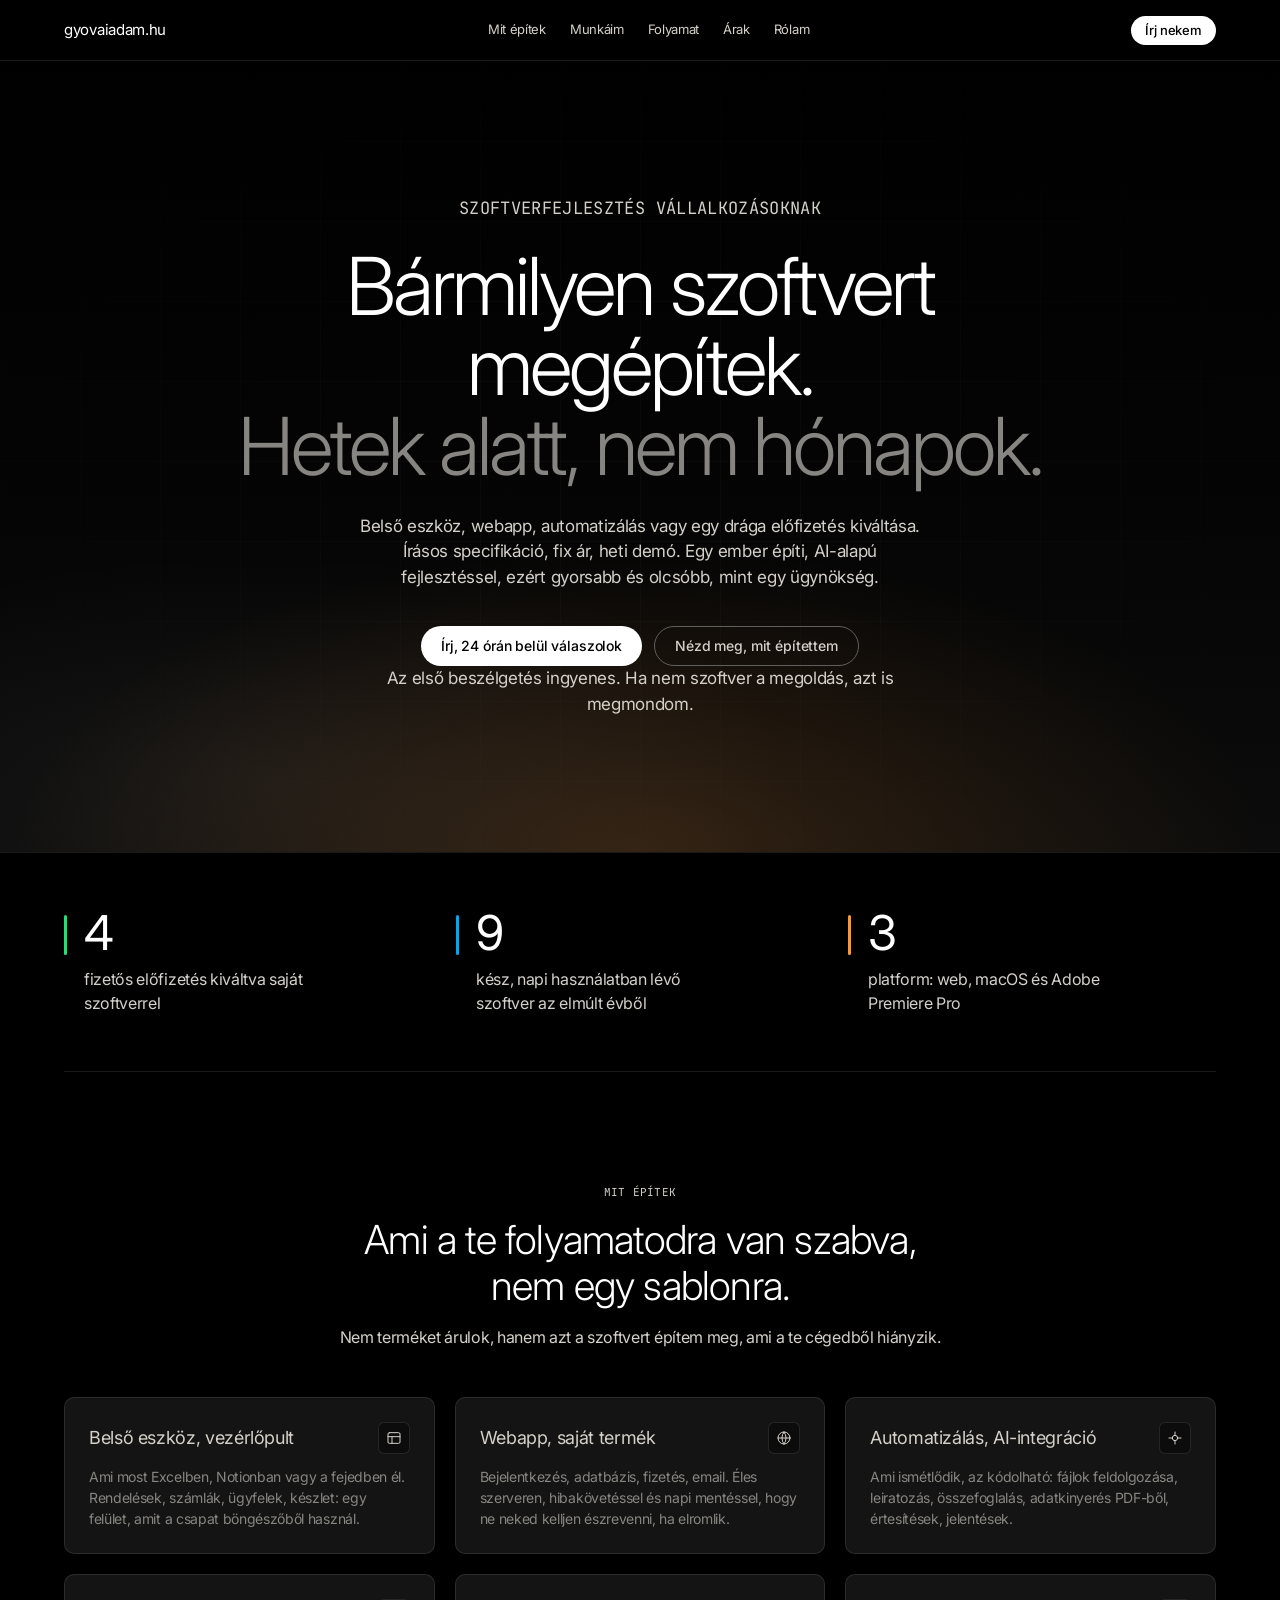
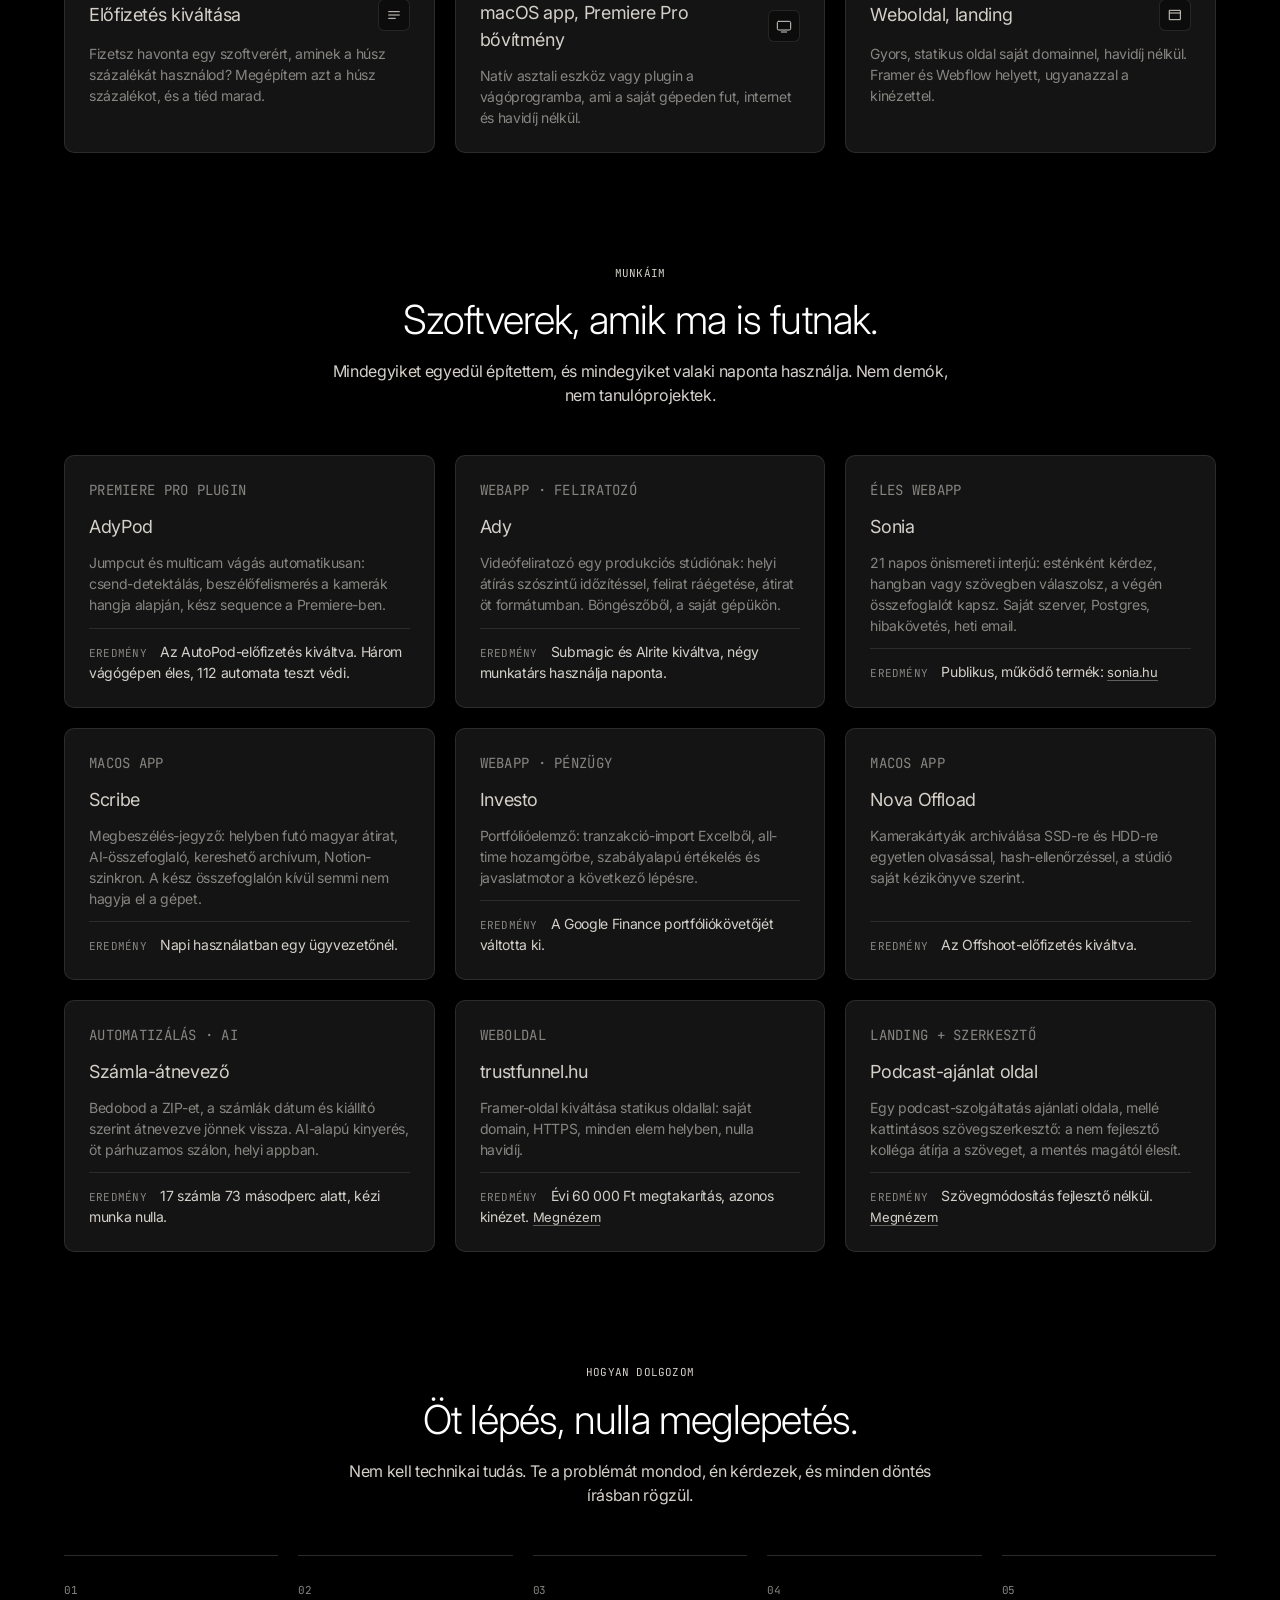
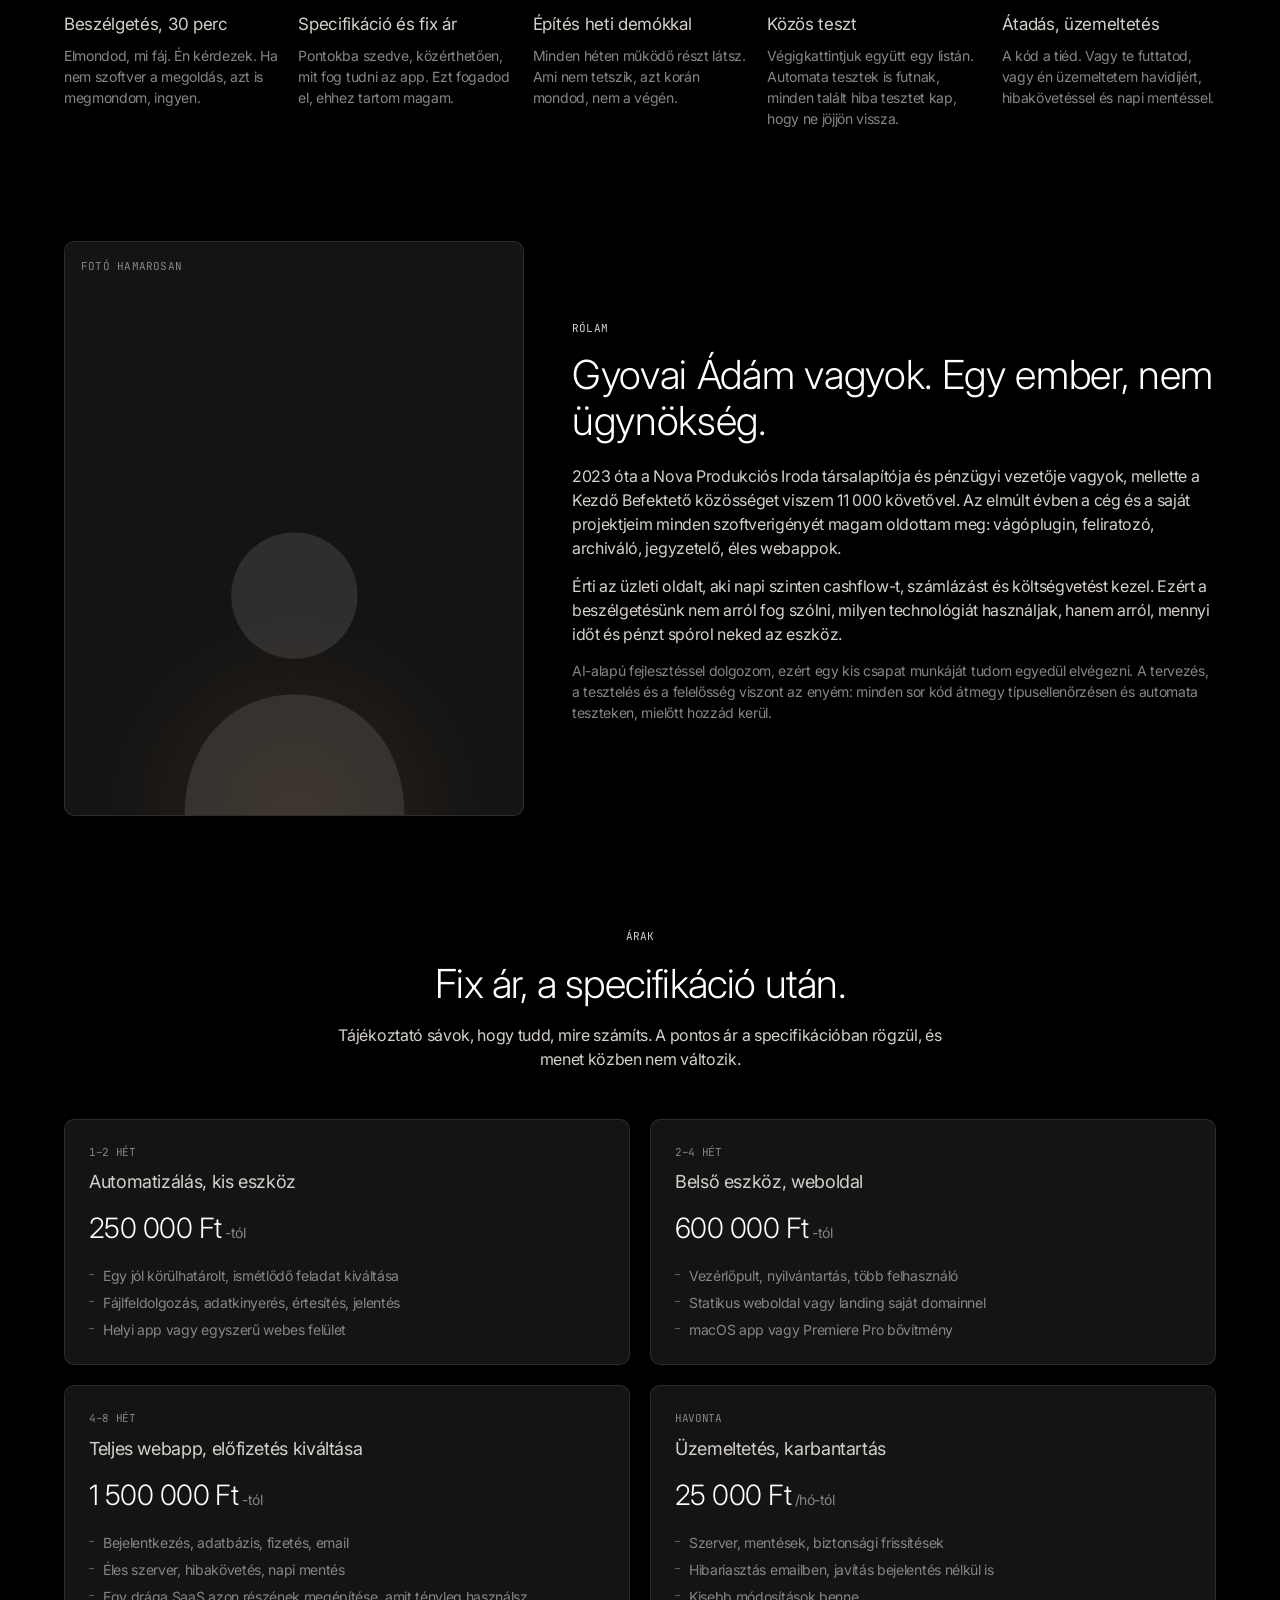
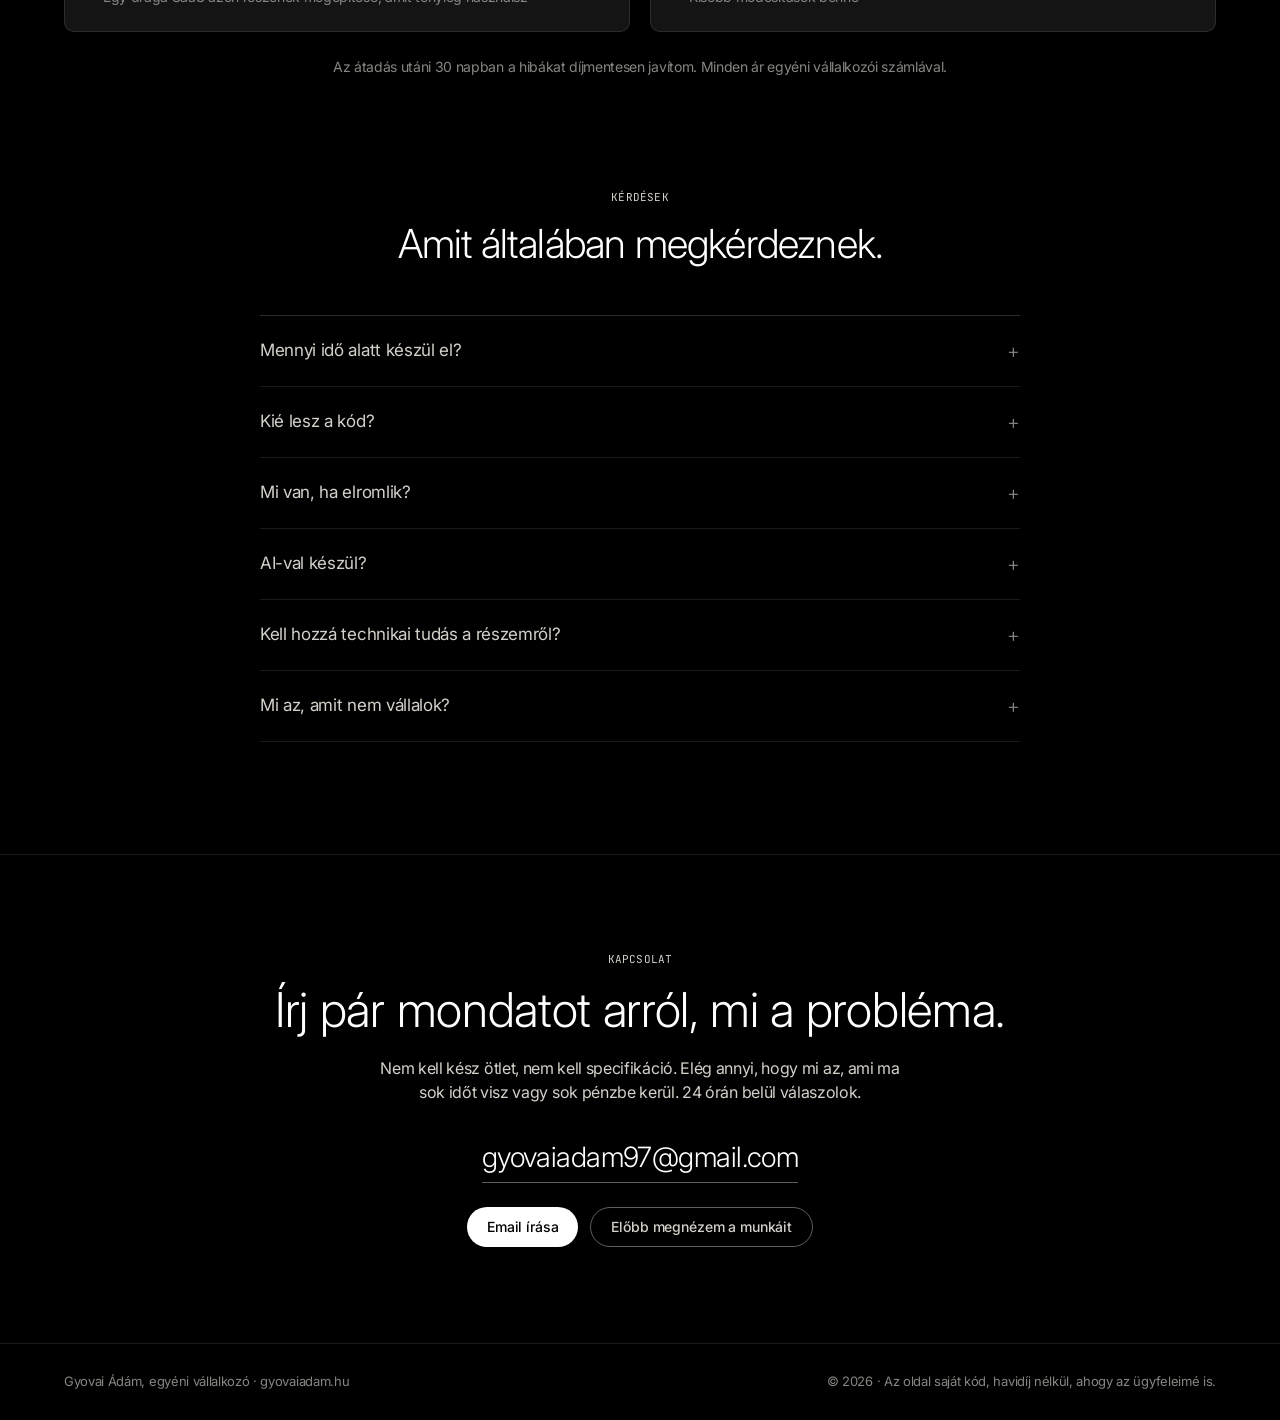
==== docs/index.html @ 5a747c62 "gyovaiadam.hu landing: első verzió (statikus oldal, Henry-design) Co-Authored-By: Claude Fable 5.1 <" ====
<!doctype html>
<html lang="hu">
<head>
  <meta charset="utf-8">
  <meta name="viewport" content="width=device-width, initial-scale=1">
  <title>Gyovai Ádám · Bármilyen szoftvert megépítek</title>
  <meta name="description" content="Belső eszköz, webapp, automatizálás vagy egy drága előfizetés kiváltása. Írásos specifikáció, fix ár, heti demó. Egy ember, aki érti az üzleti oldalt is.">
  <meta property="og:title" content="Gyovai Ádám · Bármilyen szoftvert megépítek">
  <meta property="og:description" content="Belső eszköz, webapp, automatizálás vagy egy drága előfizetés kiváltása. Írásos specifikáció, fix ár, heti demó.">
  <meta property="og:url" content="https://gyovaiadam.hu/">
  <meta property="og:type" content="website">
  <meta name="theme-color" content="#000000">
  <link rel="icon" href="data:image/svg+xml,%3Csvg xmlns='http://www.w3.org/2000/svg' viewBox='0 0 32 32'%3E%3Crect width='32' height='32' rx='6' fill='%23000'/%3E%3Ctext x='16' y='22' text-anchor='middle' font-family='Inter,system-ui,sans-serif' font-size='18' font-weight='300' fill='%23d4d0c9'%3Egá%3C/text%3E%3C/svg%3E">
  <link rel="preconnect" href="https://fonts.googleapis.com">
  <link rel="preconnect" href="https://fonts.gstatic.com" crossorigin>
  <link href="https://fonts.googleapis.com/css2?family=Inter:wght@300;400;500&family=JetBrains+Mono:wght@400&display=swap" rel="stylesheet">
  <link rel="stylesheet" href="style.css">
</head>
<body>

<header class="nav">
  <div class="wrap">
    <a class="logo" href="#">gyovaiadam.hu</a>
    <nav class="nav-links" aria-label="Fő navigáció">
      <a href="#mit-epitek">Mit építek</a>
      <a href="#munkaim">Munkáim</a>
      <a href="#folyamat">Folyamat</a>
      <a href="#arak">Árak</a>
      <a href="#rolam">Rólam</a>
    </nav>
    <div class="nav-right">
      <a class="btn btn-fill btn-sm" href="mailto:gyovaiadam97@gmail.com?subject=Szoftver%20%C3%B6tlet">Írj nekem</a>
    </div>
  </div>
</header>

<main>

<section class="hero">
  <div class="hero-media" aria-hidden="true"></div>
  <div class="hero-inner">
    <p class="tag">Szoftverfejlesztés vállalkozásoknak</p>
    <h1>Bármilyen szoftvert megépítek.<span>Hetek alatt, nem hónapok.</span></h1>
    <p>Belső eszköz, webapp, automatizálás vagy egy drága előfizetés kiváltása. Írásos specifikáció, fix ár, heti demó. Egy ember építi, AI-alapú fejlesztéssel, ezért gyorsabb és olcsóbb, mint egy ügynökség.</p>
    <div class="hero-cta">
      <a class="btn btn-fill" href="mailto:gyovaiadam97@gmail.com?subject=Szoftver%20%C3%B6tlet">Írj, 24 órán belül válaszolok</a>
      <a class="btn btn-ghost" href="#munkaim">Nézd meg, mit építettem</a>
    </div>
    <p class="hero-note">Az első beszélgetés ingyenes. Ha nem szoftver a megoldás, azt is megmondom.</p>
  </div>
</section>

<div class="wrap">
  <div class="stats" aria-label="Számokban">
    <div class="stat"><b>4</b><span>fizetős előfizetés kiváltva saját szoftverrel</span></div>
    <div class="stat"><b>9</b><span>kész, napi használatban lévő szoftver az elmúlt évből</span></div>
    <div class="stat"><b>3</b><span>platform: web, macOS és Adobe Premiere Pro</span></div>
  </div>
</div>

<section class="section" id="mit-epitek">
  <div class="wrap">
    <div class="section-head">
      <p class="tag">Mit építek</p>
      <h2>Ami a te folyamatodra van szabva, nem egy sablonra.</h2>
      <p>Nem terméket árulok, hanem azt a szoftvert építem meg, ami a te cégedből hiányzik.</p>
    </div>
    <div class="grid">
      <article class="card">
        <div class="card-head"><h3>Belső eszköz, vezérlőpult</h3><span class="icon"><svg viewBox="0 0 24 24"><rect x="3" y="4" width="18" height="16" rx="2"/><path d="M3 10h18M9 20v-10"/></svg></span></div>
        <p>Ami most Excelben, Notionban vagy a fejedben él. Rendelések, számlák, ügyfelek, készlet: egy felület, amit a csapat böngészőből használ.</p>
      </article>
      <article class="card">
        <div class="card-head"><h3>Webapp, saját termék</h3><span class="icon"><svg viewBox="0 0 24 24"><circle cx="12" cy="12" r="9"/><path d="M3 12h18M12 3a14 14 0 0 1 0 18M12 3a14 14 0 0 0 0 18"/></svg></span></div>
        <p>Bejelentkezés, adatbázis, fizetés, email. Éles szerveren, hibakövetéssel és napi mentéssel, hogy ne neked kelljen észrevenni, ha elromlik.</p>
      </article>
      <article class="card">
        <div class="card-head"><h3>Automatizálás, AI-integráció</h3><span class="icon"><svg viewBox="0 0 24 24"><path d="M12 3v4M12 17v4M3 12h4M17 12h4"/><circle cx="12" cy="12" r="4"/></svg></span></div>
        <p>Ami ismétlődik, az kódolható: fájlok feldolgozása, leiratozás, összefoglalás, adatkinyerés PDF-ből, értesítések, jelentések.</p>
      </article>
      <article class="card">
        <div class="card-head"><h3>Előfizetés kiváltása</h3><span class="icon"><svg viewBox="0 0 24 24"><path d="M4 7h16M4 12h16M4 17h10"/></svg></span></div>
        <p>Fizetsz havonta egy szoftverért, aminek a húsz százalékát használod? Megépítem azt a húsz százalékot, és a tiéd marad.</p>
      </article>
      <article class="card">
        <div class="card-head"><h3>macOS app, Premiere Pro bővítmény</h3><span class="icon"><svg viewBox="0 0 24 24"><rect x="2" y="5" width="20" height="13" rx="2"/><path d="M8 21h8"/></svg></span></div>
        <p>Natív asztali eszköz vagy plugin a vágóprogramba, ami a saját gépeden fut, internet és havidíj nélkül.</p>
      </article>
      <article class="card">
        <div class="card-head"><h3>Weboldal, landing</h3><span class="icon"><svg viewBox="0 0 24 24"><path d="M4 5h16v14H4zM4 9h16"/></svg></span></div>
        <p>Gyors, statikus oldal saját domainnel, havidíj nélkül. Framer és Webflow helyett, ugyanazzal a kinézettel.</p>
      </article>
    </div>
  </div>
</section>

<section class="section" id="munkaim">
  <div class="wrap">
    <div class="section-head">
      <p class="tag">Munkáim</p>
      <h2>Szoftverek, amik ma is futnak.</h2>
      <p>Mindegyiket egyedül építettem, és mindegyiket valaki naponta használja. Nem demók, nem tanulóprojektek.</p>
    </div>
    <div class="grid">
      <article class="card">
        <p class="tag">Premiere Pro plugin</p>
        <h3>AdyPod</h3>
        <p>Jumpcut és multicam vágás automatikusan: csend-detektálás, beszélőfelismerés a kamerák hangja alapján, kész sequence a Premiere-ben.</p>
        <p class="result">Az AutoPod-előfizetés kiváltva. Három vágógépen éles, 112 automata teszt védi.</p>
      </article>
      <article class="card">
        <p class="tag">Webapp · feliratozó</p>
        <h3>Ady</h3>
        <p>Videófeliratozó egy produkciós stúdiónak: helyi átírás szószintű időzítéssel, felirat ráégetése, átirat öt formátumban. Böngészőből, a saját gépükön.</p>
        <p class="result">Submagic és Alrite kiváltva, négy munkatárs használja naponta.</p>
      </article>
      <article class="card">
        <p class="tag">Éles webapp</p>
        <h3>Sonia</h3>
        <p>21 napos önismereti interjú: esténként kérdez, hangban vagy szövegben válaszolsz, a végén összefoglalót kapsz. Saját szerver, Postgres, hibakövetés, heti email.</p>
        <p class="result">Publikus, működő termék: <a class="link" href="https://sonia.hu" target="_blank" rel="noopener">sonia.hu</a></p>
      </article>
      <article class="card">
        <p class="tag">macOS app</p>
        <h3>Scribe</h3>
        <p>Megbeszélés-jegyző: helyben futó magyar átirat, AI-összefoglaló, kereshető archívum, Notion-szinkron. A kész összefoglalón kívül semmi nem hagyja el a gépet.</p>
        <p class="result">Napi használatban egy ügyvezetőnél.</p>
      </article>
      <article class="card">
        <p class="tag">Webapp · pénzügy</p>
        <h3>Investo</h3>
        <p>Portfólióelemző: tranzakció-import Excelből, all-time hozamgörbe, szabályalapú értékelés és javaslatmotor a következő lépésre.</p>
        <p class="result">A Google Finance portfóliókövetőjét váltotta ki.</p>
      </article>
      <article class="card">
        <p class="tag">macOS app</p>
        <h3>Nova Offload</h3>
        <p>Kamerakártyák archiválása SSD-re és HDD-re egyetlen olvasással, hash-ellenőrzéssel, a stúdió saját kézikönyve szerint.</p>
        <p class="result">Az Offshoot-előfizetés kiváltva.</p>
      </article>
      <article class="card">
        <p class="tag">Automatizálás · AI</p>
        <h3>Számla-átnevező</h3>
        <p>Bedobod a ZIP-et, a számlák dátum és kiállító szerint átnevezve jönnek vissza. AI-alapú kinyerés, öt párhuzamos szálon, helyi appban.</p>
        <p class="result">17 számla 73 másodperc alatt, kézi munka nulla.</p>
      </article>
      <article class="card">
        <p class="tag">Weboldal</p>
        <h3>trustfunnel.hu</h3>
        <p>Framer-oldal kiváltása statikus oldallal: saját domain, HTTPS, minden elem helyben, nulla havidíj.</p>
        <p class="result">Évi 60 000 Ft megtakarítás, azonos kinézet. <a class="link" href="https://www.trustfunnel.hu" target="_blank" rel="noopener">Megnézem</a></p>
      </article>
      <article class="card">
        <p class="tag">Landing + szerkesztő</p>
        <h3>Podcast-ajánlat oldal</h3>
        <p>Egy podcast-szolgáltatás ajánlati oldala, mellé kattintásos szövegszerkesztő: a nem fejlesztő kolléga átírja a szöveget, a mentés magától élesít.</p>
        <p class="result">Szövegmódosítás fejlesztő nélkül. <a class="link" href="https://podcast.novastudio.hu" target="_blank" rel="noopener">Megnézem</a></p>
      </article>
    </div>
  </div>
</section>

<section class="section" id="folyamat">
  <div class="wrap">
    <div class="section-head">
      <p class="tag">Hogyan dolgozom</p>
      <h2>Öt lépés, nulla meglepetés.</h2>
      <p>Nem kell technikai tudás. Te a problémát mondod, én kérdezek, és minden döntés írásban rögzül.</p>
    </div>
    <div class="steps">
      <div class="step"><span class="num">01</span><h3>Beszélgetés, 30 perc</h3><p>Elmondod, mi fáj. Én kérdezek. Ha nem szoftver a megoldás, azt is megmondom, ingyen.</p></div>
      <div class="step"><span class="num">02</span><h3>Specifikáció és fix ár</h3><p>Pontokba szedve, közérthetően, mit fog tudni az app. Ezt fogadod el, ehhez tartom magam.</p></div>
      <div class="step"><span class="num">03</span><h3>Építés heti demókkal</h3><p>Minden héten működő részt látsz. Ami nem tetszik, azt korán mondod, nem a végén.</p></div>
      <div class="step"><span class="num">04</span><h3>Közös teszt</h3><p>Végigkattintjuk együtt egy listán. Automata tesztek is futnak, minden talált hiba tesztet kap, hogy ne jöjjön vissza.</p></div>
      <div class="step"><span class="num">05</span><h3>Átadás, üzemeltetés</h3><p>A kód a tiéd. Vagy te futtatod, vagy én üzemeltetem havidíjért, hibakövetéssel és napi mentéssel.</p></div>
    </div>
  </div>
</section>

<section class="section" id="rolam">
  <div class="wrap">
    <div class="about">
      <div class="portrait" aria-label="Portré helye">
        <span class="tag">Fotó hamarosan</span>
        <svg viewBox="0 0 200 250" aria-hidden="true"><circle cx="100" cy="90" r="46" fill="currentColor" opacity=".35"/><path d="M20 250c0-55 36-88 80-88s80 33 80 88" fill="currentColor" opacity=".35"/></svg>
      </div>
      <div>
        <p class="tag">Rólam</p>
        <h2>Gyovai Ádám vagyok. Egy ember, nem ügynökség.</h2>
        <p>2023 óta a Nova Produkciós Iroda társalapítója és pénzügyi vezetője vagyok, mellette a Kezdő Befektető közösséget viszem 11 000 követővel. Az elmúlt évben a cég és a saját projektjeim minden szoftverigényét magam oldottam meg: vágóplugin, feliratozó, archiváló, jegyzetelő, éles webappok.</p>
        <p>Érti az üzleti oldalt, aki napi szinten cashflow-t, számlázást és költségvetést kezel. Ezért a beszélgetésünk nem arról fog szólni, milyen technológiát használjak, hanem arról, mennyi időt és pénzt spórol neked az eszköz.</p>
        <p class="muted">AI-alapú fejlesztéssel dolgozom, ezért egy kis csapat munkáját tudom egyedül elvégezni. A tervezés, a tesztelés és a felelősség viszont az enyém: minden sor kód átmegy típusellenőrzésen és automata teszteken, mielőtt hozzád kerül.</p>
      </div>
    </div>
  </div>
</section>

<section class="section" id="arak">
  <div class="wrap">
    <div class="section-head">
      <p class="tag">Árak</p>
      <h2>Fix ár, a specifikáció után.</h2>
      <p>Tájékoztató sávok, hogy tudd, mire számíts. A pontos ár a specifikációban rögzül, és menet közben nem változik.</p>
    </div>
    <div class="grid grid-2">
      <article class="card price">
        <p class="time">1–2 hét</p>
        <h3>Automatizálás, kis eszköz</h3>
        <p class="amount">250 000 Ft<small>-tól</small></p>
        <ul>
          <li>Egy jól körülhatárolt, ismétlődő feladat kiváltása</li>
          <li>Fájlfeldolgozás, adatkinyerés, értesítés, jelentés</li>
          <li>Helyi app vagy egyszerű webes felület</li>
        </ul>
      </article>
      <article class="card price">
        <p class="time">2–4 hét</p>
        <h3>Belső eszköz, weboldal</h3>
        <p class="amount">600 000 Ft<small>-tól</small></p>
        <ul>
          <li>Vezérlőpult, nyilvántartás, több felhasználó</li>
          <li>Statikus weboldal vagy landing saját domainnel</li>
          <li>macOS app vagy Premiere Pro bővítmény</li>
        </ul>
      </article>
      <article class="card price">
        <p class="time">4–8 hét</p>
        <h3>Teljes webapp, előfizetés kiváltása</h3>
        <p class="amount">1 500 000 Ft<small>-tól</small></p>
        <ul>
          <li>Bejelentkezés, adatbázis, fizetés, email</li>
          <li>Éles szerver, hibakövetés, napi mentés</li>
          <li>Egy drága SaaS azon részének megépítése, amit tényleg használsz</li>
        </ul>
      </article>
      <article class="card price">
        <p class="time">Havonta</p>
        <h3>Üzemeltetés, karbantartás</h3>
        <p class="amount">25 000 Ft<small>/hó-tól</small></p>
        <ul>
          <li>Szerver, mentések, biztonsági frissítések</li>
          <li>Hibariasztás emailben, javítás bejelentés nélkül is</li>
          <li>Kisebb módosítások benne</li>
        </ul>
      </article>
    </div>
    <p class="price-note">Az átadás utáni 30 napban a hibákat díjmentesen javítom. Minden ár egyéni vállalkozói számlával.</p>
  </div>
</section>

<section class="section" id="gyik">
  <div class="wrap">
    <div class="section-head">
      <p class="tag">Kérdések</p>
      <h2>Amit általában megkérdeznek.</h2>
    </div>
    <div class="faq">
      <details><summary>Mennyi idő alatt készül el?</summary><p>Kis eszköz 1–2 hét, belső rendszer 2–4 hét, teljes webapp 4–8 hét. A specifikációban pontos határidő van, és heti demón látod, hol tart.</p></details>
      <details><summary>Kié lesz a kód?</summary><p>A tiéd. Saját GitHub-repóban kapod, dokumentációval, úgy, hogy bárki más is tovább tudja vinni, ha egyszer úgy döntesz.</p></details>
      <details><summary>Mi van, ha elromlik?</summary><p>Minden éles appban hibakövetés fut, ami emailt küld, ha baj van, gyakran még azelőtt, hogy te észrevennéd. Az átadás utáni 30 napban díjmentesen javítok, utána üzemeltetési havidíjjal vagyok elérhető.</p></details>
      <details><summary>AI-val készül?</summary><p>Igen, AI-alapú fejlesztéssel, ettől gyors és megfizethető. A tervezés, a tesztelés és a döntések viszont az enyémek. Minden kód átmegy típusellenőrzésen és automata teszteken, és én vállalom érte a felelősséget, nem a gép.</p></details>
      <details><summary>Kell hozzá technikai tudás a részemről?</summary><p>Nem. Beszélgetünk, én kérdezek, te válaszolsz. A specifikációt közérthetően írom, és a heti demókon a kész működést látod, nem kódot.</p></details>
      <details><summary>Mi az, amit nem vállalok?</summary><p>Nagy csapatot igénylő, több hónapos rendszereket, natív mobilappot és olyan projektet, ahol nincs egy konkrét ember, aki döntést tud hozni. Ha ilyen a helyzet, megmondom az első beszélgetésen.</p></details>
    </div>
  </div>
</section>

<section class="contact" id="kapcsolat">
  <div class="wrap">
    <p class="tag">Kapcsolat</p>
    <h2>Írj pár mondatot arról, mi a probléma.</h2>
    <p>Nem kell kész ötlet, nem kell specifikáció. Elég annyi, hogy mi az, ami ma sok időt visz vagy sok pénzbe kerül. 24 órán belül válaszolok.</p>
    <a class="email" href="mailto:gyovaiadam97@gmail.com?subject=Szoftver%20%C3%B6tlet">gyovaiadam97@gmail.com</a>
    <div class="contact-cta">
      <a class="btn btn-fill" href="mailto:gyovaiadam97@gmail.com?subject=Szoftver%20%C3%B6tlet">Email írása</a>
      <a class="btn btn-ghost" href="#munkaim">Előbb megnézem a munkáit</a>
    </div>
  </div>
</section>

</main>

<footer>
  <div class="wrap">
    <span>Gyovai Ádám, egyéni vállalkozó · gyovaiadam.hu</span>
    <span>© 2026 · Az oldal saját kód, havidíj nélkül, ahogy az ügyfeleimé is.</span>
  </div>
</footer>

</body>
</html>
---- docs/style.css ----
/* gyovaiadam.hu — DESIGN.md („Henry") tokenek */
:root {
  --obsidian: #000000;
  --carbon: #141414;
  --tar: #0c0c0c;
  --bone: #d4d0c9;
  --ash: #878581;
  --smoke: #615f5c;
  --pearl: #d9d9d9;
  --graphite: #a1a1a1;
  --chalk: #ffffff;
  --hair: rgba(212, 208, 201, 0.12);
  --hair-strong: rgba(212, 208, 201, 0.2);

  --stat-green: #1fe274;
  --stat-blue: #00a8f0;
  --stat-orange: #ff9634;

  --font-sans: 'Inter', ui-sans-serif, system-ui, -apple-system, "Segoe UI", Roboto, sans-serif;
  --font-mono: 'JetBrains Mono', ui-monospace, SFMono-Regular, Menlo, monospace;

  --page: 1200px;
  --gap-section: 112px;
  --radius-card: 10px;
  --radius-icon: 6px;
  --radius-pill: 100px;
}

*, *::before, *::after { box-sizing: border-box; }
html { scroll-behavior: smooth; -webkit-text-size-adjust: 100%; }
body {
  margin: 0;
  background: var(--obsidian);
  color: var(--bone);
  font-family: var(--font-sans);
  font-size: 16px;
  line-height: 1.5;
  letter-spacing: -0.02em;
  font-weight: 400;
  -webkit-font-smoothing: antialiased;
}
a { color: inherit; text-decoration: none; }
p { margin: 0; }
h1, h2, h3 { margin: 0; font-weight: 300; color: var(--chalk); }
ul { margin: 0; padding: 0; list-style: none; }

.wrap { max-width: var(--page); margin: 0 auto; padding: 0 24px; }

/* Eyebrow / mono tag */
.tag {
  font-family: var(--font-mono);
  font-size: 11px;
  letter-spacing: 0.02em;
  text-transform: uppercase;
  color: var(--ash);
  font-weight: 400;
}

/* Pill buttons */
.btn {
  display: inline-flex;
  align-items: center;
  gap: 8px;
  border-radius: var(--radius-pill);
  padding: 12px 20px;
  font-size: 14px;
  font-weight: 500;
  letter-spacing: -0.01em;
  line-height: 1;
  white-space: nowrap;
  transition: background .15s ease, border-color .15s ease, color .15s ease;
}
.btn-fill { background: var(--chalk); color: var(--obsidian); }
.btn-fill:hover { background: var(--bone); }
.btn-ghost { background: transparent; border: 1px solid var(--smoke); color: var(--bone); }
.btn-ghost:hover { border-color: var(--graphite); color: var(--chalk); }
.btn-sm { padding: 8px 14px; font-size: 13px; }

/* Nav */
.nav {
  position: sticky; top: 0; z-index: 20;
  background: rgba(0,0,0,0.72);
  -webkit-backdrop-filter: blur(12px); backdrop-filter: blur(12px);
  border-bottom: 1px solid var(--hair);
}
.nav .wrap { display: flex; align-items: center; justify-content: space-between; height: 60px; }
.logo { font-size: 15px; color: var(--chalk); font-weight: 400; letter-spacing: -0.02em; }
.nav-links { display: flex; gap: 24px; font-size: 13px; color: var(--bone); }
.nav-links a:hover { color: var(--chalk); }
.nav-right { display: flex; align-items: center; gap: 20px; }

/* Hero */
.hero {
  position: relative;
  min-height: min(88vh, 860px);
  display: flex; align-items: center; justify-content: center;
  text-align: center;
  overflow: hidden;
  border-bottom: 1px solid var(--hair);
}
.hero-media {
  position: absolute; inset: 0; z-index: 0;
  /* PLACEHOLDER: ide jön később a fotó vagy videó Ádámról (full-bleed, meleg tónus, overlay nélkül). */
  background:
    radial-gradient(ellipse 70% 55% at 50% 100%, rgba(255, 150, 52, 0.16), transparent 70%),
    radial-gradient(ellipse 60% 40% at 20% 90%, rgba(212, 208, 201, 0.06), transparent 70%),
    linear-gradient(180deg, #000 0%, #050505 60%, #0c0c0c 100%);
}
.hero-media::after {
  content: "";
  position: absolute; inset: 0;
  background-image:
    linear-gradient(var(--hair) 1px, transparent 1px),
    linear-gradient(90deg, var(--hair) 1px, transparent 1px);
  background-size: 80px 80px;
  opacity: .25;
  -webkit-mask-image: radial-gradient(ellipse 60% 60% at 50% 50%, #000 20%, transparent 100%);
  mask-image: radial-gradient(ellipse 60% 60% at 50% 50%, #000 20%, transparent 100%);
}
.hero-inner { position: relative; z-index: 1; padding: 96px 24px; max-width: 900px; }
.hero h1 {
  font-size: 80px;
  line-height: 1;
  letter-spacing: -0.037em;
  font-weight: 300;
  margin: 24px 0 28px;
}
.hero h1 span { display: block; color: var(--ash); }
.hero p { max-width: 560px; margin: 0 auto; color: var(--bone); font-size: 17px; }
.hero-cta { display: flex; gap: 12px; justify-content: center; margin-top: 36px; flex-wrap: wrap; }
.hero-note { margin-top: 28px; font-size: 13px; color: var(--ash); }

/* Sections */
.section { padding: var(--gap-section) 0 0; }
.section:last-of-type { padding-bottom: var(--gap-section); }
.section-head { text-align: center; max-width: 620px; margin: 0 auto 48px; }
.section-head h2 { font-size: 40px; line-height: 1.15; letter-spacing: -0.02em; margin: 16px 0 16px; }
.section-head p { color: var(--bone); }

/* Stats */
.stats {
  display: grid; grid-template-columns: repeat(3, 1fr); gap: 24px;
  padding: 56px 0;
  border-bottom: 1px solid var(--hair);
}
.stat { position: relative; padding-left: 20px; }
.stat::before {
  content: ""; position: absolute; left: 0; top: 6px; width: 3px; height: 40px; border-radius: 2px;
  background: var(--stat-green);
}
.stat:nth-child(2)::before { background: var(--stat-blue); }
.stat:nth-child(3)::before { background: var(--stat-orange); }
.stat b { display: block; font-size: 48px; font-weight: 400; color: var(--chalk); line-height: 1; letter-spacing: -0.03em; }
.stat span { display: block; margin-top: 10px; color: var(--bone); max-width: 260px; }

/* Card grid */
.grid { display: grid; grid-template-columns: repeat(3, 1fr); gap: 20px; }
.grid-2 { grid-template-columns: repeat(2, 1fr); }
.card {
  background: var(--carbon);
  border: 1px solid var(--hair);
  border-radius: var(--radius-card);
  padding: 24px;
  display: flex; flex-direction: column; gap: 12px;
}
.card h3 { font-size: 18px; font-weight: 400; color: var(--bone); letter-spacing: -0.02em; }
.card p { color: var(--ash); font-size: 14px; }
.card .result { color: var(--bone); font-size: 14px; margin-top: auto; padding-top: 12px; border-top: 1px solid var(--hair); }
.card .result::before { content: "Eredmény "; color: var(--ash); font-family: var(--font-mono); font-size: 11px; text-transform: uppercase; letter-spacing: .02em; margin-right: 6px; }
.card-head { display: flex; align-items: center; justify-content: space-between; gap: 12px; }
.icon {
  width: 32px; height: 32px; border-radius: var(--radius-icon);
  background: var(--tar); border: 1px solid var(--hair);
  display: inline-flex; align-items: center; justify-content: center;
  color: var(--bone); flex: none;
}
.icon svg { width: 16px; height: 16px; stroke: currentColor; fill: none; stroke-width: 1.5; stroke-linecap: round; stroke-linejoin: round; }
.card a.link { color: var(--bone); font-size: 13px; border-bottom: 1px solid var(--smoke); }
.card a.link:hover { color: var(--chalk); border-color: var(--graphite); }

/* Process */
.steps { display: grid; grid-template-columns: repeat(5, 1fr); gap: 20px; }
.step { border-top: 1px solid var(--hair-strong); padding-top: 20px; }
.step .num { font-family: var(--font-mono); font-size: 11px; color: var(--ash); }
.step h3 { font-size: 17px; font-weight: 400; color: var(--bone); margin: 12px 0 8px; }
.step p { font-size: 14px; color: var(--ash); }

/* About */
.about { display: grid; grid-template-columns: 5fr 7fr; gap: 48px; align-items: center; }
.portrait {
  aspect-ratio: 4 / 5;
  border-radius: var(--radius-card);
  background: var(--carbon);
  border: 1px solid var(--hair);
  display: flex; align-items: flex-end; justify-content: center;
  position: relative; overflow: hidden;
}
.portrait::before {
  content: "";
  position: absolute; inset: 0;
  background: radial-gradient(ellipse 60% 50% at 50% 100%, rgba(255,150,52,0.10), transparent 70%);
}
.portrait svg { width: 60%; height: auto; color: var(--smoke); position: relative; }
.portrait .tag { position: absolute; top: 16px; left: 16px; }
.about h2 { font-size: 40px; line-height: 1.15; margin: 16px 0 20px; }
.about p { color: var(--bone); margin-bottom: 14px; }
.about p.muted { color: var(--ash); font-size: 14px; }

/* Pricing */
.price { gap: 8px; }
.price .amount { font-size: 28px; font-weight: 300; color: var(--chalk); letter-spacing: -0.02em; margin-top: 4px; }
.price .amount small { font-size: 14px; color: var(--ash); font-weight: 400; margin-left: 4px; }
.price .time { font-family: var(--font-mono); font-size: 11px; color: var(--ash); text-transform: uppercase; }
.price ul { display: flex; flex-direction: column; gap: 6px; margin-top: 8px; }
.price li { font-size: 14px; color: var(--ash); padding-left: 14px; position: relative; }
.price li::before { content: ""; position: absolute; left: 0; top: 9px; width: 5px; height: 1px; background: var(--smoke); }
.price-note { text-align: center; color: var(--ash); font-size: 14px; margin-top: 24px; }

/* FAQ */
.faq { max-width: 760px; margin: 0 auto; border-top: 1px solid var(--hair-strong); }
.faq details { border-bottom: 1px solid var(--hair); }
.faq summary {
  cursor: pointer; list-style: none; padding: 20px 0;
  display: flex; justify-content: space-between; align-items: center; gap: 16px;
  color: var(--bone); font-size: 17px; font-weight: 400;
}
.faq summary::-webkit-details-marker { display: none; }
.faq summary::after { content: "+"; color: var(--ash); font-weight: 300; font-size: 20px; flex: none; }
.faq details[open] summary::after { content: "–"; }
.faq details p { color: var(--ash); padding: 0 0 20px; font-size: 15px; max-width: 640px; }

/* Contact */
.contact { text-align: center; padding: 96px 0; border-top: 1px solid var(--hair); margin-top: var(--gap-section); }
.contact h2 { font-size: 48px; line-height: 1.1; margin: 16px 0 20px; }
.contact p { color: var(--bone); max-width: 520px; margin: 0 auto; }
.contact .email {
  display: inline-block; margin: 32px 0 24px;
  font-size: 28px; font-weight: 300; color: var(--chalk); letter-spacing: -0.02em;
  border-bottom: 1px solid var(--smoke); padding-bottom: 4px;
}
.contact .email:hover { border-color: var(--bone); }
.contact-cta { display: flex; justify-content: center; gap: 12px; flex-wrap: wrap; }

/* Footer */
footer { border-top: 1px solid var(--hair); padding: 28px 0; font-size: 13px; color: var(--ash); }
footer .wrap { display: flex; justify-content: space-between; gap: 16px; flex-wrap: wrap; }

/* Responsive */
@media (max-width: 1000px) {
  .grid { grid-template-columns: repeat(2, 1fr); }
  .steps { grid-template-columns: repeat(2, 1fr); }
  .hero h1 { font-size: 64px; }
}
@media (max-width: 700px) {
  :root { --gap-section: 80px; }
  .nav-links { display: none; }
  .hero { min-height: 0; }
  .hero-inner { padding: 72px 8px; }
  .hero h1 { font-size: 42px; letter-spacing: -0.03em; }
  .hero p { font-size: 16px; }
  .stats { grid-template-columns: 1fr; gap: 28px; }
  .grid, .grid-2, .steps { grid-template-columns: 1fr; }
  .about { grid-template-columns: 1fr; gap: 28px; }
  .section-head h2, .about h2 { font-size: 30px; }
  .contact h2 { font-size: 34px; }
  .contact .email { font-size: 20px; }
  footer .wrap { flex-direction: column; }
}
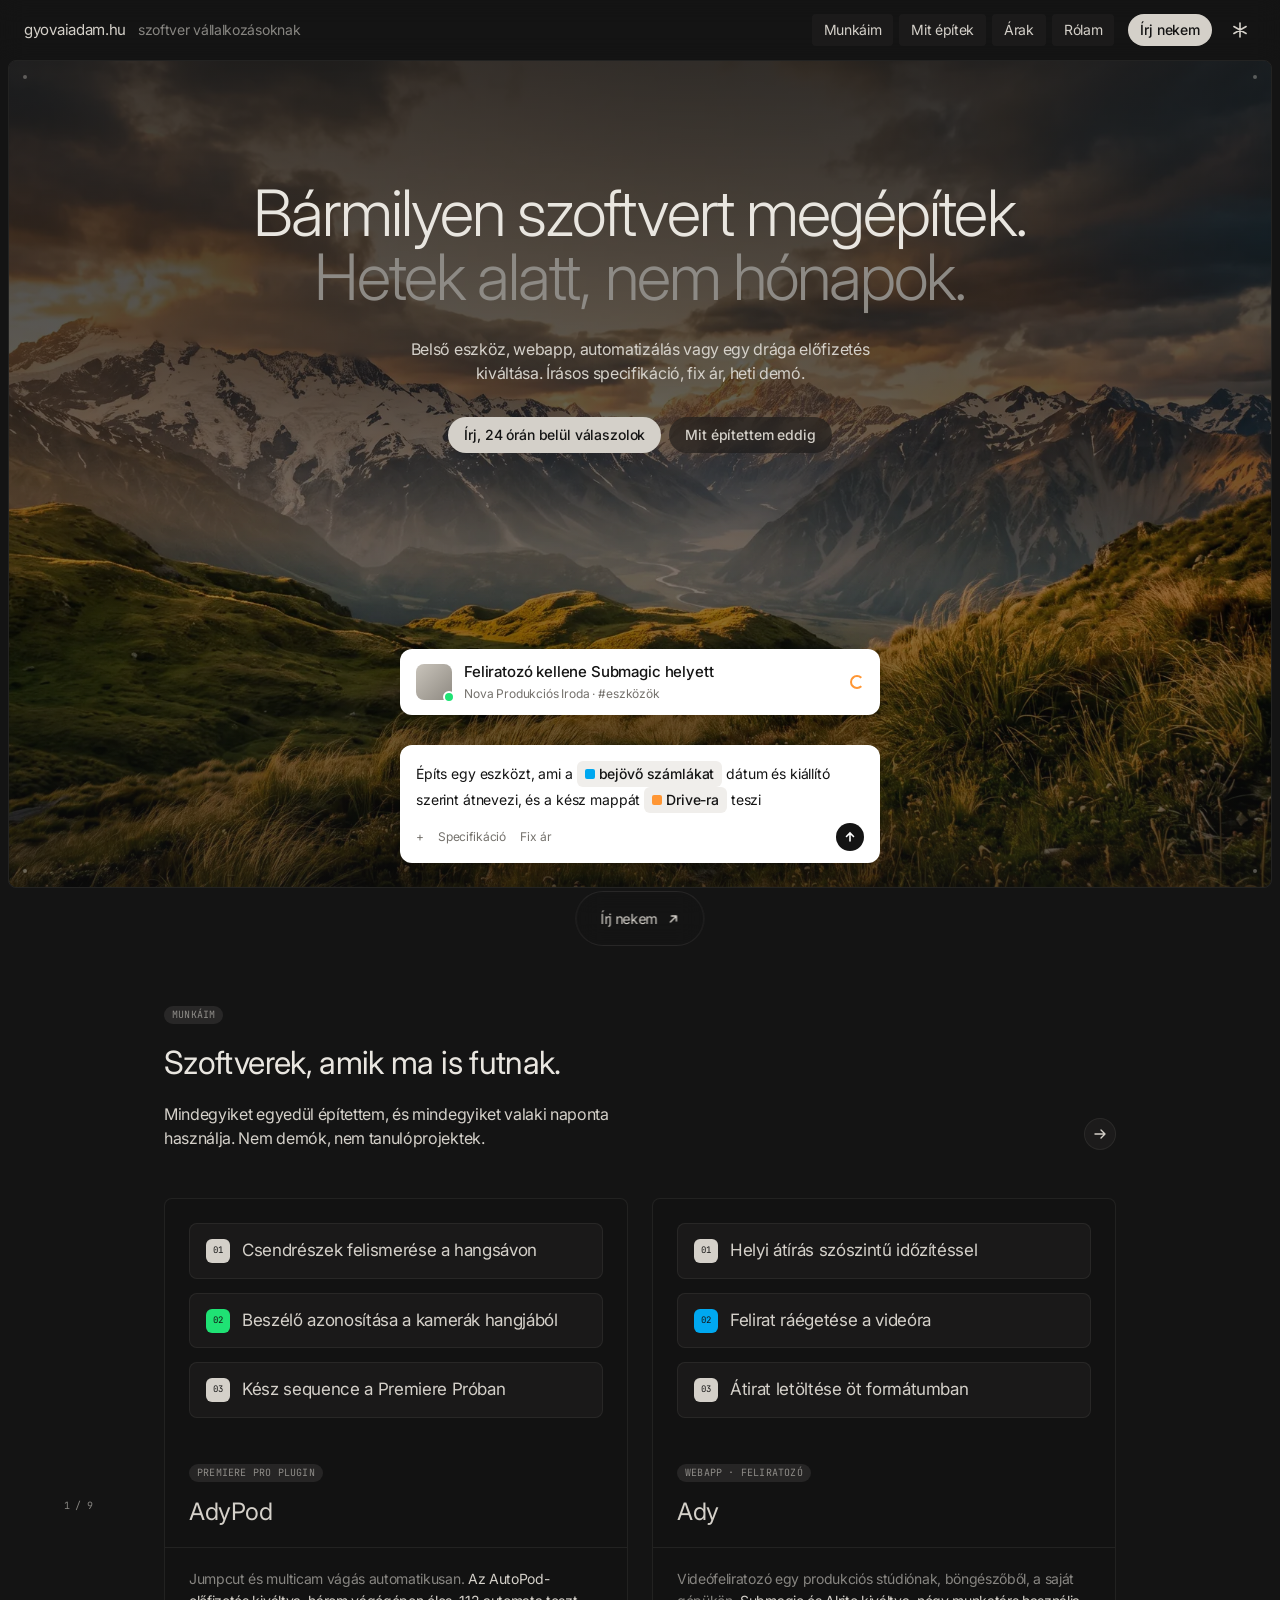
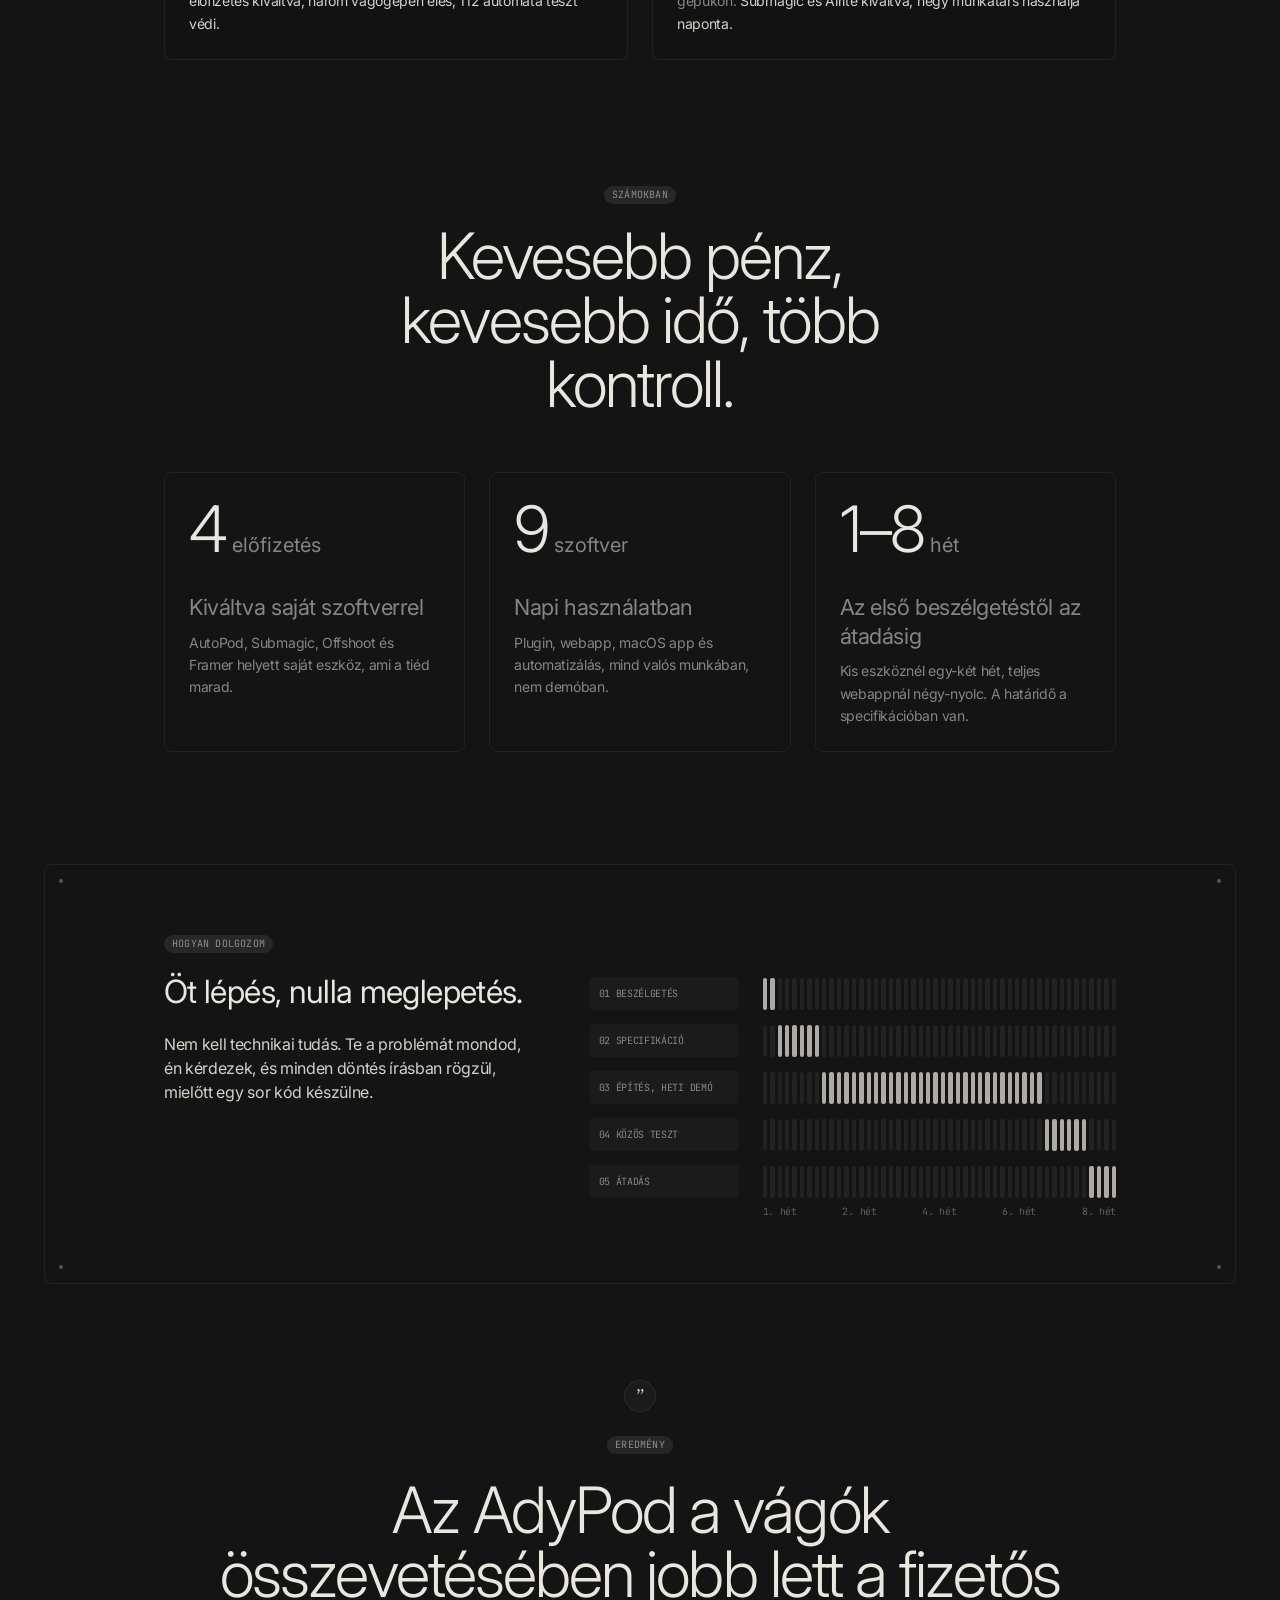
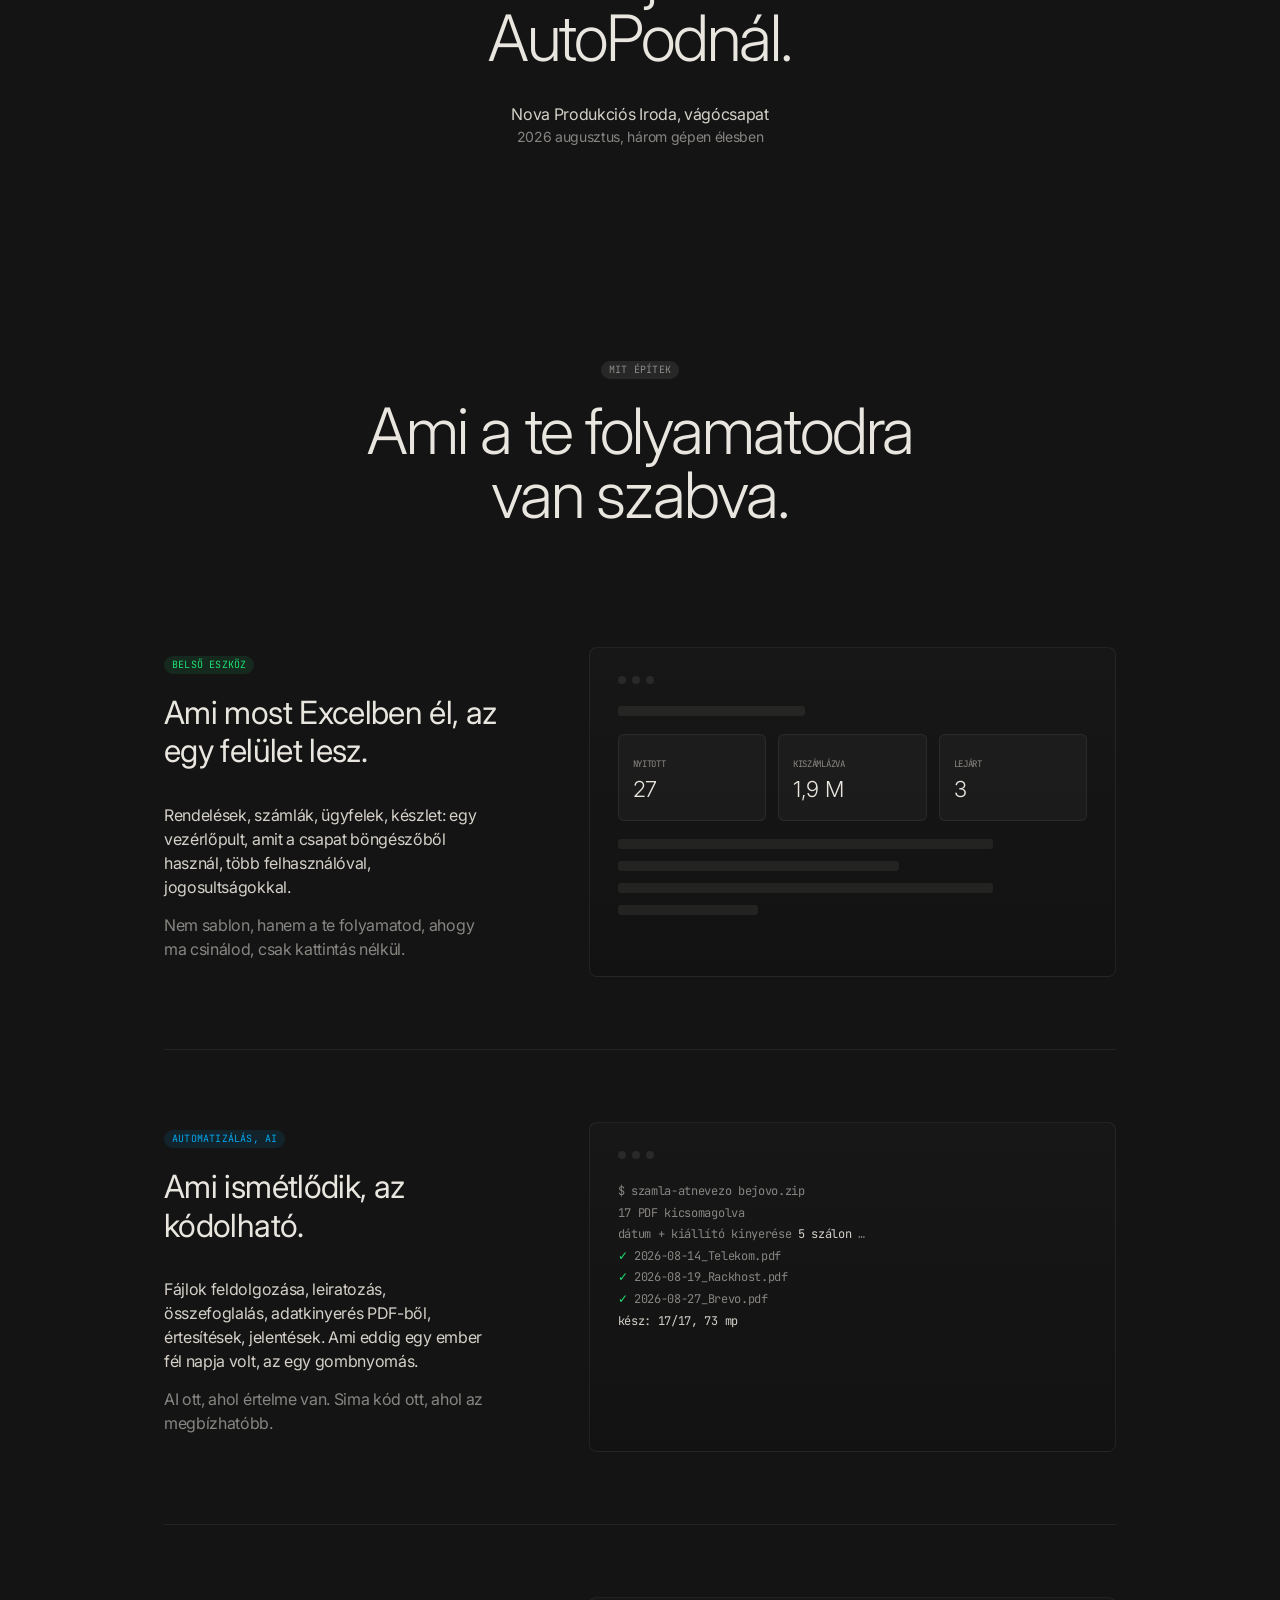
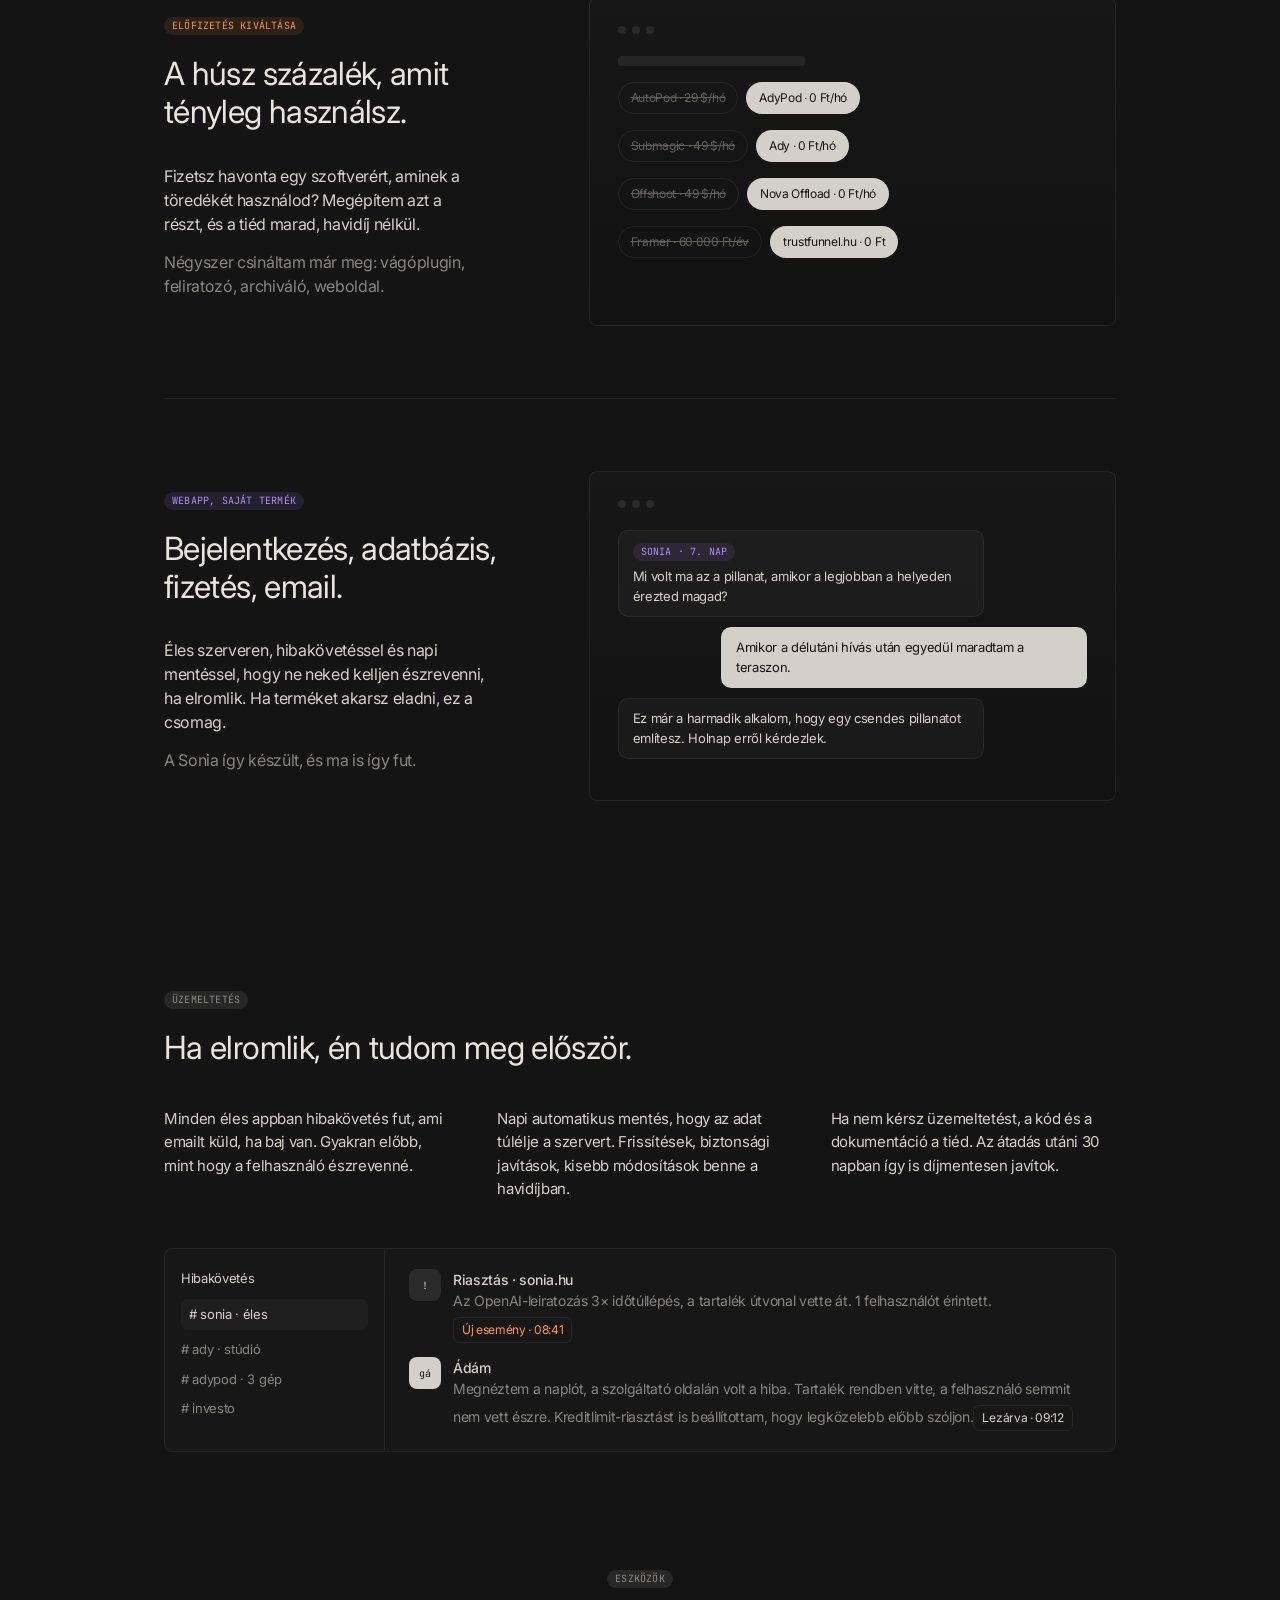
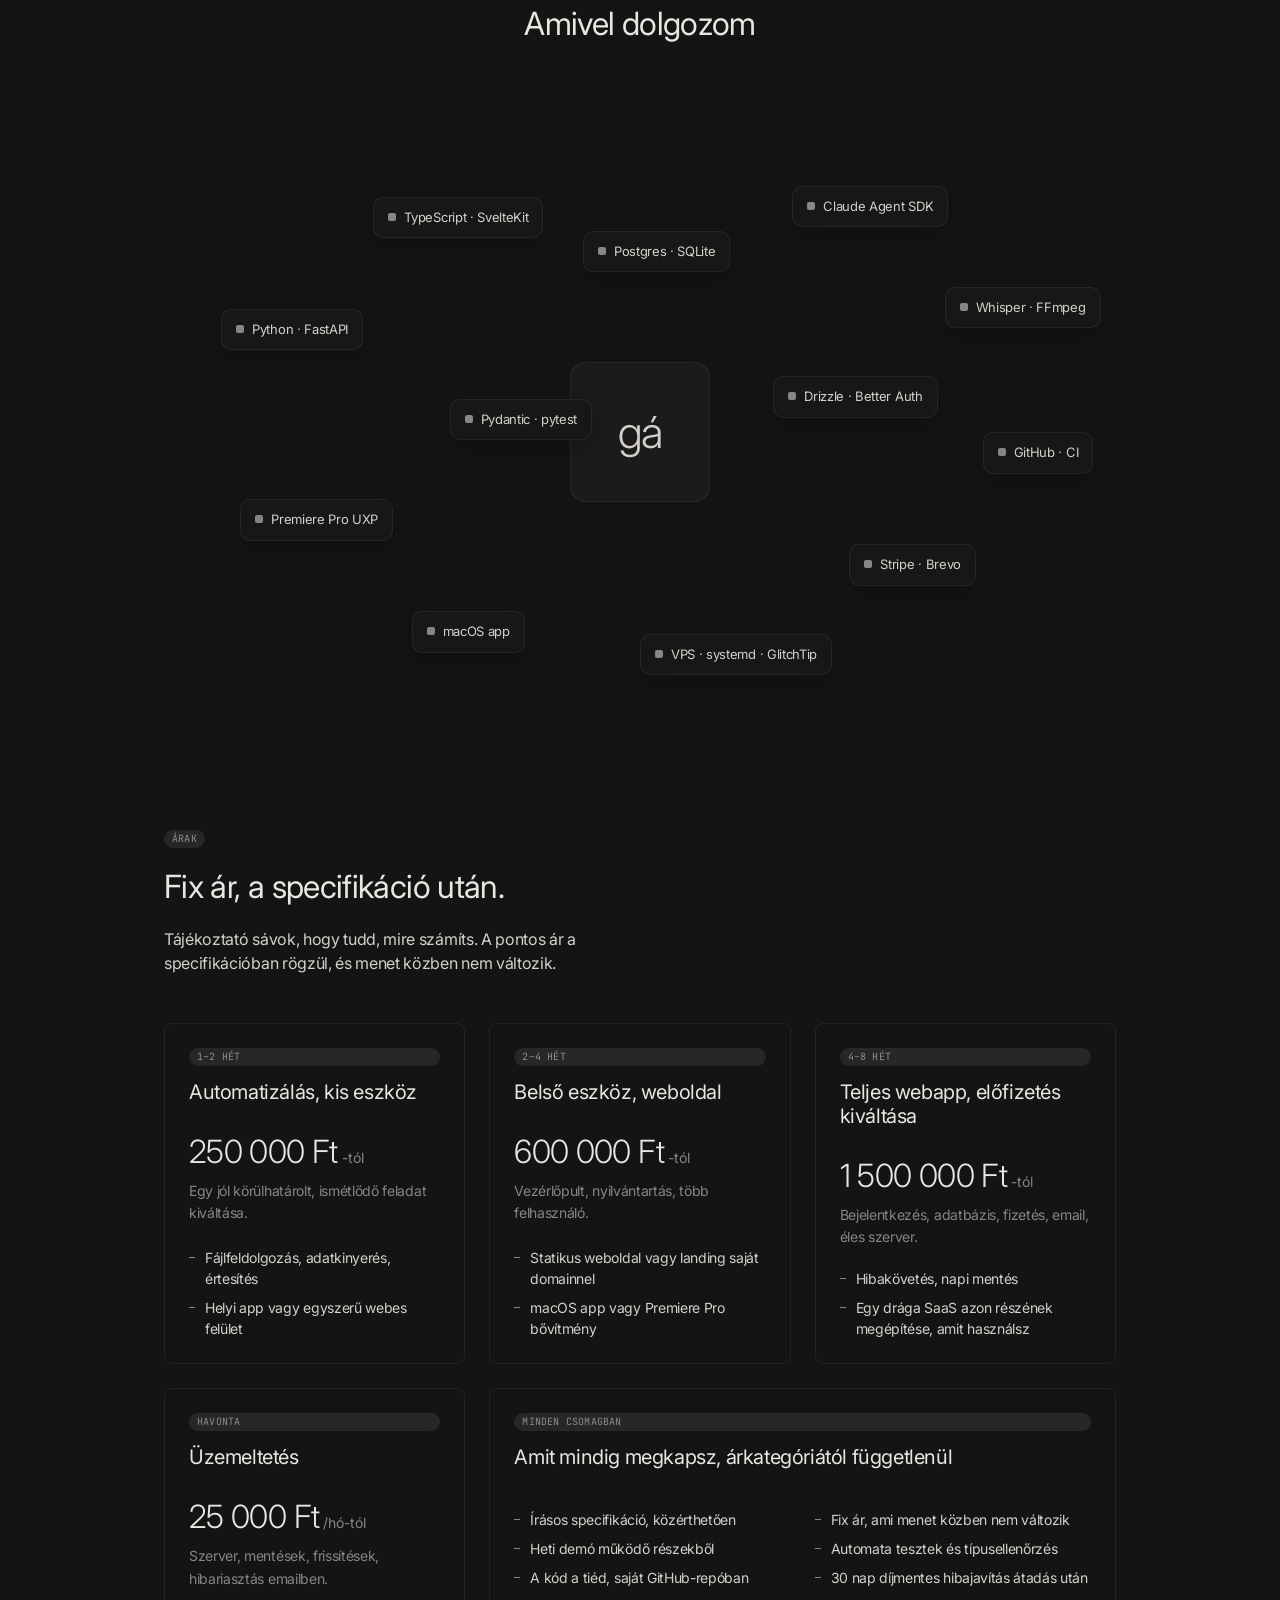
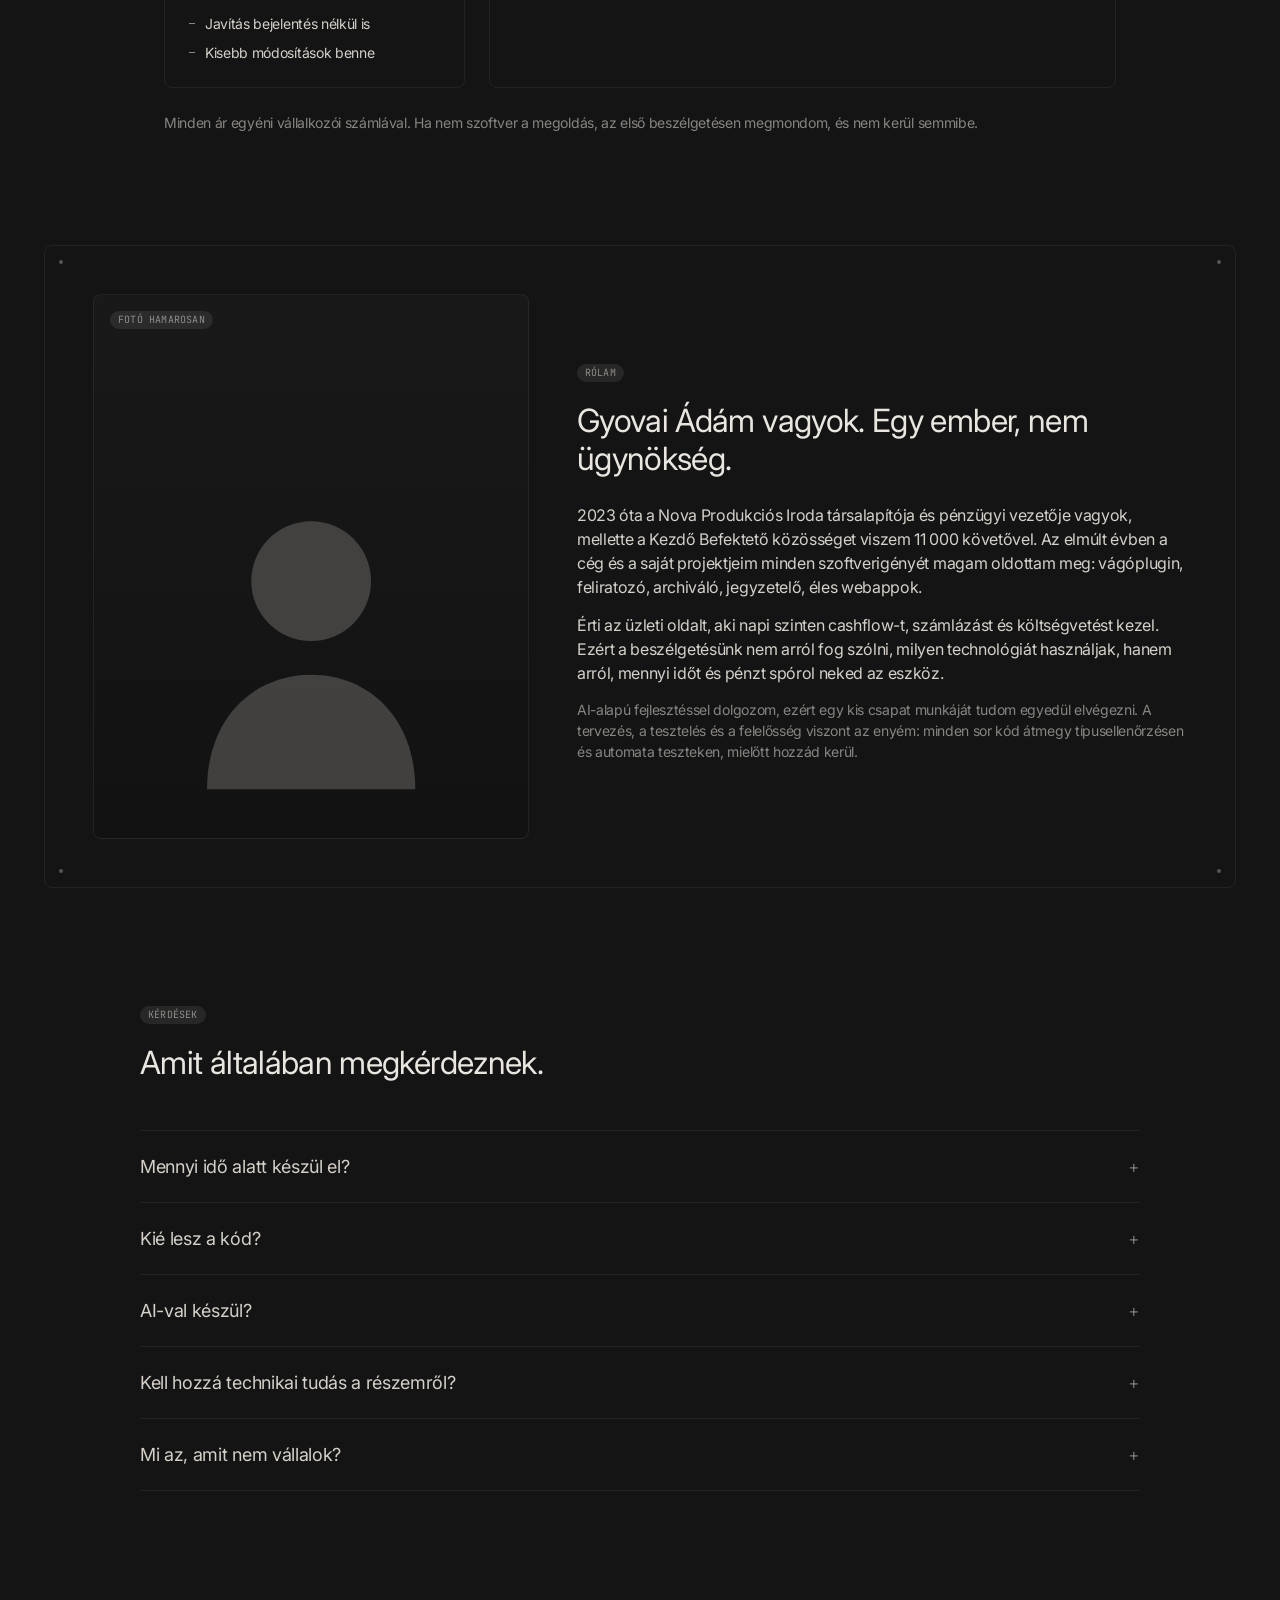
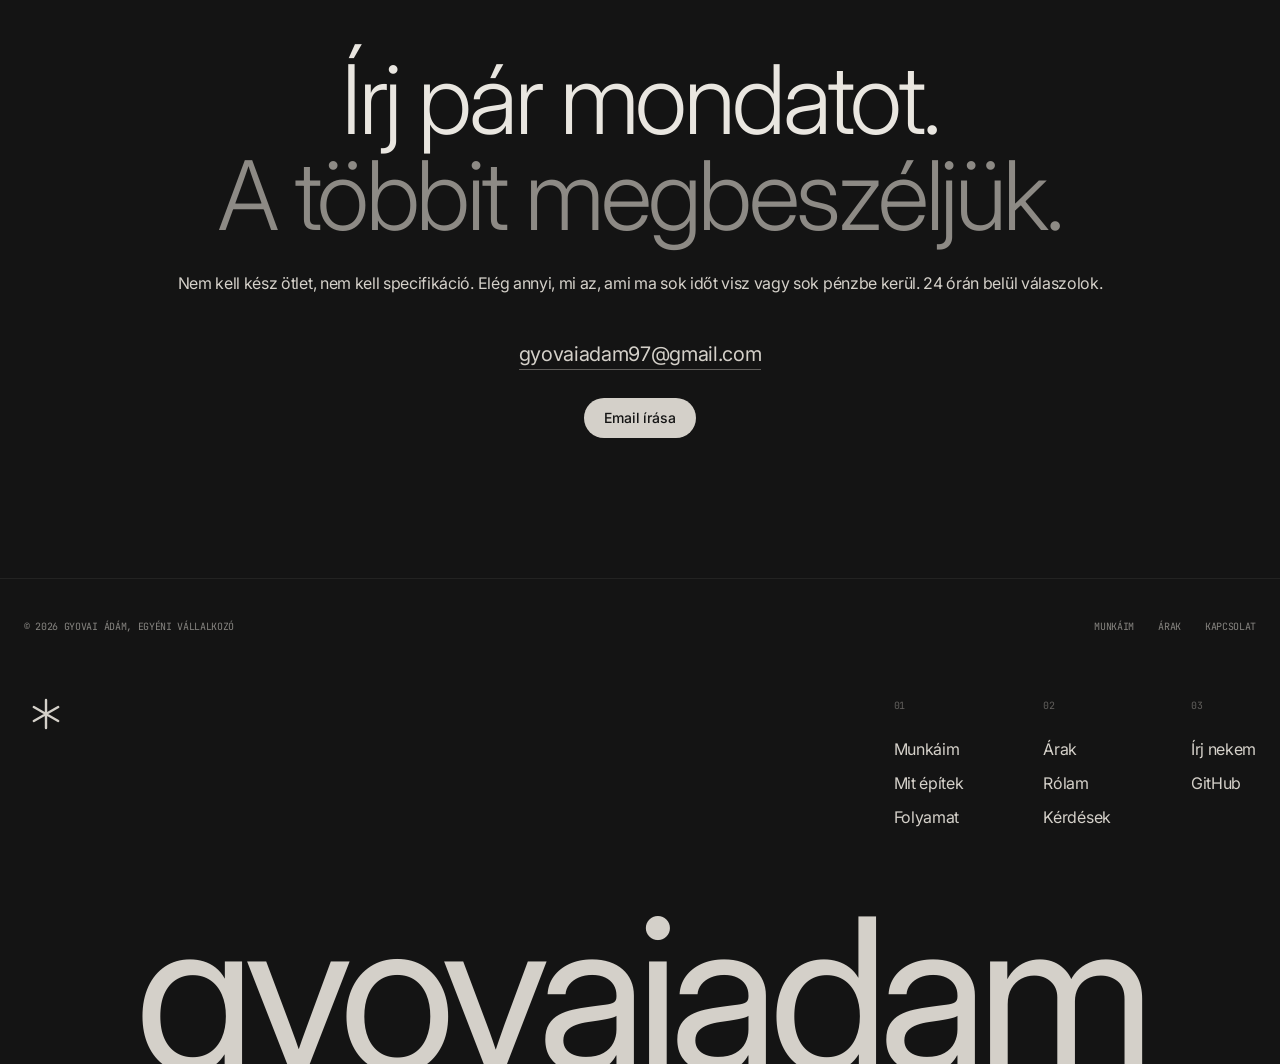
==== commit 8c4e8d31: "Újraépítve az ai.work (Henry) eredeti szerkezete szerint: keretezett hero fotóval, kártyasor, számok" ====
--- a/docs/index.html
+++ b/docs/index.html
@@ -7,10 +7,10 @@
   <meta name="description" content="Belső eszköz, webapp, automatizálás vagy egy drága előfizetés kiváltása. Írásos specifikáció, fix ár, heti demó. Egy ember, aki érti az üzleti oldalt is.">
   <meta property="og:title" content="Gyovai Ádám · Bármilyen szoftvert megépítek">
   <meta property="og:description" content="Belső eszköz, webapp, automatizálás vagy egy drága előfizetés kiváltása. Írásos specifikáció, fix ár, heti demó.">
-  <meta property="og:url" content="https://gyovaiadam.hu/">
+  <meta property="og:image" content="img/og.jpg">
   <meta property="og:type" content="website">
-  <meta name="theme-color" content="#000000">
-  <link rel="icon" href="data:image/svg+xml,%3Csvg xmlns='http://www.w3.org/2000/svg' viewBox='0 0 32 32'%3E%3Crect width='32' height='32' rx='6' fill='%23000'/%3E%3Ctext x='16' y='22' text-anchor='middle' font-family='Inter,system-ui,sans-serif' font-size='18' font-weight='300' fill='%23d4d0c9'%3Egá%3C/text%3E%3C/svg%3E">
+  <meta name="theme-color" content="#141414">
+  <link rel="icon" href="data:image/svg+xml,%3Csvg xmlns='http://www.w3.org/2000/svg' viewBox='0 0 32 32'%3E%3Crect width='32' height='32' rx='6' fill='%23141414'/%3E%3Cpath d='M16 6v20M7.3 11l17.4 10M7.3 21l17.4-10' stroke='%23d4d0c9' stroke-width='2.4' stroke-linecap='round'/%3E%3C/svg%3E">
   <link rel="preconnect" href="https://fonts.googleapis.com">
   <link rel="preconnect" href="https://fonts.gstatic.com" crossorigin>
   <link href="https://fonts.googleapis.com/css2?family=Inter:wght@300;400;500&family=JetBrains+Mono:wght@400&display=swap" rel="stylesheet">
@@ -19,273 +19,420 @@
 <body>
 
 <header class="nav">
-  <div class="wrap">
-    <a class="logo" href="#">gyovaiadam.hu</a>
-    <nav class="nav-links" aria-label="Fő navigáció">
-      <a href="#mit-epitek">Mit építek</a>
-      <a href="#munkaim">Munkáim</a>
-      <a href="#folyamat">Folyamat</a>
-      <a href="#arak">Árak</a>
-      <a href="#rolam">Rólam</a>
+  <div class="nav-in">
+    <a class="wordmark" href="#">gyovaiadam.hu <span>szoftver vállalkozásoknak</span></a>
+    <nav class="nav-r" aria-label="Fő navigáció">
+      <a class="chip" href="#munkaim">Munkáim</a>
+      <a class="chip" href="#mit-epitek">Mit építek</a>
+      <a class="chip" href="#arak">Árak</a>
+      <a class="chip" href="#rolam">Rólam</a>
+      <a class="btn btn-fill" href="mailto:gyovaiadam97@gmail.com?subject=Szoftver%20%C3%B6tlet">Írj nekem</a>
+      <span class="star" aria-hidden="true"><svg viewBox="0 0 16 16" fill="none" stroke="currentColor" stroke-width="1.6" stroke-linecap="round"><path d="M8 1v14M1.9 4.5l12.2 7M1.9 11.5l12.2-7"/></svg></span>
     </nav>
-    <div class="nav-right">
-      <a class="btn btn-fill btn-sm" href="mailto:gyovaiadam97@gmail.com?subject=Szoftver%20%C3%B6tlet">Írj nekem</a>
-    </div>
   </div>
 </header>
 
 <main>
 
-<section class="hero">
-  <div class="hero-media" aria-hidden="true"></div>
-  <div class="hero-inner">
-    <p class="tag">Szoftverfejlesztés vállalkozásoknak</p>
+<section class="hero frame">
+  <span class="dot"></span>
+  <div class="hero-img" aria-hidden="true">
+    <picture>
+      <source media="(max-width: 700px)" srcset="img/hero-m.webp">
+      <img src="img/hero.webp" alt="" fetchpriority="high">
+    </picture>
+  </div>
+  <div class="hero-in">
     <h1>Bármilyen szoftvert megépítek.<span>Hetek alatt, nem hónapok.</span></h1>
-    <p>Belső eszköz, webapp, automatizálás vagy egy drága előfizetés kiváltása. Írásos specifikáció, fix ár, heti demó. Egy ember építi, AI-alapú fejlesztéssel, ezért gyorsabb és olcsóbb, mint egy ügynökség.</p>
+    <p class="lead">Belső eszköz, webapp, automatizálás vagy egy drága előfizetés kiváltása. Írásos specifikáció, fix ár, heti demó.</p>
     <div class="hero-cta">
       <a class="btn btn-fill" href="mailto:gyovaiadam97@gmail.com?subject=Szoftver%20%C3%B6tlet">Írj, 24 órán belül válaszolok</a>
-      <a class="btn btn-ghost" href="#munkaim">Nézd meg, mit építettem</a>
-    </div>
-    <p class="hero-note">Az első beszélgetés ingyenes. Ha nem szoftver a megoldás, azt is megmondom.</p>
-  </div>
-</section>
-
-<div class="wrap">
-  <div class="stats" aria-label="Számokban">
-    <div class="stat"><b>4</b><span>fizetős előfizetés kiváltva saját szoftverrel</span></div>
-    <div class="stat"><b>9</b><span>kész, napi használatban lévő szoftver az elmúlt évből</span></div>
-    <div class="stat"><b>3</b><span>platform: web, macOS és Adobe Premiere Pro</span></div>
-  </div>
-</div>
-
-<section class="section" id="mit-epitek">
+      <a class="btn btn-ghost" href="#munkaim">Mit építettem eddig</a>
+    </div>
+    <div class="float float-1" aria-hidden="true">
+      <span class="av"></span>
+      <div><b>Feliratozó kellene Submagic helyett</b><small>Nova Produkciós Iroda · #eszközök</small></div>
+      <span class="st"></span>
+    </div>
+    <div class="float float-2" aria-hidden="true">
+      Építs egy eszközt, ami a <span class="k"><i></i>bejövő számlákat</span> dátum és kiállító szerint átnevezi, és a kész mappát <span class="k o"><i></i>Drive-ra</span> teszi
+      <div class="bar"><span>+</span><span>Specifikáció</span><span>Fix ár</span><span class="go"><svg viewBox="0 0 12 12" fill="none" stroke="currentColor" stroke-width="1.6" stroke-linecap="round"><path d="M6 10V2M2.5 5.5L6 2l3.5 3.5"/></svg></span></div>
+    </div>
+  </div>
+</section>
+
+<section class="sec" id="munkaim">
   <div class="wrap">
-    <div class="section-head">
-      <p class="tag">Mit építek</p>
-      <h2>Ami a te folyamatodra van szabva, nem egy sablonra.</h2>
-      <p>Nem terméket árulok, hanem azt a szoftvert építem meg, ami a te cégedből hiányzik.</p>
-    </div>
-    <div class="grid">
-      <article class="card">
-        <div class="card-head"><h3>Belső eszköz, vezérlőpult</h3><span class="icon"><svg viewBox="0 0 24 24"><rect x="3" y="4" width="18" height="16" rx="2"/><path d="M3 10h18M9 20v-10"/></svg></span></div>
-        <p>Ami most Excelben, Notionban vagy a fejedben él. Rendelések, számlák, ügyfelek, készlet: egy felület, amit a csapat böngészőből használ.</p>
-      </article>
-      <article class="card">
-        <div class="card-head"><h3>Webapp, saját termék</h3><span class="icon"><svg viewBox="0 0 24 24"><circle cx="12" cy="12" r="9"/><path d="M3 12h18M12 3a14 14 0 0 1 0 18M12 3a14 14 0 0 0 0 18"/></svg></span></div>
-        <p>Bejelentkezés, adatbázis, fizetés, email. Éles szerveren, hibakövetéssel és napi mentéssel, hogy ne neked kelljen észrevenni, ha elromlik.</p>
-      </article>
-      <article class="card">
-        <div class="card-head"><h3>Automatizálás, AI-integráció</h3><span class="icon"><svg viewBox="0 0 24 24"><path d="M12 3v4M12 17v4M3 12h4M17 12h4"/><circle cx="12" cy="12" r="4"/></svg></span></div>
-        <p>Ami ismétlődik, az kódolható: fájlok feldolgozása, leiratozás, összefoglalás, adatkinyerés PDF-ből, értesítések, jelentések.</p>
-      </article>
-      <article class="card">
-        <div class="card-head"><h3>Előfizetés kiváltása</h3><span class="icon"><svg viewBox="0 0 24 24"><path d="M4 7h16M4 12h16M4 17h10"/></svg></span></div>
-        <p>Fizetsz havonta egy szoftverért, aminek a húsz százalékát használod? Megépítem azt a húsz százalékot, és a tiéd marad.</p>
-      </article>
-      <article class="card">
-        <div class="card-head"><h3>macOS app, Premiere Pro bővítmény</h3><span class="icon"><svg viewBox="0 0 24 24"><rect x="2" y="5" width="20" height="13" rx="2"/><path d="M8 21h8"/></svg></span></div>
-        <p>Natív asztali eszköz vagy plugin a vágóprogramba, ami a saját gépeden fut, internet és havidíj nélkül.</p>
-      </article>
-      <article class="card">
-        <div class="card-head"><h3>Weboldal, landing</h3><span class="icon"><svg viewBox="0 0 24 24"><path d="M4 5h16v14H4zM4 9h16"/></svg></span></div>
-        <p>Gyors, statikus oldal saját domainnel, havidíj nélkül. Framer és Webflow helyett, ugyanazzal a kinézettel.</p>
-      </article>
-    </div>
-  </div>
-</section>
-
-<section class="section" id="munkaim">
+    <div class="head-row">
+      <div class="sec-head">
+        <span class="tag">Munkáim</span>
+        <h2>Szoftverek, amik ma is futnak.</h2>
+        <p>Mindegyiket egyedül építettem, és mindegyiket valaki naponta használja. Nem demók, nem tanulóprojektek.</p>
+      </div>
+      <button class="arrow" id="railNext" aria-label="Következő"><svg viewBox="0 0 14 14" fill="none" stroke="currentColor" stroke-width="1.4" stroke-linecap="round" stroke-linejoin="round"><path d="M2 7h10M8 3l4 4-4 4"/></svg></button>
+    </div>
+    <div class="rail-wrap">
+      <span class="rail-counter" id="railCounter">1 / 9</span>
+      <div class="rail" id="rail">
+
+        <article class="work">
+          <div class="rows">
+            <div class="row"><span class="ic">01</span>Csendrészek felismerése a hangsávon</div>
+            <div class="row"><span class="ic g">02</span>Beszélő azonosítása a kamerák hangjából</div>
+            <div class="row"><span class="ic">03</span>Kész sequence a Premiere Próban</div>
+          </div>
+          <div class="meta"><span class="tag">Premiere Pro plugin</span><h3>AdyPod</h3></div>
+          <p class="desc">Jumpcut és multicam vágás automatikusan. <b>Az AutoPod-előfizetés kiváltva, három vágógépen éles, 112 automata teszt védi.</b></p>
+        </article>
+
+        <article class="work">
+          <div class="rows">
+            <div class="row"><span class="ic">01</span>Helyi átírás szószintű időzítéssel</div>
+            <div class="row"><span class="ic b">02</span>Felirat ráégetése a videóra</div>
+            <div class="row"><span class="ic">03</span>Átirat letöltése öt formátumban</div>
+          </div>
+          <div class="meta"><span class="tag">Webapp · feliratozó</span><h3>Ady</h3></div>
+          <p class="desc">Videófeliratozó egy produkciós stúdiónak, böngészőből, a saját gépükön. <b>Submagic és Alrite kiváltva, négy munkatárs használja naponta.</b></p>
+        </article>
+
+        <article class="work">
+          <div class="rows">
+            <div class="row"><span class="ic">01</span>Esti kérdés, válasz hangban vagy szövegben</div>
+            <div class="row"><span class="ic v">02</span>Elemzés és összefoglaló a 21. napon</div>
+            <div class="row"><span class="ic">03</span>Saját szerver, Postgres, hibakövetés</div>
+          </div>
+          <div class="meta"><span class="tag">Éles webapp</span><h3>Sonia</h3></div>
+          <p class="desc">21 napos önismereti interjú, heti email-emlékeztetővel. <b>Publikus, működő termék: <a href="https://sonia.hu" target="_blank" rel="noopener">sonia.hu</a></b></p>
+        </article>
+
+        <article class="work">
+          <div class="rows">
+            <div class="row"><span class="ic">01</span>Helyben futó magyar átirat</div>
+            <div class="row"><span class="ic o">02</span>AI-összefoglaló a megbeszélésről</div>
+            <div class="row"><span class="ic">03</span>Archívum és Notion-szinkron</div>
+          </div>
+          <div class="meta"><span class="tag">macOS app</span><h3>Scribe</h3></div>
+          <p class="desc">Megbeszélés-jegyző. A kész összefoglalón kívül semmi nem hagyja el a gépet. <b>Napi használatban egy ügyvezetőnél.</b></p>
+        </article>
+
+        <article class="work">
+          <div class="rows">
+            <div class="row"><span class="ic">01</span>Tranzakció-import Excelből</div>
+            <div class="row"><span class="ic g">02</span>All-time hozamgörbe minden időtávon</div>
+            <div class="row"><span class="ic">03</span>Szabályalapú értékelés és javaslat</div>
+          </div>
+          <div class="meta"><span class="tag">Webapp · pénzügy</span><h3>Investo</h3></div>
+          <p class="desc">Portfólióelemző saját befektetési szabályokkal. <b>A Google Finance portfóliókövetőjét váltotta ki.</b></p>
+        </article>
+
+        <article class="work">
+          <div class="rows">
+            <div class="row"><span class="ic">01</span>Kamerakártya SSD-re és HDD-re egy olvasással</div>
+            <div class="row"><span class="ic b">02</span>Hash-ellenőrzés minden fájlon</div>
+            <div class="row"><span class="ic">03</span>A stúdió kézikönyve szerinti mappák</div>
+          </div>
+          <div class="meta"><span class="tag">macOS app</span><h3>Nova Offload</h3></div>
+          <p class="desc">Archiváló app produkciós stúdiónak, natív ablakos felülettel. <b>Az Offshoot-előfizetés kiváltva.</b></p>
+        </article>
+
+        <article class="work">
+          <div class="rows">
+            <div class="row"><span class="ic">01</span>ZIP bedobása, PDF-ek kicsomagolása</div>
+            <div class="row"><span class="ic o">02</span>Dátum és kiállító kinyerése AI-val</div>
+            <div class="row"><span class="ic">03</span>Átnevezett fájlok kész mappában</div>
+          </div>
+          <div class="meta"><span class="tag">Automatizálás · AI</span><h3>Számla-átnevező</h3></div>
+          <p class="desc">Öt párhuzamos szálon, helyi appban. <b>17 számla 73 másodperc alatt, kézi munka nulla.</b></p>
+        </article>
+
+        <article class="work">
+          <div class="rows">
+            <div class="row"><span class="ic">01</span>Framer-oldal letükrözése statikus HTML-be</div>
+            <div class="row"><span class="ic g">02</span>Saját domain, HTTPS, minden elem helyben</div>
+            <div class="row"><span class="ic">03</span>Havidíj: nulla</div>
+          </div>
+          <div class="meta"><span class="tag">Weboldal</span><h3>trustfunnel.hu</h3></div>
+          <p class="desc">Céges weboldal kiváltása azonos kinézettel. <b>Évi 60 000 Ft megtakarítás. <a href="https://www.trustfunnel.hu" target="_blank" rel="noopener">Megnézem</a></b></p>
+        </article>
+
+        <article class="work">
+          <div class="rows">
+            <div class="row"><span class="ic">01</span>Ajánlati landing saját domainen</div>
+            <div class="row"><span class="ic v">02</span>Kattintásos szövegszerkesztő kollégáknak</div>
+            <div class="row"><span class="ic">03</span>Mentés = azonnali élesítés</div>
+          </div>
+          <div class="meta"><span class="tag">Landing + szerkesztő</span><h3>Podcast-ajánlat oldal</h3></div>
+          <p class="desc">A nem fejlesztő kolléga is átírja a szöveget. <b>Szövegmódosítás fejlesztő nélkül. <a href="https://podcast.novastudio.hu" target="_blank" rel="noopener">Megnézem</a></b></p>
+        </article>
+
+      </div>
+    </div>
+  </div>
+</section>
+
+<section class="sec">
   <div class="wrap">
-    <div class="section-head">
-      <p class="tag">Munkáim</p>
-      <h2>Szoftverek, amik ma is futnak.</h2>
-      <p>Mindegyiket egyedül építettem, és mindegyiket valaki naponta használja. Nem demók, nem tanulóprojektek.</p>
-    </div>
-    <div class="grid">
-      <article class="card">
-        <p class="tag">Premiere Pro plugin</p>
-        <h3>AdyPod</h3>
-        <p>Jumpcut és multicam vágás automatikusan: csend-detektálás, beszélőfelismerés a kamerák hangja alapján, kész sequence a Premiere-ben.</p>
-        <p class="result">Az AutoPod-előfizetés kiváltva. Három vágógépen éles, 112 automata teszt védi.</p>
-      </article>
-      <article class="card">
-        <p class="tag">Webapp · feliratozó</p>
-        <h3>Ady</h3>
-        <p>Videófeliratozó egy produkciós stúdiónak: helyi átírás szószintű időzítéssel, felirat ráégetése, átirat öt formátumban. Böngészőből, a saját gépükön.</p>
-        <p class="result">Submagic és Alrite kiváltva, négy munkatárs használja naponta.</p>
-      </article>
-      <article class="card">
-        <p class="tag">Éles webapp</p>
-        <h3>Sonia</h3>
-        <p>21 napos önismereti interjú: esténként kérdez, hangban vagy szövegben válaszolsz, a végén összefoglalót kapsz. Saját szerver, Postgres, hibakövetés, heti email.</p>
-        <p class="result">Publikus, működő termék: <a class="link" href="https://sonia.hu" target="_blank" rel="noopener">sonia.hu</a></p>
-      </article>
-      <article class="card">
-        <p class="tag">macOS app</p>
-        <h3>Scribe</h3>
-        <p>Megbeszélés-jegyző: helyben futó magyar átirat, AI-összefoglaló, kereshető archívum, Notion-szinkron. A kész összefoglalón kívül semmi nem hagyja el a gépet.</p>
-        <p class="result">Napi használatban egy ügyvezetőnél.</p>
-      </article>
-      <article class="card">
-        <p class="tag">Webapp · pénzügy</p>
-        <h3>Investo</h3>
-        <p>Portfólióelemző: tranzakció-import Excelből, all-time hozamgörbe, szabályalapú értékelés és javaslatmotor a következő lépésre.</p>
-        <p class="result">A Google Finance portfóliókövetőjét váltotta ki.</p>
-      </article>
-      <article class="card">
-        <p class="tag">macOS app</p>
-        <h3>Nova Offload</h3>
-        <p>Kamerakártyák archiválása SSD-re és HDD-re egyetlen olvasással, hash-ellenőrzéssel, a stúdió saját kézikönyve szerint.</p>
-        <p class="result">Az Offshoot-előfizetés kiváltva.</p>
-      </article>
-      <article class="card">
-        <p class="tag">Automatizálás · AI</p>
-        <h3>Számla-átnevező</h3>
-        <p>Bedobod a ZIP-et, a számlák dátum és kiállító szerint átnevezve jönnek vissza. AI-alapú kinyerés, öt párhuzamos szálon, helyi appban.</p>
-        <p class="result">17 számla 73 másodperc alatt, kézi munka nulla.</p>
-      </article>
-      <article class="card">
-        <p class="tag">Weboldal</p>
-        <h3>trustfunnel.hu</h3>
-        <p>Framer-oldal kiváltása statikus oldallal: saját domain, HTTPS, minden elem helyben, nulla havidíj.</p>
-        <p class="result">Évi 60 000 Ft megtakarítás, azonos kinézet. <a class="link" href="https://www.trustfunnel.hu" target="_blank" rel="noopener">Megnézem</a></p>
-      </article>
-      <article class="card">
-        <p class="tag">Landing + szerkesztő</p>
-        <h3>Podcast-ajánlat oldal</h3>
-        <p>Egy podcast-szolgáltatás ajánlati oldala, mellé kattintásos szövegszerkesztő: a nem fejlesztő kolléga átírja a szöveget, a mentés magától élesít.</p>
-        <p class="result">Szövegmódosítás fejlesztő nélkül. <a class="link" href="https://podcast.novastudio.hu" target="_blank" rel="noopener">Megnézem</a></p>
-      </article>
-    </div>
-  </div>
-</section>
-
-<section class="section" id="folyamat">
+    <div class="sec-head center">
+      <span class="tag">Számokban</span>
+      <h2>Kevesebb pénz, kevesebb idő, több kontroll.</h2>
+    </div>
+    <div class="stats">
+      <div class="stat"><div class="num">4<small>előfizetés</small></div><h3>Kiváltva saját szoftverrel</h3><p>AutoPod, Submagic, Offshoot és Framer helyett saját eszköz, ami a tiéd marad.</p></div>
+      <div class="stat"><div class="num">9<small>szoftver</small></div><h3>Napi használatban</h3><p>Plugin, webapp, macOS app és automatizálás, mind valós munkában, nem demóban.</p></div>
+      <div class="stat"><div class="num">1–8<small>hét</small></div><h3>Az első beszélgetéstől az átadásig</h3><p>Kis eszköznél egy-két hét, teljes webappnál négy-nyolc. A határidő a specifikációban van.</p></div>
+    </div>
+  </div>
+</section>
+
+<section class="wrap-wide" id="folyamat">
+  <div class="big frame">
+    <span class="dot"></span>
+    <div class="wrap">
+      <div class="in">
+        <div class="sec-head">
+          <span class="tag">Hogyan dolgozom</span>
+          <h2>Öt lépés, nulla meglepetés.</h2>
+          <p>Nem kell technikai tudás. Te a problémát mondod, én kérdezek, és minden döntés írásban rögzül, mielőtt egy sor kód készülne.</p>
+        </div>
+        <div>
+          <div class="tl" id="tl">
+            <div class="tl-row"><span class="lab">01 Beszélgetés</span><div class="ticks" data-from="0" data-to="2"></div></div>
+            <div class="tl-row"><span class="lab">02 Specifikáció</span><div class="ticks" data-from="2" data-to="8"></div></div>
+            <div class="tl-row"><span class="lab">03 Építés, heti demó</span><div class="ticks" data-from="8" data-to="38"></div></div>
+            <div class="tl-row"><span class="lab">04 Közös teszt</span><div class="ticks" data-from="38" data-to="44"></div></div>
+            <div class="tl-row"><span class="lab">05 Átadás</span><div class="ticks" data-from="44" data-to="48"></div></div>
+          </div>
+          <div class="tl-axis"><span>1. hét</span><span>2. hét</span><span>4. hét</span><span>6. hét</span><span>8. hét</span></div>
+        </div>
+      </div>
+    </div>
+  </div>
+</section>
+
+<section class="quote wrap">
+  <span class="q">”</span>
+  <span class="tag">Eredmény</span>
+  <h2>Az AdyPod a vágók összevetésében jobb lett a fizetős AutoPodnál.</h2>
+  <div class="who">Nova Produkciós Iroda, vágócsapat<small>2026 augusztus, három gépen élesben</small></div>
+</section>
+
+<section class="sec" id="mit-epitek">
   <div class="wrap">
-    <div class="section-head">
-      <p class="tag">Hogyan dolgozom</p>
-      <h2>Öt lépés, nulla meglepetés.</h2>
-      <p>Nem kell technikai tudás. Te a problémát mondod, én kérdezek, és minden döntés írásban rögzül.</p>
-    </div>
-    <div class="steps">
-      <div class="step"><span class="num">01</span><h3>Beszélgetés, 30 perc</h3><p>Elmondod, mi fáj. Én kérdezek. Ha nem szoftver a megoldás, azt is megmondom, ingyen.</p></div>
-      <div class="step"><span class="num">02</span><h3>Specifikáció és fix ár</h3><p>Pontokba szedve, közérthetően, mit fog tudni az app. Ezt fogadod el, ehhez tartom magam.</p></div>
-      <div class="step"><span class="num">03</span><h3>Építés heti demókkal</h3><p>Minden héten működő részt látsz. Ami nem tetszik, azt korán mondod, nem a végén.</p></div>
-      <div class="step"><span class="num">04</span><h3>Közös teszt</h3><p>Végigkattintjuk együtt egy listán. Automata tesztek is futnak, minden talált hiba tesztet kap, hogy ne jöjjön vissza.</p></div>
-      <div class="step"><span class="num">05</span><h3>Átadás, üzemeltetés</h3><p>A kód a tiéd. Vagy te futtatod, vagy én üzemeltetem havidíjért, hibakövetéssel és napi mentéssel.</p></div>
-    </div>
-  </div>
-</section>
-
-<section class="section" id="rolam">
+    <div class="sec-head center">
+      <span class="tag">Mit építek</span>
+      <h2>Ami a te folyamatodra van szabva.</h2>
+    </div>
+  </div>
+  <div class="wrap" style="margin-top:48px">
+
+    <div class="feature">
+      <div>
+        <span class="tag green">Belső eszköz</span>
+        <h3>Ami most Excelben él, az egy felület lesz.</h3>
+        <p>Rendelések, számlák, ügyfelek, készlet: egy vezérlőpult, amit a csapat böngészőből használ, több felhasználóval, jogosultságokkal.</p>
+        <p class="dim">Nem sablon, hanem a te folyamatod, ahogy ma csinálod, csak kattintás nélkül.</p>
+      </div>
+      <div class="mock" aria-hidden="true">
+        <div class="bar-top"><i></i><i></i><i></i></div>
+        <div class="ln w40"></div>
+        <div class="grid3"><div class="cell"><span>Nyitott</span><b>27</b></div><div class="cell"><span>Kiszámlázva</span><b>1,9 M</b></div><div class="cell"><span>Lejárt</span><b>3</b></div></div>
+        <div class="ln w80"></div><div class="ln w60"></div><div class="ln w80"></div><div class="ln w30"></div>
+      </div>
+    </div>
+
+    <div class="feature">
+      <div>
+        <span class="tag blue">Automatizálás, AI</span>
+        <h3>Ami ismétlődik, az kódolható.</h3>
+        <p>Fájlok feldolgozása, leiratozás, összefoglalás, adatkinyerés PDF-ből, értesítések, jelentések. Ami eddig egy ember fél napja volt, az egy gombnyomás.</p>
+        <p class="dim">AI ott, ahol értelme van. Sima kód ott, ahol az megbízhatóbb.</p>
+      </div>
+      <div class="mock" aria-hidden="true">
+        <div class="bar-top"><i></i><i></i><i></i></div>
+        <div class="term">
+          <div>$ szamla-atnevezo bejovo.zip</div>
+          <div>17 PDF kicsomagolva</div>
+          <div>dátum + kiállító kinyerése <b>5 szálon</b> …</div>
+          <div><span class="ok">✓</span> 2026-08-14_Telekom.pdf</div>
+          <div><span class="ok">✓</span> 2026-08-19_Rackhost.pdf</div>
+          <div><span class="ok">✓</span> 2026-08-27_Brevo.pdf</div>
+          <div><b>kész: 17/17, 73 mp</b></div>
+        </div>
+      </div>
+    </div>
+
+    <div class="feature">
+      <div>
+        <span class="tag orange">Előfizetés kiváltása</span>
+        <h3>A húsz százalék, amit tényleg használsz.</h3>
+        <p>Fizetsz havonta egy szoftverért, aminek a töredékét használod? Megépítem azt a részt, és a tiéd marad, havidíj nélkül.</p>
+        <p class="dim">Négyszer csináltam már meg: vágóplugin, feliratozó, archiváló, weboldal.</p>
+      </div>
+      <div class="mock" aria-hidden="true">
+        <div class="bar-top"><i></i><i></i><i></i></div>
+        <div class="ln w40"></div>
+        <div class="pill-row"><span class="off">AutoPod · 29 $/hó</span><span class="on">AdyPod · 0 Ft/hó</span></div>
+        <div class="pill-row"><span class="off">Submagic · 49 $/hó</span><span class="on">Ady · 0 Ft/hó</span></div>
+        <div class="pill-row"><span class="off">Offshoot · 49 $/hó</span><span class="on">Nova Offload · 0 Ft/hó</span></div>
+        <div class="pill-row"><span class="off">Framer · 60 000 Ft/év</span><span class="on">trustfunnel.hu · 0 Ft</span></div>
+      </div>
+    </div>
+
+    <div class="feature">
+      <div>
+        <span class="tag violet">Webapp, saját termék</span>
+        <h3>Bejelentkezés, adatbázis, fizetés, email.</h3>
+        <p>Éles szerveren, hibakövetéssel és napi mentéssel, hogy ne neked kelljen észrevenni, ha elromlik. Ha terméket akarsz eladni, ez a csomag.</p>
+        <p class="dim">A Sonia így készült, és ma is így fut.</p>
+      </div>
+      <div class="mock" aria-hidden="true">
+        <div class="bar-top"><i></i><i></i><i></i></div>
+        <div class="chat">
+          <div class="msg"><span class="tag violet">Sonia · 7. nap</span><br>Mi volt ma az a pillanat, amikor a legjobban a helyeden érezted magad?</div>
+          <div class="msg me">Amikor a délutáni hívás után egyedül maradtam a teraszon.</div>
+          <div class="msg">Ez már a harmadik alkalom, hogy egy csendes pillanatot említesz. Holnap erről kérdezlek.</div>
+        </div>
+      </div>
+    </div>
+
+  </div>
+</section>
+
+<section class="ops">
   <div class="wrap">
-    <div class="about">
-      <div class="portrait" aria-label="Portré helye">
-        <span class="tag">Fotó hamarosan</span>
-        <svg viewBox="0 0 200 250" aria-hidden="true"><circle cx="100" cy="90" r="46" fill="currentColor" opacity=".35"/><path d="M20 250c0-55 36-88 80-88s80 33 80 88" fill="currentColor" opacity=".35"/></svg>
-      </div>
-      <div>
-        <p class="tag">Rólam</p>
-        <h2>Gyovai Ádám vagyok. Egy ember, nem ügynökség.</h2>
-        <p>2023 óta a Nova Produkciós Iroda társalapítója és pénzügyi vezetője vagyok, mellette a Kezdő Befektető közösséget viszem 11 000 követővel. Az elmúlt évben a cég és a saját projektjeim minden szoftverigényét magam oldottam meg: vágóplugin, feliratozó, archiváló, jegyzetelő, éles webappok.</p>
-        <p>Érti az üzleti oldalt, aki napi szinten cashflow-t, számlázást és költségvetést kezel. Ezért a beszélgetésünk nem arról fog szólni, milyen technológiát használjak, hanem arról, mennyi időt és pénzt spórol neked az eszköz.</p>
-        <p class="muted">AI-alapú fejlesztéssel dolgozom, ezért egy kis csapat munkáját tudom egyedül elvégezni. A tervezés, a tesztelés és a felelősség viszont az enyém: minden sor kód átmegy típusellenőrzésen és automata teszteken, mielőtt hozzád kerül.</p>
-      </div>
-    </div>
-  </div>
-</section>
-
-<section class="section" id="arak">
+    <div class="sec-head">
+      <span class="tag">Üzemeltetés</span>
+      <h2>Ha elromlik, én tudom meg először.</h2>
+    </div>
+    <div class="cols">
+      <p>Minden éles appban hibakövetés fut, ami emailt küld, ha baj van. Gyakran előbb, mint hogy a felhasználó észrevenné.</p>
+      <p>Napi automatikus mentés, hogy az adat túlélje a szervert. Frissítések, biztonsági javítások, kisebb módosítások benne a havidíjban.</p>
+      <p>Ha nem kérsz üzemeltetést, a kód és a dokumentáció a tiéd. Az átadás utáni 30 napban így is díjmentesen javítok.</p>
+    </div>
+    <div class="inbox" aria-hidden="true">
+      <div class="side"><b>Hibakövetés</b><span class="sel"># sonia · éles</span><span># ady · stúdió</span><span># adypod · 3 gép</span><span># investo</span></div>
+      <div class="main">
+        <div class="m"><span class="av">!</span><div><b>Riasztás · sonia.hu</b><span>Az OpenAI-leiratozás 3× időtúllépés, a tartalék útvonal vette át. 1 felhasználót érintett.</span><span class="badge red">Új esemény · 08:41</span></div></div>
+        <div class="m"><span class="av a">gá</span><div><b>Ádám</b><span>Megnéztem a naplót, a szolgáltató oldalán volt a hiba. Tartalék rendben vitte, a felhasználó semmit nem vett észre. Kreditlimit-riasztást is beállítottam, hogy legközelebb előbb szóljon.</span><span class="badge">Lezárva · 09:12</span></div></div>
+      </div>
+    </div>
+  </div>
+</section>
+
+<section class="wrap">
+  <div class="sec-head center" style="margin-top:112px">
+    <span class="tag">Eszközök</span>
+    <h2 style="font-size:32px;font-weight:400;letter-spacing:-0.02em">Amivel dolgozom</h2>
+  </div>
+  <div class="tools" aria-label="Technológiák">
+    <div class="core">gá</div>
+    <span class="t" style="left:6%;top:28%"><i></i>Python · FastAPI</span>
+    <span class="t" style="left:22%;top:8%"><i></i>TypeScript · SvelteKit</span>
+    <span class="t" style="left:44%;top:14%"><i></i>Postgres · SQLite</span>
+    <span class="t" style="left:66%;top:6%"><i></i>Claude Agent SDK</span>
+    <span class="t" style="left:82%;top:24%"><i></i>Whisper · FFmpeg</span>
+    <span class="t" style="left:8%;top:62%"><i></i>Premiere Pro UXP</span>
+    <span class="t" style="left:26%;top:82%"><i></i>macOS app</span>
+    <span class="t" style="left:50%;top:86%"><i></i>VPS · systemd · GlitchTip</span>
+    <span class="t" style="left:72%;top:70%"><i></i>Stripe · Brevo</span>
+    <span class="t" style="left:86%;top:50%"><i></i>GitHub · CI</span>
+    <span class="t" style="left:30%;top:44%"><i></i>Pydantic · pytest</span>
+    <span class="t" style="left:64%;top:40%"><i></i>Drizzle · Better Auth</span>
+  </div>
+</section>
+
+<section class="sec" id="arak">
   <div class="wrap">
-    <div class="section-head">
-      <p class="tag">Árak</p>
+    <div class="sec-head">
+      <span class="tag">Árak</span>
       <h2>Fix ár, a specifikáció után.</h2>
       <p>Tájékoztató sávok, hogy tudd, mire számíts. A pontos ár a specifikációban rögzül, és menet közben nem változik.</p>
     </div>
-    <div class="grid grid-2">
-      <article class="card price">
-        <p class="time">1–2 hét</p>
-        <h3>Automatizálás, kis eszköz</h3>
-        <p class="amount">250 000 Ft<small>-tól</small></p>
-        <ul>
-          <li>Egy jól körülhatárolt, ismétlődő feladat kiváltása</li>
-          <li>Fájlfeldolgozás, adatkinyerés, értesítés, jelentés</li>
-          <li>Helyi app vagy egyszerű webes felület</li>
-        </ul>
-      </article>
-      <article class="card price">
-        <p class="time">2–4 hét</p>
-        <h3>Belső eszköz, weboldal</h3>
-        <p class="amount">600 000 Ft<small>-tól</small></p>
-        <ul>
-          <li>Vezérlőpult, nyilvántartás, több felhasználó</li>
-          <li>Statikus weboldal vagy landing saját domainnel</li>
-          <li>macOS app vagy Premiere Pro bővítmény</li>
-        </ul>
-      </article>
-      <article class="card price">
-        <p class="time">4–8 hét</p>
-        <h3>Teljes webapp, előfizetés kiváltása</h3>
-        <p class="amount">1 500 000 Ft<small>-tól</small></p>
-        <ul>
-          <li>Bejelentkezés, adatbázis, fizetés, email</li>
-          <li>Éles szerver, hibakövetés, napi mentés</li>
-          <li>Egy drága SaaS azon részének megépítése, amit tényleg használsz</li>
-        </ul>
-      </article>
-      <article class="card price">
-        <p class="time">Havonta</p>
-        <h3>Üzemeltetés, karbantartás</h3>
-        <p class="amount">25 000 Ft<small>/hó-tól</small></p>
-        <ul>
-          <li>Szerver, mentések, biztonsági frissítések</li>
-          <li>Hibariasztás emailben, javítás bejelentés nélkül is</li>
-          <li>Kisebb módosítások benne</li>
-        </ul>
-      </article>
-    </div>
-    <p class="price-note">Az átadás utáni 30 napban a hibákat díjmentesen javítom. Minden ár egyéni vállalkozói számlával.</p>
-  </div>
-</section>
-
-<section class="section" id="gyik">
-  <div class="wrap">
-    <div class="section-head">
-      <p class="tag">Kérdések</p>
-      <h2>Amit általában megkérdeznek.</h2>
-    </div>
-    <div class="faq">
-      <details><summary>Mennyi idő alatt készül el?</summary><p>Kis eszköz 1–2 hét, belső rendszer 2–4 hét, teljes webapp 4–8 hét. A specifikációban pontos határidő van, és heti demón látod, hol tart.</p></details>
-      <details><summary>Kié lesz a kód?</summary><p>A tiéd. Saját GitHub-repóban kapod, dokumentációval, úgy, hogy bárki más is tovább tudja vinni, ha egyszer úgy döntesz.</p></details>
-      <details><summary>Mi van, ha elromlik?</summary><p>Minden éles appban hibakövetés fut, ami emailt küld, ha baj van, gyakran még azelőtt, hogy te észrevennéd. Az átadás utáni 30 napban díjmentesen javítok, utána üzemeltetési havidíjjal vagyok elérhető.</p></details>
-      <details><summary>AI-val készül?</summary><p>Igen, AI-alapú fejlesztéssel, ettől gyors és megfizethető. A tervezés, a tesztelés és a döntések viszont az enyémek. Minden kód átmegy típusellenőrzésen és automata teszteken, és én vállalom érte a felelősséget, nem a gép.</p></details>
-      <details><summary>Kell hozzá technikai tudás a részemről?</summary><p>Nem. Beszélgetünk, én kérdezek, te válaszolsz. A specifikációt közérthetően írom, és a heti demókon a kész működést látod, nem kódot.</p></details>
-      <details><summary>Mi az, amit nem vállalok?</summary><p>Nagy csapatot igénylő, több hónapos rendszereket, natív mobilappot és olyan projektet, ahol nincs egy konkrét ember, aki döntést tud hozni. Ha ilyen a helyzet, megmondom az első beszélgetésen.</p></details>
-    </div>
-  </div>
-</section>
-
-<section class="contact" id="kapcsolat">
-  <div class="wrap">
-    <p class="tag">Kapcsolat</p>
-    <h2>Írj pár mondatot arról, mi a probléma.</h2>
-    <p>Nem kell kész ötlet, nem kell specifikáció. Elég annyi, hogy mi az, ami ma sok időt visz vagy sok pénzbe kerül. 24 órán belül válaszolok.</p>
-    <a class="email" href="mailto:gyovaiadam97@gmail.com?subject=Szoftver%20%C3%B6tlet">gyovaiadam97@gmail.com</a>
-    <div class="contact-cta">
-      <a class="btn btn-fill" href="mailto:gyovaiadam97@gmail.com?subject=Szoftver%20%C3%B6tlet">Email írása</a>
-      <a class="btn btn-ghost" href="#munkaim">Előbb megnézem a munkáit</a>
-    </div>
-  </div>
+    <div class="bento">
+      <div class="card"><span class="tag time">1–2 hét</span><h3>Automatizálás, kis eszköz</h3><div class="amount">250 000 Ft<small>-tól</small></div><p>Egy jól körülhatárolt, ismétlődő feladat kiváltása.</p><ul><li>Fájlfeldolgozás, adatkinyerés, értesítés</li><li>Helyi app vagy egyszerű webes felület</li></ul></div>
+      <div class="card"><span class="tag time">2–4 hét</span><h3>Belső eszköz, weboldal</h3><div class="amount">600 000 Ft<small>-tól</small></div><p>Vezérlőpult, nyilvántartás, több felhasználó.</p><ul><li>Statikus weboldal vagy landing saját domainnel</li><li>macOS app vagy Premiere Pro bővítmény</li></ul></div>
+      <div class="card"><span class="tag time">4–8 hét</span><h3>Teljes webapp, előfizetés kiváltása</h3><div class="amount">1 500 000 Ft<small>-tól</small></div><p>Bejelentkezés, adatbázis, fizetés, email, éles szerver.</p><ul><li>Hibakövetés, napi mentés</li><li>Egy drága SaaS azon részének megépítése, amit használsz</li></ul></div>
+      <div class="card"><span class="tag time">Havonta</span><h3>Üzemeltetés</h3><div class="amount">25 000 Ft<small>/hó-tól</small></div><p>Szerver, mentések, frissítések, hibariasztás emailben.</p><ul><li>Javítás bejelentés nélkül is</li><li>Kisebb módosítások benne</li></ul></div>
+      <div class="card wide"><span class="tag time">Minden csomagban</span><h3>Amit mindig megkapsz, árkategóriától függetlenül</h3>
+        <ul class="grid2"><li>Írásos specifikáció, közérthetően</li><li>Fix ár, ami menet közben nem változik</li><li>Heti demó működő részekből</li><li>Automata tesztek és típusellenőrzés</li><li>A kód a tiéd, saját GitHub-repóban</li><li>30 nap díjmentes hibajavítás átadás után</li></ul>
+      </div>
+    </div>
+    <p class="price-note">Minden ár egyéni vállalkozói számlával. Ha nem szoftver a megoldás, az első beszélgetésen megmondom, és nem kerül semmibe.</p>
+  </div>
+</section>
+
+<section class="wrap-wide" id="rolam">
+  <div class="about frame">
+    <span class="dot"></span>
+    <div class="portrait" aria-label="Portré helye">
+      <span class="tag">Fotó hamarosan</span>
+      <svg viewBox="0 0 200 250" aria-hidden="true"><circle cx="100" cy="90" r="46" fill="currentColor"/><path d="M20 250c0-55 36-88 80-88s80 33 80 88" fill="currentColor"/></svg>
+    </div>
+    <div>
+      <span class="tag">Rólam</span>
+      <h2>Gyovai Ádám vagyok. Egy ember, nem ügynökség.</h2>
+      <p>2023 óta a Nova Produkciós Iroda társalapítója és pénzügyi vezetője vagyok, mellette a Kezdő Befektető közösséget viszem 11 000 követővel. Az elmúlt évben a cég és a saját projektjeim minden szoftverigényét magam oldottam meg: vágóplugin, feliratozó, archiváló, jegyzetelő, éles webappok.</p>
+      <p>Érti az üzleti oldalt, aki napi szinten cashflow-t, számlázást és költségvetést kezel. Ezért a beszélgetésünk nem arról fog szólni, milyen technológiát használjak, hanem arról, mennyi időt és pénzt spórol neked az eszköz.</p>
+      <p class="dim">AI-alapú fejlesztéssel dolgozom, ezért egy kis csapat munkáját tudom egyedül elvégezni. A tervezés, a tesztelés és a felelősség viszont az enyém: minden sor kód átmegy típusellenőrzésen és automata teszteken, mielőtt hozzád kerül.</p>
+    </div>
+  </div>
+</section>
+
+<section class="sec wrap" id="gyik">
+  <div class="sec-head"><span class="tag">Kérdések</span><h2>Amit általában megkérdeznek.</h2></div>
+  <div class="faq">
+    <details><summary>Mennyi idő alatt készül el?</summary><p>Kis eszköz 1–2 hét, belső rendszer 2–4 hét, teljes webapp 4–8 hét. A specifikációban pontos határidő van, és heti demón látod, hol tart.</p></details>
+    <details><summary>Kié lesz a kód?</summary><p>A tiéd. Saját GitHub-repóban kapod, dokumentációval, úgy, hogy bárki más is tovább tudja vinni, ha egyszer úgy döntesz.</p></details>
+    <details><summary>AI-val készül?</summary><p>Igen, AI-alapú fejlesztéssel, ettől gyors és megfizethető. A tervezés, a tesztelés és a döntések viszont az enyémek. Minden kód átmegy típusellenőrzésen és automata teszteken, és én vállalom érte a felelősséget, nem a gép.</p></details>
+    <details><summary>Kell hozzá technikai tudás a részemről?</summary><p>Nem. Beszélgetünk, én kérdezek, te válaszolsz. A specifikációt közérthetően írom, és a heti demókon a kész működést látod, nem kódot.</p></details>
+    <details><summary>Mi az, amit nem vállalok?</summary><p>Nagy csapatot igénylő, több hónapos rendszereket, natív mobilappot és olyan projektet, ahol nincs egy konkrét ember, aki döntést tud hozni. Ha ilyen a helyzet, megmondom az első beszélgetésen.</p></details>
+  </div>
+</section>
+
+<section class="cta" id="kapcsolat">
+  <h2>Írj pár mondatot.<span>A többit megbeszéljük.</span></h2>
+  <p>Nem kell kész ötlet, nem kell specifikáció. Elég annyi, mi az, ami ma sok időt visz vagy sok pénzbe kerül. 24 órán belül válaszolok.</p>
+  <br><a class="email" href="mailto:gyovaiadam97@gmail.com?subject=Szoftver%20%C3%B6tlet">gyovaiadam97@gmail.com</a>
+  <br><a class="btn btn-fill" href="mailto:gyovaiadam97@gmail.com?subject=Szoftver%20%C3%B6tlet">Email írása</a>
 </section>
 
 </main>
 
 <footer>
-  <div class="wrap">
-    <span>Gyovai Ádám, egyéni vállalkozó · gyovaiadam.hu</span>
-    <span>© 2026 · Az oldal saját kód, havidíj nélkül, ahogy az ügyfeleimé is.</span>
-  </div>
+  <div class="foot-top">
+    <span>© 2026 Gyovai Ádám, egyéni vállalkozó</span>
+    <div class="links"><a href="#munkaim">Munkáim</a><a href="#arak">Árak</a><a href="mailto:gyovaiadam97@gmail.com">Kapcsolat</a></div>
+  </div>
+  <div class="foot-mid">
+    <span class="star" aria-hidden="true"><svg viewBox="0 0 16 16" fill="none" stroke="currentColor" stroke-width="1.2" stroke-linecap="round"><path d="M8 1v14M1.9 4.5l12.2 7M1.9 11.5l12.2-7"/></svg></span>
+    <div class="foot-col"><div class="n">01</div><a href="#munkaim">Munkáim</a><a href="#mit-epitek">Mit építek</a><a href="#folyamat">Folyamat</a></div>
+    <div class="foot-col"><div class="n">02</div><a href="#arak">Árak</a><a href="#rolam">Rólam</a><a href="#gyik">Kérdések</a></div>
+    <div class="foot-col"><div class="n">03</div><a href="mailto:gyovaiadam97@gmail.com">Írj nekem</a><a href="https://github.com/gyovaiadam97" target="_blank" rel="noopener">GitHub</a></div>
+  </div>
+  <div class="giant" aria-hidden="true">gyovaiadam</div>
 </footer>
 
+<a class="fab" id="fab" href="mailto:gyovaiadam97@gmail.com?subject=Szoftver%20%C3%B6tlet">Írj nekem <svg viewBox="0 0 12 12" fill="none" stroke="currentColor" stroke-width="1.4" stroke-linecap="round" stroke-linejoin="round"><path d="M3 9l6-6M4 3h5v5"/></svg></a>
+
+<script>
+(function(){
+  // Idővonal-pöttyök
+  document.querySelectorAll('.ticks').forEach(function(t){
+    var from=+t.dataset.from, to=+t.dataset.to, h='';
+    for(var i=0;i<48;i++){ h+='<i'+(i>=from&&i<to?' class="on"':'')+'></i>'; }
+    t.innerHTML=h;
+  });
+  // Kártyasor: nyíl + számláló
+  var rail=document.getElementById('rail'), next=document.getElementById('railNext'), counter=document.getElementById('railCounter');
+  var cards=rail.querySelectorAll('.work');
+  function update(){ var w=cards[0].offsetWidth+24; var i=Math.round(rail.scrollLeft/w); counter.textContent=(Math.min(i,cards.length-1)+1)+' / '+cards.length; }
+  next.addEventListener('click',function(){ var w=cards[0].offsetWidth+24; var i=Math.round(rail.scrollLeft/w)+1; if(i>cards.length-1)i=0; rail.scrollTo({left:i*w,behavior:'smooth'}); });
+  rail.addEventListener('scroll',update,{passive:true}); update();
+  // Lebegő gomb a hero után
+  var fab=document.getElementById('fab'), hero=document.querySelector('.hero');
+  function onScroll(){ fab.classList.toggle('show', window.scrollY>hero.offsetHeight-80); }
+  window.addEventListener('scroll',onScroll,{passive:true}); onScroll();
+})();
+</script>
 </body>
 </html>
--- a/docs/style.css
+++ b/docs/style.css
@@ -1,268 +1,307 @@
-/* gyovaiadam.hu — DESIGN.md („Henry") tokenek */
+/* gyovaiadam.hu — az ai.work („Henry") oldal mért értékei alapján */
 :root {
-  --obsidian: #000000;
-  --carbon: #141414;
-  --tar: #0c0c0c;
+  --bg: #141414;            /* body (mért) */
+  --bg-2: #0f0f0f;
   --bone: #d4d0c9;
+  --bone-60: rgba(212, 208, 201, 0.6);
+  --bone-10: rgba(212, 208, 201, 0.10);
+  --bone-08: rgba(212, 208, 201, 0.08);
+  --bone-04: rgba(212, 208, 201, 0.04);
   --ash: #878581;
   --smoke: #615f5c;
-  --pearl: #d9d9d9;
-  --graphite: #a1a1a1;
+  --head: #e9e6e0;
+  --head-2: #8d8a85;
   --chalk: #ffffff;
-  --hair: rgba(212, 208, 201, 0.12);
-  --hair-strong: rgba(212, 208, 201, 0.2);
-
-  --stat-green: #1fe274;
-  --stat-blue: #00a8f0;
-  --stat-orange: #ff9634;
-
-  --font-sans: 'Inter', ui-sans-serif, system-ui, -apple-system, "Segoe UI", Roboto, sans-serif;
-  --font-mono: 'JetBrains Mono', ui-monospace, SFMono-Regular, Menlo, monospace;
-
-  --page: 1200px;
-  --gap-section: 112px;
-  --radius-card: 10px;
-  --radius-icon: 6px;
-  --radius-pill: 100px;
-}
-
+  --green: #1fe274; --blue: #00a8f0; --orange: #ff9634; --violet: #b18cff;
+
+  --sans: 'Inter', ui-sans-serif, system-ui, -apple-system, "Segoe UI", Roboto, sans-serif;
+  --mono: 'JetBrains Mono', ui-monospace, SFMono-Regular, Menlo, monospace;
+  --page: 1000px;      /* az eredeti tartalomkeret ~1000 px széles 1512-es ablakban */
+  --r: 8px;
+}
 *, *::before, *::after { box-sizing: border-box; }
 html { scroll-behavior: smooth; -webkit-text-size-adjust: 100%; }
 body {
-  margin: 0;
-  background: var(--obsidian);
-  color: var(--bone);
-  font-family: var(--font-sans);
-  font-size: 16px;
-  line-height: 1.5;
-  letter-spacing: -0.02em;
-  font-weight: 400;
-  -webkit-font-smoothing: antialiased;
+  margin: 0; background: var(--bg); color: var(--bone);
+  font-family: var(--sans); font-size: 16px; line-height: 1.5; letter-spacing: -0.02em; font-weight: 400;
+  -webkit-font-smoothing: antialiased; overflow-x: hidden;
 }
 a { color: inherit; text-decoration: none; }
-p { margin: 0; }
-h1, h2, h3 { margin: 0; font-weight: 300; color: var(--chalk); }
-ul { margin: 0; padding: 0; list-style: none; }
-
+p, h1, h2, h3, ul { margin: 0; }
+ul { padding: 0; list-style: none; }
+h1, h2, h3 { color: var(--head); font-weight: 400; letter-spacing: -0.02em; }
 .wrap { max-width: var(--page); margin: 0 auto; padding: 0 24px; }
-
-/* Eyebrow / mono tag */
+.wrap-wide { max-width: 1240px; margin: 0 auto; padding: 0 24px; }
+
+/* Mono címke-chip (mért: 10px mono, uppercase, bone 60%, pill, bone 10% háttér) */
 .tag {
-  font-family: var(--font-mono);
-  font-size: 11px;
-  letter-spacing: 0.02em;
-  text-transform: uppercase;
-  color: var(--ash);
-  font-weight: 400;
-}
-
-/* Pill buttons */
+  display: inline-block; font-family: var(--mono); font-size: 10px; line-height: 1; text-transform: uppercase;
+  letter-spacing: 0.02em; color: var(--bone-60); background: var(--bone-10); border-radius: 100px; padding: 4px 8px;
+}
+.tag.green { color: var(--green); background: rgba(31,226,116,.10); }
+.tag.blue { color: var(--blue); background: rgba(0,168,240,.10); }
+.tag.orange { color: var(--orange); background: rgba(255,150,52,.10); }
+.tag.violet { color: var(--violet); background: rgba(177,140,255,.10); }
+
+/* Gombok (mért: bone kitöltés, 100px, 8px 12px, 14px) */
 .btn {
-  display: inline-flex;
-  align-items: center;
-  gap: 8px;
-  border-radius: var(--radius-pill);
-  padding: 12px 20px;
-  font-size: 14px;
-  font-weight: 500;
-  letter-spacing: -0.01em;
-  line-height: 1;
-  white-space: nowrap;
-  transition: background .15s ease, border-color .15s ease, color .15s ease;
-}
-.btn-fill { background: var(--chalk); color: var(--obsidian); }
-.btn-fill:hover { background: var(--bone); }
-.btn-ghost { background: transparent; border: 1px solid var(--smoke); color: var(--bone); }
-.btn-ghost:hover { border-color: var(--graphite); color: var(--chalk); }
-.btn-sm { padding: 8px 14px; font-size: 13px; }
-
-/* Nav */
-.nav {
-  position: sticky; top: 0; z-index: 20;
-  background: rgba(0,0,0,0.72);
-  -webkit-backdrop-filter: blur(12px); backdrop-filter: blur(12px);
-  border-bottom: 1px solid var(--hair);
-}
-.nav .wrap { display: flex; align-items: center; justify-content: space-between; height: 60px; }
-.logo { font-size: 15px; color: var(--chalk); font-weight: 400; letter-spacing: -0.02em; }
-.nav-links { display: flex; gap: 24px; font-size: 13px; color: var(--bone); }
-.nav-links a:hover { color: var(--chalk); }
-.nav-right { display: flex; align-items: center; gap: 20px; }
-
-/* Hero */
-.hero {
-  position: relative;
-  min-height: min(88vh, 860px);
-  display: flex; align-items: center; justify-content: center;
-  text-align: center;
-  overflow: hidden;
-  border-bottom: 1px solid var(--hair);
-}
-.hero-media {
-  position: absolute; inset: 0; z-index: 0;
-  /* PLACEHOLDER: ide jön később a fotó vagy videó Ádámról (full-bleed, meleg tónus, overlay nélkül). */
-  background:
-    radial-gradient(ellipse 70% 55% at 50% 100%, rgba(255, 150, 52, 0.16), transparent 70%),
-    radial-gradient(ellipse 60% 40% at 20% 90%, rgba(212, 208, 201, 0.06), transparent 70%),
-    linear-gradient(180deg, #000 0%, #050505 60%, #0c0c0c 100%);
-}
-.hero-media::after {
-  content: "";
-  position: absolute; inset: 0;
-  background-image:
-    linear-gradient(var(--hair) 1px, transparent 1px),
-    linear-gradient(90deg, var(--hair) 1px, transparent 1px);
-  background-size: 80px 80px;
-  opacity: .25;
-  -webkit-mask-image: radial-gradient(ellipse 60% 60% at 50% 50%, #000 20%, transparent 100%);
-  mask-image: radial-gradient(ellipse 60% 60% at 50% 50%, #000 20%, transparent 100%);
-}
-.hero-inner { position: relative; z-index: 1; padding: 96px 24px; max-width: 900px; }
-.hero h1 {
-  font-size: 80px;
-  line-height: 1;
-  letter-spacing: -0.037em;
-  font-weight: 300;
-  margin: 24px 0 28px;
-}
-.hero h1 span { display: block; color: var(--ash); }
-.hero p { max-width: 560px; margin: 0 auto; color: var(--bone); font-size: 17px; }
-.hero-cta { display: flex; gap: 12px; justify-content: center; margin-top: 36px; flex-wrap: wrap; }
-.hero-note { margin-top: 28px; font-size: 13px; color: var(--ash); }
-
-/* Sections */
-.section { padding: var(--gap-section) 0 0; }
-.section:last-of-type { padding-bottom: var(--gap-section); }
-.section-head { text-align: center; max-width: 620px; margin: 0 auto 48px; }
-.section-head h2 { font-size: 40px; line-height: 1.15; letter-spacing: -0.02em; margin: 16px 0 16px; }
-.section-head p { color: var(--bone); }
-
-/* Stats */
-.stats {
-  display: grid; grid-template-columns: repeat(3, 1fr); gap: 24px;
-  padding: 56px 0;
-  border-bottom: 1px solid var(--hair);
-}
-.stat { position: relative; padding-left: 20px; }
-.stat::before {
-  content: ""; position: absolute; left: 0; top: 6px; width: 3px; height: 40px; border-radius: 2px;
-  background: var(--stat-green);
-}
-.stat:nth-child(2)::before { background: var(--stat-blue); }
-.stat:nth-child(3)::before { background: var(--stat-orange); }
-.stat b { display: block; font-size: 48px; font-weight: 400; color: var(--chalk); line-height: 1; letter-spacing: -0.03em; }
-.stat span { display: block; margin-top: 10px; color: var(--bone); max-width: 260px; }
-
-/* Card grid */
-.grid { display: grid; grid-template-columns: repeat(3, 1fr); gap: 20px; }
-.grid-2 { grid-template-columns: repeat(2, 1fr); }
-.card {
-  background: var(--carbon);
-  border: 1px solid var(--hair);
-  border-radius: var(--radius-card);
-  padding: 24px;
-  display: flex; flex-direction: column; gap: 12px;
-}
-.card h3 { font-size: 18px; font-weight: 400; color: var(--bone); letter-spacing: -0.02em; }
-.card p { color: var(--ash); font-size: 14px; }
-.card .result { color: var(--bone); font-size: 14px; margin-top: auto; padding-top: 12px; border-top: 1px solid var(--hair); }
-.card .result::before { content: "Eredmény "; color: var(--ash); font-family: var(--font-mono); font-size: 11px; text-transform: uppercase; letter-spacing: .02em; margin-right: 6px; }
-.card-head { display: flex; align-items: center; justify-content: space-between; gap: 12px; }
-.icon {
-  width: 32px; height: 32px; border-radius: var(--radius-icon);
-  background: var(--tar); border: 1px solid var(--hair);
-  display: inline-flex; align-items: center; justify-content: center;
-  color: var(--bone); flex: none;
-}
-.icon svg { width: 16px; height: 16px; stroke: currentColor; fill: none; stroke-width: 1.5; stroke-linecap: round; stroke-linejoin: round; }
-.card a.link { color: var(--bone); font-size: 13px; border-bottom: 1px solid var(--smoke); }
-.card a.link:hover { color: var(--chalk); border-color: var(--graphite); }
-
-/* Process */
-.steps { display: grid; grid-template-columns: repeat(5, 1fr); gap: 20px; }
-.step { border-top: 1px solid var(--hair-strong); padding-top: 20px; }
-.step .num { font-family: var(--font-mono); font-size: 11px; color: var(--ash); }
-.step h3 { font-size: 17px; font-weight: 400; color: var(--bone); margin: 12px 0 8px; }
-.step p { font-size: 14px; color: var(--ash); }
-
-/* About */
-.about { display: grid; grid-template-columns: 5fr 7fr; gap: 48px; align-items: center; }
-.portrait {
-  aspect-ratio: 4 / 5;
-  border-radius: var(--radius-card);
-  background: var(--carbon);
-  border: 1px solid var(--hair);
-  display: flex; align-items: flex-end; justify-content: center;
-  position: relative; overflow: hidden;
-}
-.portrait::before {
-  content: "";
-  position: absolute; inset: 0;
-  background: radial-gradient(ellipse 60% 50% at 50% 100%, rgba(255,150,52,0.10), transparent 70%);
-}
-.portrait svg { width: 60%; height: auto; color: var(--smoke); position: relative; }
+  display: inline-flex; align-items: center; gap: 8px; border-radius: 100px; padding: 10px 16px;
+  font-size: 14px; font-weight: 500; line-height: 16px; letter-spacing: -0.01em; white-space: nowrap;
+  transition: background .15s, color .15s, opacity .15s;
+}
+.btn-fill { background: var(--bone); color: #141414; }
+.btn-fill:hover { background: var(--chalk); }
+.btn-ghost { background: rgba(20,20,20,.55); color: var(--bone); -webkit-backdrop-filter: blur(8px); backdrop-filter: blur(8px); }
+.btn-ghost:hover { background: rgba(20,20,20,.8); color: var(--chalk); }
+.btn-line { background: transparent; border: 1px solid var(--bone-10); color: var(--bone); }
+.btn-line:hover { border-color: var(--bone-60); }
+.btn svg { width: 12px; height: 12px; }
+
+/* Nav (mért: chipek bone 4%, 4px radius, 8px 12px, 14px) */
+.nav { position: sticky; top: 0; z-index: 30; background: rgba(20,20,20,.85); -webkit-backdrop-filter: blur(12px); backdrop-filter: blur(12px); }
+.nav-in { display: flex; align-items: center; justify-content: space-between; height: 60px; padding: 0 24px; }
+.wordmark { font-size: 15px; color: var(--bone); letter-spacing: -0.02em; }
+.wordmark span { color: var(--ash); margin-left: 8px; font-size: 14px; }
+.nav-r { display: flex; align-items: center; gap: 6px; }
+.chip { display: inline-block; background: var(--bone-04); border-radius: 4px; padding: 8px 12px; font-size: 14px; line-height: 16px; color: var(--bone); }
+.chip:hover { background: var(--bone-10); }
+.nav-r .btn { margin-left: 8px; padding: 8px 12px; }
+.star { width: 32px; height: 32px; display: inline-flex; align-items: center; justify-content: center; color: var(--bone); margin-left: 6px; }
+.star svg { width: 16px; height: 16px; }
+
+/* Keretezett panel sarokpöttyökkel (az eredeti hero és „big card" is ilyen) */
+.frame { position: relative; border: 1px solid var(--bone-08); border-radius: var(--r); }
+.frame > .dot { position: absolute; inset: 0; pointer-events: none; }
+.frame::before, .frame::after, .frame > .dot::before, .frame > .dot::after {
+  content: ""; position: absolute; z-index: 3; width: 4px; height: 4px; border-radius: 50%; background: var(--bone); opacity: .35;
+}
+.frame::before { top: 14px; left: 14px; } .frame::after { top: 14px; right: 14px; }
+.frame > .dot::before { bottom: 14px; left: 14px; } .frame > .dot::after { bottom: 14px; right: 14px; }
+
+/* Hero (mért: 8px beljebb, 8px radius, kép cover) */
+.hero { margin: 0 8px; height: min(92vh, 912px); min-height: 640px; overflow: hidden; }
+.hero-img { position: absolute; inset: 0; border-radius: var(--r); overflow: hidden; }
+.hero-img img { width: 100%; height: 100%; object-fit: cover; object-position: center 40%; display: block; filter: brightness(.62) saturate(1.05); }
+.hero-img::after { content: ""; position: absolute; inset: 0; background: linear-gradient(180deg, rgba(20,20,20,.7) 0%, rgba(20,20,20,.45) 40%, rgba(20,20,20,.1) 65%, rgba(20,20,20,.5) 100%); }
+.hero-in { position: relative; z-index: 1; height: 100%; display: flex; flex-direction: column; align-items: center; text-align: center; padding: 120px 24px 40px; }
+.hero h1 { font-size: 64px; line-height: 1; letter-spacing: -0.03em; font-weight: 300; color: var(--head); max-width: 860px; }
+.hero h1 span { display: block; color: var(--head-2); }
+.hero p.lead { margin: 28px auto 0; max-width: 460px; font-size: 16px; line-height: 1.5; color: var(--bone); }
+.hero-cta { display: flex; gap: 8px; margin-top: 32px; flex-wrap: wrap; justify-content: center; }
+
+/* Lebegő fehér „termék-kártyák" a hero-n (az eredeti product UI cardjai) */
+.float { position: absolute; left: 50%; transform: translateX(-50%); background: var(--chalk); color: #141414; border-radius: 12px; box-shadow: 0 1px 2px rgba(20,21,26,.05), 0 12px 40px rgba(0,0,0,.25); width: min(480px, calc(100% - 48px)); letter-spacing: -0.01em; text-align: left; }
+.float-1 { bottom: 172px; display: flex; align-items: center; gap: 12px; padding: 12px 16px; }
+.float-1 .av { width: 36px; height: 36px; border-radius: 8px; background: linear-gradient(135deg,#c9c4bb,#8f8a82); flex: none; position: relative; }
+.float-1 .av::after { content: ""; position: absolute; right: -3px; bottom: -3px; width: 12px; height: 12px; border-radius: 50%; background: var(--green); border: 2px solid #fff; }
+.float-1 b { display: block; font-weight: 500; font-size: 15px; }
+.float-1 small { display: block; color: #75726d; font-size: 12px; margin-top: 2px; }
+.float-1 .st { margin-left: auto; width: 14px; height: 14px; border-radius: 50%; border: 2px solid var(--orange); border-right-color: transparent; }
+.float-2 { bottom: 24px; padding: 16px 16px 12px; font-size: 14px; line-height: 1.7; }
+.float-2 .k { display: inline-flex; align-items: center; gap: 4px; background: #f0eeeb; border-radius: 6px; padding: 1px 8px; font-weight: 500; }
+.float-2 .k i { width: 10px; height: 10px; border-radius: 2px; background: var(--blue); display: inline-block; }
+.float-2 .k.o i { background: var(--orange); }
+.float-2 .bar { display: flex; align-items: center; gap: 14px; margin-top: 10px; color: #75726d; font-size: 12px; }
+.float-2 .bar .go { margin-left: auto; width: 28px; height: 28px; border-radius: 50%; background: #141414; color: #fff; display: inline-flex; align-items: center; justify-content: center; }
+.float-2 .bar .go svg { width: 12px; height: 12px; }
+
+/* Szekció-fej (mért: 32px h2 / 64px h2 centered) */
+.sec { padding: 112px 0 0; }
+.sec-head { max-width: 480px; }
+.sec-head .tag { margin-bottom: 20px; }
+.sec-head h2 { font-size: 32px; line-height: 1.2; letter-spacing: -0.02em; }
+.sec-head p { margin-top: 20px; color: var(--bone); }
+.sec-head.center { max-width: 640px; margin: 0 auto; text-align: center; }
+.sec-head.center h2 { font-size: 64px; line-height: 1; letter-spacing: -0.03em; font-weight: 300; }
+.sec-head.center p { max-width: 460px; margin-left: auto; margin-right: auto; }
+.head-row { display: flex; align-items: flex-end; justify-content: space-between; gap: 24px; }
+
+/* Munkáim — vízszintes kártyasor (az eredeti Skill-carousel) */
+.rail-wrap { position: relative; margin-top: 48px; }
+.rail { display: flex; gap: 24px; overflow-x: auto; scroll-snap-type: x mandatory; scrollbar-width: none; padding-bottom: 8px; }
+.rail::-webkit-scrollbar { display: none; }
+.rail-counter { position: absolute; left: -100px; top: 300px; font-family: var(--mono); font-size: 10px; color: var(--bone-60); }
+.arrow { width: 32px; height: 32px; border-radius: 50%; background: var(--bone-04); border: 1px solid var(--bone-08); color: var(--bone); display: inline-flex; align-items: center; justify-content: center; cursor: pointer; flex: none; }
+.arrow:hover { background: var(--bone-10); }
+.arrow svg { width: 14px; height: 14px; }
+.work { flex: 0 0 calc((100% - 24px) / 2); scroll-snap-align: start; border: 1px solid var(--bone-08); border-radius: var(--r); background: rgba(0,0,0,.08); display: flex; flex-direction: column; }
+.work .rows { padding: 24px 24px 40px; display: flex; flex-direction: column; gap: 14px; }
+.row { display: flex; align-items: center; gap: 12px; background: var(--bone-04); border: 1px solid var(--bone-08); border-radius: 8px; padding: 14px 16px; font-size: 17px; color: var(--bone); letter-spacing: -0.02em; }
+.row .ic { width: 24px; height: 24px; border-radius: 6px; flex: none; display: inline-flex; align-items: center; justify-content: center; font-family: var(--mono); font-size: 9px; color: #141414; background: var(--bone); }
+.row .ic.g { background: var(--green); } .row .ic.b { background: var(--blue); } .row .ic.o { background: var(--orange); } .row .ic.v { background: var(--violet); }
+.work .meta { padding: 0 24px 16px; }
+.work .meta .tag { margin-bottom: 14px; }
+.work h3 { font-size: 24px; line-height: 1.33; letter-spacing: -0.02em; color: var(--bone); }
+.work .desc { border-top: 1px solid var(--bone-08); padding: 20px 24px 24px; color: var(--ash); font-size: 14px; line-height: 1.6; margin-top: auto; }
+.work .desc b { color: var(--bone); font-weight: 400; }
+.work .desc a { color: var(--bone); border-bottom: 1px solid var(--smoke); }
+
+/* Számok (ROI) */
+.stats { display: grid; grid-template-columns: repeat(3, 1fr); gap: 24px; margin-top: 56px; }
+.stat { border: 1px solid var(--bone-08); border-radius: var(--r); padding: 24px; min-height: 250px; display: flex; flex-direction: column; }
+.stat .num { font-size: 64px; line-height: 1; letter-spacing: -0.03em; color: var(--head); font-weight: 300; }
+.stat .num small { font-size: 20px; color: var(--bone-60); letter-spacing: 0; margin-left: 6px; font-weight: 400; }
+.stat h3 { margin-top: 32px; font-size: 22px; line-height: 1.3; color: var(--bone-60); }
+.stat p { margin-top: 10px; color: var(--ash); font-size: 14px; line-height: 1.6; }
+
+/* Nagy keretezett kártya: folyamat-idővonal (az eredeti „Outcome" big card) */
+.big { margin-top: 112px; padding: 64px 0; }
+.big .in { display: grid; grid-template-columns: 5fr 7fr; gap: 48px; align-items: start; }
+.tl { display: flex; flex-direction: column; gap: 14px; margin-top: 48px; }
+.tl-row { display: grid; grid-template-columns: 150px 1fr; gap: 24px; align-items: center; }
+.tl-row .lab { font-family: var(--mono); font-size: 10px; text-transform: uppercase; color: var(--bone-60); background: var(--bone-04); border-radius: 4px; padding: 9px 10px; white-space: nowrap; }
+.ticks { display: grid; grid-template-columns: repeat(48, 1fr); gap: 3px; height: 32px; }
+.ticks i { display: block; background: var(--bone-08); border-radius: 2px; }
+.ticks i.on { background: var(--bone); opacity: .8; }
+.tl-axis { display: flex; justify-content: space-between; font-family: var(--mono); font-size: 10px; color: var(--smoke); margin-top: 6px; padding-left: 174px; }
+
+/* Eredmény (az eredeti testimonial-szekció) */
+.quote { text-align: center; padding: 96px 0; }
+.quote .q { width: 32px; height: 32px; border-radius: 50%; background: var(--bone-04); border: 1px solid var(--bone-08); display: inline-flex; align-items: center; justify-content: center; color: var(--bone); font-size: 18px; font-family: Georgia, serif; }
+.quote .tag { display: block; width: max-content; margin: 24px auto 24px; }
+.quote h2 { font-size: 64px; line-height: 1; letter-spacing: -0.03em; font-weight: 300; max-width: 900px; margin: 0 auto; }
+.quote .who { margin-top: 32px; font-size: 16px; }
+.quote .who small { display: block; color: var(--ash); font-size: 14px; }
+
+/* Mit építek: váltakozó sorok (az eredeti „How it works") */
+.feature { display: grid; grid-template-columns: 5fr 7fr; gap: 48px; align-items: center; padding: 72px 0; border-top: 1px solid var(--bone-08); }
+.feature:first-of-type { border-top: 0; }
+.feature h3 { font-size: 32px; line-height: 1.2; margin: 20px 0 32px; }
+.feature p { color: var(--bone); margin-bottom: 14px; max-width: 320px; }
+.feature p.dim { color: var(--ash); }
+.mock { border: 1px solid var(--bone-08); border-radius: var(--r); background: linear-gradient(180deg, #171717, #121212); aspect-ratio: 16 / 10; padding: 28px; position: relative; overflow: hidden; }
+.mock .bar-top { display: flex; gap: 6px; margin-bottom: 22px; }
+.mock .bar-top i { width: 8px; height: 8px; border-radius: 50%; background: var(--bone-10); }
+.mock .ln { height: 10px; border-radius: 3px; background: var(--bone-08); margin-bottom: 12px; }
+.mock .ln.w60 { width: 60%; } .mock .ln.w40 { width: 40%; } .mock .ln.w80 { width: 80%; } .mock .ln.w30 { width: 30%; }
+.mock .grid3 { display: grid; grid-template-columns: repeat(3,1fr); gap: 12px; margin: 18px 0; }
+.mock .cell { border: 1px solid var(--bone-08); border-radius: 6px; padding: 14px; background: var(--bone-04); }
+.mock .cell b { display: block; font-size: 22px; font-weight: 300; color: var(--head); }
+.mock .cell span { font-family: var(--mono); font-size: 9px; text-transform: uppercase; color: var(--bone-60); }
+.mock .chat { display: flex; flex-direction: column; gap: 10px; }
+.mock .msg { max-width: 78%; padding: 10px 14px; border-radius: 10px; font-size: 13px; line-height: 1.5; background: var(--bone-04); border: 1px solid var(--bone-08); }
+.mock .msg.me { align-self: flex-end; background: var(--bone); color: #141414; border-color: transparent; }
+.mock .msg .tag { margin-bottom: 6px; }
+.mock .term { font-family: var(--mono); font-size: 12px; line-height: 1.8; color: var(--bone-60); }
+.mock .term b { color: var(--bone); font-weight: 400; }
+.mock .term .ok { color: var(--green); }
+.mock .pill-row { display: flex; gap: 8px; flex-wrap: wrap; margin-top: 16px; }
+.mock .pill-row span { border: 1px solid var(--bone-08); border-radius: 100px; padding: 6px 12px; font-size: 12px; color: var(--bone); }
+.mock .pill-row span.off { color: var(--smoke); text-decoration: line-through; }
+.mock .pill-row span.on { background: var(--bone); color: #141414; }
+
+/* Üzemeltetés (az eredeti Helpdesk-szekció) */
+.ops { padding: 112px 0 0; }
+.ops .cols { display: grid; grid-template-columns: repeat(3,1fr); gap: 48px; margin-top: 40px; color: var(--bone); }
+.ops .cols p { font-size: 15px; line-height: 1.55; }
+.inbox { margin-top: 48px; border: 1px solid var(--bone-08); border-radius: var(--r); background: #171717; display: grid; grid-template-columns: 220px 1fr; overflow: hidden; }
+.inbox .side { border-right: 1px solid var(--bone-08); padding: 20px 16px; font-size: 13px; color: var(--ash); display: flex; flex-direction: column; gap: 10px; }
+.inbox .side b { color: var(--bone); font-weight: 400; }
+.inbox .side .sel { background: var(--bone-04); border-radius: 6px; padding: 6px 8px; color: var(--bone); }
+.inbox .main { padding: 20px 24px; display: flex; flex-direction: column; gap: 14px; }
+.inbox .m { display: flex; gap: 12px; font-size: 14px; line-height: 1.5; }
+.inbox .m .av { width: 32px; height: 32px; border-radius: 8px; background: var(--bone-10); flex: none; display: inline-flex; align-items: center; justify-content: center; font-family: var(--mono); font-size: 10px; color: var(--bone); }
+.inbox .m .av.a { background: var(--bone); color: #141414; }
+.inbox .m b { display: block; font-weight: 500; color: var(--bone); }
+.inbox .m span { color: var(--ash); }
+.inbox .m .badge { display: inline-block; margin-top: 6px; border: 1px solid var(--bone-08); border-radius: 6px; padding: 3px 8px; font-size: 12px; color: var(--bone); }
+.inbox .m .badge.red { color: var(--orange); }
+
+/* Eszközök: lebegő chipek középső logóval (az eredeti integrációs mező) */
+.tools { position: relative; height: 560px; margin-top: 112px; }
+.tools .core { position: absolute; left: 50%; top: 50%; transform: translate(-50%,-50%); width: 140px; height: 140px; border-radius: 16px; background: var(--bone-04); border: 1px solid var(--bone-08); display: flex; align-items: center; justify-content: center; font-size: 44px; font-weight: 300; color: var(--bone); letter-spacing: -0.04em; }
+.tools .t { position: absolute; border: 1px solid var(--bone-08); background: #171717; border-radius: 10px; padding: 10px 14px; font-size: 13px; color: var(--bone); white-space: nowrap; box-shadow: 0 8px 24px rgba(0,0,0,.25); }
+.tools .t i { display: inline-block; width: 8px; height: 8px; border-radius: 2px; margin-right: 8px; background: var(--bone-60); vertical-align: 1px; }
+
+/* Árak — bento (az eredeti Features bento) */
+.bento { display: grid; grid-template-columns: repeat(3,1fr); gap: 24px; margin-top: 48px; }
+.bento .card { border: 1px solid var(--bone-08); border-radius: var(--r); padding: 24px; min-height: 300px; display: flex; flex-direction: column; }
+.bento .card.wide { grid-column: span 2; }
+.bento h3 { font-size: 20px; line-height: 1.2; }
+.bento .time { margin-bottom: 14px; }
+.bento .amount { font-size: 32px; font-weight: 300; color: var(--head); letter-spacing: -0.02em; margin: 24px 0 4px; }
+.bento .amount small { font-size: 14px; color: var(--ash); font-weight: 400; letter-spacing: 0; margin-left: 4px; }
+.bento p { color: var(--ash); font-size: 14px; line-height: 1.6; }
+.bento ul { margin-top: auto; padding-top: 20px; display: flex; flex-direction: column; gap: 8px; }
+.bento li { font-size: 14px; color: var(--bone); padding-left: 16px; position: relative; }
+.bento li::before { content: ""; position: absolute; left: 0; top: 10px; width: 6px; height: 1px; background: var(--bone-60); }
+.bento .grid2 { display: grid; grid-template-columns: 1fr 1fr; gap: 8px 24px; margin-top: 20px; }
+.bento .grid2 li { padding-left: 16px; }
+.price-note { margin-top: 24px; color: var(--ash); font-size: 14px; }
+
+/* Rólam */
+.about { display: grid; grid-template-columns: 5fr 7fr; gap: 48px; align-items: center; margin-top: 112px; padding: 48px; }
+.portrait { aspect-ratio: 4/5; max-height: 560px; margin: 0 auto; width: 100%; border-radius: var(--r); border: 1px solid var(--bone-08); background: linear-gradient(180deg,#191919,#121212); position: relative; display: flex; align-items: flex-end; justify-content: center; overflow: hidden; }
 .portrait .tag { position: absolute; top: 16px; left: 16px; }
-.about h2 { font-size: 40px; line-height: 1.15; margin: 16px 0 20px; }
-.about p { color: var(--bone); margin-bottom: 14px; }
-.about p.muted { color: var(--ash); font-size: 14px; }
-
-/* Pricing */
-.price { gap: 8px; }
-.price .amount { font-size: 28px; font-weight: 300; color: var(--chalk); letter-spacing: -0.02em; margin-top: 4px; }
-.price .amount small { font-size: 14px; color: var(--ash); font-weight: 400; margin-left: 4px; }
-.price .time { font-family: var(--font-mono); font-size: 11px; color: var(--ash); text-transform: uppercase; }
-.price ul { display: flex; flex-direction: column; gap: 6px; margin-top: 8px; }
-.price li { font-size: 14px; color: var(--ash); padding-left: 14px; position: relative; }
-.price li::before { content: ""; position: absolute; left: 0; top: 9px; width: 5px; height: 1px; background: var(--smoke); }
-.price-note { text-align: center; color: var(--ash); font-size: 14px; margin-top: 24px; }
-
-/* FAQ */
-.faq { max-width: 760px; margin: 0 auto; border-top: 1px solid var(--hair-strong); }
-.faq details { border-bottom: 1px solid var(--hair); }
-.faq summary {
-  cursor: pointer; list-style: none; padding: 20px 0;
-  display: flex; justify-content: space-between; align-items: center; gap: 16px;
-  color: var(--bone); font-size: 17px; font-weight: 400;
-}
+.portrait svg { width: 60%; height: 78%; color: var(--smoke); opacity: .6; }
+.about h2 { font-size: 32px; line-height: 1.2; margin: 20px 0 24px; }
+.about p { margin-bottom: 14px; }
+.about p.dim { color: var(--ash); font-size: 14px; }
+
+/* GYIK */
+.faq { margin-top: 48px; border-top: 1px solid var(--bone-08); }
+.faq details { border-bottom: 1px solid var(--bone-08); }
+.faq summary { cursor: pointer; list-style: none; padding: 22px 0; display: flex; justify-content: space-between; gap: 16px; font-size: 18px; color: var(--bone); }
 .faq summary::-webkit-details-marker { display: none; }
-.faq summary::after { content: "+"; color: var(--ash); font-weight: 300; font-size: 20px; flex: none; }
+.faq summary::after { content: "+"; color: var(--ash); font-weight: 300; }
 .faq details[open] summary::after { content: "–"; }
-.faq details p { color: var(--ash); padding: 0 0 20px; font-size: 15px; max-width: 640px; }
-
-/* Contact */
-.contact { text-align: center; padding: 96px 0; border-top: 1px solid var(--hair); margin-top: var(--gap-section); }
-.contact h2 { font-size: 48px; line-height: 1.1; margin: 16px 0 20px; }
-.contact p { color: var(--bone); max-width: 520px; margin: 0 auto; }
-.contact .email {
-  display: inline-block; margin: 32px 0 24px;
-  font-size: 28px; font-weight: 300; color: var(--chalk); letter-spacing: -0.02em;
-  border-bottom: 1px solid var(--smoke); padding-bottom: 4px;
-}
-.contact .email:hover { border-color: var(--bone); }
-.contact-cta { display: flex; justify-content: center; gap: 12px; flex-wrap: wrap; }
-
-/* Footer */
-footer { border-top: 1px solid var(--hair); padding: 28px 0; font-size: 13px; color: var(--ash); }
-footer .wrap { display: flex; justify-content: space-between; gap: 16px; flex-wrap: wrap; }
-
-/* Responsive */
-@media (max-width: 1000px) {
-  .grid { grid-template-columns: repeat(2, 1fr); }
-  .steps { grid-template-columns: repeat(2, 1fr); }
-  .hero h1 { font-size: 64px; }
-}
-@media (max-width: 700px) {
-  :root { --gap-section: 80px; }
-  .nav-links { display: none; }
-  .hero { min-height: 0; }
-  .hero-inner { padding: 72px 8px; }
-  .hero h1 { font-size: 42px; letter-spacing: -0.03em; }
-  .hero p { font-size: 16px; }
-  .stats { grid-template-columns: 1fr; gap: 28px; }
-  .grid, .grid-2, .steps { grid-template-columns: 1fr; }
-  .about { grid-template-columns: 1fr; gap: 28px; }
-  .section-head h2, .about h2 { font-size: 30px; }
-  .contact h2 { font-size: 34px; }
-  .contact .email { font-size: 20px; }
-  footer .wrap { flex-direction: column; }
-}
+.faq details p { color: var(--ash); padding-bottom: 22px; font-size: 15px; max-width: 640px; }
+
+/* Záró CTA (mért: 96px h1, fehér+szürke sor) */
+.cta { text-align: center; padding: 160px 24px 140px; }
+.cta h2 { font-size: 96px; line-height: 1; letter-spacing: -0.037em; font-weight: 300; }
+.cta h2 span { display: block; color: var(--head-2); }
+.cta p { margin-top: 28px; color: var(--bone); }
+.cta .email { display: inline-block; margin-top: 20px; font-size: 20px; color: var(--bone); border-bottom: 1px solid var(--smoke); }
+.cta .btn { margin-top: 28px; padding: 12px 20px; }
+
+/* Lábléc (az eredeti: copyright-sor, csillag + 3 oszlop, óriás wordmark) */
+footer { border-top: 1px solid var(--bone-08); padding: 40px 24px 0; overflow: hidden; }
+.foot-top { display: flex; justify-content: space-between; gap: 16px; font-family: var(--mono); font-size: 10px; text-transform: uppercase; color: var(--bone-60); flex-wrap: wrap; }
+.foot-top .links { display: flex; gap: 24px; }
+.foot-mid { display: grid; grid-template-columns: 1fr auto auto auto; gap: 48px 80px; margin-top: 64px; align-items: start; }
+.foot-mid .star svg { width: 44px; height: 44px; }
+.foot-col .n { font-family: var(--mono); font-size: 10px; color: var(--smoke); margin-bottom: 24px; }
+.foot-col a { display: block; font-size: 16px; color: var(--bone); margin-bottom: 10px; }
+.foot-col a:hover { color: var(--chalk); }
+.giant { font-size: clamp(64px, 16.6vw, 260px); line-height: .78; letter-spacing: -0.05em; color: var(--bone); margin: 72px -24px -0.06em; text-align: center; white-space: nowrap; font-weight: 400; }
+
+/* Lebegő gomb alul (az eredeti fix „Request a Demo ↗") */
+.fab { position: fixed; left: 50%; bottom: 20px; transform: translateX(-50%) translateY(120%); z-index: 40; background: rgba(20,20,20,.7); border: 1px solid var(--bone-10); color: var(--bone); border-radius: 100px; padding: 16px 24px; font-size: 14px; display: inline-flex; gap: 10px; align-items: center; -webkit-backdrop-filter: blur(12px); backdrop-filter: blur(12px); transition: transform .3s ease; }
+.fab.show { transform: translateX(-50%) translateY(0); }
+.fab svg { width: 12px; height: 12px; }
+
+/* Reszponzív */
+@media (max-width: 1100px) { .rail-counter { display: none; } }
+@media (max-width: 900px) {
+  .hero h1 { font-size: 48px; }
+  .work { flex-basis: 85%; }
+  .stats, .bento, .ops .cols { grid-template-columns: 1fr; }
+  .bento .card.wide { grid-column: auto; }
+  .big .in, .feature, .about { grid-template-columns: 1fr; gap: 32px; }
+  .sec-head.center h2, .quote h2 { font-size: 44px; }
+  .cta h2 { font-size: 56px; }
+  .tools { height: 480px; }
+  .foot-mid { grid-template-columns: 1fr 1fr; gap: 32px; }
+}
+@media (max-width: 640px) {
+  .nav-r .chip { display: none; }
+  .hero { height: auto; min-height: 0; }
+  .hero-in { padding: 88px 20px 40px; }
+  .hero h1 { font-size: 38px; }
+  .float { position: relative; left: auto; transform: none; bottom: auto; margin: 16px auto 0; width: 100%; }
+  .float-1 { margin-top: 48px; }
+  .sec { padding-top: 80px; }
+  .sec-head h2 { font-size: 28px; }
+  .sec-head.center h2, .quote h2 { font-size: 34px; }
+  .work { flex-basis: 92%; }
+  .row { font-size: 15px; }
+  .tl-row { grid-template-columns: 1fr; gap: 8px; }
+  .tl-axis { padding-left: 0; }
+  .inbox { grid-template-columns: 1fr; } .inbox .side { display: none; }
+  .tools { height: 420px; } .tools .t { font-size: 11px; padding: 8px 10px; }
+  .big, .about { padding: 24px; }
+  .cta { padding: 96px 16px; } .cta h2 { font-size: 40px; }
+  .foot-mid { grid-template-columns: 1fr; }
+  .fab { display: none; }
+}
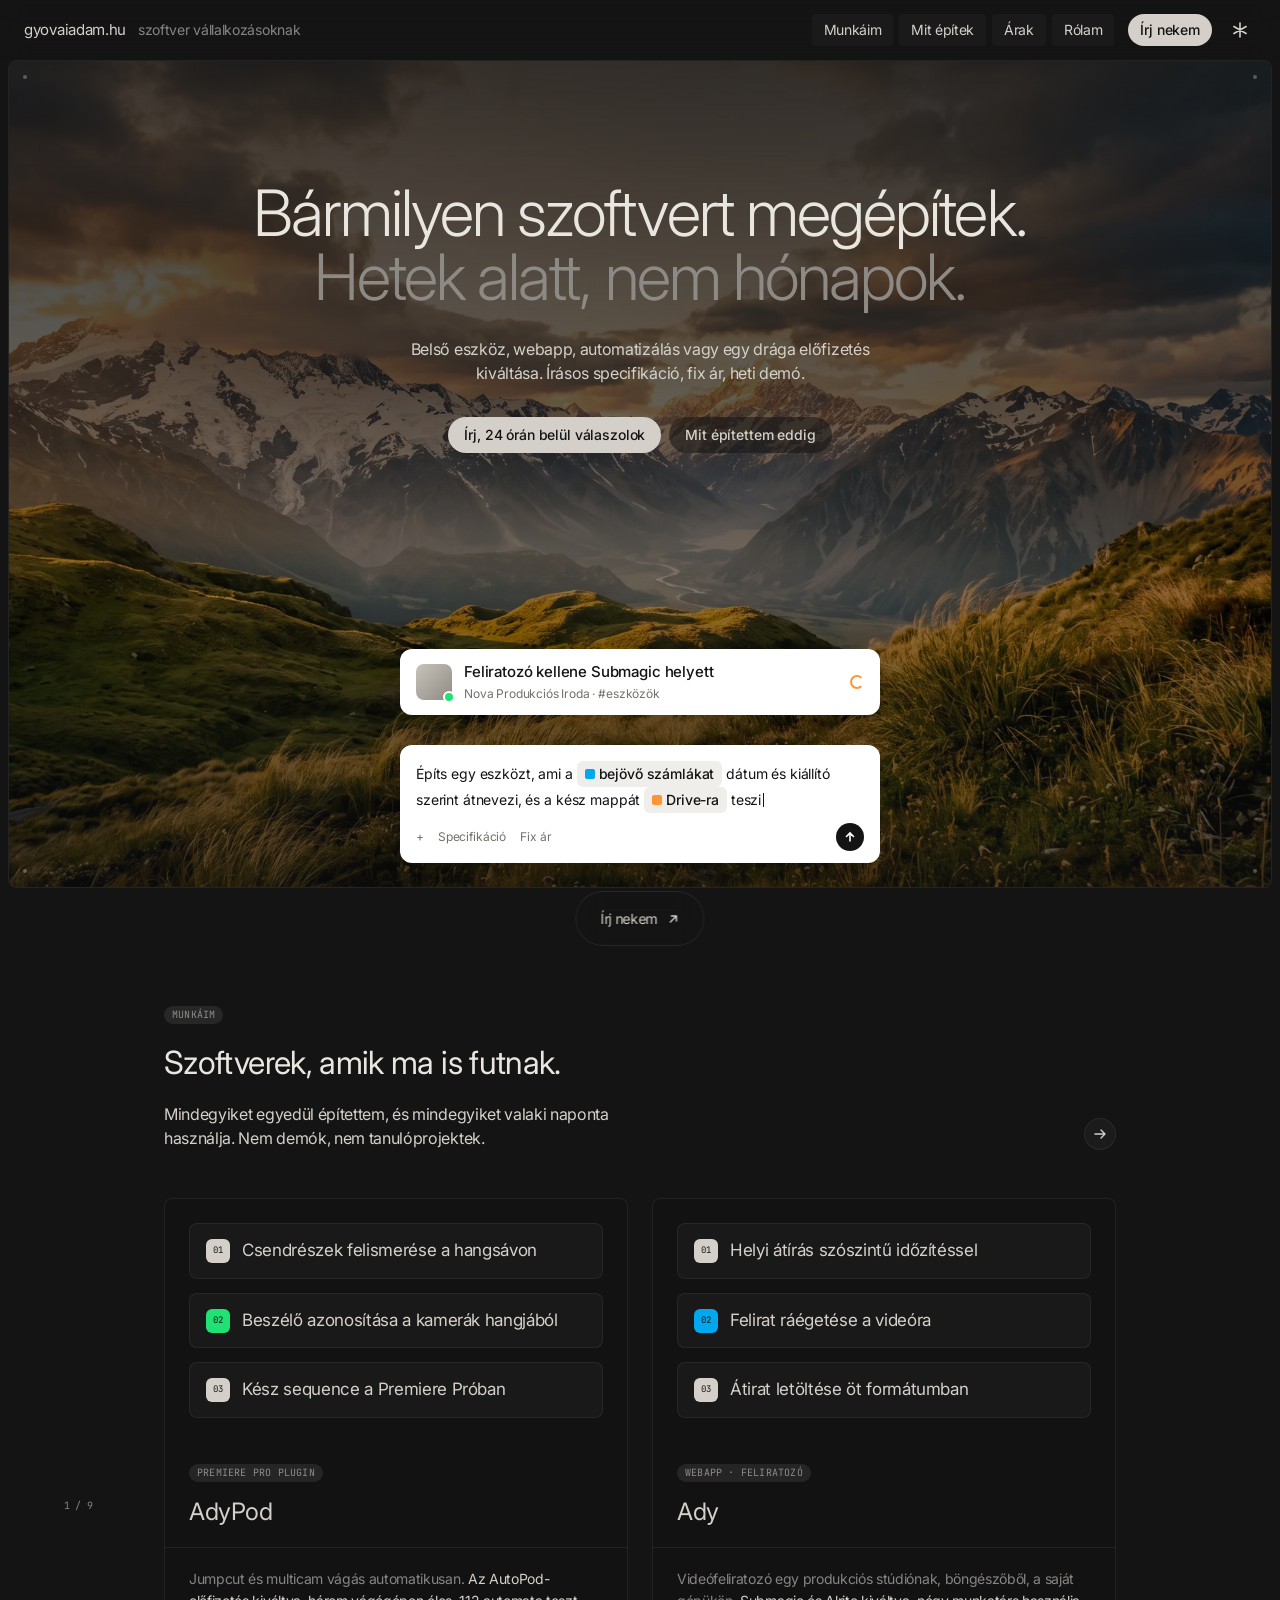
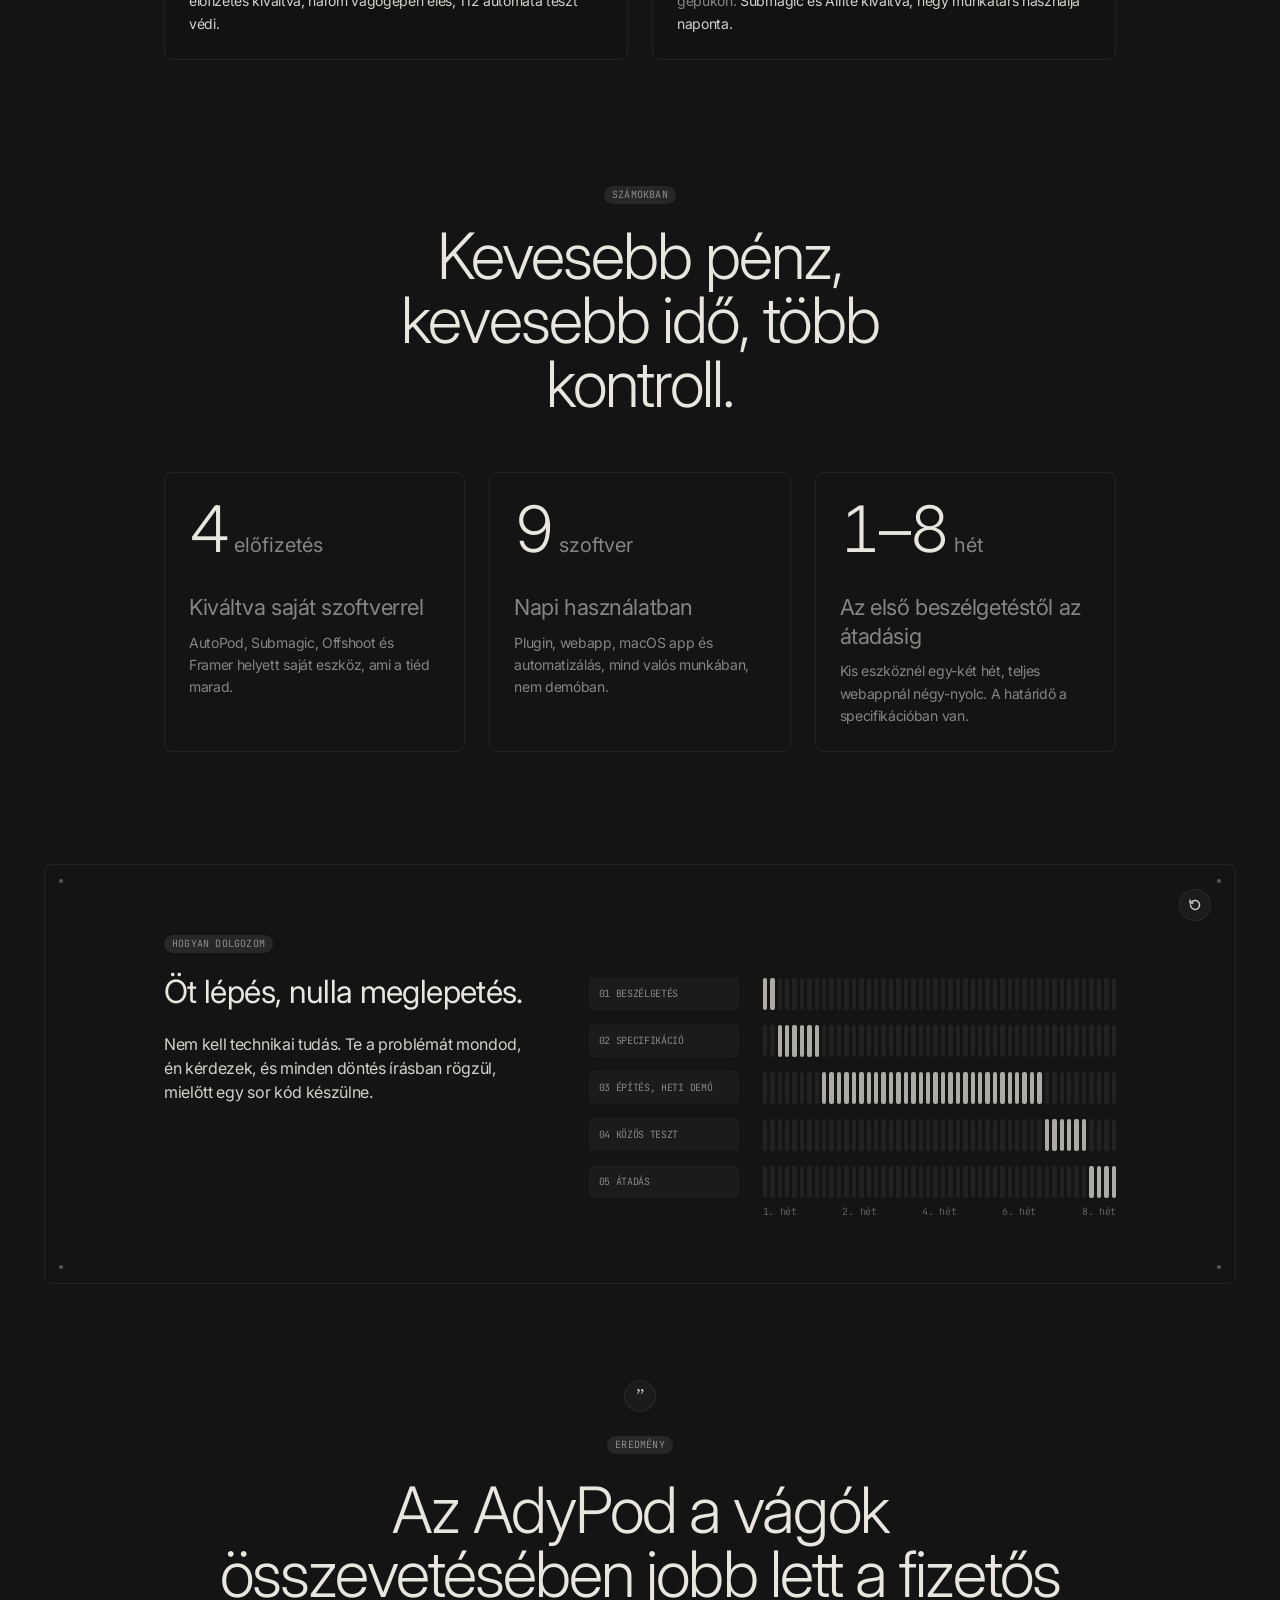
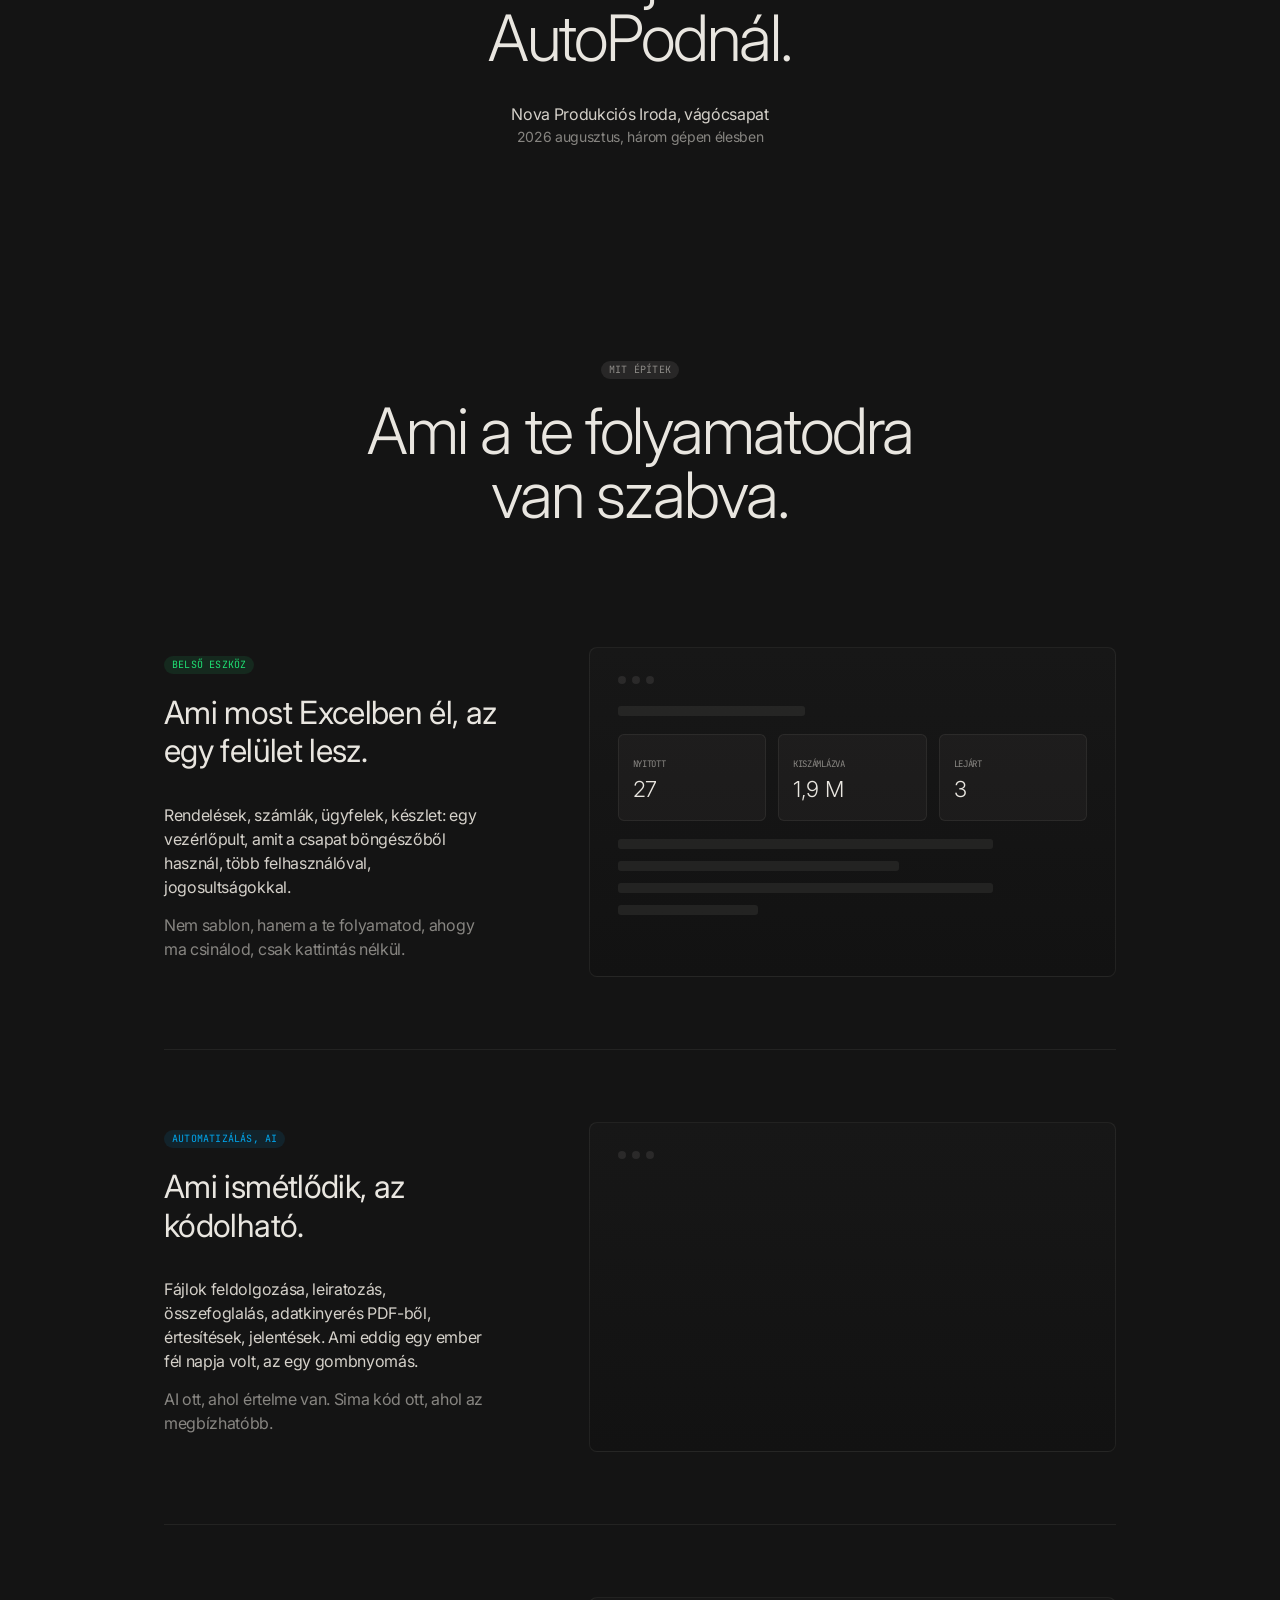
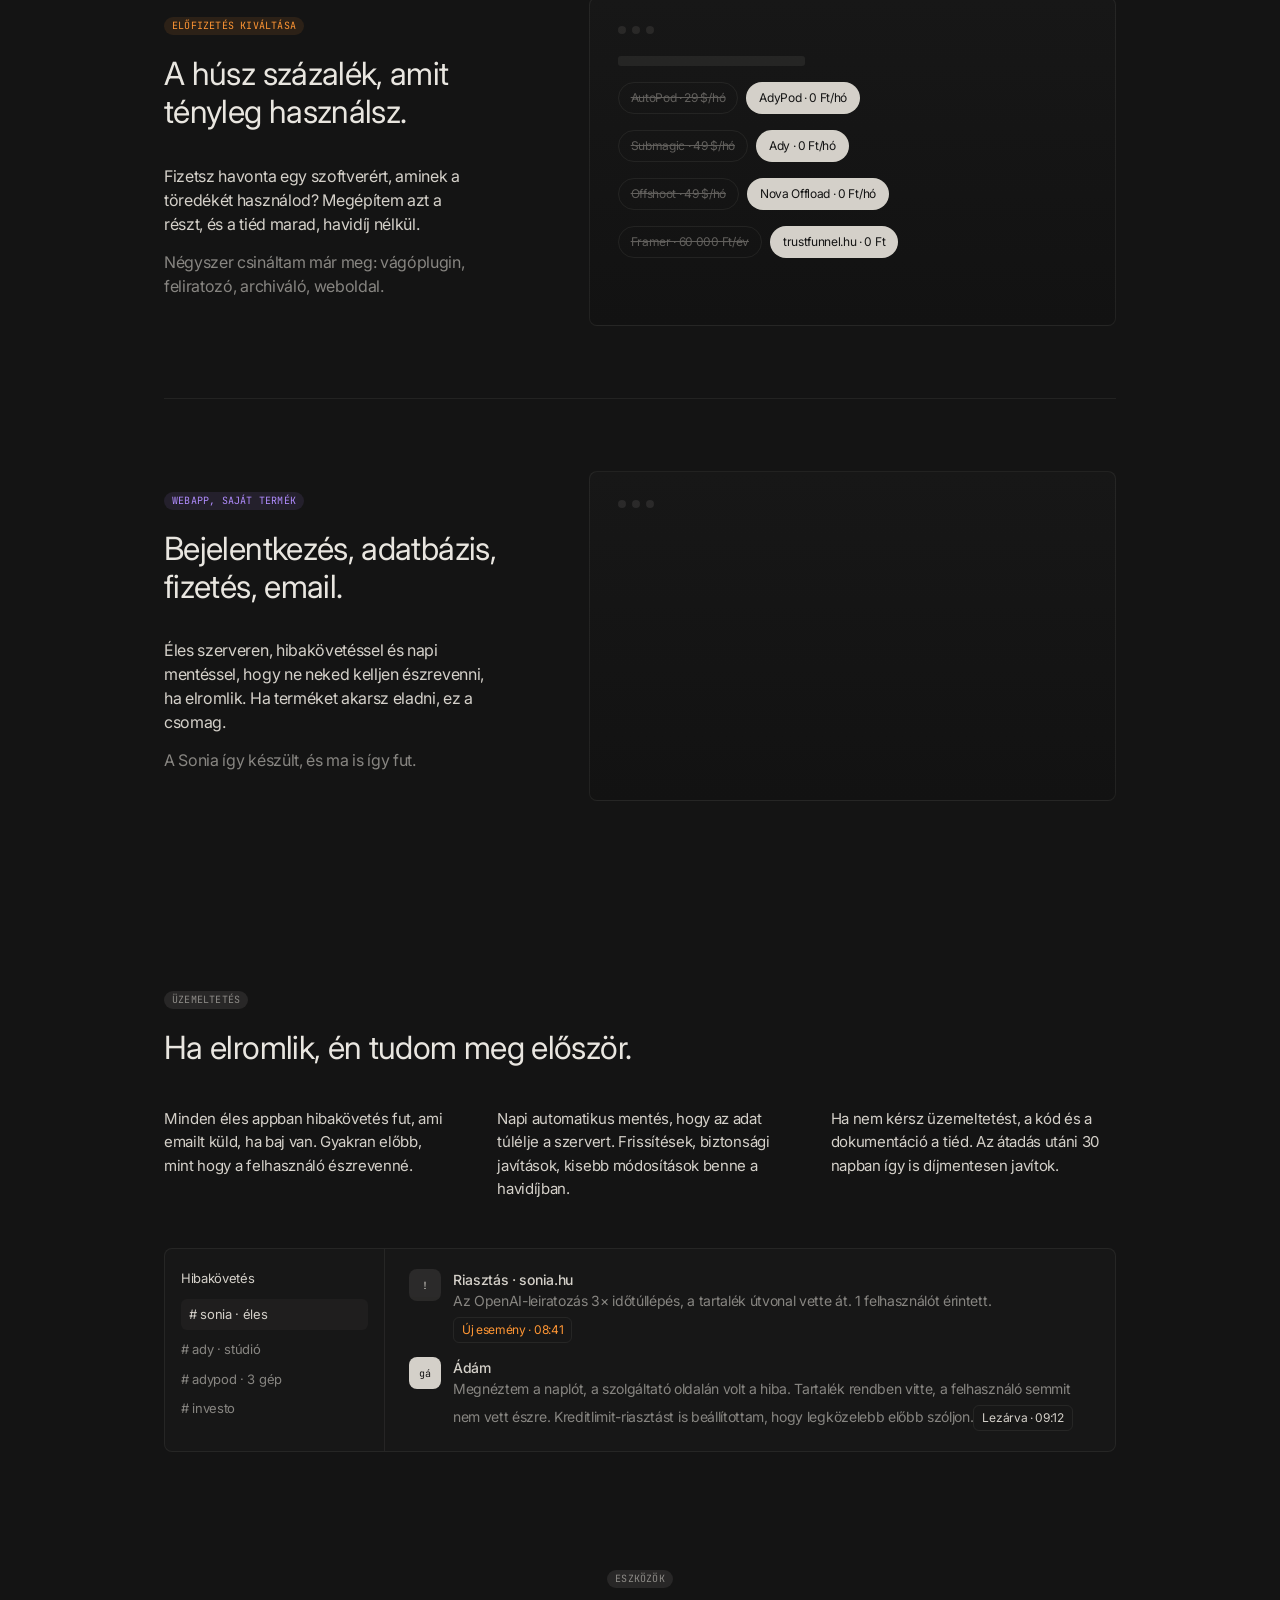
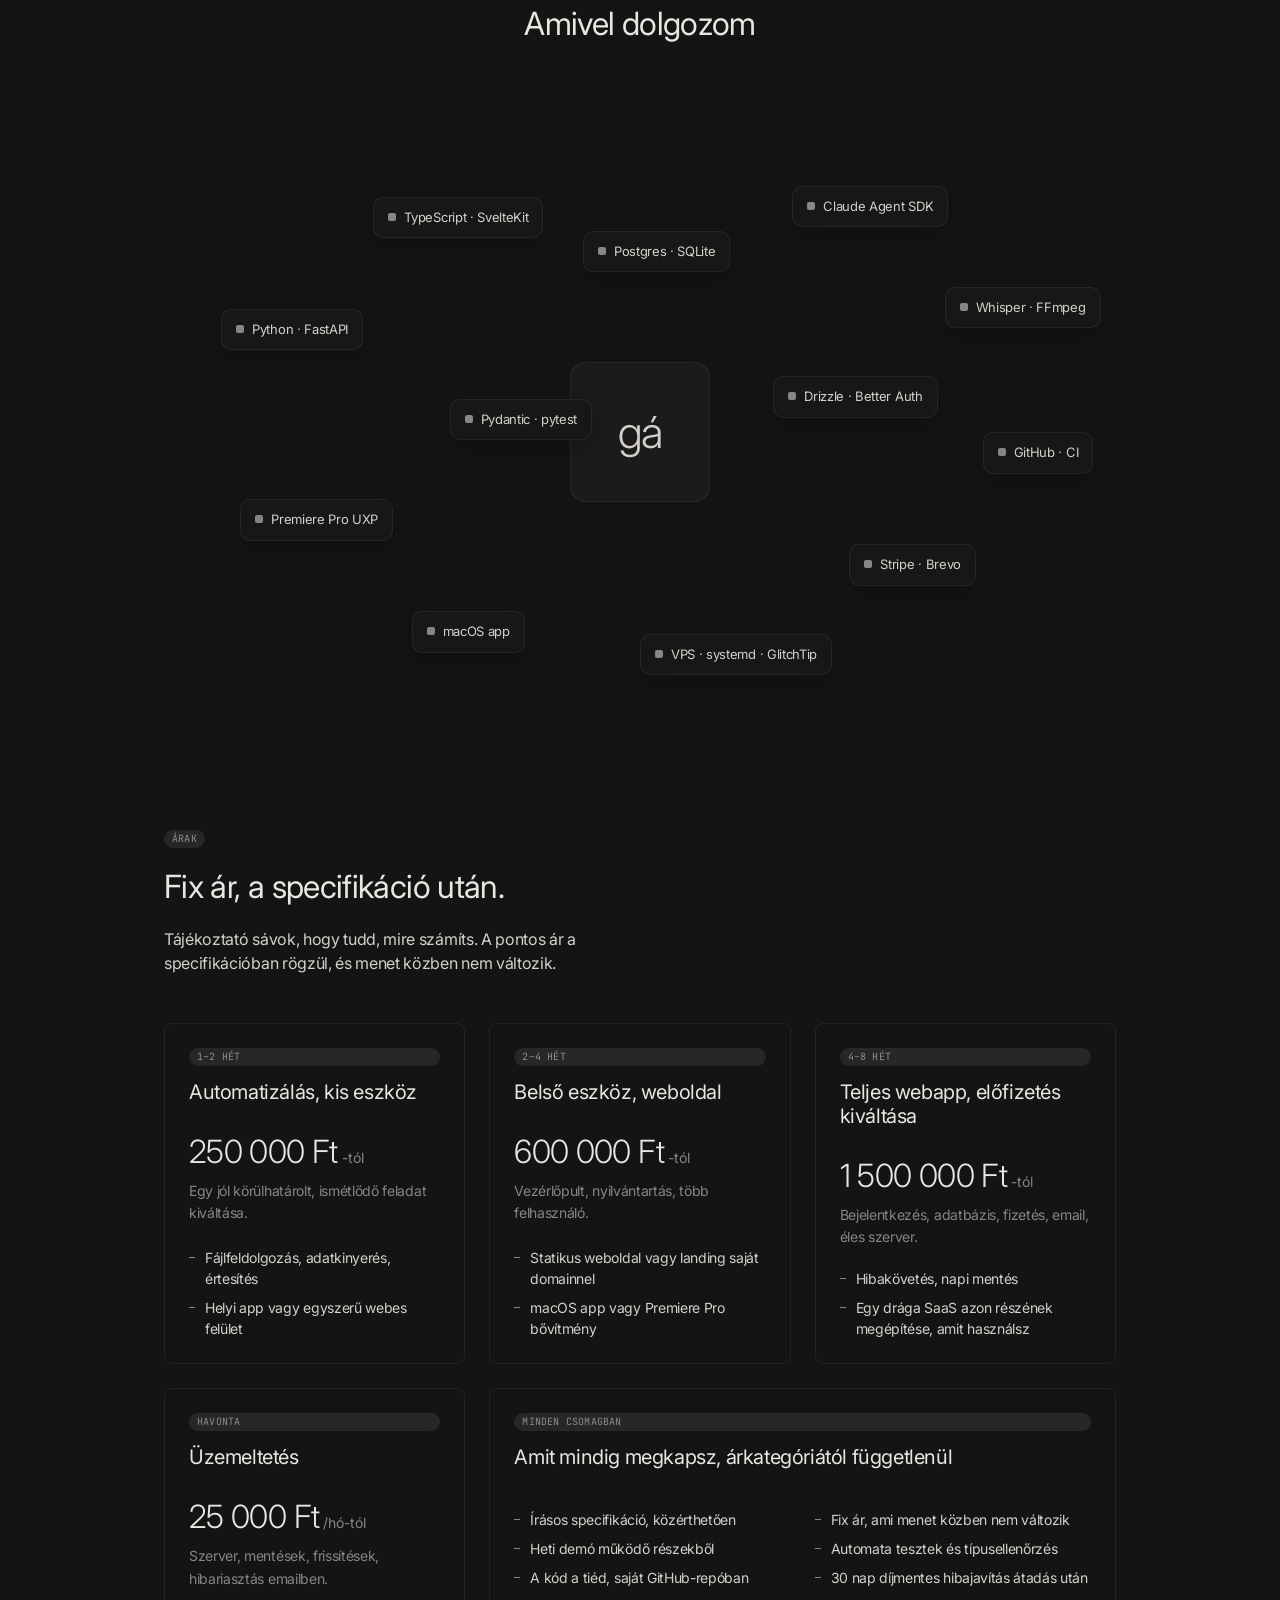
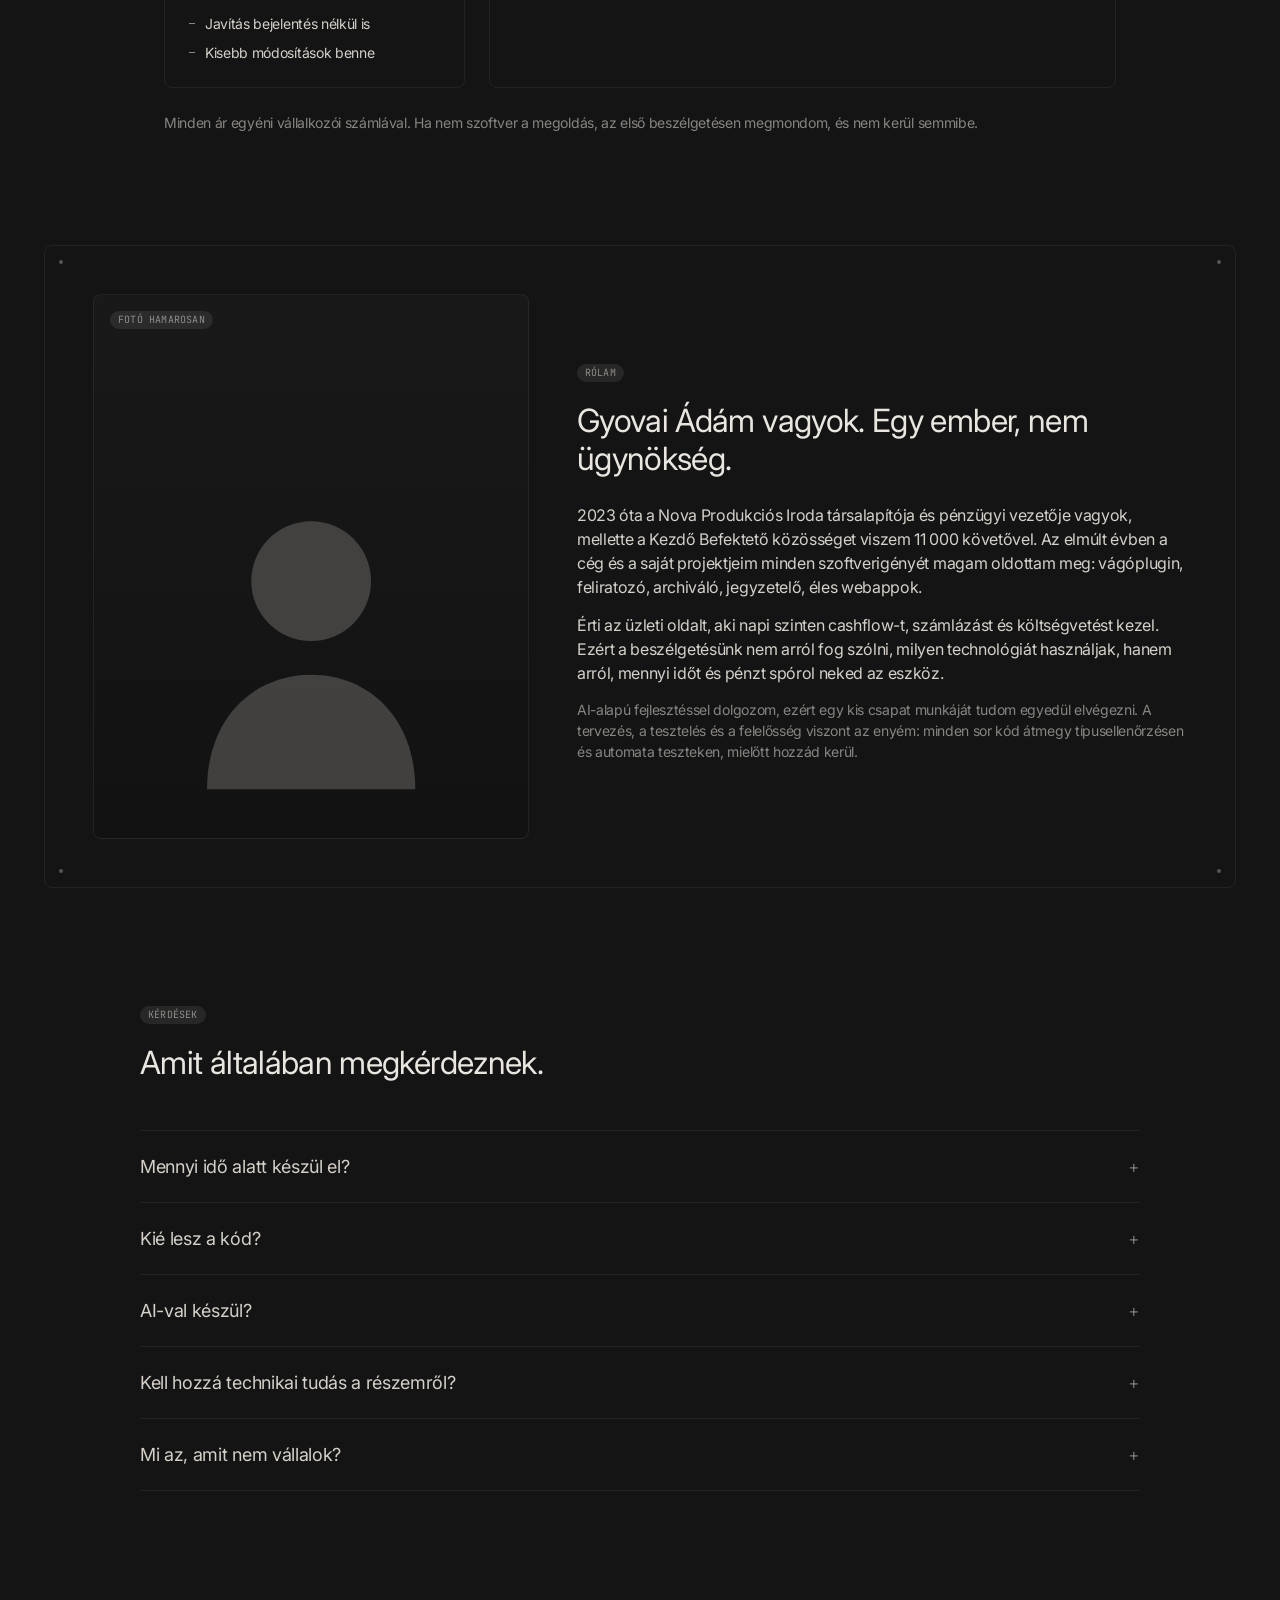
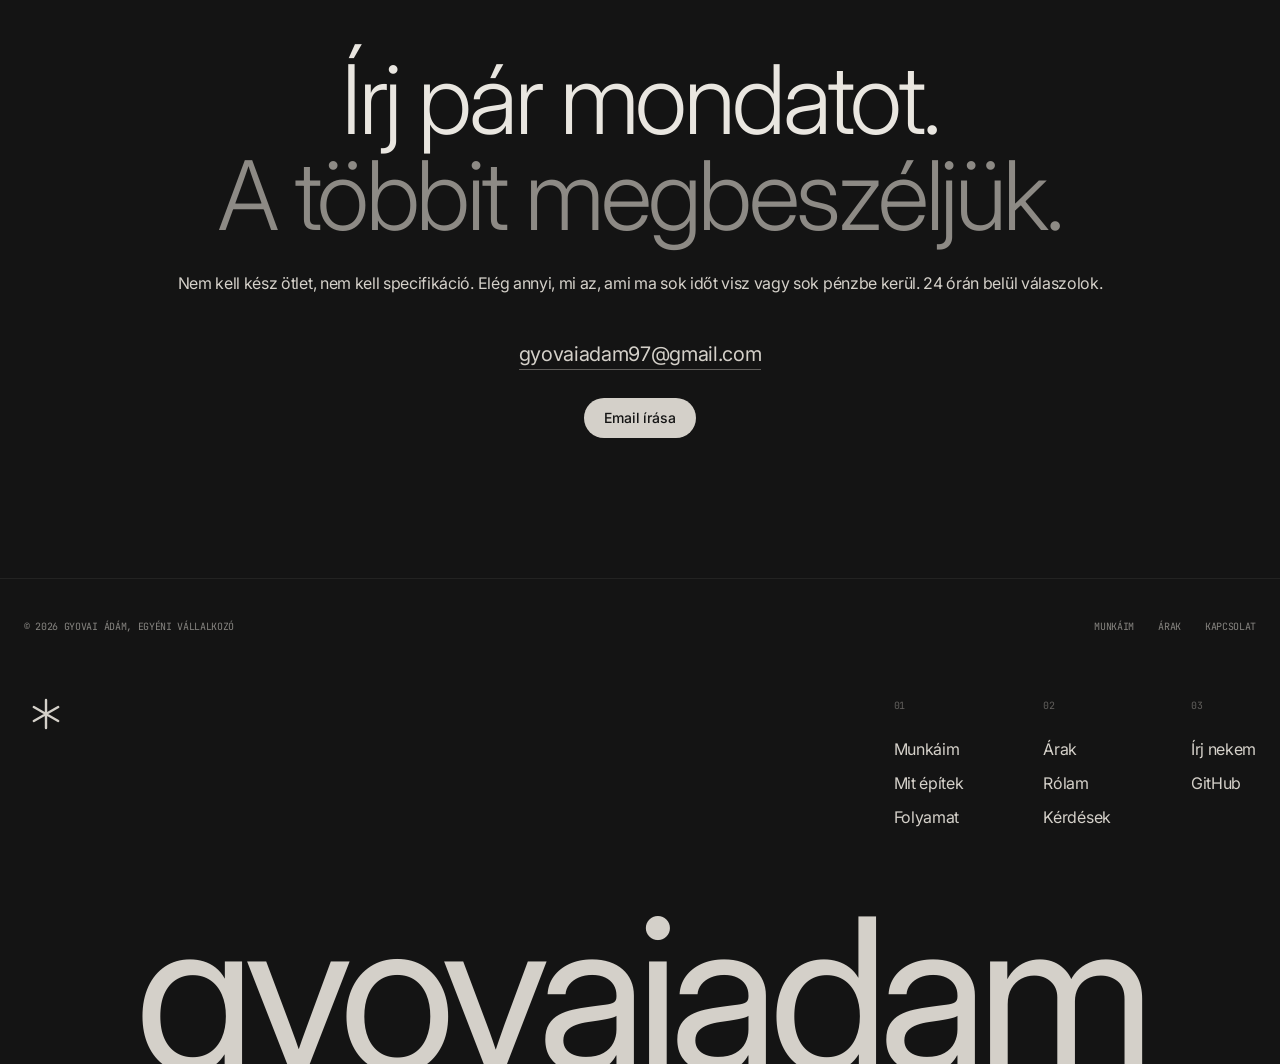
==== commit 1d70f44a: "Animációk az eredeti mintájára: hero belépő, lebegő kártyák, görgetésre megjelenés, felpörgő számok," ====
--- a/docs/index.html
+++ b/docs/index.html
@@ -55,7 +55,7 @@
       <span class="st"></span>
     </div>
     <div class="float float-2" aria-hidden="true">
-      Építs egy eszközt, ami a <span class="k"><i></i>bejövő számlákat</span> dátum és kiállító szerint átnevezi, és a kész mappát <span class="k o"><i></i>Drive-ra</span> teszi
+      Építs egy eszközt, ami a <span class="k"><i></i>bejövő számlákat</span> dátum és kiállító szerint átnevezi, és a kész mappát <span class="k o"><i></i>Drive-ra</span> teszi<span class="cur"></span>
       <div class="bar"><span>+</span><span>Specifikáció</span><span>Fix ár</span><span class="go"><svg viewBox="0 0 12 12" fill="none" stroke="currentColor" stroke-width="1.6" stroke-linecap="round"><path d="M6 10V2M2.5 5.5L6 2l3.5 3.5"/></svg></span></div>
     </div>
   </div>
@@ -64,7 +64,7 @@
 <section class="sec" id="munkaim">
   <div class="wrap">
     <div class="head-row">
-      <div class="sec-head">
+      <div class="sec-head" data-reveal>
         <span class="tag">Munkáim</span>
         <h2>Szoftverek, amik ma is futnak.</h2>
         <p>Mindegyiket egyedül építettem, és mindegyiket valaki naponta használja. Nem demók, nem tanulóprojektek.</p>
@@ -75,7 +75,7 @@
       <span class="rail-counter" id="railCounter">1 / 9</span>
       <div class="rail" id="rail">
 
-        <article class="work">
+        <article class="work" data-reveal>
           <div class="rows">
             <div class="row"><span class="ic">01</span>Csendrészek felismerése a hangsávon</div>
             <div class="row"><span class="ic g">02</span>Beszélő azonosítása a kamerák hangjából</div>
@@ -85,7 +85,7 @@
           <p class="desc">Jumpcut és multicam vágás automatikusan. <b>Az AutoPod-előfizetés kiváltva, három vágógépen éles, 112 automata teszt védi.</b></p>
         </article>
 
-        <article class="work">
+        <article class="work" data-reveal>
           <div class="rows">
             <div class="row"><span class="ic">01</span>Helyi átírás szószintű időzítéssel</div>
             <div class="row"><span class="ic b">02</span>Felirat ráégetése a videóra</div>
@@ -95,7 +95,7 @@
           <p class="desc">Videófeliratozó egy produkciós stúdiónak, böngészőből, a saját gépükön. <b>Submagic és Alrite kiváltva, négy munkatárs használja naponta.</b></p>
         </article>
 
-        <article class="work">
+        <article class="work" data-reveal>
           <div class="rows">
             <div class="row"><span class="ic">01</span>Esti kérdés, válasz hangban vagy szövegben</div>
             <div class="row"><span class="ic v">02</span>Elemzés és összefoglaló a 21. napon</div>
@@ -105,7 +105,7 @@
           <p class="desc">21 napos önismereti interjú, heti email-emlékeztetővel. <b>Publikus, működő termék: <a href="https://sonia.hu" target="_blank" rel="noopener">sonia.hu</a></b></p>
         </article>
 
-        <article class="work">
+        <article class="work" data-reveal>
           <div class="rows">
             <div class="row"><span class="ic">01</span>Helyben futó magyar átirat</div>
             <div class="row"><span class="ic o">02</span>AI-összefoglaló a megbeszélésről</div>
@@ -115,7 +115,7 @@
           <p class="desc">Megbeszélés-jegyző. A kész összefoglalón kívül semmi nem hagyja el a gépet. <b>Napi használatban egy ügyvezetőnél.</b></p>
         </article>
 
-        <article class="work">
+        <article class="work" data-reveal>
           <div class="rows">
             <div class="row"><span class="ic">01</span>Tranzakció-import Excelből</div>
             <div class="row"><span class="ic g">02</span>All-time hozamgörbe minden időtávon</div>
@@ -125,7 +125,7 @@
           <p class="desc">Portfólióelemző saját befektetési szabályokkal. <b>A Google Finance portfóliókövetőjét váltotta ki.</b></p>
         </article>
 
-        <article class="work">
+        <article class="work" data-reveal>
           <div class="rows">
             <div class="row"><span class="ic">01</span>Kamerakártya SSD-re és HDD-re egy olvasással</div>
             <div class="row"><span class="ic b">02</span>Hash-ellenőrzés minden fájlon</div>
@@ -135,7 +135,7 @@
           <p class="desc">Archiváló app produkciós stúdiónak, natív ablakos felülettel. <b>Az Offshoot-előfizetés kiváltva.</b></p>
         </article>
 
-        <article class="work">
+        <article class="work" data-reveal>
           <div class="rows">
             <div class="row"><span class="ic">01</span>ZIP bedobása, PDF-ek kicsomagolása</div>
             <div class="row"><span class="ic o">02</span>Dátum és kiállító kinyerése AI-val</div>
@@ -145,7 +145,7 @@
           <p class="desc">Öt párhuzamos szálon, helyi appban. <b>17 számla 73 másodperc alatt, kézi munka nulla.</b></p>
         </article>
 
-        <article class="work">
+        <article class="work" data-reveal>
           <div class="rows">
             <div class="row"><span class="ic">01</span>Framer-oldal letükrözése statikus HTML-be</div>
             <div class="row"><span class="ic g">02</span>Saját domain, HTTPS, minden elem helyben</div>
@@ -155,7 +155,7 @@
           <p class="desc">Céges weboldal kiváltása azonos kinézettel. <b>Évi 60 000 Ft megtakarítás. <a href="https://www.trustfunnel.hu" target="_blank" rel="noopener">Megnézem</a></b></p>
         </article>
 
-        <article class="work">
+        <article class="work" data-reveal>
           <div class="rows">
             <div class="row"><span class="ic">01</span>Ajánlati landing saját domainen</div>
             <div class="row"><span class="ic v">02</span>Kattintásos szövegszerkesztő kollégáknak</div>
@@ -172,24 +172,25 @@
 
 <section class="sec">
   <div class="wrap">
-    <div class="sec-head center">
+    <div class="sec-head center" data-reveal>
       <span class="tag">Számokban</span>
       <h2>Kevesebb pénz, kevesebb idő, több kontroll.</h2>
     </div>
     <div class="stats">
-      <div class="stat"><div class="num">4<small>előfizetés</small></div><h3>Kiváltva saját szoftverrel</h3><p>AutoPod, Submagic, Offshoot és Framer helyett saját eszköz, ami a tiéd marad.</p></div>
-      <div class="stat"><div class="num">9<small>szoftver</small></div><h3>Napi használatban</h3><p>Plugin, webapp, macOS app és automatizálás, mind valós munkában, nem demóban.</p></div>
-      <div class="stat"><div class="num">1–8<small>hét</small></div><h3>Az első beszélgetéstől az átadásig</h3><p>Kis eszköznél egy-két hét, teljes webappnál négy-nyolc. A határidő a specifikációban van.</p></div>
+      <div class="stat" data-reveal style="--d:0.0s"><div class="num"><span data-count="4">0</span><small>előfizetés</small></div><h3>Kiváltva saját szoftverrel</h3><p>AutoPod, Submagic, Offshoot és Framer helyett saját eszköz, ami a tiéd marad.</p></div>
+      <div class="stat" data-reveal style="--d:0.12s"><div class="num"><span data-count="9">0</span><small>szoftver</small></div><h3>Napi használatban</h3><p>Plugin, webapp, macOS app és automatizálás, mind valós munkában, nem demóban.</p></div>
+      <div class="stat" data-reveal style="--d:0.24s"><div class="num">1–<span data-count="8">0</span><small>hét</small></div><h3>Az első beszélgetéstől az átadásig</h3><p>Kis eszköznél egy-két hét, teljes webappnál négy-nyolc. A határidő a specifikációban van.</p></div>
     </div>
   </div>
 </section>
 
 <section class="wrap-wide" id="folyamat">
-  <div class="big frame">
+  <div class="big frame" data-reveal>
     <span class="dot"></span>
+    <button class="arrow replay" id="tlReplay" aria-label="Újra"><svg viewBox="0 0 14 14" fill="none" stroke="currentColor" stroke-width="1.4" stroke-linecap="round" stroke-linejoin="round"><path d="M2.5 7a4.5 4.5 0 1 0 1.3-3.2"/><path d="M2 2v3h3"/></svg></button>
     <div class="wrap">
-      <div class="in">
-        <div class="sec-head">
+      <div class="big-in">
+        <div class="sec-head" data-reveal>
           <span class="tag">Hogyan dolgozom</span>
           <h2>Öt lépés, nulla meglepetés.</h2>
           <p>Nem kell technikai tudás. Te a problémát mondod, én kérdezek, és minden döntés írásban rögzül, mielőtt egy sor kód készülne.</p>
@@ -209,7 +210,7 @@
   </div>
 </section>
 
-<section class="quote wrap">
+<section class="quote wrap" data-reveal>
   <span class="q">”</span>
   <span class="tag">Eredmény</span>
   <h2>Az AdyPod a vágók összevetésében jobb lett a fizetős AutoPodnál.</h2>
@@ -218,21 +219,21 @@
 
 <section class="sec" id="mit-epitek">
   <div class="wrap">
-    <div class="sec-head center">
+    <div class="sec-head center" data-reveal>
       <span class="tag">Mit építek</span>
       <h2>Ami a te folyamatodra van szabva.</h2>
     </div>
   </div>
   <div class="wrap" style="margin-top:48px">
 
-    <div class="feature">
+    <div class="feature" data-reveal>
       <div>
         <span class="tag green">Belső eszköz</span>
         <h3>Ami most Excelben él, az egy felület lesz.</h3>
         <p>Rendelések, számlák, ügyfelek, készlet: egy vezérlőpult, amit a csapat böngészőből használ, több felhasználóval, jogosultságokkal.</p>
         <p class="dim">Nem sablon, hanem a te folyamatod, ahogy ma csinálod, csak kattintás nélkül.</p>
       </div>
-      <div class="mock" aria-hidden="true">
+      <div class="mock" aria-hidden="true" data-reveal style="--d:.15s">
         <div class="bar-top"><i></i><i></i><i></i></div>
         <div class="ln w40"></div>
         <div class="grid3"><div class="cell"><span>Nyitott</span><b>27</b></div><div class="cell"><span>Kiszámlázva</span><b>1,9 M</b></div><div class="cell"><span>Lejárt</span><b>3</b></div></div>
@@ -240,14 +241,14 @@
       </div>
     </div>
 
-    <div class="feature">
+    <div class="feature" data-reveal>
       <div>
         <span class="tag blue">Automatizálás, AI</span>
         <h3>Ami ismétlődik, az kódolható.</h3>
         <p>Fájlok feldolgozása, leiratozás, összefoglalás, adatkinyerés PDF-ből, értesítések, jelentések. Ami eddig egy ember fél napja volt, az egy gombnyomás.</p>
         <p class="dim">AI ott, ahol értelme van. Sima kód ott, ahol az megbízhatóbb.</p>
       </div>
-      <div class="mock" aria-hidden="true">
+      <div class="mock" aria-hidden="true" data-reveal style="--d:.15s">
         <div class="bar-top"><i></i><i></i><i></i></div>
         <div class="term">
           <div>$ szamla-atnevezo bejovo.zip</div>
@@ -261,14 +262,14 @@
       </div>
     </div>
 
-    <div class="feature">
+    <div class="feature" data-reveal>
       <div>
         <span class="tag orange">Előfizetés kiváltása</span>
         <h3>A húsz százalék, amit tényleg használsz.</h3>
         <p>Fizetsz havonta egy szoftverért, aminek a töredékét használod? Megépítem azt a részt, és a tiéd marad, havidíj nélkül.</p>
         <p class="dim">Négyszer csináltam már meg: vágóplugin, feliratozó, archiváló, weboldal.</p>
       </div>
-      <div class="mock" aria-hidden="true">
+      <div class="mock" aria-hidden="true" data-reveal style="--d:.15s">
         <div class="bar-top"><i></i><i></i><i></i></div>
         <div class="ln w40"></div>
         <div class="pill-row"><span class="off">AutoPod · 29 $/hó</span><span class="on">AdyPod · 0 Ft/hó</span></div>
@@ -278,14 +279,14 @@
       </div>
     </div>
 
-    <div class="feature">
+    <div class="feature" data-reveal>
       <div>
         <span class="tag violet">Webapp, saját termék</span>
         <h3>Bejelentkezés, adatbázis, fizetés, email.</h3>
         <p>Éles szerveren, hibakövetéssel és napi mentéssel, hogy ne neked kelljen észrevenni, ha elromlik. Ha terméket akarsz eladni, ez a csomag.</p>
         <p class="dim">A Sonia így készült, és ma is így fut.</p>
       </div>
-      <div class="mock" aria-hidden="true">
+      <div class="mock" aria-hidden="true" data-reveal style="--d:.15s">
         <div class="bar-top"><i></i><i></i><i></i></div>
         <div class="chat">
           <div class="msg"><span class="tag violet">Sonia · 7. nap</span><br>Mi volt ma az a pillanat, amikor a legjobban a helyeden érezted magad?</div>
@@ -300,16 +301,16 @@
 
 <section class="ops">
   <div class="wrap">
-    <div class="sec-head">
+    <div class="sec-head" data-reveal>
       <span class="tag">Üzemeltetés</span>
       <h2>Ha elromlik, én tudom meg először.</h2>
     </div>
-    <div class="cols">
+    <div class="cols" data-reveal style="--d:.1s">
       <p>Minden éles appban hibakövetés fut, ami emailt küld, ha baj van. Gyakran előbb, mint hogy a felhasználó észrevenné.</p>
       <p>Napi automatikus mentés, hogy az adat túlélje a szervert. Frissítések, biztonsági javítások, kisebb módosítások benne a havidíjban.</p>
       <p>Ha nem kérsz üzemeltetést, a kód és a dokumentáció a tiéd. Az átadás utáni 30 napban így is díjmentesen javítok.</p>
     </div>
-    <div class="inbox" aria-hidden="true">
+    <div class="inbox" aria-hidden="true" data-reveal style="--d:.2s">
       <div class="side"><b>Hibakövetés</b><span class="sel"># sonia · éles</span><span># ady · stúdió</span><span># adypod · 3 gép</span><span># investo</span></div>
       <div class="main">
         <div class="m"><span class="av">!</span><div><b>Riasztás · sonia.hu</b><span>Az OpenAI-leiratozás 3× időtúllépés, a tartalék útvonal vette át. 1 felhasználót érintett.</span><span class="badge red">Új esemény · 08:41</span></div></div>
@@ -320,40 +321,40 @@
 </section>
 
 <section class="wrap">
-  <div class="sec-head center" style="margin-top:112px">
+  <div class="sec-head center" style="margin-top:112px" data-reveal>
     <span class="tag">Eszközök</span>
     <h2 style="font-size:32px;font-weight:400;letter-spacing:-0.02em">Amivel dolgozom</h2>
   </div>
-  <div class="tools" aria-label="Technológiák">
+  <div class="tools" aria-label="Technológiák" data-reveal>
     <div class="core">gá</div>
-    <span class="t" style="left:6%;top:28%"><i></i>Python · FastAPI</span>
-    <span class="t" style="left:22%;top:8%"><i></i>TypeScript · SvelteKit</span>
-    <span class="t" style="left:44%;top:14%"><i></i>Postgres · SQLite</span>
-    <span class="t" style="left:66%;top:6%"><i></i>Claude Agent SDK</span>
-    <span class="t" style="left:82%;top:24%"><i></i>Whisper · FFmpeg</span>
-    <span class="t" style="left:8%;top:62%"><i></i>Premiere Pro UXP</span>
-    <span class="t" style="left:26%;top:82%"><i></i>macOS app</span>
-    <span class="t" style="left:50%;top:86%"><i></i>VPS · systemd · GlitchTip</span>
-    <span class="t" style="left:72%;top:70%"><i></i>Stripe · Brevo</span>
-    <span class="t" style="left:86%;top:50%"><i></i>GitHub · CI</span>
-    <span class="t" style="left:30%;top:44%"><i></i>Pydantic · pytest</span>
-    <span class="t" style="left:64%;top:40%"><i></i>Drizzle · Better Auth</span>
+    <span class="t" style="--dur:6.3s;--dl:-5.1s;--dx:-8px;--dy:-12px;left:6%;top:28%"><i></i>Python · FastAPI</span>
+    <span class="t" style="--dur:8.3s;--dl:-5.4s;--dx:-8px;--dy:-8px;left:22%;top:8%"><i></i>TypeScript · SvelteKit</span>
+    <span class="t" style="--dur:5.1s;--dl:-3.4s;--dx:-8px;--dy:-8px;left:44%;top:14%"><i></i>Postgres · SQLite</span>
+    <span class="t" style="--dur:5.4s;--dl:-3.5s;--dx:-8px;--dy:-8px;left:66%;top:6%"><i></i>Claude Agent SDK</span>
+    <span class="t" style="--dur:7.5s;--dl:-2.5s;--dx:-8px;--dy:12px;left:82%;top:24%"><i></i>Whisper · FFmpeg</span>
+    <span class="t" style="--dur:5.2s;--dl:-4.7s;--dx:-5px;--dy:8px;left:8%;top:62%"><i></i>Premiere Pro UXP</span>
+    <span class="t" style="--dur:6.7s;--dl:-2.8s;--dx:5px;--dy:-8px;left:26%;top:82%"><i></i>macOS app</span>
+    <span class="t" style="--dur:5.4s;--dl:-2.6s;--dx:-5px;--dy:8px;left:50%;top:86%"><i></i>VPS · systemd · GlitchTip</span>
+    <span class="t" style="--dur:5.4s;--dl:-1.7s;--dx:-8px;--dy:-8px;left:72%;top:70%"><i></i>Stripe · Brevo</span>
+    <span class="t" style="--dur:7.0s;--dl:-2.8s;--dx:5px;--dy:12px;left:86%;top:50%"><i></i>GitHub · CI</span>
+    <span class="t" style="--dur:7.3s;--dl:-3.3s;--dx:5px;--dy:-8px;left:30%;top:44%"><i></i>Pydantic · pytest</span>
+    <span class="t" style="--dur:8.2s;--dl:-1.8s;--dx:-5px;--dy:-12px;left:64%;top:40%"><i></i>Drizzle · Better Auth</span>
   </div>
 </section>
 
 <section class="sec" id="arak">
   <div class="wrap">
-    <div class="sec-head">
+    <div class="sec-head" data-reveal>
       <span class="tag">Árak</span>
       <h2>Fix ár, a specifikáció után.</h2>
       <p>Tájékoztató sávok, hogy tudd, mire számíts. A pontos ár a specifikációban rögzül, és menet közben nem változik.</p>
     </div>
     <div class="bento">
-      <div class="card"><span class="tag time">1–2 hét</span><h3>Automatizálás, kis eszköz</h3><div class="amount">250 000 Ft<small>-tól</small></div><p>Egy jól körülhatárolt, ismétlődő feladat kiváltása.</p><ul><li>Fájlfeldolgozás, adatkinyerés, értesítés</li><li>Helyi app vagy egyszerű webes felület</li></ul></div>
-      <div class="card"><span class="tag time">2–4 hét</span><h3>Belső eszköz, weboldal</h3><div class="amount">600 000 Ft<small>-tól</small></div><p>Vezérlőpult, nyilvántartás, több felhasználó.</p><ul><li>Statikus weboldal vagy landing saját domainnel</li><li>macOS app vagy Premiere Pro bővítmény</li></ul></div>
-      <div class="card"><span class="tag time">4–8 hét</span><h3>Teljes webapp, előfizetés kiváltása</h3><div class="amount">1 500 000 Ft<small>-tól</small></div><p>Bejelentkezés, adatbázis, fizetés, email, éles szerver.</p><ul><li>Hibakövetés, napi mentés</li><li>Egy drága SaaS azon részének megépítése, amit használsz</li></ul></div>
-      <div class="card"><span class="tag time">Havonta</span><h3>Üzemeltetés</h3><div class="amount">25 000 Ft<small>/hó-tól</small></div><p>Szerver, mentések, frissítések, hibariasztás emailben.</p><ul><li>Javítás bejelentés nélkül is</li><li>Kisebb módosítások benne</li></ul></div>
-      <div class="card wide"><span class="tag time">Minden csomagban</span><h3>Amit mindig megkapsz, árkategóriától függetlenül</h3>
+      <div class="card" data-reveal style="--d:0.0s"><span class="tag time">1–2 hét</span><h3>Automatizálás, kis eszköz</h3><div class="amount">250 000 Ft<small>-tól</small></div><p>Egy jól körülhatárolt, ismétlődő feladat kiváltása.</p><ul><li>Fájlfeldolgozás, adatkinyerés, értesítés</li><li>Helyi app vagy egyszerű webes felület</li></ul></div>
+      <div class="card" data-reveal style="--d:0.1s"><span class="tag time">2–4 hét</span><h3>Belső eszköz, weboldal</h3><div class="amount">600 000 Ft<small>-tól</small></div><p>Vezérlőpult, nyilvántartás, több felhasználó.</p><ul><li>Statikus weboldal vagy landing saját domainnel</li><li>macOS app vagy Premiere Pro bővítmény</li></ul></div>
+      <div class="card" data-reveal style="--d:0.2s"><span class="tag time">4–8 hét</span><h3>Teljes webapp, előfizetés kiváltása</h3><div class="amount">1 500 000 Ft<small>-tól</small></div><p>Bejelentkezés, adatbázis, fizetés, email, éles szerver.</p><ul><li>Hibakövetés, napi mentés</li><li>Egy drága SaaS azon részének megépítése, amit használsz</li></ul></div>
+      <div class="card" data-reveal style="--d:0.3s"><span class="tag time">Havonta</span><h3>Üzemeltetés</h3><div class="amount">25 000 Ft<small>/hó-tól</small></div><p>Szerver, mentések, frissítések, hibariasztás emailben.</p><ul><li>Javítás bejelentés nélkül is</li><li>Kisebb módosítások benne</li></ul></div>
+      <div class="card wide" data-reveal style="--d:.4s"><span class="tag time">Minden csomagban</span><h3>Amit mindig megkapsz, árkategóriától függetlenül</h3>
         <ul class="grid2"><li>Írásos specifikáció, közérthetően</li><li>Fix ár, ami menet közben nem változik</li><li>Heti demó működő részekből</li><li>Automata tesztek és típusellenőrzés</li><li>A kód a tiéd, saját GitHub-repóban</li><li>30 nap díjmentes hibajavítás átadás után</li></ul>
       </div>
     </div>
@@ -362,7 +363,7 @@
 </section>
 
 <section class="wrap-wide" id="rolam">
-  <div class="about frame">
+  <div class="about frame" data-reveal>
     <span class="dot"></span>
     <div class="portrait" aria-label="Portré helye">
       <span class="tag">Fotó hamarosan</span>
@@ -379,8 +380,8 @@
 </section>
 
 <section class="sec wrap" id="gyik">
-  <div class="sec-head"><span class="tag">Kérdések</span><h2>Amit általában megkérdeznek.</h2></div>
-  <div class="faq">
+  <div class="sec-head" data-reveal><span class="tag">Kérdések</span><h2>Amit általában megkérdeznek.</h2></div>
+  <div class="faq" data-reveal>
     <details><summary>Mennyi idő alatt készül el?</summary><p>Kis eszköz 1–2 hét, belső rendszer 2–4 hét, teljes webapp 4–8 hét. A specifikációban pontos határidő van, és heti demón látod, hol tart.</p></details>
     <details><summary>Kié lesz a kód?</summary><p>A tiéd. Saját GitHub-repóban kapod, dokumentációval, úgy, hogy bárki más is tovább tudja vinni, ha egyszer úgy döntesz.</p></details>
     <details><summary>AI-val készül?</summary><p>Igen, AI-alapú fejlesztéssel, ettől gyors és megfizethető. A tervezés, a tesztelés és a döntések viszont az enyémek. Minden kód átmegy típusellenőrzésen és automata teszteken, és én vállalom érte a felelősséget, nem a gép.</p></details>
@@ -389,7 +390,7 @@
   </div>
 </section>
 
-<section class="cta" id="kapcsolat">
+<section class="cta" id="kapcsolat" data-reveal>
   <h2>Írj pár mondatot.<span>A többit megbeszéljük.</span></h2>
   <p>Nem kell kész ötlet, nem kell specifikáció. Elég annyi, mi az, ami ma sok időt visz vagy sok pénzbe kerül. 24 órán belül válaszolok.</p>
   <br><a class="email" href="mailto:gyovaiadam97@gmail.com?subject=Szoftver%20%C3%B6tlet">gyovaiadam97@gmail.com</a>
@@ -403,7 +404,7 @@
     <span>© 2026 Gyovai Ádám, egyéni vállalkozó</span>
     <div class="links"><a href="#munkaim">Munkáim</a><a href="#arak">Árak</a><a href="mailto:gyovaiadam97@gmail.com">Kapcsolat</a></div>
   </div>
-  <div class="foot-mid">
+  <div class="foot-mid" data-reveal>
     <span class="star" aria-hidden="true"><svg viewBox="0 0 16 16" fill="none" stroke="currentColor" stroke-width="1.2" stroke-linecap="round"><path d="M8 1v14M1.9 4.5l12.2 7M1.9 11.5l12.2-7"/></svg></span>
     <div class="foot-col"><div class="n">01</div><a href="#munkaim">Munkáim</a><a href="#mit-epitek">Mit építek</a><a href="#folyamat">Folyamat</a></div>
     <div class="foot-col"><div class="n">02</div><a href="#arak">Árak</a><a href="#rolam">Rólam</a><a href="#gyik">Kérdések</a></div>
@@ -428,6 +429,17 @@
   function update(){ var w=cards[0].offsetWidth+24; var i=Math.round(rail.scrollLeft/w); counter.textContent=(Math.min(i,cards.length-1)+1)+' / '+cards.length; }
   next.addEventListener('click',function(){ var w=cards[0].offsetWidth+24; var i=Math.round(rail.scrollLeft/w)+1; if(i>cards.length-1)i=0; rail.scrollTo({left:i*w,behavior:'smooth'}); });
   rail.addEventListener('scroll',update,{passive:true}); update();
+  // Görgetésre megjelenés + számlálók + idővonal + inbox
+  var tl=document.getElementById('tl');
+  document.querySelectorAll('.ticks i').forEach(function(t,i){ t.style.setProperty('--t',((i%48)*0.022)+'s'); });
+  function playTl(){ tl.classList.remove('play'); void tl.offsetWidth; tl.classList.add('play'); }
+  document.getElementById('tlReplay').addEventListener('click',playTl);
+  function countUp(el){ var to=+el.dataset.count, t0=Date.now(); (function step(){ var p=Math.min((Date.now()-t0)/1200,1); p=1-Math.pow(1-p,3); el.textContent=Math.round(to*p); if(p<1)setTimeout(step,16); })(); }
+  var pending=[].slice.call(document.querySelectorAll('[data-reveal], .giant'));
+  function reveal(el){ el.classList.add('in'); if(el.classList.contains('big'))playTl(); el.querySelectorAll('[data-count]').forEach(countUp); }
+  function check(){ var lim=window.innerHeight*0.92; pending=pending.filter(function(el){ if(el.getBoundingClientRect().top<lim){ reveal(el); return false; } return true; }); }
+  window.addEventListener('scroll',check,{passive:true}); window.addEventListener('resize',check); window.addEventListener('load',check); check();
+  var poll=setInterval(function(){ check(); if(!pending.length)clearInterval(poll); },250); // tartalék, ha a scroll-esemény késik
   // Lebegő gomb a hero után
   var fab=document.getElementById('fab'), hero=document.querySelector('.hero');
   function onScroll(){ fab.classList.toggle('show', window.scrollY>hero.offsetHeight-80); }
--- a/docs/style.css
+++ b/docs/style.css
@@ -146,7 +146,7 @@
 
 /* Nagy keretezett kártya: folyamat-idővonal (az eredeti „Outcome" big card) */
 .big { margin-top: 112px; padding: 64px 0; }
-.big .in { display: grid; grid-template-columns: 5fr 7fr; gap: 48px; align-items: start; }
+.big .big-in { display: grid; grid-template-columns: 5fr 7fr; gap: 48px; align-items: start; }
 .tl { display: flex; flex-direction: column; gap: 14px; margin-top: 48px; }
 .tl-row { display: grid; grid-template-columns: 150px 1fr; gap: 24px; align-items: center; }
 .tl-row .lab { font-family: var(--mono); font-size: 10px; text-transform: uppercase; color: var(--bone-60); background: var(--bone-04); border-radius: 4px; padding: 9px 10px; white-space: nowrap; }
@@ -289,7 +289,7 @@
   .hero { height: auto; min-height: 0; }
   .hero-in { padding: 88px 20px 40px; }
   .hero h1 { font-size: 38px; }
-  .float { position: relative; left: auto; transform: none; bottom: auto; margin: 16px auto 0; width: 100%; }
+  .float { position: relative; left: auto; transform: none; bottom: auto; margin: 16px auto 0; width: 100%; animation-name: rise; }
   .float-1 { margin-top: 48px; }
   .sec { padding-top: 80px; }
   .sec-head h2 { font-size: 28px; }
@@ -305,3 +305,88 @@
   .foot-mid { grid-template-columns: 1fr; }
   .fab { display: none; }
 }
+
+/* ============ ANIMÁCIÓK (az eredeti ai.work mozgásai) ============ */
+/* Görgetésre megjelenés */
+[data-reveal] { opacity: 0; transform: translateY(18px); transition: opacity .8s cubic-bezier(.2,.7,.2,1), transform .8s cubic-bezier(.2,.7,.2,1); transition-delay: var(--d, 0s); }
+[data-reveal].in { opacity: 1; transform: none; }
+
+
+/* Hero belépő */
+.hero-img img { transform: scale(1.08); animation: heroZoom 2.4s cubic-bezier(.2,.7,.2,1) forwards; }
+.hero-img { opacity: 0; animation: fadeIn 1.2s ease forwards; }
+@keyframes heroZoom { to { transform: scale(1); } }
+@keyframes fadeIn { to { opacity: 1; } }
+.hero h1, .hero .lead, .hero-cta { opacity: 0; transform: translateY(20px); animation: rise .9s cubic-bezier(.2,.7,.2,1) forwards; }
+.hero h1 { animation-delay: .5s; }
+.hero h1 span { display: block; opacity: 0; animation: rise .9s cubic-bezier(.2,.7,.2,1) .75s forwards; }
+.hero .lead { animation-delay: 1s; }
+.hero-cta { animation-delay: 1.2s; }
+.float { opacity: 0; transform: translate(-50%, 40px); animation: floatIn 1s cubic-bezier(.2,.7,.2,1) forwards; }
+.float-1 { animation-delay: 1.5s; }
+.float-2 { animation-delay: 1.8s; }
+@keyframes rise { to { opacity: 1; transform: none; } }
+@keyframes floatIn { to { opacity: 1; transform: translate(-50%, 0); } }
+.float-1 .st { animation: spin 1.1s linear infinite; }
+@keyframes spin { to { transform: rotate(360deg); } }
+.float-2 .cur { display: inline-block; width: 1px; height: 14px; background: #141414; vertical-align: -2px; margin-left: 2px; animation: blink 1s steps(2) infinite; }
+@keyframes blink { 50% { opacity: 0; } }
+
+/* Számok felpörgése: JS írja, itt csak a „kész" állapot */
+.stat .num { font-variant-numeric: tabular-nums; }
+
+/* Idővonal: pöttyök sorban gyulladnak */
+.ticks i { transition: background .25s ease, opacity .25s ease; }
+.ticks i.on { background: var(--bone-08); opacity: 1; }
+.tl.play .ticks i.on { background: var(--bone); opacity: .8; transition-delay: var(--t); }
+.replay { position: absolute; right: 24px; top: 24px; }
+
+/* Mockok */
+.mock .term div { opacity: 0; animation: termLine 7s linear infinite; }
+.mock .term div:nth-child(1) { animation-delay: 0s; } .mock .term div:nth-child(2) { animation-delay: .6s; } .mock .term div:nth-child(3) { animation-delay: 1.2s; }
+.mock .term div:nth-child(4) { animation-delay: 2.2s; } .mock .term div:nth-child(5) { animation-delay: 2.8s; } .mock .term div:nth-child(6) { animation-delay: 3.4s; } .mock .term div:nth-child(7) { animation-delay: 4.2s; }
+@keyframes termLine { 0% { opacity: 0; transform: translateY(4px); } 4% { opacity: 1; transform: none; } 88% { opacity: 1; } 96% { opacity: 0; } 100% { opacity: 0; } }
+.mock .pill-row span.on { animation: pillOn 8s ease-in-out infinite; }
+.mock .pill-row span.off { animation: pillOff 8s ease-in-out infinite; }
+.mock .pill-row:nth-child(2) span { animation-delay: 0s; } .mock .pill-row:nth-child(3) span { animation-delay: .5s; } .mock .pill-row:nth-child(4) span { animation-delay: 1s; } .mock .pill-row:nth-child(5) span { animation-delay: 1.5s; }
+@keyframes pillOn { 0%, 20% { background: transparent; color: var(--bone); } 35%, 90% { background: var(--bone); color: #141414; } 100% { background: transparent; color: var(--bone); } }
+@keyframes pillOff { 0%, 20% { color: var(--bone); text-decoration-color: transparent; } 35%, 90% { color: var(--smoke); text-decoration-color: var(--smoke); } 100% { color: var(--bone); text-decoration-color: transparent; } }
+.mock .chat .msg { opacity: 0; animation: msgIn 9s ease-in-out infinite; }
+.mock .chat .msg:nth-child(1) { animation-delay: 0s; } .mock .chat .msg:nth-child(2) { animation-delay: 1.4s; } .mock .chat .msg:nth-child(3) { animation-delay: 2.8s; }
+@keyframes msgIn { 0% { opacity: 0; transform: translateY(8px); } 6% { opacity: 1; transform: none; } 85% { opacity: 1; } 95% { opacity: 0; } 100% { opacity: 0; } }
+.mock .ln { position: relative; overflow: hidden; }
+.mock .ln::after { content: ""; position: absolute; inset: 0; background: linear-gradient(90deg, transparent, var(--bone-10), transparent); transform: translateX(-100%); animation: shimmer 2.6s ease-in-out infinite; }
+@keyframes shimmer { to { transform: translateX(100%); } }
+
+/* Inbox */
+.inbox .m { opacity: 0; transform: translateY(8px); transition: opacity .7s ease, transform .7s ease; }
+.inbox.in .m:nth-child(1) { opacity: 1; transform: none; transition-delay: .3s; }
+.inbox.in .m:nth-child(2) { opacity: 1; transform: none; transition-delay: 1.4s; }
+.inbox .badge.red { animation: pulse 1.6s ease-in-out infinite; }
+@keyframes pulse { 50% { box-shadow: 0 0 0 4px rgba(255,150,52,.12); } }
+
+/* Eszköz-chipek lebegése, mag lüktetése */
+.tools .t { animation: drift var(--dur, 7s) ease-in-out infinite alternate; animation-delay: var(--dl, 0s); }
+@keyframes drift { from { transform: translate(0, 0); } to { transform: translate(var(--dx, 6px), var(--dy, -10px)); } }
+.tools .core { animation: corePulse 4s ease-in-out infinite; }
+@keyframes corePulse { 50% { box-shadow: 0 0 0 18px rgba(212,208,201,.03), 0 0 0 36px rgba(212,208,201,.015); } }
+
+/* Munkakártya-sor: kártyák beúszása, a „01/02/03" sorok egymás után */
+.work .row { opacity: 0; transform: translateY(8px); transition: opacity .6s ease, transform .6s ease; }
+.work.in .row:nth-child(1) { opacity: 1; transform: none; transition-delay: .1s; }
+.work.in .row:nth-child(2) { opacity: 1; transform: none; transition-delay: .25s; }
+.work.in .row:nth-child(3) { opacity: 1; transform: none; transition-delay: .4s; }
+
+/* Óriás wordmark felúszása */
+.giant { transform: translateY(30%); opacity: 0; transition: transform 1.2s cubic-bezier(.2,.7,.2,1), opacity 1.2s ease; }
+.giant.in { transform: none; opacity: 1; }
+
+/* Sima gomb-interakciók */
+.btn, .chip, .arrow, .fab { transition: background .2s, color .2s, border-color .2s, transform .2s; }
+.btn:active, .arrow:active { transform: scale(.97); }
+
+/* Csökkentett mozgás */
+@media (prefers-reduced-motion: reduce) {
+  *, *::before, *::after { animation-duration: .001s !important; animation-iteration-count: 1 !important; transition-duration: .001s !important; transition-delay: 0s !important; }
+  [data-reveal], .giant, .inbox .m, .work .row, .hero h1, .hero .lead, .hero-cta, .float, .hero-img, .mock .term div, .mock .chat .msg { opacity: 1 !important; transform: none !important; }
+}
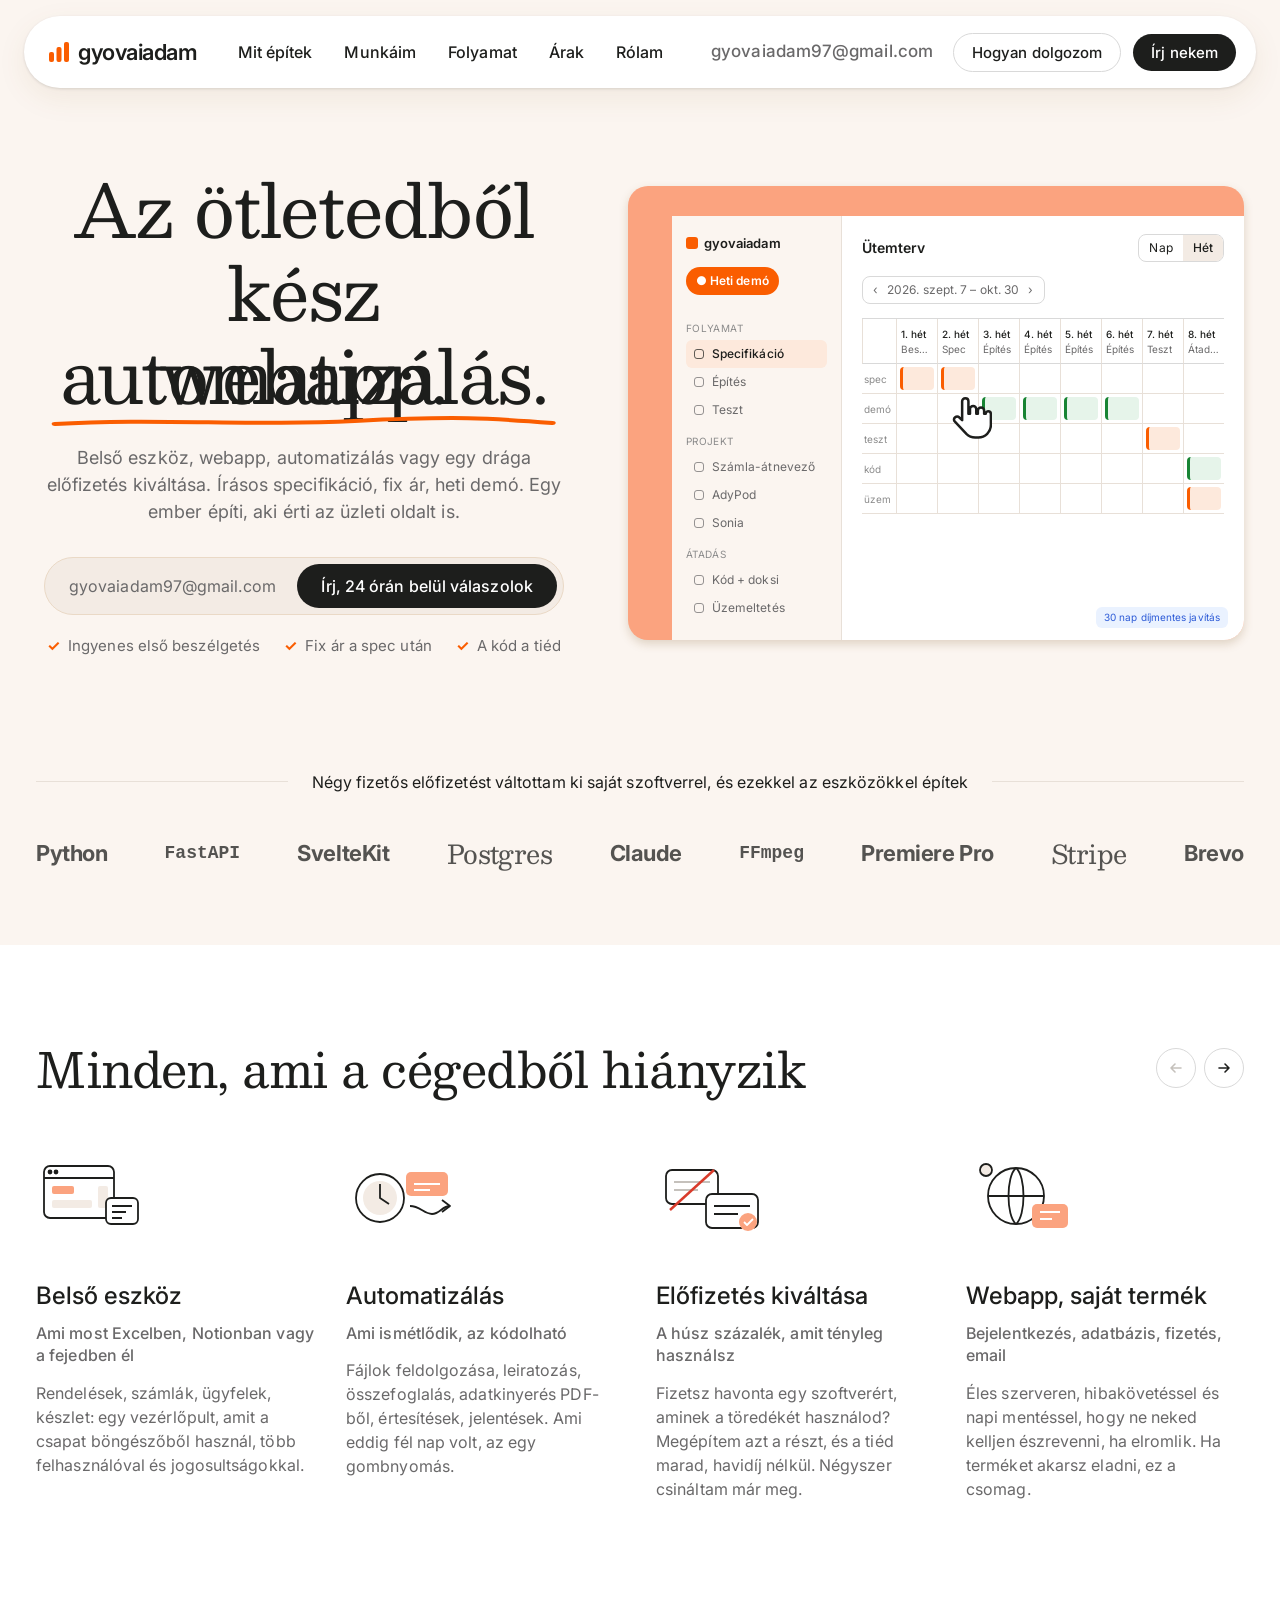
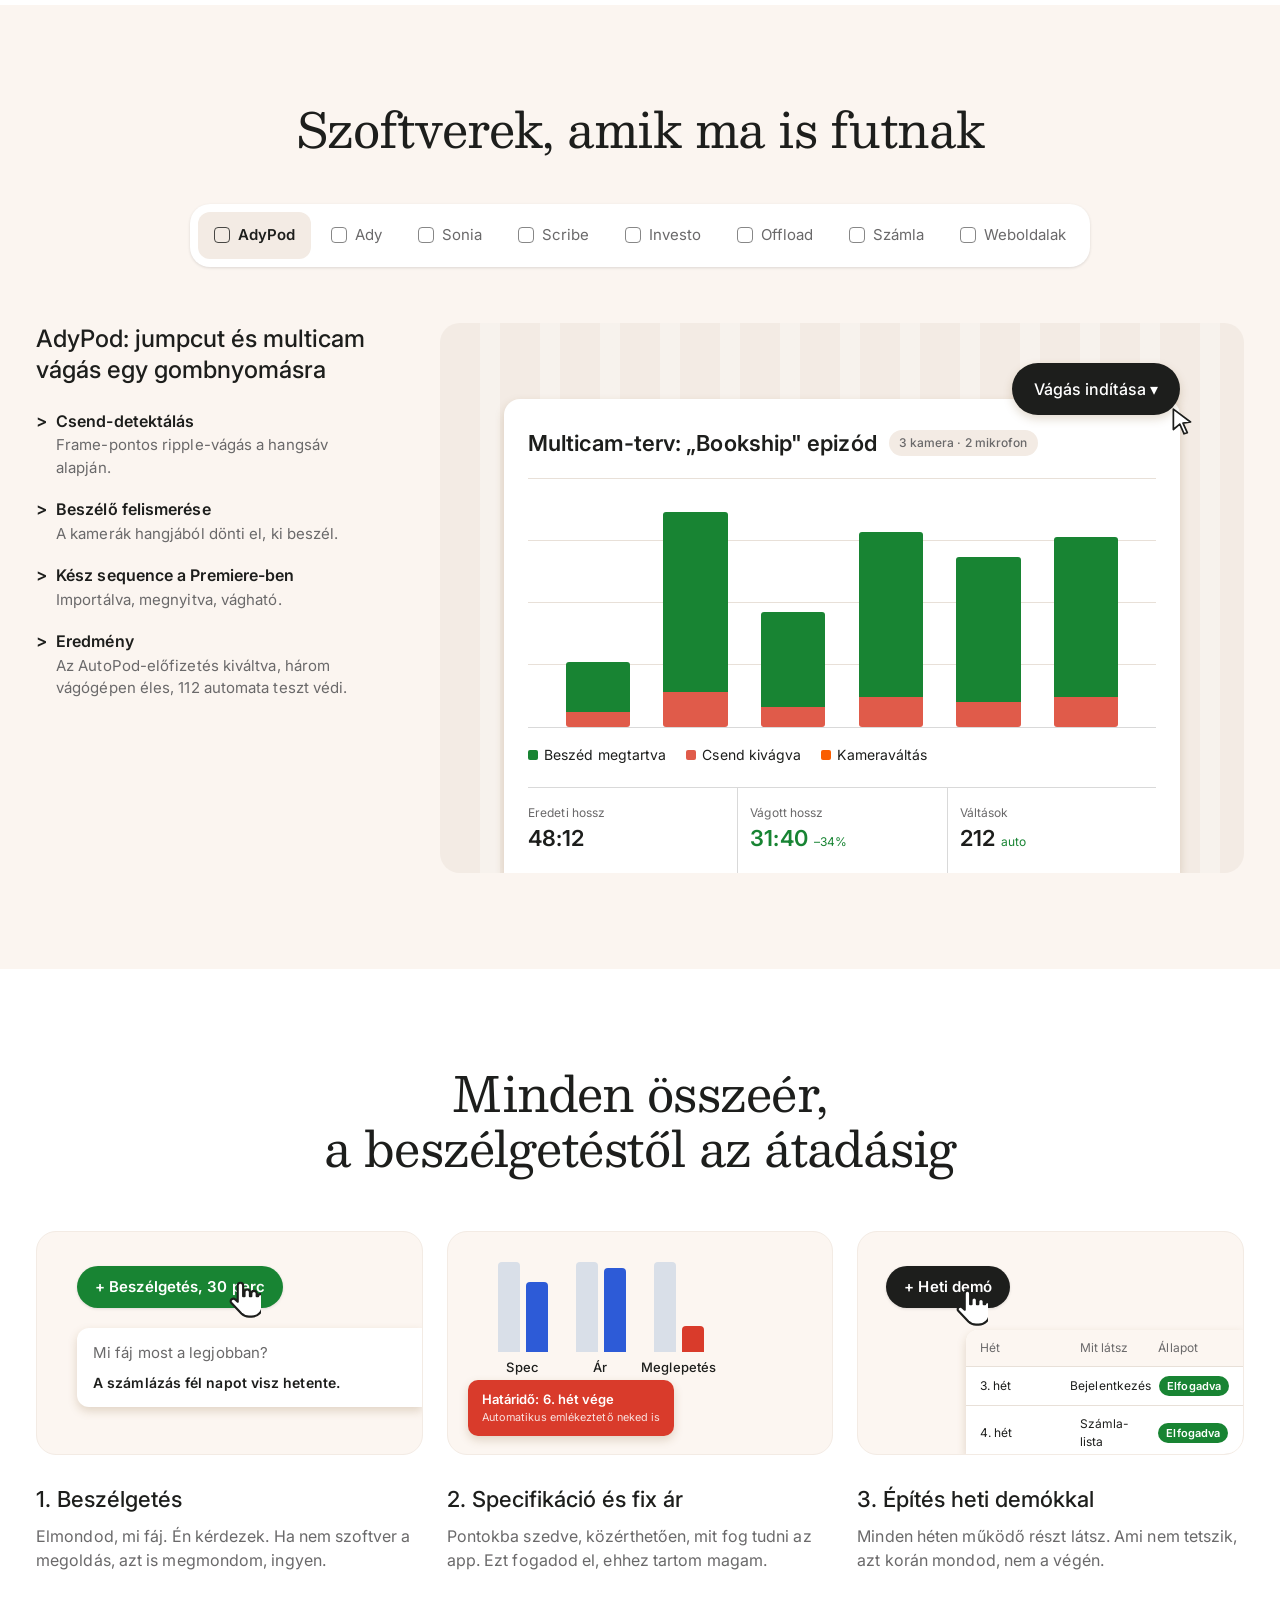
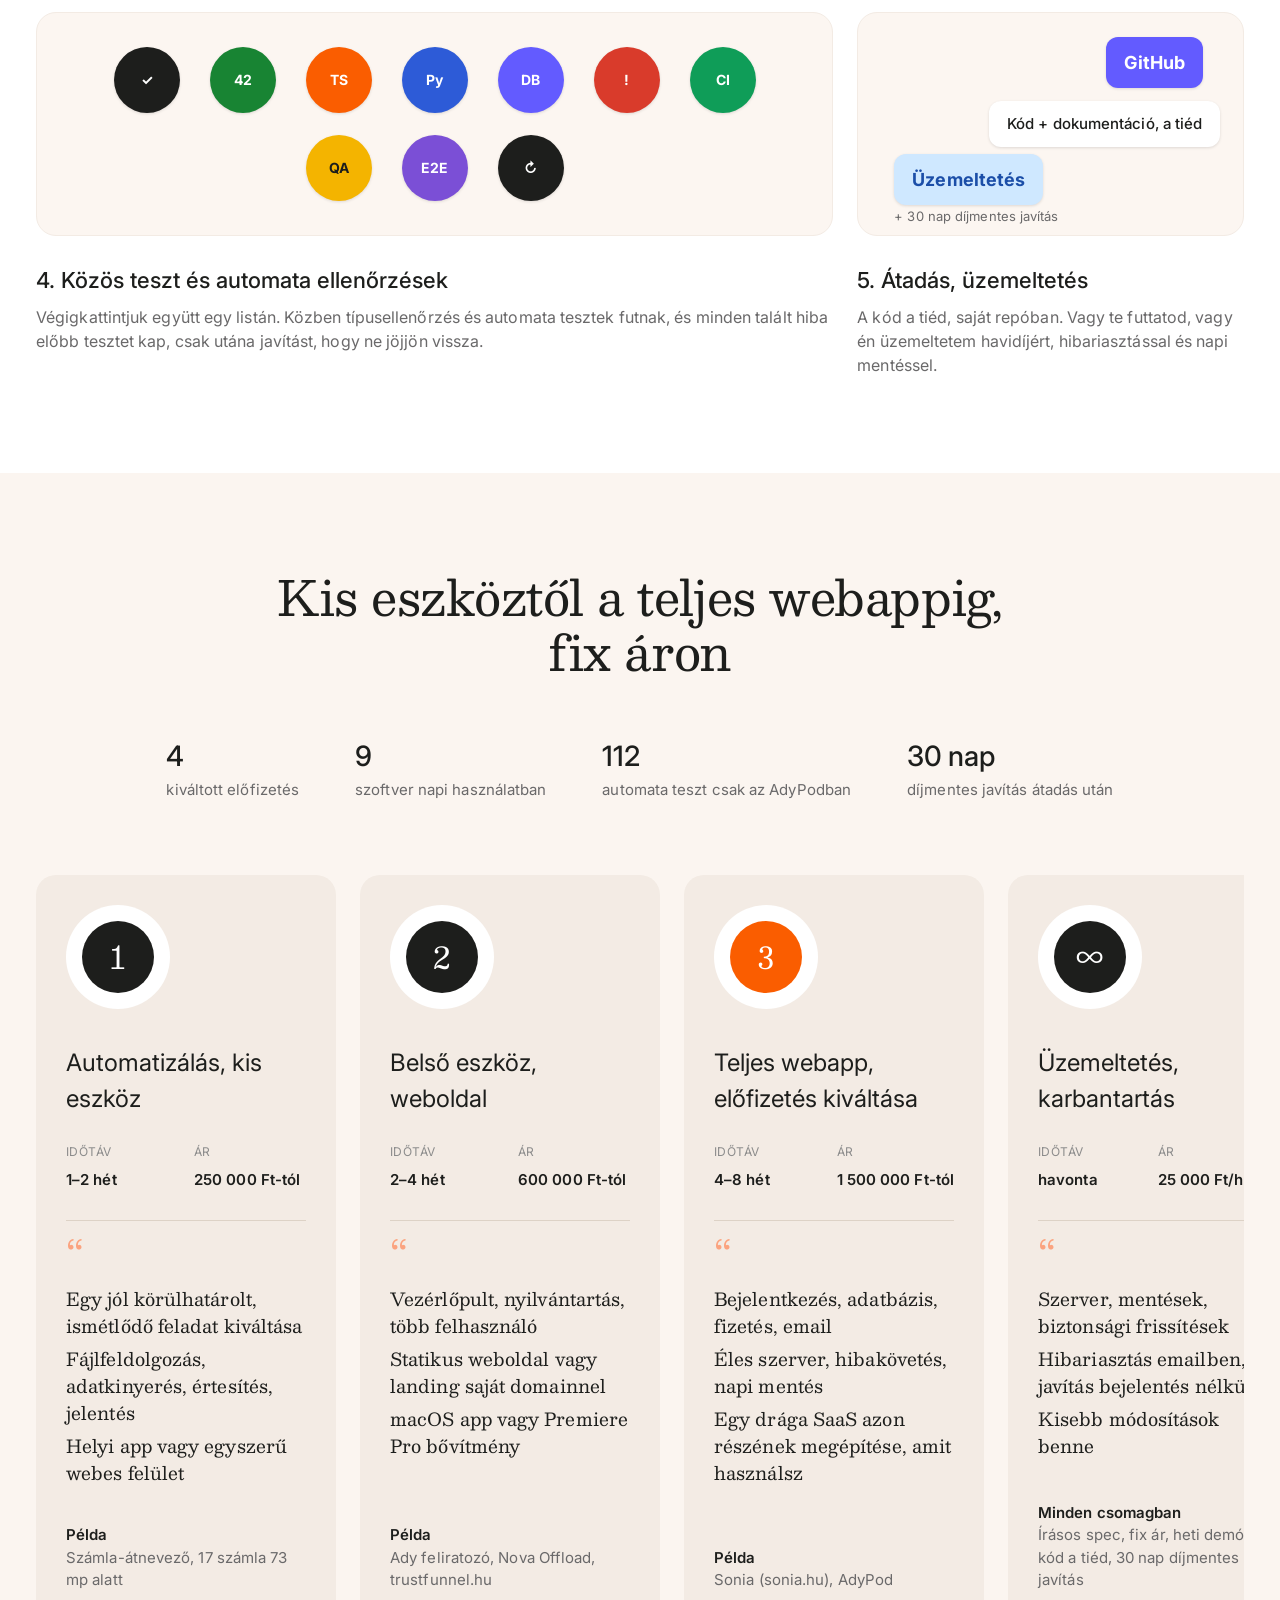
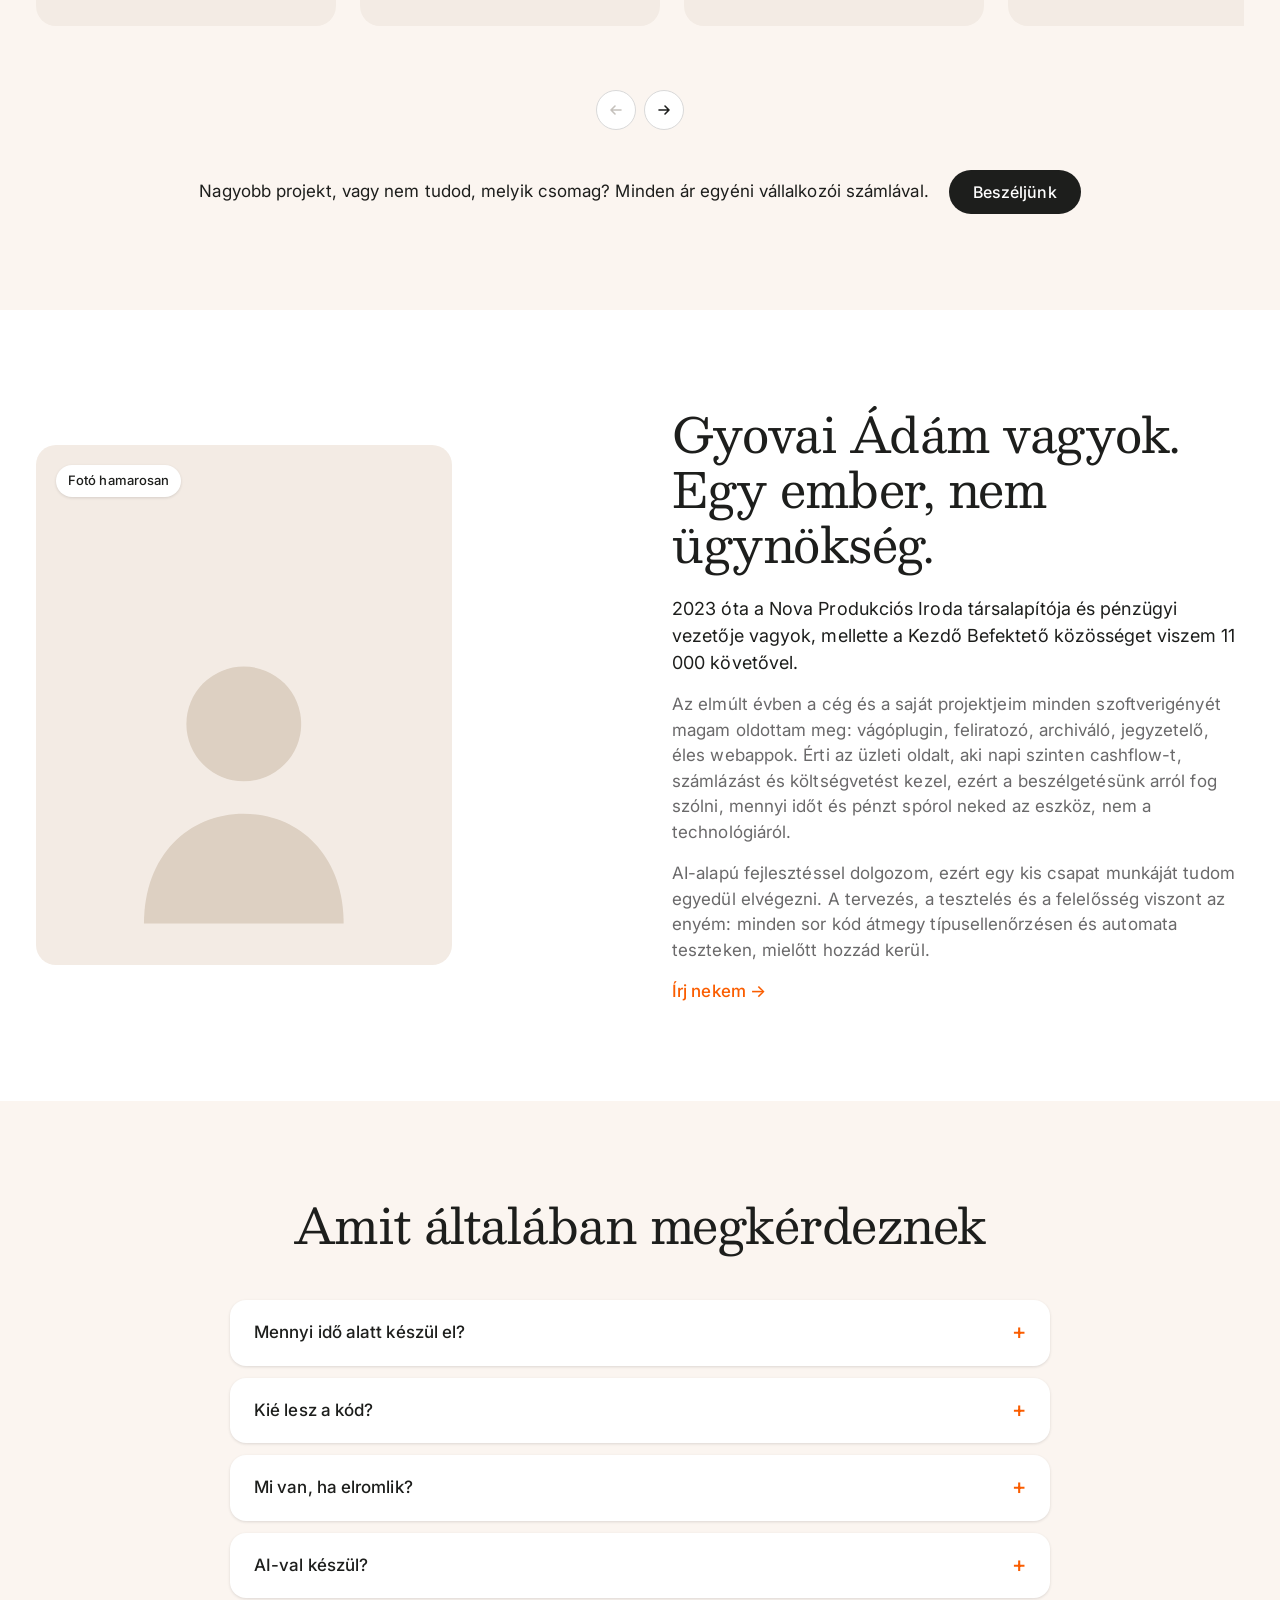
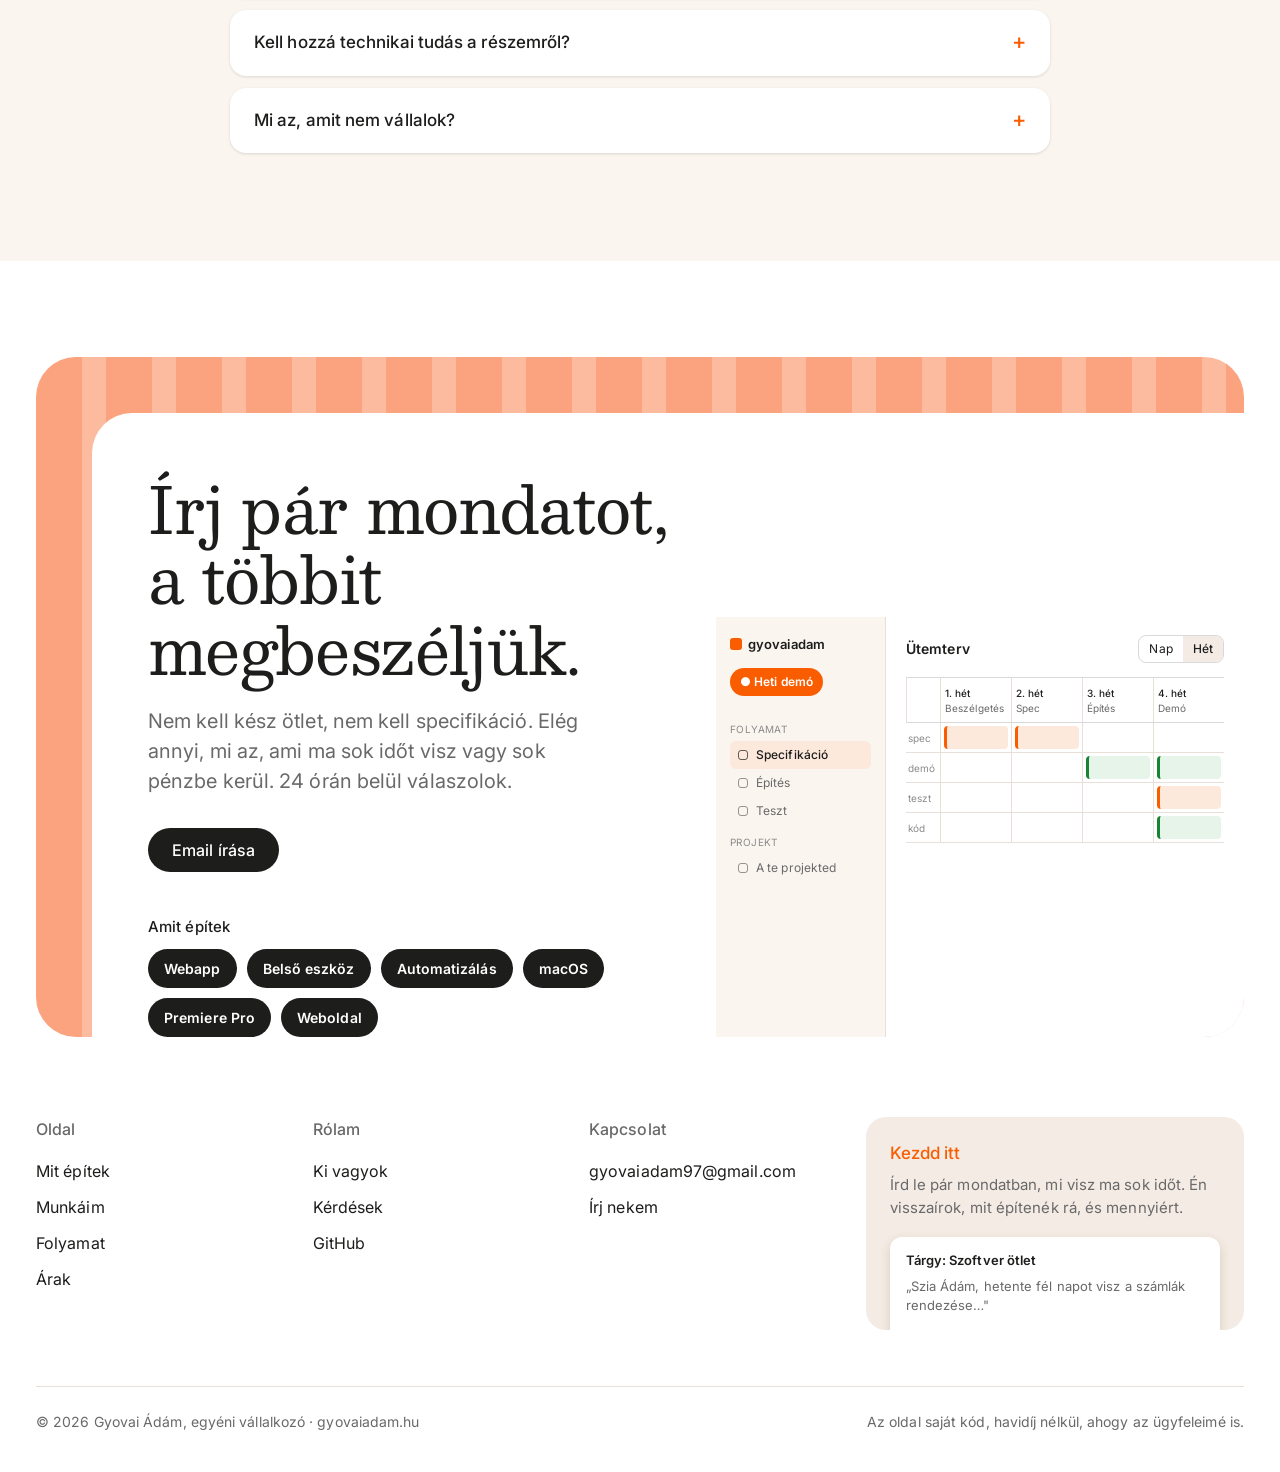
==== commit 4b016a90: "Újraépítve a getharvest.com (Harvest) stílusára: krém alap, Besley serif, narancs akcentus, lebegő n" ====
--- a/docs/index.html
+++ b/docs/index.html
@@ -3,447 +3,505 @@
 <head>
   <meta charset="utf-8">
   <meta name="viewport" content="width=device-width, initial-scale=1">
-  <title>Gyovai Ádám · Bármilyen szoftvert megépítek</title>
+  <title>Gyovai Ádám · Az ötletedből kész szoftver</title>
   <meta name="description" content="Belső eszköz, webapp, automatizálás vagy egy drága előfizetés kiváltása. Írásos specifikáció, fix ár, heti demó. Egy ember, aki érti az üzleti oldalt is.">
-  <meta property="og:title" content="Gyovai Ádám · Bármilyen szoftvert megépítek">
+  <meta property="og:title" content="Gyovai Ádám · Az ötletedből kész szoftver">
   <meta property="og:description" content="Belső eszköz, webapp, automatizálás vagy egy drága előfizetés kiváltása. Írásos specifikáció, fix ár, heti demó.">
-  <meta property="og:image" content="img/og.jpg">
   <meta property="og:type" content="website">
-  <meta name="theme-color" content="#141414">
-  <link rel="icon" href="data:image/svg+xml,%3Csvg xmlns='http://www.w3.org/2000/svg' viewBox='0 0 32 32'%3E%3Crect width='32' height='32' rx='6' fill='%23141414'/%3E%3Cpath d='M16 6v20M7.3 11l17.4 10M7.3 21l17.4-10' stroke='%23d4d0c9' stroke-width='2.4' stroke-linecap='round'/%3E%3C/svg%3E">
+  <meta name="theme-color" content="#fbf5f0">
+  <link rel="icon" href="data:image/svg+xml,%3Csvg xmlns='http://www.w3.org/2000/svg' viewBox='0 0 32 32'%3E%3Crect width='32' height='32' rx='8' fill='%23fbf5f0'/%3E%3Crect x='7' y='16' width='5' height='9' rx='2' fill='%23fa5d00'/%3E%3Crect x='13.5' y='10' width='5' height='15' rx='2' fill='%23fa5d00'/%3E%3Crect x='20' y='6' width='5' height='19' rx='2' fill='%23fa5d00'/%3E%3C/svg%3E">
   <link rel="preconnect" href="https://fonts.googleapis.com">
   <link rel="preconnect" href="https://fonts.gstatic.com" crossorigin>
-  <link href="https://fonts.googleapis.com/css2?family=Inter:wght@300;400;500&family=JetBrains+Mono:wght@400&display=swap" rel="stylesheet">
+  <link href="https://fonts.googleapis.com/css2?family=Besley:wght@400;500&family=Inter:wght@400;500;600;700&display=swap" rel="stylesheet">
   <link rel="stylesheet" href="style.css">
 </head>
 <body>
 
 <header class="nav">
   <div class="nav-in">
-    <a class="wordmark" href="#">gyovaiadam.hu <span>szoftver vállalkozásoknak</span></a>
-    <nav class="nav-r" aria-label="Fő navigáció">
-      <a class="chip" href="#munkaim">Munkáim</a>
-      <a class="chip" href="#mit-epitek">Mit építek</a>
-      <a class="chip" href="#arak">Árak</a>
-      <a class="chip" href="#rolam">Rólam</a>
-      <a class="btn btn-fill" href="mailto:gyovaiadam97@gmail.com?subject=Szoftver%20%C3%B6tlet">Írj nekem</a>
-      <span class="star" aria-hidden="true"><svg viewBox="0 0 16 16" fill="none" stroke="currentColor" stroke-width="1.6" stroke-linecap="round"><path d="M8 1v14M1.9 4.5l12.2 7M1.9 11.5l12.2-7"/></svg></span>
-    </nav>
+    <div style="display:flex;align-items:center">
+      <a class="logo" href="#"><svg viewBox="0 0 22 22" aria-hidden="true"><rect x="1" y="11" width="5" height="10" rx="2" fill="#fa5d00"/><rect x="8.5" y="6" width="5" height="15" rx="2" fill="#fa5d00"/><rect x="16" y="1" width="5" height="20" rx="2" fill="#fa5d00"/></svg>gyovaiadam</a>
+      <nav class="nav-links" aria-label="Fő navigáció">
+        <a href="#mit-epitek">Mit építek</a><a href="#munkaim">Munkáim</a><a href="#folyamat">Folyamat</a><a href="#arak">Árak</a><a href="#rolam">Rólam</a>
+      </nav>
+    </div>
+    <div class="nav-r">
+      <a class="login" href="mailto:gyovaiadam97@gmail.com">gyovaiadam97@gmail.com</a>
+      <a class="btn btn-line btn-sm" href="#folyamat">Hogyan dolgozom</a>
+      <a class="btn btn-dark btn-sm" href="mailto:gyovaiadam97@gmail.com?subject=Szoftver%20%C3%B6tlet">Írj nekem</a>
+    </div>
   </div>
 </header>
 
 <main>
 
-<section class="hero frame">
-  <span class="dot"></span>
-  <div class="hero-img" aria-hidden="true">
-    <picture>
-      <source media="(max-width: 700px)" srcset="img/hero-m.webp">
-      <img src="img/hero.webp" alt="" fetchpriority="high">
-    </picture>
-  </div>
-  <div class="hero-in">
-    <h1>Bármilyen szoftvert megépítek.<span>Hetek alatt, nem hónapok.</span></h1>
-    <p class="lead">Belső eszköz, webapp, automatizálás vagy egy drága előfizetés kiváltása. Írásos specifikáció, fix ár, heti demó.</p>
-    <div class="hero-cta">
-      <a class="btn btn-fill" href="mailto:gyovaiadam97@gmail.com?subject=Szoftver%20%C3%B6tlet">Írj, 24 órán belül válaszolok</a>
-      <a class="btn btn-ghost" href="#munkaim">Mit építettem eddig</a>
-    </div>
-    <div class="float float-1" aria-hidden="true">
-      <span class="av"></span>
-      <div><b>Feliratozó kellene Submagic helyett</b><small>Nova Produkciós Iroda · #eszközök</small></div>
-      <span class="st"></span>
-    </div>
-    <div class="float float-2" aria-hidden="true">
-      Építs egy eszközt, ami a <span class="k"><i></i>bejövő számlákat</span> dátum és kiállító szerint átnevezi, és a kész mappát <span class="k o"><i></i>Drive-ra</span> teszi<span class="cur"></span>
-      <div class="bar"><span>+</span><span>Specifikáció</span><span>Fix ár</span><span class="go"><svg viewBox="0 0 12 12" fill="none" stroke="currentColor" stroke-width="1.6" stroke-linecap="round"><path d="M6 10V2M2.5 5.5L6 2l3.5 3.5"/></svg></span></div>
+<section class="hero">
+  <div class="wrap cols">
+    <div class="hero-txt">
+      <h1>Az ötletedből<br>kész<br><span class="rot" id="rot"><span class="w on">webapp.</span><span class="w">automatizálás.</span><span class="w">vágóplugin.</span><span class="w">belső eszköz.</span><span class="w">weboldal.</span><svg viewBox="0 0 300 16" preserveAspectRatio="none" aria-hidden="true"><path d="M3 10 C 60 4, 120 12, 180 7 S 260 4, 297 9" fill="none" stroke="#fa5d00" stroke-width="4" stroke-linecap="round"/></svg></span></h1>
+      <p class="lead">Belső eszköz, webapp, automatizálás vagy egy drága előfizetés kiváltása. Írásos specifikáció, fix ár, heti demó. Egy ember építi, aki érti az üzleti oldalt is.</p>
+      <div class="mailbox">
+        <span class="addr">gyovaiadam97@gmail.com</span>
+        <a class="btn btn-dark" href="mailto:gyovaiadam97@gmail.com?subject=Szoftver%20%C3%B6tlet">Írj, 24 órán belül válaszolok</a>
+      </div>
+      <div class="checks"><span>Ingyenes első beszélgetés</span><span>Fix ár a spec után</span><span>A kód a tiéd</span></div>
+    </div>
+    <div class="shot" aria-hidden="true">
+      <div class="app">
+        <div class="side">
+          <div class="brand"><i></i>gyovaiadam</div>
+          <span class="timer">● Heti demó</span>
+          <div class="grp">Folyamat</div>
+          <div class="it on">Specifikáció</div><div class="it">Építés</div><div class="it">Teszt</div>
+          <div class="grp">Projekt</div>
+          <div class="it">Számla-átnevező</div><div class="it">AdyPod</div><div class="it">Sonia</div>
+          <div class="grp">Átadás</div>
+          <div class="it">Kód + doksi</div><div class="it">Üzemeltetés</div>
+        </div>
+        <div class="main">
+          <div class="hd"><b>Ütemterv</b><span class="seg"><span>Nap</span><span class="on">Hét</span></span></div>
+          <span class="range">‹ &nbsp; 2026. szept. 7 – okt. 30 &nbsp; ›</span>
+          <div class="grid">
+            <div class="h"></div>
+            <div class="h"><b>1. hét</b>Beszélgetés</div><div class="h"><b>2. hét</b>Spec</div><div class="h"><b>3. hét</b>Építés</div><div class="h"><b>4. hét</b>Építés</div><div class="h"><b>5. hét</b>Építés</div><div class="h"><b>6. hét</b>Építés</div><div class="h"><b>7. hét</b>Teszt</div><div class="h"><b>8. hét</b>Átadás</div>
+            <div class="r">spec</div><div class="c"><i></i></div><div class="c"><i></i></div><div class="c"></div><div class="c"></div><div class="c"></div><div class="c"></div><div class="c"></div><div class="c"></div>
+            <div class="r">demó</div><div class="c"></div><div class="c"></div><div class="c"><i class="g"></i></div><div class="c"><i class="g"></i></div><div class="c"><i class="g"></i></div><div class="c"><i class="g"></i></div><div class="c"></div><div class="c"></div>
+            <div class="r">teszt</div><div class="c"></div><div class="c"></div><div class="c"></div><div class="c"></div><div class="c"></div><div class="c"></div><div class="c"><i></i></div><div class="c"></div>
+            <div class="r">kód</div><div class="c"></div><div class="c"></div><div class="c"></div><div class="c"></div><div class="c"></div><div class="c"></div><div class="c"></div><div class="c"><i class="g"></i></div>
+            <div class="r">üzem</div><div class="c"></div><div class="c"></div><div class="c"></div><div class="c"></div><div class="c"></div><div class="c"></div><div class="c"></div><div class="c"><i></i></div>
+          </div>
+          <span class="lock">30 nap díjmentes javítás</span>
+        </div>
+      </div>
+      <svg class="cursor" viewBox="0 0 24 28" aria-hidden="true"><path d="M9 2c1.2 0 2 .9 2 2v8h1V9c0-1.1.9-2 2-2s2 .9 2 2v3h1v-2c0-1.1.9-2 2-2s2 .9 2 2v2h1c0-1 .9-1.6 1.7-1.6.9 0 1.6.8 1.6 1.8V19c0 4.5-3.6 8-8 8h-2c-2.2 0-4.2-.9-5.6-2.3L2.4 17c-.8-.8-.8-2 0-2.7s2-.8 2.8 0L7 16V4c0-1.1.9-2 2-2z" fill="#fff" stroke="#1d1e1c" stroke-width="1.6" stroke-linejoin="round"/></svg>
+    </div>
+  </div>
+</section>
+
+<section class="trust">
+  <div class="wrap">
+    <div class="lbl">Négy fizetős előfizetést váltottam ki saját szoftverrel, és ezekkel az eszközökkel építek</div>
+    <div class="logos" aria-label="Technológiák">
+      <span>Python</span><span class="mono">FastAPI</span><span>SvelteKit</span><span class="serif">Postgres</span><span>Claude</span><span class="mono">FFmpeg</span><span>Premiere Pro</span><span class="serif">Stripe</span><span>Brevo</span>
+    </div>
+  </div>
+</section>
+
+<section class="sec white" id="mit-epitek">
+  <div class="wrap">
+    <div class="head-row" data-reveal>
+      <h2>Minden, ami a cégedből hiányzik</h2>
+      <div class="arrows"><button class="arrow" id="wfPrev" aria-label="Előző" disabled><svg viewBox="0 0 16 16" fill="none" stroke="currentColor" stroke-width="1.6" stroke-linecap="round" stroke-linejoin="round"><path d="M13 8H3M7 4L3 8l4 4"/></svg></button><button class="arrow" id="wfNext" aria-label="Következő"><svg viewBox="0 0 16 16" fill="none" stroke="currentColor" stroke-width="1.6" stroke-linecap="round" stroke-linejoin="round"><path d="M3 8h10M9 4l4 4-4 4"/></svg></button></div>
+    </div>
+    <div class="rail" id="wfRail">
+      <article class="wf" data-reveal>
+        <svg viewBox="0 0 110 90" fill="none" stroke="#1d1e1c" stroke-width="1.8" stroke-linejoin="round"><rect x="8" y="14" width="70" height="52" rx="6" fill="#fff"/><path d="M8 26h70"/><rect x="16" y="34" width="22" height="8" rx="2" fill="#fba37f" stroke="none"/><rect x="16" y="48" width="40" height="8" rx="2" fill="#f3ebe4" stroke="none"/><rect x="62" y="34" width="10" height="22" rx="2" fill="#f3ebe4" stroke="none"/><rect x="70" y="46" width="32" height="26" rx="5" fill="#fff"/><path d="M76 54h20M76 60h14M76 66h10"/><circle cx="14" cy="20" r="1.5" fill="#1d1e1c"/><circle cx="20" cy="20" r="1.5" fill="#1d1e1c"/></svg>
+        <h3>Belső eszköz</h3>
+        <p class="sub">Ami most Excelben, Notionban vagy a fejedben él</p>
+        <p>Rendelések, számlák, ügyfelek, készlet: egy vezérlőpult, amit a csapat böngészőből használ, több felhasználóval és jogosultságokkal.</p>
+      </article>
+      <article class="wf" data-reveal style="--d:.1s">
+        <svg viewBox="0 0 110 90" fill="none" stroke="#1d1e1c" stroke-width="1.8" stroke-linejoin="round"><circle cx="34" cy="46" r="24" fill="#fff"/><circle cx="34" cy="46" r="17" fill="#f3ebe4" stroke="none"/><path d="M34 32v14l9 6"/><rect x="60" y="20" width="42" height="24" rx="5" fill="#fba37f" stroke="none"/><path d="M68 32h26M68 38h16" stroke="#fff"/><path d="M64 54c10 0 14 8 22 8s10-8 18-8" /><path d="M96 48l8 6-8 6"/></svg>
+        <h3>Automatizálás</h3>
+        <p class="sub">Ami ismétlődik, az kódolható</p>
+        <p>Fájlok feldolgozása, leiratozás, összefoglalás, adatkinyerés PDF-ből, értesítések, jelentések. Ami eddig fél nap volt, az egy gombnyomás.</p>
+      </article>
+      <article class="wf" data-reveal style="--d:.2s">
+        <svg viewBox="0 0 110 90" fill="none" stroke="#1d1e1c" stroke-width="1.8" stroke-linejoin="round"><rect x="10" y="18" width="52" height="34" rx="6" fill="#fff"/><path d="M18 30h36M18 38h24" stroke="#c5c1bc"/><path d="M14 58l44-40" stroke="#d93b2b" stroke-width="2.5"/><rect x="50" y="42" width="52" height="34" rx="6" fill="#fff"/><path d="M58 54h36M58 62h24"/><circle cx="92" cy="70" r="9" fill="#fba37f" stroke="none"/><path d="M88 70l3 3 6-6" stroke="#fff"/></svg>
+        <h3>Előfizetés kiváltása</h3>
+        <p class="sub">A húsz százalék, amit tényleg használsz</p>
+        <p>Fizetsz havonta egy szoftverért, aminek a töredékét használod? Megépítem azt a részt, és a tiéd marad, havidíj nélkül. Négyszer csináltam már meg.</p>
+      </article>
+      <article class="wf" data-reveal style="--d:.3s">
+        <svg viewBox="0 0 110 90" fill="none" stroke="#1d1e1c" stroke-width="1.8" stroke-linejoin="round"><circle cx="50" cy="44" r="28" fill="#fff"/><path d="M22 44h56M50 16c-10 8-10 48 0 56M50 16c10 8 10 48 0 56"/><rect x="66" y="52" width="36" height="24" rx="5" fill="#fba37f" stroke="none"/><path d="M74 60h20M74 67h12" stroke="#fff"/><circle cx="20" cy="18" r="6" fill="#f3ebe4"/></svg>
+        <h3>Webapp, saját termék</h3>
+        <p class="sub">Bejelentkezés, adatbázis, fizetés, email</p>
+        <p>Éles szerveren, hibakövetéssel és napi mentéssel, hogy ne neked kelljen észrevenni, ha elromlik. Ha terméket akarsz eladni, ez a csomag.</p>
+      </article>
+      <article class="wf" data-reveal style="--d:.4s">
+        <svg viewBox="0 0 110 90" fill="none" stroke="#1d1e1c" stroke-width="1.8" stroke-linejoin="round"><rect x="12" y="14" width="86" height="54" rx="8" fill="#fff"/><path d="M40 78h30M55 68v10"/><rect x="20" y="22" width="30" height="38" rx="4" fill="#f3ebe4" stroke="none"/><rect x="56" y="22" width="34" height="14" rx="3" fill="#fba37f" stroke="none"/><path d="M56 44h34M56 52h22"/></svg>
+        <h3>macOS app, Premiere plugin</h3>
+        <p class="sub">A saját gépeden fut, internet nélkül</p>
+        <p>Natív asztali eszköz vagy bővítmény a vágóprogramba. A vágócsapatnak így készült az AdyPod és a Nova Offload.</p>
+      </article>
+      <article class="wf" data-reveal style="--d:.5s">
+        <svg viewBox="0 0 110 90" fill="none" stroke="#1d1e1c" stroke-width="1.8" stroke-linejoin="round"><rect x="14" y="12" width="82" height="62" rx="8" fill="#fff"/><path d="M14 26h82"/><rect x="24" y="36" width="36" height="8" rx="2" fill="#1d1e1c" stroke="none"/><rect x="24" y="50" width="52" height="5" rx="2" fill="#c5c1bc" stroke="none"/><rect x="24" y="59" width="40" height="5" rx="2" fill="#c5c1bc" stroke="none"/><rect x="68" y="34" width="20" height="12" rx="6" fill="#fba37f" stroke="none"/></svg>
+        <h3>Weboldal, landing</h3>
+        <p class="sub">Saját domain, havidíj nélkül</p>
+        <p>Gyors, statikus oldal Framer és Webflow helyett, ugyanazzal a kinézettel. A trustfunnel.hu így spórol évi 60 000 forintot.</p>
+      </article>
     </div>
   </div>
 </section>
 
 <section class="sec" id="munkaim">
   <div class="wrap">
-    <div class="head-row">
-      <div class="sec-head" data-reveal>
-        <span class="tag">Munkáim</span>
-        <h2>Szoftverek, amik ma is futnak.</h2>
-        <p>Mindegyiket egyedül építettem, és mindegyiket valaki naponta használja. Nem demók, nem tanulóprojektek.</p>
-      </div>
-      <button class="arrow" id="railNext" aria-label="Következő"><svg viewBox="0 0 14 14" fill="none" stroke="currentColor" stroke-width="1.4" stroke-linecap="round" stroke-linejoin="round"><path d="M2 7h10M8 3l4 4-4 4"/></svg></button>
-    </div>
-    <div class="rail-wrap">
-      <span class="rail-counter" id="railCounter">1 / 9</span>
-      <div class="rail" id="rail">
-
-        <article class="work" data-reveal>
-          <div class="rows">
-            <div class="row"><span class="ic">01</span>Csendrészek felismerése a hangsávon</div>
-            <div class="row"><span class="ic g">02</span>Beszélő azonosítása a kamerák hangjából</div>
-            <div class="row"><span class="ic">03</span>Kész sequence a Premiere Próban</div>
-          </div>
-          <div class="meta"><span class="tag">Premiere Pro plugin</span><h3>AdyPod</h3></div>
-          <p class="desc">Jumpcut és multicam vágás automatikusan. <b>Az AutoPod-előfizetés kiváltva, három vágógépen éles, 112 automata teszt védi.</b></p>
-        </article>
-
-        <article class="work" data-reveal>
-          <div class="rows">
-            <div class="row"><span class="ic">01</span>Helyi átírás szószintű időzítéssel</div>
-            <div class="row"><span class="ic b">02</span>Felirat ráégetése a videóra</div>
-            <div class="row"><span class="ic">03</span>Átirat letöltése öt formátumban</div>
-          </div>
-          <div class="meta"><span class="tag">Webapp · feliratozó</span><h3>Ady</h3></div>
-          <p class="desc">Videófeliratozó egy produkciós stúdiónak, böngészőből, a saját gépükön. <b>Submagic és Alrite kiváltva, négy munkatárs használja naponta.</b></p>
-        </article>
-
-        <article class="work" data-reveal>
-          <div class="rows">
-            <div class="row"><span class="ic">01</span>Esti kérdés, válasz hangban vagy szövegben</div>
-            <div class="row"><span class="ic v">02</span>Elemzés és összefoglaló a 21. napon</div>
-            <div class="row"><span class="ic">03</span>Saját szerver, Postgres, hibakövetés</div>
-          </div>
-          <div class="meta"><span class="tag">Éles webapp</span><h3>Sonia</h3></div>
-          <p class="desc">21 napos önismereti interjú, heti email-emlékeztetővel. <b>Publikus, működő termék: <a href="https://sonia.hu" target="_blank" rel="noopener">sonia.hu</a></b></p>
-        </article>
-
-        <article class="work" data-reveal>
-          <div class="rows">
-            <div class="row"><span class="ic">01</span>Helyben futó magyar átirat</div>
-            <div class="row"><span class="ic o">02</span>AI-összefoglaló a megbeszélésről</div>
-            <div class="row"><span class="ic">03</span>Archívum és Notion-szinkron</div>
-          </div>
-          <div class="meta"><span class="tag">macOS app</span><h3>Scribe</h3></div>
-          <p class="desc">Megbeszélés-jegyző. A kész összefoglalón kívül semmi nem hagyja el a gépet. <b>Napi használatban egy ügyvezetőnél.</b></p>
-        </article>
-
-        <article class="work" data-reveal>
-          <div class="rows">
-            <div class="row"><span class="ic">01</span>Tranzakció-import Excelből</div>
-            <div class="row"><span class="ic g">02</span>All-time hozamgörbe minden időtávon</div>
-            <div class="row"><span class="ic">03</span>Szabályalapú értékelés és javaslat</div>
-          </div>
-          <div class="meta"><span class="tag">Webapp · pénzügy</span><h3>Investo</h3></div>
-          <p class="desc">Portfólióelemző saját befektetési szabályokkal. <b>A Google Finance portfóliókövetőjét váltotta ki.</b></p>
-        </article>
-
-        <article class="work" data-reveal>
-          <div class="rows">
-            <div class="row"><span class="ic">01</span>Kamerakártya SSD-re és HDD-re egy olvasással</div>
-            <div class="row"><span class="ic b">02</span>Hash-ellenőrzés minden fájlon</div>
-            <div class="row"><span class="ic">03</span>A stúdió kézikönyve szerinti mappák</div>
-          </div>
-          <div class="meta"><span class="tag">macOS app</span><h3>Nova Offload</h3></div>
-          <p class="desc">Archiváló app produkciós stúdiónak, natív ablakos felülettel. <b>Az Offshoot-előfizetés kiváltva.</b></p>
-        </article>
-
-        <article class="work" data-reveal>
-          <div class="rows">
-            <div class="row"><span class="ic">01</span>ZIP bedobása, PDF-ek kicsomagolása</div>
-            <div class="row"><span class="ic o">02</span>Dátum és kiállító kinyerése AI-val</div>
-            <div class="row"><span class="ic">03</span>Átnevezett fájlok kész mappában</div>
-          </div>
-          <div class="meta"><span class="tag">Automatizálás · AI</span><h3>Számla-átnevező</h3></div>
-          <p class="desc">Öt párhuzamos szálon, helyi appban. <b>17 számla 73 másodperc alatt, kézi munka nulla.</b></p>
-        </article>
-
-        <article class="work" data-reveal>
-          <div class="rows">
-            <div class="row"><span class="ic">01</span>Framer-oldal letükrözése statikus HTML-be</div>
-            <div class="row"><span class="ic g">02</span>Saját domain, HTTPS, minden elem helyben</div>
-            <div class="row"><span class="ic">03</span>Havidíj: nulla</div>
-          </div>
-          <div class="meta"><span class="tag">Weboldal</span><h3>trustfunnel.hu</h3></div>
-          <p class="desc">Céges weboldal kiváltása azonos kinézettel. <b>Évi 60 000 Ft megtakarítás. <a href="https://www.trustfunnel.hu" target="_blank" rel="noopener">Megnézem</a></b></p>
-        </article>
-
-        <article class="work" data-reveal>
-          <div class="rows">
-            <div class="row"><span class="ic">01</span>Ajánlati landing saját domainen</div>
-            <div class="row"><span class="ic v">02</span>Kattintásos szövegszerkesztő kollégáknak</div>
-            <div class="row"><span class="ic">03</span>Mentés = azonnali élesítés</div>
-          </div>
-          <div class="meta"><span class="tag">Landing + szerkesztő</span><h3>Podcast-ajánlat oldal</h3></div>
-          <p class="desc">A nem fejlesztő kolléga is átírja a szöveget. <b>Szövegmódosítás fejlesztő nélkül. <a href="https://podcast.novastudio.hu" target="_blank" rel="noopener">Megnézem</a></b></p>
-        </article>
-
-      </div>
-    </div>
-  </div>
-</section>
-
-<section class="sec">
-  <div class="wrap">
-    <div class="sec-head center" data-reveal>
-      <span class="tag">Számokban</span>
-      <h2>Kevesebb pénz, kevesebb idő, több kontroll.</h2>
-    </div>
-    <div class="stats">
-      <div class="stat" data-reveal style="--d:0.0s"><div class="num"><span data-count="4">0</span><small>előfizetés</small></div><h3>Kiváltva saját szoftverrel</h3><p>AutoPod, Submagic, Offshoot és Framer helyett saját eszköz, ami a tiéd marad.</p></div>
-      <div class="stat" data-reveal style="--d:0.12s"><div class="num"><span data-count="9">0</span><small>szoftver</small></div><h3>Napi használatban</h3><p>Plugin, webapp, macOS app és automatizálás, mind valós munkában, nem demóban.</p></div>
-      <div class="stat" data-reveal style="--d:0.24s"><div class="num">1–<span data-count="8">0</span><small>hét</small></div><h3>Az első beszélgetéstől az átadásig</h3><p>Kis eszköznél egy-két hét, teljes webappnál négy-nyolc. A határidő a specifikációban van.</p></div>
-    </div>
-  </div>
-</section>
-
-<section class="wrap-wide" id="folyamat">
-  <div class="big frame" data-reveal>
-    <span class="dot"></span>
-    <button class="arrow replay" id="tlReplay" aria-label="Újra"><svg viewBox="0 0 14 14" fill="none" stroke="currentColor" stroke-width="1.4" stroke-linecap="round" stroke-linejoin="round"><path d="M2.5 7a4.5 4.5 0 1 0 1.3-3.2"/><path d="M2 2v3h3"/></svg></button>
-    <div class="wrap">
-      <div class="big-in">
-        <div class="sec-head" data-reveal>
-          <span class="tag">Hogyan dolgozom</span>
-          <h2>Öt lépés, nulla meglepetés.</h2>
-          <p>Nem kell technikai tudás. Te a problémát mondod, én kérdezek, és minden döntés írásban rögzül, mielőtt egy sor kód készülne.</p>
-        </div>
+    <h2 class="center" data-reveal>Szoftverek, amik ma is futnak</h2>
+    <div class="tabs" id="tabs" data-reveal>
+      <button class="tab on" data-p="adypod"><i></i>AdyPod</button>
+      <button class="tab" data-p="ady"><i></i>Ady</button>
+      <button class="tab" data-p="sonia"><i></i>Sonia</button>
+      <button class="tab" data-p="scribe"><i></i>Scribe</button>
+      <button class="tab" data-p="investo"><i></i>Investo</button>
+      <button class="tab" data-p="offload"><i></i>Offload</button>
+      <button class="tab" data-p="szamla"><i></i>Számla</button>
+      <button class="tab" data-p="web"><i></i>Weboldalak</button>
+    </div>
+
+    <div class="panel on" data-panel="adypod">
+      <div>
+        <h3>AdyPod: jumpcut és multicam vágás egy gombnyomásra</h3>
+        <div class="li"><b>Csend-detektálás</b><span>Frame-pontos ripple-vágás a hangsáv alapján.</span></div>
+        <div class="li"><b>Beszélő felismerése</b><span>A kamerák hangjából dönti el, ki beszél.</span></div>
+        <div class="li"><b>Kész sequence a Premiere-ben</b><span>Importálva, megnyitva, vágható.</span></div>
+        <div class="li"><b>Eredmény</b><span>Az AutoPod-előfizetés kiváltva, három vágógépen éles, 112 automata teszt védi.</span></div>
+      </div>
+      <div class="frame"><span class="fab">Vágás indítása ▾</span>
+        <div class="card">
+          <div class="ttl">Multicam-terv: „Bookship" epizód <span class="pill">3 kamera · 2 mikrofon</span></div>
+          <div class="chart">
+            <div class="bar"><i style="height:20%"></i><i class="neg" style="height:6%"></i></div>
+            <div class="bar"><i style="height:72%"></i><i class="neg" style="height:14%"></i></div>
+            <div class="bar"><i style="height:38%"></i><i class="neg" style="height:8%"></i></div>
+            <div class="bar hl"><i style="height:66%"></i><i class="neg" style="height:12%"></i></div>
+            <div class="bar"><i style="height:58%"></i><i class="neg" style="height:10%"></i></div>
+            <div class="bar"><i style="height:64%"></i><i class="neg" style="height:12%"></i></div>
+          </div>
+          <div class="legend"><span>Beszéd megtartva</span><span class="c">Csend kivágva</span><span class="o">Kameraváltás</span></div>
+          <div class="kpis"><div class="kpi"><small>Eredeti hossz</small><b>48:12</b></div><div class="kpi"><small>Vágott hossz</small><b class="g">31:40</b><em>–34%</em></div><div class="kpi"><small>Váltások</small><b>212</b><em>auto</em></div></div>
+        </div>
+      </div>
+    </div>
+
+    <div class="panel" data-panel="ady">
+      <div>
+        <h3>Ady: feliratozó webapp a stúdiónak</h3>
+        <div class="li"><b>Helyi átírás</b><span>Whisper és WhisperX, szószintű időzítéssel, a saját gépükön.</span></div>
+        <div class="li"><b>Felirat ráégetése</b><span>FFmpeg-gel, a Nova arculatával.</span></div>
+        <div class="li"><b>Átirat öt formátumban</b><span>SRT, VTT, TXT, DOCX, JSON.</span></div>
+        <div class="li"><b>Eredmény</b><span>Submagic és Alrite kiváltva, négy munkatárs használja naponta.</span></div>
+      </div>
+      <div class="frame"><span class="fab">Letöltés ▾</span>
+        <div class="card">
+          <div class="ttl">Feliratozási sor <span class="pill">ma · 4 fájl</span></div>
+          <div class="list">
+            <div class="row"><span>Podcast_E42_final.mp4</span><span class="muted small">42:10</span><span class="st">Kész</span></div>
+            <div class="row"><span>Reels_kávé_v2.mov</span><span class="muted small">0:58</span><span class="st">Kész</span></div>
+            <div class="row"><span>Interjú_Kristóf.mp4</span><span class="muted small">18:33</span><span class="st o">Átírás 64%</span></div>
+            <div class="row"><span>Bro'dcast_S03E01.mp4</span><span class="muted small">55:02</span><span class="st g2">Sorban</span></div>
+          </div>
+          <div class="kpis" style="margin-top:22px"><div class="kpi"><small>Átírt perc ebben a hónapban</small><b>1 240</b></div><div class="kpi"><small>Kiváltott előfizetés</small><b class="g">2</b><em>Submagic, Alrite</em></div><div class="kpi"><small>Havidíj</small><b>0 Ft</b></div></div>
+        </div>
+      </div>
+    </div>
+
+    <div class="panel" data-panel="sonia">
+      <div>
+        <h3>Sonia: 21 napos önismereti interjú, élesben</h3>
+        <div class="li"><b>Esti kérdés</b><span>Válasz hangban vagy szövegben, heti email-emlékeztetővel.</span></div>
+        <div class="li"><b>Elemzés a 21. napon</b><span>Összefoglaló a mintákról, amiket a válaszaidban lát.</span></div>
+        <div class="li"><b>Saját szerver</b><span>Postgres, napi mentés, hibakövetés emailes riasztással.</span></div>
+        <div class="li"><b>Eredmény</b><span>Publikus, működő termék: <a href="https://sonia.hu" target="_blank" rel="noopener">sonia.hu</a></span></div>
+      </div>
+      <div class="frame"><span class="fab">Ma esti kérdés ▾</span>
+        <div class="card">
+          <div class="ttl">7. nap <span class="pill">21-ből</span></div>
+          <div class="term" style="font-family:inherit;font-size:16px;line-height:1.6;color:#1d1e1c;background:#fbf5f0">Mi volt ma az a pillanat, amikor a legjobban a helyeden érezted magad?</div>
+          <div class="term" style="font-family:inherit;font-size:16px;line-height:1.6;background:#fff;border:1px solid #e8e0d8;margin-top:12px">Amikor a délutáni hívás után egyedül maradtam a teraszon. <span class="muted small">🎤 0:41</span></div>
+          <div class="kpis" style="margin-top:22px"><div class="kpi"><small>Válaszok</small><b>7 / 21</b></div><div class="kpi"><small>Ismétlődő téma</small><b class="g">csend</b><em>3×</em></div><div class="kpi"><small>Következő emlékeztető</small><b>hétfő</b></div></div>
+        </div>
+      </div>
+    </div>
+
+    <div class="panel" data-panel="scribe">
+      <div>
+        <h3>Scribe: megbeszélés-jegyző, ami nem küld el semmit</h3>
+        <div class="li"><b>Helyben futó magyar átirat</b><span>WhisperX és beszélőfelismerés a gép saját processzorán.</span></div>
+        <div class="li"><b>AI-összefoglaló</b><span>Döntések, teendők, felelősök.</span></div>
+        <div class="li"><b>Archívum és Notion</b><span>Kereshető múlt, a kész összefoglaló megy csak a Notionba.</span></div>
+        <div class="li"><b>Eredmény</b><span>Napi használatban egy ügyvezetőnél, interjú-értékelő módban is.</span></div>
+      </div>
+      <div class="frame"><span class="fab">Összefoglaló ▾</span>
+        <div class="card">
+          <div class="ttl">Heti meeting · 2026. 08. 31. <span class="pill">52 perc · 3 beszélő</span></div>
+          <div class="list">
+            <div class="row"><span><b>Döntés</b> · A podcast-kampány szeptember 15-én indul</span><span></span><span class="st">Notionban</span></div>
+            <div class="row"><span><b>Teendő</b> · Kristóf: landing-szövegek péntekig</span><span></span><span class="st o">Nyitott</span></div>
+            <div class="row"><span><b>Teendő</b> · Ádám: árajánlat a stúdióbérlésre</span><span></span><span class="st o">Nyitott</span></div>
+            <div class="row"><span><b>Kérdés</b> · Kell-e külön Instagram-fiók a podcastnak?</span><span></span><span class="st g2">Később</span></div>
+          </div>
+        </div>
+      </div>
+    </div>
+
+    <div class="panel" data-panel="investo">
+      <div>
+        <h3>Investo: portfólióelemző saját szabályokkal</h3>
+        <div class="li"><b>Tranzakció-import</b><span>Excelből, vétel, eladás és devizaváltás is.</span></div>
+        <div class="li"><b>All-time hozamgörbe</b><span>Egy naptól öt évig, száz százalék pontossággal.</span></div>
+        <div class="li"><b>Javaslatmotor</b><span>Írásban rögzített szabályok döntenek, nem a hangulat.</span></div>
+        <div class="li"><b>Eredmény</b><span>A Google Finance portfóliókövetőjét váltotta ki.</span></div>
+      </div>
+      <div class="frame"><span class="fab">Jelentés exportja ▾</span>
+        <div class="card">
+          <div class="ttl">Portfólió-hozam ebben a negyedévben <span class="pill">USD</span></div>
+          <div class="chart">
+            <div class="bar"><i style="height:10%"></i><i class="neg" style="height:4%"></i></div>
+            <div class="bar"><i style="height:52%"></i><i class="neg" style="height:16%"></i></div>
+            <div class="bar"><i style="height:24%"></i><i class="neg" style="height:8%"></i></div>
+            <div class="bar"><i style="height:60%"></i><i class="neg" style="height:14%"></i></div>
+            <div class="bar hl"><i style="height:44%"></i><i class="neg" style="height:12%"></i></div>
+            <div class="bar"><i style="height:58%"></i><i class="neg" style="height:12%"></i></div>
+          </div>
+          <div class="legend"><span>Bevétel</span><span class="c">Költség</span><span class="o">Nyereség</span></div>
+          <div class="kpis"><div class="kpi"><small>Bevétel</small><b>$48 750</b><em>+34,2%</em></div><div class="kpi"><small>Költség</small><b>$19 500</b><em>+12,8%</em></div><div class="kpi"><small>Nyereség (60%)</small><b class="g">$29 250</b><em>+52,6%</em></div></div>
+        </div>
+      </div>
+    </div>
+
+    <div class="panel" data-panel="offload">
+      <div>
+        <h3>Nova Offload: archiválás, ami sosem töröl</h3>
+        <div class="li"><b>Egy olvasás, két cél</b><span>Kamerakártya SSD-re és HDD-re egyszerre.</span></div>
+        <div class="li"><b>Hash-ellenőrzés</b><span>Minden fájl bitre pontosan egyezik, MHL-jegyzőkönyvvel.</span></div>
+        <div class="li"><b>A stúdió kézikönyve szerint</b><span>Mappanevek, dátumok, kameránkénti szerkezet automatikusan.</span></div>
+        <div class="li"><b>Eredmény</b><span>Az Offshoot-előfizetés kiváltva, natív ablakos app.</span></div>
+      </div>
+      <div class="frame"><span class="fab">Mentés indítása ▾</span>
+        <div class="card">
+          <div class="ttl">2026.08.29. - Podcast S03E02 <span class="pill">SONY_A · SONY_B · AUDIO</span></div>
+          <div class="list">
+            <div class="row"><span>SONY_A → SSD4TM1 + 16TM1</span><span class="muted small">184 GB</span><span class="st">Ellenőrizve</span></div>
+            <div class="row"><span>SONY_B → SSD4TM1 + 16TM1</span><span class="muted small">171 GB</span><span class="st">Ellenőrizve</span></div>
+            <div class="row"><span>AUDIO/ZoomF3 → SSD4TM1 + 16TM1</span><span class="muted small">2,1 GB</span><span class="st o">Másolás 78%</span></div>
+          </div>
+          <div class="kpis" style="margin-top:22px"><div class="kpi"><small>Átlagsebesség</small><b>412 MB/s</b></div><div class="kpi"><small>Hash-hiba</small><b class="g">0</b></div><div class="kpi"><small>Törölt fájl</small><b>soha</b></div></div>
+        </div>
+      </div>
+    </div>
+
+    <div class="panel" data-panel="szamla">
+      <div>
+        <h3>Számla-átnevező: bedobod a ZIP-et, kész a mappa</h3>
+        <div class="li"><b>Kicsomagolás</b><span>ZIP-ek és egyedi PDF-ek vegyesen, egy menetben.</span></div>
+        <div class="li"><b>AI-alapú kinyerés</b><span>Teljesítési dátum és kiállító, öt párhuzamos szálon.</span></div>
+        <div class="li"><b>Átnevezett fájlok</b><span>ÉÉÉÉ-HH-NN_Kiállító.pdf, aznapi mappában.</span></div>
+        <div class="li"><b>Eredmény</b><span>17 számla 73 másodperc alatt, kézi munka nulla.</span></div>
+      </div>
+      <div class="frame"><span class="fab">Mappa megnyitása ▾</span>
+        <div class="card">
+          <div class="ttl">Feldolgozás <span class="pill">szamlak-2026-09-02</span></div>
+          <div class="term">
+            <div>$ bejovo_szamlak.zip → 17 PDF</div>
+            <div>dátum + kiállító kinyerése <b>5 szálon</b> …</div>
+            <div><span class="ok">✓</span> 2026-08-14_Telekom.pdf</div>
+            <div><span class="ok">✓</span> 2026-08-19_Rackhost.pdf</div>
+            <div><span class="ok">✓</span> 2026-08-27_Brevo.pdf</div>
+            <div><span class="ok">✓</span> 2026-08-30_Hostinger.pdf</div>
+            <div><b>kész: 17/17 · 73 mp</b></div>
+          </div>
+          <div class="kpis" style="margin-top:22px"><div class="kpi"><small>Egy számla</small><b>~4 mp</b></div><div class="kpi"><small>Biztos találat</small><b class="g">17/17</b></div><div class="kpi"><small>Kézi átnevezés</small><b>0</b></div></div>
+        </div>
+      </div>
+    </div>
+
+    <div class="panel" data-panel="web">
+      <div>
+        <h3>Weboldalak: Framer helyett saját kód</h3>
+        <div class="li"><b>trustfunnel.hu</b><span>Framer-oldal kiváltása azonos kinézettel, saját domain, HTTPS. <a href="https://www.trustfunnel.hu" target="_blank" rel="noopener">Megnézem</a></span></div>
+        <div class="li"><b>podcast.novastudio.hu</b><span>Ajánlati landing, mellé kattintásos szövegszerkesztő: a kolléga átírja, a mentés élesít. <a href="https://podcast.novastudio.hu" target="_blank" rel="noopener">Megnézem</a></span></div>
+        <div class="li"><b>Eredmény</b><span>Évi 60 000 Ft megtakarítás, szövegmódosítás fejlesztő nélkül.</span></div>
+      </div>
+      <div class="frame"><span class="fab">Mentés és élesítés ▾</span>
+        <div class="card">
+          <div class="ttl">Szövegszerkesztő · podcast.novastudio.hu <span class="pill">élő</span></div>
+          <div class="list">
+            <div class="row"><span>Hero-cím: „A podcast, ami ügyfelet hoz"</span><span></span><span class="st">Élesben</span></div>
+            <div class="row"><span>Árak-blokk: „390 000 Ft / epizód"</span><span></span><span class="st o">Módosítva</span></div>
+            <div class="row"><span>GYIK 3. kérdés</span><span></span><span class="st g2">Piszkozat</span></div>
+          </div>
+          <div class="kpis" style="margin-top:22px"><div class="kpi"><small>Havidíj</small><b>0 Ft</b></div><div class="kpi"><small>Élesítés</small><b class="g">~90 mp</b><em>git push</em></div><div class="kpi"><small>Fejlesztő kell hozzá</small><b>nem</b></div></div>
+        </div>
+      </div>
+    </div>
+  </div>
+</section>
+
+<section class="sec white" id="folyamat">
+  <div class="wrap">
+    <h2 class="center" data-reveal>Minden összeér,<br>a beszélgetéstől az átadásig</h2>
+    <div class="bento">
+      <div class="b" data-reveal>
+        <div class="art"><span class="btnp" style="left:40px;top:34px">+ Beszélgetés, 30 perc</span><span class="hand" style="left:190px;top:48px"></span><div class="win" style="left:40px;top:96px;right:0;border-radius:12px 0 0 12px"><div class="muted small">Mi fáj most a legjobban?</div><div style="margin-top:8px;font-weight:600">A számlázás fél napot visz hetente.</div></div></div>
+        <h3>1. Beszélgetés</h3><p>Elmondod, mi fáj. Én kérdezek. Ha nem szoftver a megoldás, azt is megmondom, ingyen.</p>
+      </div>
+      <div class="b" data-reveal style="--d:.1s">
+        <div class="art"><div class="bars" style="left:50px;top:30px"><div style="position:relative"><i style="height:90px"></i><i class="b" style="height:70px"></i><span class="lab">Spec<b>kész</b></span></div><div style="position:relative"><i style="height:90px"></i><i class="b" style="height:84px"></i><span class="lab">Ár<b>fix</b></span></div><div style="position:relative"><i style="height:90px"></i><i class="r" style="height:26px"></i><span class="lab">Meglepetés<b class="r">0</b></span></div></div><div class="alert" style="left:20px;bottom:18px">Határidő: 6. hét vége<small>Automatikus emlékeztető neked is</small></div></div>
+        <h3>2. Specifikáció és fix ár</h3><p>Pontokba szedve, közérthetően, mit fog tudni az app. Ezt fogadod el, ehhez tartom magam.</p>
+      </div>
+      <div class="b" data-reveal style="--d:.2s">
+        <div class="art"><span class="btnp dark" style="left:28px;top:34px">+ Heti demó</span><span class="hand" style="left:96px;top:56px"></span><div class="tbl"><div class="tr th"><span>Hét</span><span>Mit látsz</span><span>Állapot</span></div><div class="tr"><span>3. hét</span><span>Bejelentkezés</span><span class="st g">Elfogadva</span></div><div class="tr"><span>4. hét</span><span>Számla-lista</span><span class="st g">Elfogadva</span></div><div class="tr"><span>5. hét</span><span>PDF-export</span><span class="st o">Demó ma</span></div><div class="tr"><span>6. hét</span><span>Email-küldés</span><span class="st d">Terv</span></div></div></div>
+        <h3>3. Építés heti demókkal</h3><p>Minden héten működő részt látsz. Ami nem tetszik, azt korán mondod, nem a végén.</p>
+      </div>
+      <div class="b wide" data-reveal style="--d:.1s">
+        <div class="art"><div class="circles"><i style="background:#1d1e1c">✓</i><i style="background:#188433">42</i><i style="background:#fa5d00">TS</i><i style="background:#2d5bd7">Py</i><i style="background:#635bff">DB</i><i style="background:#d93b2b">!</i><i style="background:#0f9d58">CI</i><i style="background:#f4b400;color:#1d1e1c">QA</i><i style="background:#7b4fd6">E2E</i><i style="background:#1d1e1c">↻</i></div></div>
+        <h3>4. Közös teszt és automata ellenőrzések</h3><p>Végigkattintjuk együtt egy listán. Közben típusellenőrzés és automata tesztek futnak, és minden talált hiba előbb tesztet kap, csak utána javítást, hogy ne jöjjön vissza.</p>
+      </div>
+      <div class="b" data-reveal style="--d:.2s">
+        <div class="art"><div class="pay"><span class="p1">GitHub</span><span class="p2">Kód + dokumentáció, a tiéd</span><span class="p3">Üzemeltetés</span><small>+ 30 nap díjmentes javítás</small></div></div>
+        <h3>5. Átadás, üzemeltetés</h3><p>A kód a tiéd, saját repóban. Vagy te futtatod, vagy én üzemeltetem havidíjért, hibariasztással és napi mentéssel.</p>
+      </div>
+    </div>
+  </div>
+</section>
+
+<section class="sec" id="arak">
+  <div class="wrap">
+    <h2 class="center" data-reveal>Kis eszköztől a teljes webappig,<br>fix áron</h2>
+    <div class="stats" data-reveal>
+      <div class="stat"><b>4</b><span>kiváltott előfizetés</span></div>
+      <div class="stat"><b>9</b><span>szoftver napi használatban</span></div>
+      <div class="stat"><b>112</b><span>automata teszt csak az AdyPodban</span></div>
+      <div class="stat"><b>30 nap</b><span>díjmentes javítás átadás után</span></div>
+    </div>
+    <div class="prail" id="prail">
+      <article class="pc" data-reveal>
+        <div class="ico"><i>1</i></div>
+        <h3>Automatizálás, kis eszköz</h3>
+        <div class="meta"><div><small>Időtáv</small><b>1–2 hét</b></div><div><small>Ár</small><b>250 000 Ft-tól</b></div></div>
+        <hr><div class="q">“</div>
+        <ul><li>Egy jól körülhatárolt, ismétlődő feladat kiváltása</li><li>Fájlfeldolgozás, adatkinyerés, értesítés, jelentés</li><li>Helyi app vagy egyszerű webes felület</li></ul>
+        <div class="pfoot"><b>Példa</b>Számla-átnevező, 17 számla 73 mp alatt</div>
+      </article>
+      <article class="pc" data-reveal style="--d:.1s">
+        <div class="ico"><i>2</i></div>
+        <h3>Belső eszköz, weboldal</h3>
+        <div class="meta"><div><small>Időtáv</small><b>2–4 hét</b></div><div><small>Ár</small><b>600 000 Ft-tól</b></div></div>
+        <hr><div class="q">“</div>
+        <ul><li>Vezérlőpult, nyilvántartás, több felhasználó</li><li>Statikus weboldal vagy landing saját domainnel</li><li>macOS app vagy Premiere Pro bővítmény</li></ul>
+        <div class="pfoot"><b>Példa</b>Ady feliratozó, Nova Offload, trustfunnel.hu</div>
+      </article>
+      <article class="pc" data-reveal style="--d:.2s">
+        <div class="ico"><i class="o">3</i></div>
+        <h3>Teljes webapp, előfizetés kiváltása</h3>
+        <div class="meta"><div><small>Időtáv</small><b>4–8 hét</b></div><div><small>Ár</small><b>1 500 000 Ft-tól</b></div></div>
+        <hr><div class="q">“</div>
+        <ul><li>Bejelentkezés, adatbázis, fizetés, email</li><li>Éles szerver, hibakövetés, napi mentés</li><li>Egy drága SaaS azon részének megépítése, amit használsz</li></ul>
+        <div class="pfoot"><b>Példa</b>Sonia (sonia.hu), AdyPod</div>
+      </article>
+      <article class="pc" data-reveal style="--d:.3s">
+        <div class="ico"><i>∞</i></div>
+        <h3>Üzemeltetés, karbantartás</h3>
+        <div class="meta"><div><small>Időtáv</small><b>havonta</b></div><div><small>Ár</small><b>25 000 Ft/hó-tól</b></div></div>
+        <hr><div class="q">“</div>
+        <ul><li>Szerver, mentések, biztonsági frissítések</li><li>Hibariasztás emailben, javítás bejelentés nélkül is</li><li>Kisebb módosítások benne</li></ul>
+        <div class="pfoot"><b>Minden csomagban</b>Írásos spec, fix ár, heti demó, a kód a tiéd, 30 nap díjmentes javítás</div>
+      </article>
+    </div>
+    <div class="center-cta" data-reveal>
+      <div class="arrows"><button class="arrow" id="pPrev" aria-label="Előző" disabled><svg viewBox="0 0 16 16" fill="none" stroke="currentColor" stroke-width="1.6" stroke-linecap="round" stroke-linejoin="round"><path d="M13 8H3M7 4L3 8l4 4"/></svg></button><button class="arrow" id="pNext" aria-label="Következő"><svg viewBox="0 0 16 16" fill="none" stroke="currentColor" stroke-width="1.6" stroke-linecap="round" stroke-linejoin="round"><path d="M3 8h10M9 4l4 4-4 4"/></svg></button></div>
+      <span>Nagyobb projekt, vagy nem tudod, melyik csomag? Minden ár egyéni vállalkozói számlával.</span>
+      <a class="btn btn-dark" href="mailto:gyovaiadam97@gmail.com?subject=Szoftver%20%C3%B6tlet">Beszéljünk</a>
+    </div>
+  </div>
+</section>
+
+<section class="sec white" id="rolam">
+  <div class="wrap about">
+    <div class="portrait" data-reveal><span class="badge">Fotó hamarosan</span><svg viewBox="0 0 200 250" aria-hidden="true"><circle cx="100" cy="90" r="46" fill="currentColor"/><path d="M20 250c0-55 36-88 80-88s80 33 80 88" fill="currentColor"/></svg></div>
+    <div data-reveal style="--d:.1s">
+      <h2>Gyovai Ádám vagyok.<br>Egy ember, nem ügynökség.</h2>
+      <p class="lead">2023 óta a Nova Produkciós Iroda társalapítója és pénzügyi vezetője vagyok, mellette a Kezdő Befektető közösséget viszem 11 000 követővel.</p>
+      <p>Az elmúlt évben a cég és a saját projektjeim minden szoftverigényét magam oldottam meg: vágóplugin, feliratozó, archiváló, jegyzetelő, éles webappok. Érti az üzleti oldalt, aki napi szinten cashflow-t, számlázást és költségvetést kezel, ezért a beszélgetésünk arról fog szólni, mennyi időt és pénzt spórol neked az eszköz, nem a technológiáról.</p>
+      <p>AI-alapú fejlesztéssel dolgozom, ezért egy kis csapat munkáját tudom egyedül elvégezni. A tervezés, a tesztelés és a felelősség viszont az enyém: minden sor kód átmegy típusellenőrzésen és automata teszteken, mielőtt hozzád kerül.</p>
+      <a class="link" href="mailto:gyovaiadam97@gmail.com?subject=Szoftver%20%C3%B6tlet">Írj nekem →</a>
+    </div>
+  </div>
+</section>
+
+<section class="sec" id="gyik">
+  <div class="wrap">
+    <h2 class="center" data-reveal>Amit általában megkérdeznek</h2>
+    <div class="faq" data-reveal>
+      <details><summary>Mennyi idő alatt készül el?</summary><p>Kis eszköz 1–2 hét, belső rendszer 2–4 hét, teljes webapp 4–8 hét. A specifikációban pontos határidő van, és heti demón látod, hol tart.</p></details>
+      <details><summary>Kié lesz a kód?</summary><p>A tiéd. Saját GitHub-repóban kapod, dokumentációval, úgy, hogy bárki más is tovább tudja vinni, ha egyszer úgy döntesz.</p></details>
+      <details><summary>Mi van, ha elromlik?</summary><p>Minden éles appban hibakövetés fut, ami emailt küld, ha baj van, gyakran még azelőtt, hogy te észrevennéd. Az átadás utáni 30 napban díjmentesen javítok, utána üzemeltetési havidíjjal vagyok elérhető.</p></details>
+      <details><summary>AI-val készül?</summary><p>Igen, AI-alapú fejlesztéssel, ettől gyors és megfizethető. A tervezés, a tesztelés és a döntések viszont az enyémek, és minden kód átmegy típusellenőrzésen és automata teszteken.</p></details>
+      <details><summary>Kell hozzá technikai tudás a részemről?</summary><p>Nem. Beszélgetünk, én kérdezek, te válaszolsz. A specifikációt közérthetően írom, és a heti demókon a kész működést látod, nem kódot.</p></details>
+      <details><summary>Mi az, amit nem vállalok?</summary><p>Nagy csapatot igénylő, több hónapos rendszereket, natív mobilappot és olyan projektet, ahol nincs egy konkrét ember, aki döntést tud hozni. Ha ilyen a helyzet, megmondom az első beszélgetésen.</p></details>
+    </div>
+  </div>
+</section>
+
+<div class="cta-wrap" id="kapcsolat">
+  <div class="wrap">
+    <div class="cta" data-reveal>
+      <div class="inner">
         <div>
-          <div class="tl" id="tl">
-            <div class="tl-row"><span class="lab">01 Beszélgetés</span><div class="ticks" data-from="0" data-to="2"></div></div>
-            <div class="tl-row"><span class="lab">02 Specifikáció</span><div class="ticks" data-from="2" data-to="8"></div></div>
-            <div class="tl-row"><span class="lab">03 Építés, heti demó</span><div class="ticks" data-from="8" data-to="38"></div></div>
-            <div class="tl-row"><span class="lab">04 Közös teszt</span><div class="ticks" data-from="38" data-to="44"></div></div>
-            <div class="tl-row"><span class="lab">05 Átadás</span><div class="ticks" data-from="44" data-to="48"></div></div>
-          </div>
-          <div class="tl-axis"><span>1. hét</span><span>2. hét</span><span>4. hét</span><span>6. hét</span><span>8. hét</span></div>
-        </div>
-      </div>
-    </div>
-  </div>
-</section>
-
-<section class="quote wrap" data-reveal>
-  <span class="q">”</span>
-  <span class="tag">Eredmény</span>
-  <h2>Az AdyPod a vágók összevetésében jobb lett a fizetős AutoPodnál.</h2>
-  <div class="who">Nova Produkciós Iroda, vágócsapat<small>2026 augusztus, három gépen élesben</small></div>
-</section>
-
-<section class="sec" id="mit-epitek">
-  <div class="wrap">
-    <div class="sec-head center" data-reveal>
-      <span class="tag">Mit építek</span>
-      <h2>Ami a te folyamatodra van szabva.</h2>
-    </div>
-  </div>
-  <div class="wrap" style="margin-top:48px">
-
-    <div class="feature" data-reveal>
-      <div>
-        <span class="tag green">Belső eszköz</span>
-        <h3>Ami most Excelben él, az egy felület lesz.</h3>
-        <p>Rendelések, számlák, ügyfelek, készlet: egy vezérlőpult, amit a csapat böngészőből használ, több felhasználóval, jogosultságokkal.</p>
-        <p class="dim">Nem sablon, hanem a te folyamatod, ahogy ma csinálod, csak kattintás nélkül.</p>
-      </div>
-      <div class="mock" aria-hidden="true" data-reveal style="--d:.15s">
-        <div class="bar-top"><i></i><i></i><i></i></div>
-        <div class="ln w40"></div>
-        <div class="grid3"><div class="cell"><span>Nyitott</span><b>27</b></div><div class="cell"><span>Kiszámlázva</span><b>1,9 M</b></div><div class="cell"><span>Lejárt</span><b>3</b></div></div>
-        <div class="ln w80"></div><div class="ln w60"></div><div class="ln w80"></div><div class="ln w30"></div>
-      </div>
-    </div>
-
-    <div class="feature" data-reveal>
-      <div>
-        <span class="tag blue">Automatizálás, AI</span>
-        <h3>Ami ismétlődik, az kódolható.</h3>
-        <p>Fájlok feldolgozása, leiratozás, összefoglalás, adatkinyerés PDF-ből, értesítések, jelentések. Ami eddig egy ember fél napja volt, az egy gombnyomás.</p>
-        <p class="dim">AI ott, ahol értelme van. Sima kód ott, ahol az megbízhatóbb.</p>
-      </div>
-      <div class="mock" aria-hidden="true" data-reveal style="--d:.15s">
-        <div class="bar-top"><i></i><i></i><i></i></div>
-        <div class="term">
-          <div>$ szamla-atnevezo bejovo.zip</div>
-          <div>17 PDF kicsomagolva</div>
-          <div>dátum + kiállító kinyerése <b>5 szálon</b> …</div>
-          <div><span class="ok">✓</span> 2026-08-14_Telekom.pdf</div>
-          <div><span class="ok">✓</span> 2026-08-19_Rackhost.pdf</div>
-          <div><span class="ok">✓</span> 2026-08-27_Brevo.pdf</div>
-          <div><b>kész: 17/17, 73 mp</b></div>
-        </div>
-      </div>
-    </div>
-
-    <div class="feature" data-reveal>
-      <div>
-        <span class="tag orange">Előfizetés kiváltása</span>
-        <h3>A húsz százalék, amit tényleg használsz.</h3>
-        <p>Fizetsz havonta egy szoftverért, aminek a töredékét használod? Megépítem azt a részt, és a tiéd marad, havidíj nélkül.</p>
-        <p class="dim">Négyszer csináltam már meg: vágóplugin, feliratozó, archiváló, weboldal.</p>
-      </div>
-      <div class="mock" aria-hidden="true" data-reveal style="--d:.15s">
-        <div class="bar-top"><i></i><i></i><i></i></div>
-        <div class="ln w40"></div>
-        <div class="pill-row"><span class="off">AutoPod · 29 $/hó</span><span class="on">AdyPod · 0 Ft/hó</span></div>
-        <div class="pill-row"><span class="off">Submagic · 49 $/hó</span><span class="on">Ady · 0 Ft/hó</span></div>
-        <div class="pill-row"><span class="off">Offshoot · 49 $/hó</span><span class="on">Nova Offload · 0 Ft/hó</span></div>
-        <div class="pill-row"><span class="off">Framer · 60 000 Ft/év</span><span class="on">trustfunnel.hu · 0 Ft</span></div>
-      </div>
-    </div>
-
-    <div class="feature" data-reveal>
-      <div>
-        <span class="tag violet">Webapp, saját termék</span>
-        <h3>Bejelentkezés, adatbázis, fizetés, email.</h3>
-        <p>Éles szerveren, hibakövetéssel és napi mentéssel, hogy ne neked kelljen észrevenni, ha elromlik. Ha terméket akarsz eladni, ez a csomag.</p>
-        <p class="dim">A Sonia így készült, és ma is így fut.</p>
-      </div>
-      <div class="mock" aria-hidden="true" data-reveal style="--d:.15s">
-        <div class="bar-top"><i></i><i></i><i></i></div>
-        <div class="chat">
-          <div class="msg"><span class="tag violet">Sonia · 7. nap</span><br>Mi volt ma az a pillanat, amikor a legjobban a helyeden érezted magad?</div>
-          <div class="msg me">Amikor a délutáni hívás után egyedül maradtam a teraszon.</div>
-          <div class="msg">Ez már a harmadik alkalom, hogy egy csendes pillanatot említesz. Holnap erről kérdezlek.</div>
-        </div>
-      </div>
-    </div>
-
-  </div>
-</section>
-
-<section class="ops">
-  <div class="wrap">
-    <div class="sec-head" data-reveal>
-      <span class="tag">Üzemeltetés</span>
-      <h2>Ha elromlik, én tudom meg először.</h2>
-    </div>
-    <div class="cols" data-reveal style="--d:.1s">
-      <p>Minden éles appban hibakövetés fut, ami emailt küld, ha baj van. Gyakran előbb, mint hogy a felhasználó észrevenné.</p>
-      <p>Napi automatikus mentés, hogy az adat túlélje a szervert. Frissítések, biztonsági javítások, kisebb módosítások benne a havidíjban.</p>
-      <p>Ha nem kérsz üzemeltetést, a kód és a dokumentáció a tiéd. Az átadás utáni 30 napban így is díjmentesen javítok.</p>
-    </div>
-    <div class="inbox" aria-hidden="true" data-reveal style="--d:.2s">
-      <div class="side"><b>Hibakövetés</b><span class="sel"># sonia · éles</span><span># ady · stúdió</span><span># adypod · 3 gép</span><span># investo</span></div>
-      <div class="main">
-        <div class="m"><span class="av">!</span><div><b>Riasztás · sonia.hu</b><span>Az OpenAI-leiratozás 3× időtúllépés, a tartalék útvonal vette át. 1 felhasználót érintett.</span><span class="badge red">Új esemény · 08:41</span></div></div>
-        <div class="m"><span class="av a">gá</span><div><b>Ádám</b><span>Megnéztem a naplót, a szolgáltató oldalán volt a hiba. Tartalék rendben vitte, a felhasználó semmit nem vett észre. Kreditlimit-riasztást is beállítottam, hogy legközelebb előbb szóljon.</span><span class="badge">Lezárva · 09:12</span></div></div>
-      </div>
-    </div>
-  </div>
-</section>
-
-<section class="wrap">
-  <div class="sec-head center" style="margin-top:112px" data-reveal>
-    <span class="tag">Eszközök</span>
-    <h2 style="font-size:32px;font-weight:400;letter-spacing:-0.02em">Amivel dolgozom</h2>
-  </div>
-  <div class="tools" aria-label="Technológiák" data-reveal>
-    <div class="core">gá</div>
-    <span class="t" style="--dur:6.3s;--dl:-5.1s;--dx:-8px;--dy:-12px;left:6%;top:28%"><i></i>Python · FastAPI</span>
-    <span class="t" style="--dur:8.3s;--dl:-5.4s;--dx:-8px;--dy:-8px;left:22%;top:8%"><i></i>TypeScript · SvelteKit</span>
-    <span class="t" style="--dur:5.1s;--dl:-3.4s;--dx:-8px;--dy:-8px;left:44%;top:14%"><i></i>Postgres · SQLite</span>
-    <span class="t" style="--dur:5.4s;--dl:-3.5s;--dx:-8px;--dy:-8px;left:66%;top:6%"><i></i>Claude Agent SDK</span>
-    <span class="t" style="--dur:7.5s;--dl:-2.5s;--dx:-8px;--dy:12px;left:82%;top:24%"><i></i>Whisper · FFmpeg</span>
-    <span class="t" style="--dur:5.2s;--dl:-4.7s;--dx:-5px;--dy:8px;left:8%;top:62%"><i></i>Premiere Pro UXP</span>
-    <span class="t" style="--dur:6.7s;--dl:-2.8s;--dx:5px;--dy:-8px;left:26%;top:82%"><i></i>macOS app</span>
-    <span class="t" style="--dur:5.4s;--dl:-2.6s;--dx:-5px;--dy:8px;left:50%;top:86%"><i></i>VPS · systemd · GlitchTip</span>
-    <span class="t" style="--dur:5.4s;--dl:-1.7s;--dx:-8px;--dy:-8px;left:72%;top:70%"><i></i>Stripe · Brevo</span>
-    <span class="t" style="--dur:7.0s;--dl:-2.8s;--dx:5px;--dy:12px;left:86%;top:50%"><i></i>GitHub · CI</span>
-    <span class="t" style="--dur:7.3s;--dl:-3.3s;--dx:5px;--dy:-8px;left:30%;top:44%"><i></i>Pydantic · pytest</span>
-    <span class="t" style="--dur:8.2s;--dl:-1.8s;--dx:-5px;--dy:-12px;left:64%;top:40%"><i></i>Drizzle · Better Auth</span>
-  </div>
-</section>
-
-<section class="sec" id="arak">
-  <div class="wrap">
-    <div class="sec-head" data-reveal>
-      <span class="tag">Árak</span>
-      <h2>Fix ár, a specifikáció után.</h2>
-      <p>Tájékoztató sávok, hogy tudd, mire számíts. A pontos ár a specifikációban rögzül, és menet közben nem változik.</p>
-    </div>
-    <div class="bento">
-      <div class="card" data-reveal style="--d:0.0s"><span class="tag time">1–2 hét</span><h3>Automatizálás, kis eszköz</h3><div class="amount">250 000 Ft<small>-tól</small></div><p>Egy jól körülhatárolt, ismétlődő feladat kiváltása.</p><ul><li>Fájlfeldolgozás, adatkinyerés, értesítés</li><li>Helyi app vagy egyszerű webes felület</li></ul></div>
-      <div class="card" data-reveal style="--d:0.1s"><span class="tag time">2–4 hét</span><h3>Belső eszköz, weboldal</h3><div class="amount">600 000 Ft<small>-tól</small></div><p>Vezérlőpult, nyilvántartás, több felhasználó.</p><ul><li>Statikus weboldal vagy landing saját domainnel</li><li>macOS app vagy Premiere Pro bővítmény</li></ul></div>
-      <div class="card" data-reveal style="--d:0.2s"><span class="tag time">4–8 hét</span><h3>Teljes webapp, előfizetés kiváltása</h3><div class="amount">1 500 000 Ft<small>-tól</small></div><p>Bejelentkezés, adatbázis, fizetés, email, éles szerver.</p><ul><li>Hibakövetés, napi mentés</li><li>Egy drága SaaS azon részének megépítése, amit használsz</li></ul></div>
-      <div class="card" data-reveal style="--d:0.3s"><span class="tag time">Havonta</span><h3>Üzemeltetés</h3><div class="amount">25 000 Ft<small>/hó-tól</small></div><p>Szerver, mentések, frissítések, hibariasztás emailben.</p><ul><li>Javítás bejelentés nélkül is</li><li>Kisebb módosítások benne</li></ul></div>
-      <div class="card wide" data-reveal style="--d:.4s"><span class="tag time">Minden csomagban</span><h3>Amit mindig megkapsz, árkategóriától függetlenül</h3>
-        <ul class="grid2"><li>Írásos specifikáció, közérthetően</li><li>Fix ár, ami menet közben nem változik</li><li>Heti demó működő részekből</li><li>Automata tesztek és típusellenőrzés</li><li>A kód a tiéd, saját GitHub-repóban</li><li>30 nap díjmentes hibajavítás átadás után</li></ul>
-      </div>
-    </div>
-    <p class="price-note">Minden ár egyéni vállalkozói számlával. Ha nem szoftver a megoldás, az első beszélgetésen megmondom, és nem kerül semmibe.</p>
-  </div>
-</section>
-
-<section class="wrap-wide" id="rolam">
-  <div class="about frame" data-reveal>
-    <span class="dot"></span>
-    <div class="portrait" aria-label="Portré helye">
-      <span class="tag">Fotó hamarosan</span>
-      <svg viewBox="0 0 200 250" aria-hidden="true"><circle cx="100" cy="90" r="46" fill="currentColor"/><path d="M20 250c0-55 36-88 80-88s80 33 80 88" fill="currentColor"/></svg>
-    </div>
-    <div>
-      <span class="tag">Rólam</span>
-      <h2>Gyovai Ádám vagyok. Egy ember, nem ügynökség.</h2>
-      <p>2023 óta a Nova Produkciós Iroda társalapítója és pénzügyi vezetője vagyok, mellette a Kezdő Befektető közösséget viszem 11 000 követővel. Az elmúlt évben a cég és a saját projektjeim minden szoftverigényét magam oldottam meg: vágóplugin, feliratozó, archiváló, jegyzetelő, éles webappok.</p>
-      <p>Érti az üzleti oldalt, aki napi szinten cashflow-t, számlázást és költségvetést kezel. Ezért a beszélgetésünk nem arról fog szólni, milyen technológiát használjak, hanem arról, mennyi időt és pénzt spórol neked az eszköz.</p>
-      <p class="dim">AI-alapú fejlesztéssel dolgozom, ezért egy kis csapat munkáját tudom egyedül elvégezni. A tervezés, a tesztelés és a felelősség viszont az enyém: minden sor kód átmegy típusellenőrzésen és automata teszteken, mielőtt hozzád kerül.</p>
-    </div>
-  </div>
-</section>
-
-<section class="sec wrap" id="gyik">
-  <div class="sec-head" data-reveal><span class="tag">Kérdések</span><h2>Amit általában megkérdeznek.</h2></div>
-  <div class="faq" data-reveal>
-    <details><summary>Mennyi idő alatt készül el?</summary><p>Kis eszköz 1–2 hét, belső rendszer 2–4 hét, teljes webapp 4–8 hét. A specifikációban pontos határidő van, és heti demón látod, hol tart.</p></details>
-    <details><summary>Kié lesz a kód?</summary><p>A tiéd. Saját GitHub-repóban kapod, dokumentációval, úgy, hogy bárki más is tovább tudja vinni, ha egyszer úgy döntesz.</p></details>
-    <details><summary>AI-val készül?</summary><p>Igen, AI-alapú fejlesztéssel, ettől gyors és megfizethető. A tervezés, a tesztelés és a döntések viszont az enyémek. Minden kód átmegy típusellenőrzésen és automata teszteken, és én vállalom érte a felelősséget, nem a gép.</p></details>
-    <details><summary>Kell hozzá technikai tudás a részemről?</summary><p>Nem. Beszélgetünk, én kérdezek, te válaszolsz. A specifikációt közérthetően írom, és a heti demókon a kész működést látod, nem kódot.</p></details>
-    <details><summary>Mi az, amit nem vállalok?</summary><p>Nagy csapatot igénylő, több hónapos rendszereket, natív mobilappot és olyan projektet, ahol nincs egy konkrét ember, aki döntést tud hozni. Ha ilyen a helyzet, megmondom az első beszélgetésen.</p></details>
-  </div>
-</section>
-
-<section class="cta" id="kapcsolat" data-reveal>
-  <h2>Írj pár mondatot.<span>A többit megbeszéljük.</span></h2>
-  <p>Nem kell kész ötlet, nem kell specifikáció. Elég annyi, mi az, ami ma sok időt visz vagy sok pénzbe kerül. 24 órán belül válaszolok.</p>
-  <br><a class="email" href="mailto:gyovaiadam97@gmail.com?subject=Szoftver%20%C3%B6tlet">gyovaiadam97@gmail.com</a>
-  <br><a class="btn btn-fill" href="mailto:gyovaiadam97@gmail.com?subject=Szoftver%20%C3%B6tlet">Email írása</a>
-</section>
+          <h2>Írj pár mondatot, a többit megbeszéljük.</h2>
+          <p class="lead">Nem kell kész ötlet, nem kell specifikáció. Elég annyi, mi az, ami ma sok időt visz vagy sok pénzbe kerül. 24 órán belül válaszolok.</p>
+          <a class="btn btn-dark" href="mailto:gyovaiadam97@gmail.com?subject=Szoftver%20%C3%B6tlet">Email írása</a>
+          <div class="apps">Amit építek<div class="row"><span>Webapp</span><span>Belső eszköz</span><span>Automatizálás</span><span>macOS</span><span>Premiere Pro</span><span>Weboldal</span></div></div>
+        </div>
+        <div class="shot" aria-hidden="true">
+          <div class="app">
+            <div class="side">
+              <div class="brand"><i></i>gyovaiadam</div>
+              <span class="timer">● Heti demó</span>
+              <div class="grp">Folyamat</div><div class="it on">Specifikáció</div><div class="it">Építés</div><div class="it">Teszt</div>
+              <div class="grp">Projekt</div><div class="it">A te projekted</div>
+            </div>
+            <div class="main">
+              <div class="hd"><b>Ütemterv</b><span class="seg"><span>Nap</span><span class="on">Hét</span></span></div>
+              <div class="grid" style="grid-template-columns:34px repeat(4,1fr)">
+                <div class="h"></div><div class="h"><b>1. hét</b>Beszélgetés</div><div class="h"><b>2. hét</b>Spec</div><div class="h"><b>3. hét</b>Építés</div><div class="h"><b>4. hét</b>Demó</div>
+                <div class="r">spec</div><div class="c"><i></i></div><div class="c"><i></i></div><div class="c"></div><div class="c"></div>
+                <div class="r">demó</div><div class="c"></div><div class="c"></div><div class="c"><i class="g"></i></div><div class="c"><i class="g"></i></div>
+                <div class="r">teszt</div><div class="c"></div><div class="c"></div><div class="c"></div><div class="c"><i></i></div>
+                <div class="r">kód</div><div class="c"></div><div class="c"></div><div class="c"></div><div class="c"><i class="g"></i></div>
+              </div>
+            </div>
+          </div>
+        </div>
+      </div>
+    </div>
+  </div>
+</div>
 
 </main>
 
 <footer>
-  <div class="foot-top">
-    <span>© 2026 Gyovai Ádám, egyéni vállalkozó</span>
-    <div class="links"><a href="#munkaim">Munkáim</a><a href="#arak">Árak</a><a href="mailto:gyovaiadam97@gmail.com">Kapcsolat</a></div>
-  </div>
-  <div class="foot-mid" data-reveal>
-    <span class="star" aria-hidden="true"><svg viewBox="0 0 16 16" fill="none" stroke="currentColor" stroke-width="1.2" stroke-linecap="round"><path d="M8 1v14M1.9 4.5l12.2 7M1.9 11.5l12.2-7"/></svg></span>
-    <div class="foot-col"><div class="n">01</div><a href="#munkaim">Munkáim</a><a href="#mit-epitek">Mit építek</a><a href="#folyamat">Folyamat</a></div>
-    <div class="foot-col"><div class="n">02</div><a href="#arak">Árak</a><a href="#rolam">Rólam</a><a href="#gyik">Kérdések</a></div>
-    <div class="foot-col"><div class="n">03</div><a href="mailto:gyovaiadam97@gmail.com">Írj nekem</a><a href="https://github.com/gyovaiadam97" target="_blank" rel="noopener">GitHub</a></div>
-  </div>
-  <div class="giant" aria-hidden="true">gyovaiadam</div>
+  <div class="wrap">
+    <div class="foot">
+      <div><h4>Oldal</h4><a href="#mit-epitek">Mit építek</a><a href="#munkaim">Munkáim</a><a href="#folyamat">Folyamat</a><a href="#arak">Árak</a></div>
+      <div><h4>Rólam</h4><a href="#rolam">Ki vagyok</a><a href="#gyik">Kérdések</a><a href="https://github.com/gyovaiadam97" target="_blank" rel="noopener">GitHub</a></div>
+      <div><h4>Kapcsolat</h4><a href="mailto:gyovaiadam97@gmail.com">gyovaiadam97@gmail.com</a><a href="#kapcsolat">Írj nekem</a></div>
+      <div class="explore"><div class="t">Kezdd itt</div><p>Írd le pár mondatban, mi visz ma sok időt. Én visszaírok, mit építenék rá, és mennyiért.</p><div class="mini"><b>Tárgy: Szoftver ötlet</b>„Szia Ádám, hetente fél napot visz a számlák rendezése…"</div></div>
+    </div>
+    <div class="foot-bottom"><span>© 2026 Gyovai Ádám, egyéni vállalkozó · gyovaiadam.hu</span><span>Az oldal saját kód, havidíj nélkül, ahogy az ügyfeleimé is.</span></div>
+  </div>
 </footer>
-
-<a class="fab" id="fab" href="mailto:gyovaiadam97@gmail.com?subject=Szoftver%20%C3%B6tlet">Írj nekem <svg viewBox="0 0 12 12" fill="none" stroke="currentColor" stroke-width="1.4" stroke-linecap="round" stroke-linejoin="round"><path d="M3 9l6-6M4 3h5v5"/></svg></a>
 
 <script>
 (function(){
-  // Idővonal-pöttyök
-  document.querySelectorAll('.ticks').forEach(function(t){
-    var from=+t.dataset.from, to=+t.dataset.to, h='';
-    for(var i=0;i<48;i++){ h+='<i'+(i>=from&&i<to?' class="on"':'')+'></i>'; }
-    t.innerHTML=h;
-  });
-  // Kártyasor: nyíl + számláló
-  var rail=document.getElementById('rail'), next=document.getElementById('railNext'), counter=document.getElementById('railCounter');
-  var cards=rail.querySelectorAll('.work');
-  function update(){ var w=cards[0].offsetWidth+24; var i=Math.round(rail.scrollLeft/w); counter.textContent=(Math.min(i,cards.length-1)+1)+' / '+cards.length; }
-  next.addEventListener('click',function(){ var w=cards[0].offsetWidth+24; var i=Math.round(rail.scrollLeft/w)+1; if(i>cards.length-1)i=0; rail.scrollTo({left:i*w,behavior:'smooth'}); });
-  rail.addEventListener('scroll',update,{passive:true}); update();
-  // Görgetésre megjelenés + számlálók + idővonal + inbox
-  var tl=document.getElementById('tl');
-  document.querySelectorAll('.ticks i').forEach(function(t,i){ t.style.setProperty('--t',((i%48)*0.022)+'s'); });
-  function playTl(){ tl.classList.remove('play'); void tl.offsetWidth; tl.classList.add('play'); }
-  document.getElementById('tlReplay').addEventListener('click',playTl);
-  function countUp(el){ var to=+el.dataset.count, t0=Date.now(); (function step(){ var p=Math.min((Date.now()-t0)/1200,1); p=1-Math.pow(1-p,3); el.textContent=Math.round(to*p); if(p<1)setTimeout(step,16); })(); }
-  var pending=[].slice.call(document.querySelectorAll('[data-reveal], .giant'));
-  function reveal(el){ el.classList.add('in'); if(el.classList.contains('big'))playTl(); el.querySelectorAll('[data-count]').forEach(countUp); }
-  function check(){ var lim=window.innerHeight*0.92; pending=pending.filter(function(el){ if(el.getBoundingClientRect().top<lim){ reveal(el); return false; } return true; }); }
+  // Forgó szó a hero-ban
+  var ws=[].slice.call(document.querySelectorAll('#rot .w')), wi=0;
+  setInterval(function(){ ws[wi].classList.remove('on'); wi=(wi+1)%ws.length; ws[wi].classList.add('on'); },2600);
+  // Kártyasorok nyilakkal
+  function rail(id,prev,next,sel){ var r=document.getElementById(id), p=document.getElementById(prev), n=document.getElementById(next);
+    function step(){ var c=r.querySelector(sel); return c.offsetWidth+parseFloat(getComputedStyle(r).gap||24); }
+    function upd(){ p.disabled=r.scrollLeft<10; n.disabled=r.scrollLeft+r.clientWidth>=r.scrollWidth-10; }
+    p.addEventListener('click',function(){ r.scrollBy({left:-step(),behavior:'smooth'}); }); n.addEventListener('click',function(){ r.scrollBy({left:step(),behavior:'smooth'}); });
+    r.addEventListener('scroll',upd,{passive:true}); window.addEventListener('resize',upd); upd(); }
+  rail('wfRail','wfPrev','wfNext','.wf'); rail('prail','pPrev','pNext','.pc');
+  // Munkáim fülek
+  var tabs=document.querySelectorAll('#tabs .tab'), panels=document.querySelectorAll('.panel');
+  tabs.forEach(function(t){ t.addEventListener('click',function(){ tabs.forEach(function(x){x.classList.remove('on');}); panels.forEach(function(x){x.classList.remove('on');}); t.classList.add('on'); document.querySelector('.panel[data-panel="'+t.dataset.p+'"]').classList.add('on'); }); });
+  // Görgetésre megjelenés (pozíció-alapú, tartalék-pollal)
+  var pending=[].slice.call(document.querySelectorAll('[data-reveal]'));
+  function check(){ var lim=window.innerHeight*0.92; pending=pending.filter(function(el){ if(el.getBoundingClientRect().top<lim){ el.classList.add('in'); return false; } return true; }); }
   window.addEventListener('scroll',check,{passive:true}); window.addEventListener('resize',check); window.addEventListener('load',check); check();
-  var poll=setInterval(function(){ check(); if(!pending.length)clearInterval(poll); },250); // tartalék, ha a scroll-esemény késik
-  // Lebegő gomb a hero után
-  var fab=document.getElementById('fab'), hero=document.querySelector('.hero');
-  function onScroll(){ fab.classList.toggle('show', window.scrollY>hero.offsetHeight-80); }
-  window.addEventListener('scroll',onScroll,{passive:true}); onScroll();
+  var poll=setInterval(function(){ check(); if(!pending.length)clearInterval(poll); },250);
 })();
 </script>
 </body>
--- a/docs/style.css
+++ b/docs/style.css
@@ -1,392 +1,285 @@
-/* gyovaiadam.hu — az ai.work („Henry") oldal mért értékei alapján */
+/* gyovaiadam.hu — a getharvest.com („Harvest") stílusa alapján */
 :root {
-  --bg: #141414;            /* body (mért) */
-  --bg-2: #0f0f0f;
-  --bone: #d4d0c9;
-  --bone-60: rgba(212, 208, 201, 0.6);
-  --bone-10: rgba(212, 208, 201, 0.10);
-  --bone-08: rgba(212, 208, 201, 0.08);
-  --bone-04: rgba(212, 208, 201, 0.04);
-  --ash: #878581;
-  --smoke: #615f5c;
-  --head: #e9e6e0;
-  --head-2: #8d8a85;
-  --chalk: #ffffff;
-  --green: #1fe274; --blue: #00a8f0; --orange: #ff9634; --violet: #b18cff;
-
-  --sans: 'Inter', ui-sans-serif, system-ui, -apple-system, "Segoe UI", Roboto, sans-serif;
-  --mono: 'JetBrains Mono', ui-monospace, SFMono-Regular, Menlo, monospace;
-  --page: 1000px;      /* az eredeti tartalomkeret ~1000 px széles 1512-es ablakban */
-  --r: 8px;
+  --cream: #fbf5f0; --white: #ffffff; --peach: #f3ebe4; --peach-2: #fcf6f1; --coral: #fba37f;
+  --ink: #1d1e1c; --gray: #6a696a; --gray-2: #8b8b8b; --line: #e8e0d8; --line-2: #d9d9d9;
+  --orange: #fa5d00; --orange-dark: #e05300; --green: #188433; --red: #d93b2b;
+  --serif: 'Besley', Georgia, 'Times New Roman', serif;
+  --sans: 'Inter', 'Helvetica Neue', Helvetica, Arial, sans-serif;
+  --shadow: 0 4px 10px rgba(123,85,31,.21);
+  --shadow-soft: 0 1px 3px rgba(0,0,0,.12);
+  --page: 1256px; --r: 20px; --r-sm: 10px;
 }
 *, *::before, *::after { box-sizing: border-box; }
 html { scroll-behavior: smooth; -webkit-text-size-adjust: 100%; }
-body {
-  margin: 0; background: var(--bg); color: var(--bone);
-  font-family: var(--sans); font-size: 16px; line-height: 1.5; letter-spacing: -0.02em; font-weight: 400;
-  -webkit-font-smoothing: antialiased; overflow-x: hidden;
+body { margin: 0; background: var(--cream); color: var(--ink); font-family: var(--sans); font-size: 17px; line-height: 1.5; letter-spacing: 0.005em; -webkit-font-smoothing: antialiased; overflow-x: hidden; }
+a { color: inherit; text-decoration: none; }
+p, h1, h2, h3, ul { margin: 0; } ul { padding: 0; list-style: none; }
+h1, h2 { font-family: var(--serif); font-weight: 400; letter-spacing: -0.01em; }
+h3 { font-weight: 500; letter-spacing: 0; }
+.wrap { max-width: var(--page); margin: 0 auto; padding: 0 24px; }
+.muted { color: var(--gray); }
+.small { font-size: 15px; }
+
+/* Gombok */
+.btn { display: inline-flex; align-items: center; gap: 8px; border-radius: 999px; padding: 14px 24px; font-size: 16px; font-weight: 500; line-height: 1; white-space: nowrap; transition: background .2s, color .2s, border-color .2s, transform .15s; }
+.btn:active { transform: scale(.98); }
+.btn-dark { background: var(--ink); color: #fff; }
+.btn-dark:hover { background: #000; }
+.btn-line { background: #fff; color: var(--ink); border: 1px solid var(--line-2); }
+.btn-line:hover { border-color: var(--ink); }
+.btn-orange { background: var(--orange); color: #fff; box-shadow: var(--shadow-soft); }
+.btn-orange:hover { background: var(--orange-dark); }
+.btn-sm { padding: 11px 18px; font-size: 15px; }
+.link { color: var(--orange); font-weight: 500; }
+.link:hover { text-decoration: underline; }
+.arrow { width: 40px; height: 40px; border-radius: 50%; border: 1px solid var(--line-2); background: #fff; color: var(--ink); display: inline-flex; align-items: center; justify-content: center; cursor: pointer; }
+.arrow[disabled] { color: #c5c1bc; cursor: default; }
+.arrow svg { width: 16px; height: 16px; }
+
+/* Lebegő navigáció */
+.nav { position: sticky; top: 16px; z-index: 30; padding: 0 24px; }
+.nav-in { max-width: 1300px; margin: 0 auto; background: #fff; border-radius: 40px; box-shadow: var(--shadow-soft), 0 10px 30px rgba(123,85,31,.08); height: 72px; display: flex; align-items: center; justify-content: space-between; padding: 0 20px 0 24px; }
+.logo { display: inline-flex; align-items: center; gap: 8px; font-weight: 600; font-size: 22px; letter-spacing: -0.02em; }
+.logo svg { width: 22px; height: 22px; }
+.nav-links { display: flex; gap: 32px; font-size: 16px; font-weight: 500; margin-left: 40px; }
+.nav-links a:hover { color: var(--orange); }
+.nav-r { display: flex; align-items: center; gap: 12px; }
+.nav-r .login { color: var(--gray); font-weight: 500; margin-right: 8px; }
+
+/* Hero */
+.hero { padding: 96px 0 72px; }
+.hero .cols { display: grid; grid-template-columns: 1fr 1.15fr; gap: 56px; align-items: center; }
+.hero-txt { text-align: center; }
+.hero h1 { font-size: 72px; line-height: 1.15; }
+.hero h1 .rot { position: relative; display: inline-block; color: var(--ink); }
+.hero h1 .rot .w { display: inline-block; opacity: 0; position: absolute; left: 0; right: 0; transition: opacity .4s ease, transform .4s ease; transform: translateY(10px); white-space: nowrap; }
+.hero h1 .rot .w.on { opacity: 1; position: relative; transform: none; }
+.hero h1 .rot svg { position: absolute; left: -2%; right: -2%; bottom: -14px; width: 104%; height: 16px; }
+.hero .lead { margin: 28px auto 0; max-width: 520px; color: var(--gray); font-size: 18px; }
+.mailbox { margin: 32px auto 0; max-width: 520px; background: var(--peach); border: 1px solid #ead9c6; border-radius: 999px; padding: 6px 6px 6px 24px; display: flex; align-items: center; justify-content: space-between; gap: 12px; }
+.mailbox .addr { color: var(--gray); font-size: 16px; overflow: hidden; text-overflow: ellipsis; white-space: nowrap; }
+.checks { display: flex; gap: 24px; justify-content: center; margin-top: 20px; font-size: 15px; color: var(--gray); flex-wrap: wrap; }
+.checks span::before { content: "✓"; color: var(--orange); font-weight: 700; margin-right: 8px; }
+
+/* Termék-kártya a hero-ban (korall csík + fehér app-mock) */
+.shot { position: relative; background: var(--coral); border-radius: var(--r); padding: 30px 0 0 44px; box-shadow: var(--shadow); overflow: hidden; }
+.shot .app { background: #fff; border-radius: 16px 0 0 0; display: grid; grid-template-columns: 170px 1fr; min-height: 420px; }
+.shot .side { background: var(--cream); padding: 18px 14px; font-size: 12px; color: var(--gray); border-right: 1px solid var(--line); }
+.shot .side .brand { display: flex; align-items: center; gap: 6px; font-weight: 600; color: var(--ink); font-size: 13px; margin-bottom: 14px; }
+.shot .side .brand i { width: 12px; height: 12px; background: var(--orange); border-radius: 3px; }
+.shot .side .timer { display: inline-flex; align-items: center; gap: 6px; background: var(--orange); color: #fff; border-radius: 999px; padding: 5px 10px; font-weight: 600; font-size: 12px; margin-bottom: 16px; }
+.shot .side .grp { font-size: 10px; text-transform: uppercase; letter-spacing: .04em; color: var(--gray-2); margin: 10px 0 4px; }
+.shot .side .it { padding: 5px 8px; border-radius: 6px; display: flex; gap: 8px; align-items: center; }
+.shot .side .it.on { background: #fde9dc; color: var(--ink); font-weight: 500; }
+.shot .side .it::before { content: ""; width: 10px; height: 10px; border: 1.5px solid currentColor; border-radius: 3px; opacity: .7; }
+.shot .main { padding: 18px 20px; font-size: 12px; min-width: 0; overflow: hidden; }
+.shot .main .hd { display: flex; justify-content: space-between; align-items: center; margin-bottom: 14px; }
+.shot .main .hd b { font-size: 14px; font-weight: 600; }
+.shot .main .seg { display: inline-flex; border: 1px solid var(--line-2); border-radius: 8px; overflow: hidden; }
+.shot .main .seg span { padding: 4px 10px; } .shot .main .seg span.on { background: var(--peach); font-weight: 500; }
+.shot .main .range { display: inline-flex; align-items: center; gap: 8px; border: 1px solid var(--line-2); border-radius: 8px; padding: 4px 10px; margin-bottom: 14px; color: var(--gray); }
+.shot .grid { display: grid; grid-template-columns: 34px repeat(8, minmax(0,1fr)); gap: 0; border-top: 1px solid var(--line-2); }
+.shot .grid .h { font-size: 10px; color: var(--gray); padding: 8px 4px 6px; border-bottom: 1px solid var(--line-2); border-left: 1px solid var(--line); white-space: nowrap; overflow: hidden; text-overflow: ellipsis; }
+.shot .grid .h b { display: block; color: var(--ink); font-weight: 500; }
+.shot .grid .c { height: 30px; border-bottom: 1px solid var(--line); border-left: 1px solid var(--line); position: relative; }
+.shot .grid .r { font-size: 10px; color: var(--gray-2); padding: 8px 2px 0; border-bottom: 1px solid var(--line); height: 30px; }
+.shot .grid .c i { position: absolute; left: 3px; right: 3px; top: 3px; bottom: 3px; border-radius: 4px; background: #fde9dc; border-left: 3px solid var(--orange); }
+.shot .grid .c i.g { background: #e6f4ea; border-left-color: var(--green); }
+.shot .cursor { position: absolute; left: 52%; top: 46%; width: 44px; height: 44px; animation: bob 3s ease-in-out infinite; }
+@keyframes bob { 50% { transform: translate(-6px, -8px); } }
+.shot .lock { position: absolute; right: 16px; bottom: 12px; background: #eaf2ff; color: #2d5bd7; border-radius: 6px; padding: 3px 8px; font-size: 10px; }
+
+/* Bizalmi sáv */
+.trust { padding: 40px 0 72px; text-align: center; }
+.trust .lbl { display: flex; align-items: center; gap: 24px; color: var(--ink); font-size: 16px; }
+.trust .lbl::before, .trust .lbl::after { content: ""; flex: 1; height: 1px; background: var(--line); }
+.trust .logos { display: flex; justify-content: space-between; align-items: center; gap: 24px; margin-top: 40px; flex-wrap: wrap; }
+.trust .logos span { font-weight: 700; font-size: 22px; color: var(--ink); opacity: .75; letter-spacing: -0.02em; }
+.trust .logos span.serif { font-family: var(--serif); font-weight: 400; font-size: 26px; }
+.trust .logos span.mono { font-family: ui-monospace, Menlo, monospace; font-size: 18px; letter-spacing: 0; }
+
+/* Szekciók */
+.sec { padding: 96px 0; }
+.sec.white { background: #fff; }
+.sec h2 { font-size: 48px; line-height: 1.15; }
+.sec h2.center { text-align: center; max-width: 760px; margin: 0 auto; }
+.head-row { display: flex; justify-content: space-between; align-items: center; gap: 24px; }
+.head-row .arrows { display: flex; gap: 8px; }
+
+/* Mit építek: vízszintes kártyasor kézi rajzos ikonokkal */
+.rail { display: flex; gap: 32px; overflow-x: auto; scroll-snap-type: x mandatory; scrollbar-width: none; margin-top: 56px; padding-bottom: 8px; }
+.rail::-webkit-scrollbar { display: none; }
+.wf { flex: 0 0 calc((100% - 96px) / 4); scroll-snap-align: start; }
+.wf svg { width: 110px; height: 90px; display: block; margin-bottom: 36px; }
+.wf h3 { font-size: 24px; margin-bottom: 8px; }
+.wf .sub { font-size: 16px; font-weight: 500; margin-bottom: 14px; line-height: 1.4; }
+.wf p { color: var(--gray); font-size: 16px; }
+
+/* Munkáim: tab-pill sor + két oszlop + nagy kártya */
+.tabs { display: flex; gap: 4px; background: #fff; border-radius: var(--r); box-shadow: var(--shadow-soft); padding: 8px; margin: 48px auto 56px; width: max-content; max-width: 100%; overflow-x: auto; scrollbar-width: none; }
+.tabs::-webkit-scrollbar { display: none; }
+.tab { border: 0; background: transparent; font: inherit; font-size: 15px; color: var(--gray); padding: 12px 16px; border-radius: 12px; cursor: pointer; display: inline-flex; align-items: center; gap: 8px; white-space: nowrap; }
+.tab i { width: 16px; height: 16px; border-radius: 4px; border: 1.5px solid currentColor; opacity: .8; }
+.tab.on { background: var(--peach); color: var(--ink); font-weight: 600; }
+.panel { display: none; grid-template-columns: 340px 1fr; gap: 64px; align-items: start; }
+.panel.on { display: grid; }
+.panel h3 { font-size: 24px; line-height: 1.3; margin-bottom: 24px; }
+.panel .li { display: grid; grid-template-columns: 16px 1fr; gap: 0 4px; margin-bottom: 18px; }
+.panel .li::before { content: ">"; font-weight: 600; }
+.panel .li b { font-weight: 600; font-size: 16px; }
+.panel .li span { grid-column: 2; color: var(--gray); font-size: 15px; }
+.panel .li a { color: var(--orange); font-weight: 500; }
+.frame { background: var(--peach); background-image: repeating-linear-gradient(90deg, transparent 0 40px, rgba(255,255,255,.35) 40px 60px); border-radius: var(--r); padding: 76px 64px 0; position: relative; overflow: hidden; min-height: 540px; }
+.frame .card { background: #fff; border-radius: 16px 16px 0 0; box-shadow: var(--shadow); padding: 28px 24px 0; min-height: 464px; }
+.frame .fab { position: absolute; right: 64px; top: 40px; background: var(--ink); color: #fff; border-radius: 999px; padding: 14px 22px; font-weight: 500; font-size: 16px; display: inline-flex; gap: 8px; align-items: center; box-shadow: var(--shadow); }
+.frame .fab::after { content: ""; position: absolute; right: -16px; bottom: -22px; width: 26px; height: 30px; background: url("data:image/svg+xml,%3Csvg xmlns='http://www.w3.org/2000/svg' viewBox='0 0 24 28'%3E%3Cpath d='M3 2l16 12-7 1 4 9-3 1-4-9-6 5z' fill='%23fff' stroke='%231d1e1c' stroke-width='1.6' stroke-linejoin='round'/%3E%3C/svg%3E") no-repeat center / contain; }
+.card .ttl { display: flex; align-items: center; gap: 12px; font-size: 22px; font-weight: 600; margin-bottom: 18px; }
+.card .ttl .pill { background: var(--peach); border-radius: 999px; padding: 4px 10px; font-size: 12px; font-weight: 500; color: var(--gray); }
+.card .chart { height: 250px; border-bottom: 1px solid var(--line-2); display: flex; align-items: flex-end; gap: 6%; padding: 0 6% 0; position: relative; }
+.card .chart::before { content: ""; position: absolute; inset: 0 0 1px; background: repeating-linear-gradient(180deg, var(--line) 0 1px, transparent 1px 62px); }
+.card .bar { flex: 1; display: flex; flex-direction: column; justify-content: flex-end; height: 100%; position: relative; }
+.card .bar i { display: block; width: 100%; background: var(--green); border-radius: 3px 3px 0 0; }
+.card .bar i.neg { background: #e05b4a; border-radius: 0 0 3px 3px; }
+.card .bar.hl::after { content: ""; position: absolute; inset: -10px -14% 0; background: rgba(43,120,255,.08); z-index: -1; border-radius: 6px; }
+.card .legend { display: flex; gap: 20px; font-size: 14px; margin: 16px 0 22px; }
+.card .legend span::before { content: ""; display: inline-block; width: 10px; height: 10px; border-radius: 2px; background: var(--green); margin-right: 6px; }
+.card .legend span.c::before { background: #e05b4a; }
+.card .legend span.o::before { background: var(--orange); }
+.card .kpis { display: grid; grid-template-columns: repeat(3, 1fr); border-top: 1px solid var(--line-2); }
+.card .kpi { padding: 16px 12px 18px; border-left: 1px solid var(--line-2); }
+.card .kpi:first-child { border-left: 0; padding-left: 0; }
+.card .kpi small { display: block; font-size: 12px; color: var(--gray); }
+.card .kpi b { font-size: 22px; font-weight: 600; }
+.card .kpi b.g { color: var(--green); }
+.card .kpi em { font-style: normal; font-size: 12px; color: var(--green); margin-left: 6px; }
+.card .list { font-size: 14px; }
+.card .list .row { display: grid; grid-template-columns: 1fr auto auto; gap: 16px; padding: 12px 0; border-bottom: 1px solid var(--line); align-items: center; }
+.card .list .row .st { border-radius: 999px; padding: 3px 10px; font-size: 12px; font-weight: 600; color: #fff; background: var(--green); }
+.card .list .row .st.o { background: var(--orange); } .card .list .row .st.g2 { background: #c5c1bc; }
+.card .term { font-family: ui-monospace, Menlo, monospace; font-size: 13px; line-height: 1.9; color: var(--gray); background: var(--cream); border-radius: 12px; padding: 16px 18px; }
+.card .term b { color: var(--ink); font-weight: 500; } .card .term .ok { color: var(--green); }
+
+/* Hogyan dolgozom: bento kártyák */
+.bento { display: grid; grid-template-columns: repeat(3, 1fr); gap: 40px 24px; margin-top: 56px; }
+.bento .b { }
+.bento .b.wide { grid-column: span 2; }
+.bento .art { background: var(--peach-2); border: 1px solid #f3ebe4; border-radius: var(--r); height: 224px; position: relative; overflow: hidden; margin-bottom: 28px; }
+.bento h3 { font-size: 22px; margin-bottom: 8px; }
+.bento p { color: var(--gray); font-size: 16px; }
+.art .win { position: absolute; background: #fff; border-radius: 12px; box-shadow: var(--shadow); padding: 14px 16px; font-size: 14px; }
+.art .btnp { position: absolute; border-radius: 999px; padding: 10px 18px; font-weight: 600; font-size: 15px; color: #fff; background: var(--green); box-shadow: var(--shadow-soft); }
+.art .btnp.dark { background: var(--ink); }
+.art .hand { position: absolute; width: 34px; height: 38px; background: url("data:image/svg+xml,%3Csvg xmlns='http://www.w3.org/2000/svg' viewBox='0 0 24 28'%3E%3Cpath d='M9 2c1.2 0 2 .9 2 2v8h1V9c0-1.1.9-2 2-2s2 .9 2 2v3h1v-2c0-1.1.9-2 2-2s2 .9 2 2v2h1c0-1 .9-1.6 1.7-1.6.9 0 1.6.8 1.6 1.8V19c0 4.5-3.6 8-8 8h-2c-2.2 0-4.2-.9-5.6-2.3L2.4 17c-.8-.8-.8-2 0-2.7s2-.8 2.8 0L7 16V4c0-1.1.9-2 2-2z' fill='%23fff' stroke='%231d1e1c' stroke-width='1.6' stroke-linejoin='round'/%3E%3C/svg%3E") no-repeat center / contain; animation: bob 3s ease-in-out infinite; }
+.art .alert { position: absolute; background: #d93b2b; color: #fff; border-radius: 10px; padding: 10px 14px; font-size: 13px; font-weight: 600; box-shadow: var(--shadow); }
+.art .alert small { display: block; font-weight: 400; opacity: .85; }
+.art .bars { position: absolute; display: flex; gap: 28px; align-items: flex-end; }
+.art .bars div { display: flex; gap: 6px; align-items: flex-end; }
+.art .bars i { display: block; width: 22px; border-radius: 4px 4px 0 0; background: #d9dfe8; }
+.art .bars i.b { background: #2d5bd7; } .art .bars i.r { background: #d93b2b; } .art .bars i.gr { background: var(--green); }
+.art .bars .lab { position: absolute; top: 100%; margin-top: 6px; font-size: 13px; font-weight: 500; white-space: nowrap; left: 50%; transform: translateX(-50%); }
+.art .bars .lab b { display: block; color: var(--green); font-weight: 600; } .art .bars .lab b.r { color: #d93b2b; }
+.art .tbl { position: absolute; background: #fff; border-radius: 12px 0 0 0; box-shadow: var(--shadow); font-size: 12px; width: 72%; right: 0; top: 44%; bottom: 0; overflow: hidden; }
+.art .tbl .tr { display: grid; grid-template-columns: 1.3fr 1fr 1fr; gap: 8px; padding: 9px 14px; border-bottom: 1px solid var(--line); align-items: center; }
+.art .tbl .tr.th { color: var(--gray); background: var(--peach-2); }
+.art .tbl .st { border-radius: 999px; padding: 2px 8px; color: #fff; font-weight: 600; font-size: 11px; width: max-content; }
+.art .tbl .st.g { background: var(--green); } .art .tbl .st.o { background: var(--orange); } .art .tbl .st.d { background: #c5c1bc; }
+.art .circles { position: absolute; inset: 0; display: flex; flex-wrap: wrap; align-content: center; justify-content: center; gap: 22px 30px; padding: 20px 40px; }
+.art .circles i { width: 66px; height: 66px; border-radius: 50%; background: #fff; box-shadow: var(--shadow-soft); display: inline-flex; align-items: center; justify-content: center; font-weight: 700; font-size: 14px; color: #fff; font-style: normal; }
+.art .pay { position: absolute; inset: 0; }
+.art .pay span { position: absolute; border-radius: 12px; padding: 12px 18px; font-weight: 700; font-size: 18px; box-shadow: var(--shadow-soft); }
+.art .pay .p1 { background: #635bff; color: #fff; right: 40px; top: 24px; }
+.art .pay .p2 { background: #fff; color: var(--ink); left: 34%; top: 88px; font-weight: 500; font-size: 15px; }
+.art .pay .p3 { background: #cfe8ff; color: #1b4ea8; left: 36px; bottom: 30px; }
+.art .pay small { position: absolute; left: 36px; bottom: 8px; font-size: 13px; color: var(--gray); }
+
+/* Csapatok/árak: statok + kártya-sor */
+.stats { display: flex; justify-content: center; gap: 56px; margin: 56px 0 72px; flex-wrap: wrap; }
+.stat b { display: block; font-size: 28px; font-weight: 500; letter-spacing: -0.01em; }
+.stat span { color: var(--gray); font-size: 15px; }
+.prail { display: flex; gap: 24px; overflow-x: auto; scroll-snap-type: x mandatory; scrollbar-width: none; padding-bottom: 8px; }
+.prail::-webkit-scrollbar { display: none; }
+.pc { flex: 0 0 calc((100% - 72px) / 4); min-width: 300px; scroll-snap-align: start; background: var(--peach); border-radius: var(--r); padding: 30px 30px 34px; display: flex; flex-direction: column; }
+.pc .ico { width: 104px; height: 104px; border-radius: 50%; background: #fff; display: flex; align-items: center; justify-content: center; margin-bottom: 36px; }
+.pc .ico i { width: 72px; height: 72px; border-radius: 50%; background: var(--ink); color: #fff; display: flex; align-items: center; justify-content: center; font-family: var(--serif); font-size: 30px; font-style: normal; }
+.pc .ico i.o { background: var(--orange); }
+.pc h3 { font-size: 24px; font-weight: 400; margin-bottom: 26px; }
+.pc .meta { display: grid; grid-template-columns: 1fr 1fr; gap: 16px; }
+.pc .meta small { display: block; font-size: 12px; letter-spacing: .04em; text-transform: uppercase; color: var(--gray-2); margin-bottom: 6px; }
+.pc .meta b { font-weight: 600; font-size: 15px; white-space: nowrap; }
+.pc hr { border: 0; border-top: 1px solid #ddd2c6; margin: 28px 0 22px; }
+.pc .q { color: var(--coral); font-family: var(--serif); font-size: 40px; line-height: .6; margin-bottom: 18px; }
+.pc ul li { font-family: var(--serif); font-size: 18px; line-height: 1.5; margin-bottom: 6px; }
+.pc .pfoot { margin-top: auto; padding-top: 32px; font-size: 15px; color: var(--gray); }
+.pc .pfoot b { display: block; color: var(--ink); font-weight: 600; }
+.center-cta { display: flex; justify-content: center; align-items: center; gap: 20px; margin-top: 56px; flex-wrap: wrap; }
+.center-cta .arrows { display: flex; gap: 8px; width: 100%; justify-content: center; margin-bottom: 20px; }
+
+/* Rólam */
+.about { display: grid; grid-template-columns: 1fr 1fr; gap: 64px; align-items: center; }
+.portrait { aspect-ratio: 4/5; max-height: 520px; border-radius: var(--r); background: var(--peach); position: relative; display: flex; align-items: flex-end; justify-content: center; overflow: hidden; }
+.portrait .badge { position: absolute; top: 20px; left: 20px; background: #fff; border-radius: 999px; padding: 6px 12px; font-size: 13px; font-weight: 500; box-shadow: var(--shadow-soft); }
+.portrait svg { width: 60%; height: 76%; color: #ddd0c2; }
+.about h2 { margin-bottom: 24px; }
+.about p { margin-bottom: 16px; color: var(--gray); }
+.about p.lead { color: var(--ink); font-size: 18px; }
+
+/* GYIK */
+.faq { max-width: 820px; margin: 48px auto 0; }
+.faq details { background: #fff; border-radius: 16px; margin-bottom: 12px; box-shadow: var(--shadow-soft); }
+.faq summary { cursor: pointer; list-style: none; padding: 20px 24px; font-weight: 500; display: flex; justify-content: space-between; gap: 16px; }
+.faq summary::-webkit-details-marker { display: none; }
+.faq summary::after { content: "+"; color: var(--orange); font-size: 22px; line-height: 1; }
+.faq details[open] summary::after { content: "–"; }
+.faq details p { padding: 0 24px 22px; color: var(--gray); }
+
+/* Záró CTA korall kártya */
+.cta-wrap { padding: 96px 0 0; background: #fff; }
+.cta { background: var(--coral); background-image: repeating-linear-gradient(90deg, transparent 0 46px, rgba(255,255,255,.25) 46px 70px); border-radius: 40px; padding: 56px 0 0 56px; position: relative; overflow: hidden; }
+.cta .inner { background: #fff; border-radius: 40px 0 0 0; padding: 60px 0 0 56px; display: grid; grid-template-columns: 1fr 1fr; gap: 40px; min-height: 480px; }
+.cta h2 { font-size: 64px; line-height: 1.1; max-width: 560px; }
+.cta .lead { color: var(--gray); font-size: 20px; margin: 22px 0 32px; max-width: 460px; }
+.cta .apps { margin-top: 44px; font-size: 15px; font-weight: 500; }
+.cta .apps .row { display: flex; gap: 10px; margin-top: 10px; flex-wrap: wrap; }
+.cta .apps .row span { background: var(--ink); color: #fff; border-radius: 999px; padding: 9px 16px; font-weight: 600; font-size: 14px; }
+.cta .shot { padding: 0; background: transparent; box-shadow: none; border-radius: 0; align-self: end; }
+.cta .shot .app { border-radius: 16px 0 0 0; box-shadow: var(--shadow); }
+
+/* Lábléc */
+footer { background: #fff; padding: 80px 0 40px; }
+.foot { display: grid; grid-template-columns: 1fr 1fr 1fr 1.6fr; gap: 40px; align-items: start; }
+.foot h4 { margin: 0 0 18px; font-size: 16px; font-weight: 500; color: var(--gray); }
+.foot a { display: block; margin-bottom: 12px; font-size: 16px; }
+.foot a:hover { color: var(--orange); }
+.explore { background: var(--peach); border-radius: var(--r); padding: 24px 24px 0; overflow: hidden; }
+.explore .t { color: var(--orange); font-weight: 500; margin-bottom: 8px; }
+.explore p { color: var(--gray); font-size: 15px; margin-bottom: 18px; }
+.explore .mini { background: #fff; border-radius: 12px 12px 0 0; box-shadow: var(--shadow); padding: 14px 16px; font-size: 13px; color: var(--gray); }
+.explore .mini b { display: block; color: var(--ink); font-weight: 600; margin-bottom: 6px; }
+.foot-bottom { display: flex; justify-content: space-between; gap: 16px; margin-top: 56px; padding-top: 24px; border-top: 1px solid var(--line); color: var(--gray); font-size: 14px; flex-wrap: wrap; }
+
+/* Görgetésre megjelenés */
+[data-reveal] { opacity: 0; transform: translateY(16px); transition: opacity .7s ease, transform .7s ease; transition-delay: var(--d, 0s); }
+[data-reveal].in { opacity: 1; transform: none; }
+@media (prefers-reduced-motion: reduce) { [data-reveal] { opacity: 1; transform: none; transition: none; } .shot .cursor, .art .hand { animation: none; } }
+
+/* Reszponzív */
+@media (max-width: 1100px) { .wf { flex-basis: calc((100% - 32px) / 2); } .pc { flex-basis: calc((100% - 24px) / 2); } .panel { grid-template-columns: 1fr; gap: 32px; } }
+@media (max-width: 900px) {
+  .nav-links, .nav-r .login { display: none; }
+  .hero { padding: 56px 0 40px; } .hero .cols { grid-template-columns: 1fr; gap: 40px; } .hero h1 { font-size: 52px; }
+  .sec { padding: 72px 0; } .sec h2 { font-size: 36px; }
+  .bento { grid-template-columns: 1fr; } .bento .b.wide { grid-column: auto; }
+  .about { grid-template-columns: 1fr; gap: 32px; }
+  .cta { padding: 28px 0 0 28px; border-radius: 28px; } .cta .inner { grid-template-columns: 1fr; padding: 40px 0 0 28px; border-radius: 28px 0 0 0; } .cta h2 { font-size: 40px; }
+  .foot { grid-template-columns: 1fr 1fr; }
+  .frame { padding: 60px 24px 0; min-height: 0; } .frame .fab { right: 24px; top: 20px; }
 }
-a { color: inherit; text-decoration: none; }
-p, h1, h2, h3, ul { margin: 0; }
-ul { padding: 0; list-style: none; }
-h1, h2, h3 { color: var(--head); font-weight: 400; letter-spacing: -0.02em; }
-.wrap { max-width: var(--page); margin: 0 auto; padding: 0 24px; }
-.wrap-wide { max-width: 1240px; margin: 0 auto; padding: 0 24px; }
-
-/* Mono címke-chip (mért: 10px mono, uppercase, bone 60%, pill, bone 10% háttér) */
-.tag {
-  display: inline-block; font-family: var(--mono); font-size: 10px; line-height: 1; text-transform: uppercase;
-  letter-spacing: 0.02em; color: var(--bone-60); background: var(--bone-10); border-radius: 100px; padding: 4px 8px;
+@media (max-width: 600px) {
+  .nav { top: 10px; padding: 0 12px; } .nav-in { height: 60px; padding: 0 10px 0 16px; } .logo { font-size: 18px; } .nav-r .btn-line { display: none; }
+  .hero h1 { font-size: 40px; } .mailbox { border-radius: 24px; flex-direction: column; align-items: stretch; padding: 12px; gap: 10px; } .mailbox .addr { text-align: center; }
+  .wf { flex-basis: 85%; } .pc { flex-basis: 88%; min-width: 0; }
+  .trust .logos { justify-content: center; gap: 20px 28px; } .trust .logos span { font-size: 18px; }
+  .shot { padding: 20px 0 0 20px; } .shot .app { grid-template-columns: 1fr; } .shot .side { display: none; }
+  .foot { grid-template-columns: 1fr; }
+  .stats { gap: 28px; }
 }
-.tag.green { color: var(--green); background: rgba(31,226,116,.10); }
-.tag.blue { color: var(--blue); background: rgba(0,168,240,.10); }
-.tag.orange { color: var(--orange); background: rgba(255,150,52,.10); }
-.tag.violet { color: var(--violet); background: rgba(177,140,255,.10); }
-
-/* Gombok (mért: bone kitöltés, 100px, 8px 12px, 14px) */
-.btn {
-  display: inline-flex; align-items: center; gap: 8px; border-radius: 100px; padding: 10px 16px;
-  font-size: 14px; font-weight: 500; line-height: 16px; letter-spacing: -0.01em; white-space: nowrap;
-  transition: background .15s, color .15s, opacity .15s;
-}
-.btn-fill { background: var(--bone); color: #141414; }
-.btn-fill:hover { background: var(--chalk); }
-.btn-ghost { background: rgba(20,20,20,.55); color: var(--bone); -webkit-backdrop-filter: blur(8px); backdrop-filter: blur(8px); }
-.btn-ghost:hover { background: rgba(20,20,20,.8); color: var(--chalk); }
-.btn-line { background: transparent; border: 1px solid var(--bone-10); color: var(--bone); }
-.btn-line:hover { border-color: var(--bone-60); }
-.btn svg { width: 12px; height: 12px; }
-
-/* Nav (mért: chipek bone 4%, 4px radius, 8px 12px, 14px) */
-.nav { position: sticky; top: 0; z-index: 30; background: rgba(20,20,20,.85); -webkit-backdrop-filter: blur(12px); backdrop-filter: blur(12px); }
-.nav-in { display: flex; align-items: center; justify-content: space-between; height: 60px; padding: 0 24px; }
-.wordmark { font-size: 15px; color: var(--bone); letter-spacing: -0.02em; }
-.wordmark span { color: var(--ash); margin-left: 8px; font-size: 14px; }
-.nav-r { display: flex; align-items: center; gap: 6px; }
-.chip { display: inline-block; background: var(--bone-04); border-radius: 4px; padding: 8px 12px; font-size: 14px; line-height: 16px; color: var(--bone); }
-.chip:hover { background: var(--bone-10); }
-.nav-r .btn { margin-left: 8px; padding: 8px 12px; }
-.star { width: 32px; height: 32px; display: inline-flex; align-items: center; justify-content: center; color: var(--bone); margin-left: 6px; }
-.star svg { width: 16px; height: 16px; }
-
-/* Keretezett panel sarokpöttyökkel (az eredeti hero és „big card" is ilyen) */
-.frame { position: relative; border: 1px solid var(--bone-08); border-radius: var(--r); }
-.frame > .dot { position: absolute; inset: 0; pointer-events: none; }
-.frame::before, .frame::after, .frame > .dot::before, .frame > .dot::after {
-  content: ""; position: absolute; z-index: 3; width: 4px; height: 4px; border-radius: 50%; background: var(--bone); opacity: .35;
-}
-.frame::before { top: 14px; left: 14px; } .frame::after { top: 14px; right: 14px; }
-.frame > .dot::before { bottom: 14px; left: 14px; } .frame > .dot::after { bottom: 14px; right: 14px; }
-
-/* Hero (mért: 8px beljebb, 8px radius, kép cover) */
-.hero { margin: 0 8px; height: min(92vh, 912px); min-height: 640px; overflow: hidden; }
-.hero-img { position: absolute; inset: 0; border-radius: var(--r); overflow: hidden; }
-.hero-img img { width: 100%; height: 100%; object-fit: cover; object-position: center 40%; display: block; filter: brightness(.62) saturate(1.05); }
-.hero-img::after { content: ""; position: absolute; inset: 0; background: linear-gradient(180deg, rgba(20,20,20,.7) 0%, rgba(20,20,20,.45) 40%, rgba(20,20,20,.1) 65%, rgba(20,20,20,.5) 100%); }
-.hero-in { position: relative; z-index: 1; height: 100%; display: flex; flex-direction: column; align-items: center; text-align: center; padding: 120px 24px 40px; }
-.hero h1 { font-size: 64px; line-height: 1; letter-spacing: -0.03em; font-weight: 300; color: var(--head); max-width: 860px; }
-.hero h1 span { display: block; color: var(--head-2); }
-.hero p.lead { margin: 28px auto 0; max-width: 460px; font-size: 16px; line-height: 1.5; color: var(--bone); }
-.hero-cta { display: flex; gap: 8px; margin-top: 32px; flex-wrap: wrap; justify-content: center; }
-
-/* Lebegő fehér „termék-kártyák" a hero-n (az eredeti product UI cardjai) */
-.float { position: absolute; left: 50%; transform: translateX(-50%); background: var(--chalk); color: #141414; border-radius: 12px; box-shadow: 0 1px 2px rgba(20,21,26,.05), 0 12px 40px rgba(0,0,0,.25); width: min(480px, calc(100% - 48px)); letter-spacing: -0.01em; text-align: left; }
-.float-1 { bottom: 172px; display: flex; align-items: center; gap: 12px; padding: 12px 16px; }
-.float-1 .av { width: 36px; height: 36px; border-radius: 8px; background: linear-gradient(135deg,#c9c4bb,#8f8a82); flex: none; position: relative; }
-.float-1 .av::after { content: ""; position: absolute; right: -3px; bottom: -3px; width: 12px; height: 12px; border-radius: 50%; background: var(--green); border: 2px solid #fff; }
-.float-1 b { display: block; font-weight: 500; font-size: 15px; }
-.float-1 small { display: block; color: #75726d; font-size: 12px; margin-top: 2px; }
-.float-1 .st { margin-left: auto; width: 14px; height: 14px; border-radius: 50%; border: 2px solid var(--orange); border-right-color: transparent; }
-.float-2 { bottom: 24px; padding: 16px 16px 12px; font-size: 14px; line-height: 1.7; }
-.float-2 .k { display: inline-flex; align-items: center; gap: 4px; background: #f0eeeb; border-radius: 6px; padding: 1px 8px; font-weight: 500; }
-.float-2 .k i { width: 10px; height: 10px; border-radius: 2px; background: var(--blue); display: inline-block; }
-.float-2 .k.o i { background: var(--orange); }
-.float-2 .bar { display: flex; align-items: center; gap: 14px; margin-top: 10px; color: #75726d; font-size: 12px; }
-.float-2 .bar .go { margin-left: auto; width: 28px; height: 28px; border-radius: 50%; background: #141414; color: #fff; display: inline-flex; align-items: center; justify-content: center; }
-.float-2 .bar .go svg { width: 12px; height: 12px; }
-
-/* Szekció-fej (mért: 32px h2 / 64px h2 centered) */
-.sec { padding: 112px 0 0; }
-.sec-head { max-width: 480px; }
-.sec-head .tag { margin-bottom: 20px; }
-.sec-head h2 { font-size: 32px; line-height: 1.2; letter-spacing: -0.02em; }
-.sec-head p { margin-top: 20px; color: var(--bone); }
-.sec-head.center { max-width: 640px; margin: 0 auto; text-align: center; }
-.sec-head.center h2 { font-size: 64px; line-height: 1; letter-spacing: -0.03em; font-weight: 300; }
-.sec-head.center p { max-width: 460px; margin-left: auto; margin-right: auto; }
-.head-row { display: flex; align-items: flex-end; justify-content: space-between; gap: 24px; }
-
-/* Munkáim — vízszintes kártyasor (az eredeti Skill-carousel) */
-.rail-wrap { position: relative; margin-top: 48px; }
-.rail { display: flex; gap: 24px; overflow-x: auto; scroll-snap-type: x mandatory; scrollbar-width: none; padding-bottom: 8px; }
-.rail::-webkit-scrollbar { display: none; }
-.rail-counter { position: absolute; left: -100px; top: 300px; font-family: var(--mono); font-size: 10px; color: var(--bone-60); }
-.arrow { width: 32px; height: 32px; border-radius: 50%; background: var(--bone-04); border: 1px solid var(--bone-08); color: var(--bone); display: inline-flex; align-items: center; justify-content: center; cursor: pointer; flex: none; }
-.arrow:hover { background: var(--bone-10); }
-.arrow svg { width: 14px; height: 14px; }
-.work { flex: 0 0 calc((100% - 24px) / 2); scroll-snap-align: start; border: 1px solid var(--bone-08); border-radius: var(--r); background: rgba(0,0,0,.08); display: flex; flex-direction: column; }
-.work .rows { padding: 24px 24px 40px; display: flex; flex-direction: column; gap: 14px; }
-.row { display: flex; align-items: center; gap: 12px; background: var(--bone-04); border: 1px solid var(--bone-08); border-radius: 8px; padding: 14px 16px; font-size: 17px; color: var(--bone); letter-spacing: -0.02em; }
-.row .ic { width: 24px; height: 24px; border-radius: 6px; flex: none; display: inline-flex; align-items: center; justify-content: center; font-family: var(--mono); font-size: 9px; color: #141414; background: var(--bone); }
-.row .ic.g { background: var(--green); } .row .ic.b { background: var(--blue); } .row .ic.o { background: var(--orange); } .row .ic.v { background: var(--violet); }
-.work .meta { padding: 0 24px 16px; }
-.work .meta .tag { margin-bottom: 14px; }
-.work h3 { font-size: 24px; line-height: 1.33; letter-spacing: -0.02em; color: var(--bone); }
-.work .desc { border-top: 1px solid var(--bone-08); padding: 20px 24px 24px; color: var(--ash); font-size: 14px; line-height: 1.6; margin-top: auto; }
-.work .desc b { color: var(--bone); font-weight: 400; }
-.work .desc a { color: var(--bone); border-bottom: 1px solid var(--smoke); }
-
-/* Számok (ROI) */
-.stats { display: grid; grid-template-columns: repeat(3, 1fr); gap: 24px; margin-top: 56px; }
-.stat { border: 1px solid var(--bone-08); border-radius: var(--r); padding: 24px; min-height: 250px; display: flex; flex-direction: column; }
-.stat .num { font-size: 64px; line-height: 1; letter-spacing: -0.03em; color: var(--head); font-weight: 300; }
-.stat .num small { font-size: 20px; color: var(--bone-60); letter-spacing: 0; margin-left: 6px; font-weight: 400; }
-.stat h3 { margin-top: 32px; font-size: 22px; line-height: 1.3; color: var(--bone-60); }
-.stat p { margin-top: 10px; color: var(--ash); font-size: 14px; line-height: 1.6; }
-
-/* Nagy keretezett kártya: folyamat-idővonal (az eredeti „Outcome" big card) */
-.big { margin-top: 112px; padding: 64px 0; }
-.big .big-in { display: grid; grid-template-columns: 5fr 7fr; gap: 48px; align-items: start; }
-.tl { display: flex; flex-direction: column; gap: 14px; margin-top: 48px; }
-.tl-row { display: grid; grid-template-columns: 150px 1fr; gap: 24px; align-items: center; }
-.tl-row .lab { font-family: var(--mono); font-size: 10px; text-transform: uppercase; color: var(--bone-60); background: var(--bone-04); border-radius: 4px; padding: 9px 10px; white-space: nowrap; }
-.ticks { display: grid; grid-template-columns: repeat(48, 1fr); gap: 3px; height: 32px; }
-.ticks i { display: block; background: var(--bone-08); border-radius: 2px; }
-.ticks i.on { background: var(--bone); opacity: .8; }
-.tl-axis { display: flex; justify-content: space-between; font-family: var(--mono); font-size: 10px; color: var(--smoke); margin-top: 6px; padding-left: 174px; }
-
-/* Eredmény (az eredeti testimonial-szekció) */
-.quote { text-align: center; padding: 96px 0; }
-.quote .q { width: 32px; height: 32px; border-radius: 50%; background: var(--bone-04); border: 1px solid var(--bone-08); display: inline-flex; align-items: center; justify-content: center; color: var(--bone); font-size: 18px; font-family: Georgia, serif; }
-.quote .tag { display: block; width: max-content; margin: 24px auto 24px; }
-.quote h2 { font-size: 64px; line-height: 1; letter-spacing: -0.03em; font-weight: 300; max-width: 900px; margin: 0 auto; }
-.quote .who { margin-top: 32px; font-size: 16px; }
-.quote .who small { display: block; color: var(--ash); font-size: 14px; }
-
-/* Mit építek: váltakozó sorok (az eredeti „How it works") */
-.feature { display: grid; grid-template-columns: 5fr 7fr; gap: 48px; align-items: center; padding: 72px 0; border-top: 1px solid var(--bone-08); }
-.feature:first-of-type { border-top: 0; }
-.feature h3 { font-size: 32px; line-height: 1.2; margin: 20px 0 32px; }
-.feature p { color: var(--bone); margin-bottom: 14px; max-width: 320px; }
-.feature p.dim { color: var(--ash); }
-.mock { border: 1px solid var(--bone-08); border-radius: var(--r); background: linear-gradient(180deg, #171717, #121212); aspect-ratio: 16 / 10; padding: 28px; position: relative; overflow: hidden; }
-.mock .bar-top { display: flex; gap: 6px; margin-bottom: 22px; }
-.mock .bar-top i { width: 8px; height: 8px; border-radius: 50%; background: var(--bone-10); }
-.mock .ln { height: 10px; border-radius: 3px; background: var(--bone-08); margin-bottom: 12px; }
-.mock .ln.w60 { width: 60%; } .mock .ln.w40 { width: 40%; } .mock .ln.w80 { width: 80%; } .mock .ln.w30 { width: 30%; }
-.mock .grid3 { display: grid; grid-template-columns: repeat(3,1fr); gap: 12px; margin: 18px 0; }
-.mock .cell { border: 1px solid var(--bone-08); border-radius: 6px; padding: 14px; background: var(--bone-04); }
-.mock .cell b { display: block; font-size: 22px; font-weight: 300; color: var(--head); }
-.mock .cell span { font-family: var(--mono); font-size: 9px; text-transform: uppercase; color: var(--bone-60); }
-.mock .chat { display: flex; flex-direction: column; gap: 10px; }
-.mock .msg { max-width: 78%; padding: 10px 14px; border-radius: 10px; font-size: 13px; line-height: 1.5; background: var(--bone-04); border: 1px solid var(--bone-08); }
-.mock .msg.me { align-self: flex-end; background: var(--bone); color: #141414; border-color: transparent; }
-.mock .msg .tag { margin-bottom: 6px; }
-.mock .term { font-family: var(--mono); font-size: 12px; line-height: 1.8; color: var(--bone-60); }
-.mock .term b { color: var(--bone); font-weight: 400; }
-.mock .term .ok { color: var(--green); }
-.mock .pill-row { display: flex; gap: 8px; flex-wrap: wrap; margin-top: 16px; }
-.mock .pill-row span { border: 1px solid var(--bone-08); border-radius: 100px; padding: 6px 12px; font-size: 12px; color: var(--bone); }
-.mock .pill-row span.off { color: var(--smoke); text-decoration: line-through; }
-.mock .pill-row span.on { background: var(--bone); color: #141414; }
-
-/* Üzemeltetés (az eredeti Helpdesk-szekció) */
-.ops { padding: 112px 0 0; }
-.ops .cols { display: grid; grid-template-columns: repeat(3,1fr); gap: 48px; margin-top: 40px; color: var(--bone); }
-.ops .cols p { font-size: 15px; line-height: 1.55; }
-.inbox { margin-top: 48px; border: 1px solid var(--bone-08); border-radius: var(--r); background: #171717; display: grid; grid-template-columns: 220px 1fr; overflow: hidden; }
-.inbox .side { border-right: 1px solid var(--bone-08); padding: 20px 16px; font-size: 13px; color: var(--ash); display: flex; flex-direction: column; gap: 10px; }
-.inbox .side b { color: var(--bone); font-weight: 400; }
-.inbox .side .sel { background: var(--bone-04); border-radius: 6px; padding: 6px 8px; color: var(--bone); }
-.inbox .main { padding: 20px 24px; display: flex; flex-direction: column; gap: 14px; }
-.inbox .m { display: flex; gap: 12px; font-size: 14px; line-height: 1.5; }
-.inbox .m .av { width: 32px; height: 32px; border-radius: 8px; background: var(--bone-10); flex: none; display: inline-flex; align-items: center; justify-content: center; font-family: var(--mono); font-size: 10px; color: var(--bone); }
-.inbox .m .av.a { background: var(--bone); color: #141414; }
-.inbox .m b { display: block; font-weight: 500; color: var(--bone); }
-.inbox .m span { color: var(--ash); }
-.inbox .m .badge { display: inline-block; margin-top: 6px; border: 1px solid var(--bone-08); border-radius: 6px; padding: 3px 8px; font-size: 12px; color: var(--bone); }
-.inbox .m .badge.red { color: var(--orange); }
-
-/* Eszközök: lebegő chipek középső logóval (az eredeti integrációs mező) */
-.tools { position: relative; height: 560px; margin-top: 112px; }
-.tools .core { position: absolute; left: 50%; top: 50%; transform: translate(-50%,-50%); width: 140px; height: 140px; border-radius: 16px; background: var(--bone-04); border: 1px solid var(--bone-08); display: flex; align-items: center; justify-content: center; font-size: 44px; font-weight: 300; color: var(--bone); letter-spacing: -0.04em; }
-.tools .t { position: absolute; border: 1px solid var(--bone-08); background: #171717; border-radius: 10px; padding: 10px 14px; font-size: 13px; color: var(--bone); white-space: nowrap; box-shadow: 0 8px 24px rgba(0,0,0,.25); }
-.tools .t i { display: inline-block; width: 8px; height: 8px; border-radius: 2px; margin-right: 8px; background: var(--bone-60); vertical-align: 1px; }
-
-/* Árak — bento (az eredeti Features bento) */
-.bento { display: grid; grid-template-columns: repeat(3,1fr); gap: 24px; margin-top: 48px; }
-.bento .card { border: 1px solid var(--bone-08); border-radius: var(--r); padding: 24px; min-height: 300px; display: flex; flex-direction: column; }
-.bento .card.wide { grid-column: span 2; }
-.bento h3 { font-size: 20px; line-height: 1.2; }
-.bento .time { margin-bottom: 14px; }
-.bento .amount { font-size: 32px; font-weight: 300; color: var(--head); letter-spacing: -0.02em; margin: 24px 0 4px; }
-.bento .amount small { font-size: 14px; color: var(--ash); font-weight: 400; letter-spacing: 0; margin-left: 4px; }
-.bento p { color: var(--ash); font-size: 14px; line-height: 1.6; }
-.bento ul { margin-top: auto; padding-top: 20px; display: flex; flex-direction: column; gap: 8px; }
-.bento li { font-size: 14px; color: var(--bone); padding-left: 16px; position: relative; }
-.bento li::before { content: ""; position: absolute; left: 0; top: 10px; width: 6px; height: 1px; background: var(--bone-60); }
-.bento .grid2 { display: grid; grid-template-columns: 1fr 1fr; gap: 8px 24px; margin-top: 20px; }
-.bento .grid2 li { padding-left: 16px; }
-.price-note { margin-top: 24px; color: var(--ash); font-size: 14px; }
-
-/* Rólam */
-.about { display: grid; grid-template-columns: 5fr 7fr; gap: 48px; align-items: center; margin-top: 112px; padding: 48px; }
-.portrait { aspect-ratio: 4/5; max-height: 560px; margin: 0 auto; width: 100%; border-radius: var(--r); border: 1px solid var(--bone-08); background: linear-gradient(180deg,#191919,#121212); position: relative; display: flex; align-items: flex-end; justify-content: center; overflow: hidden; }
-.portrait .tag { position: absolute; top: 16px; left: 16px; }
-.portrait svg { width: 60%; height: 78%; color: var(--smoke); opacity: .6; }
-.about h2 { font-size: 32px; line-height: 1.2; margin: 20px 0 24px; }
-.about p { margin-bottom: 14px; }
-.about p.dim { color: var(--ash); font-size: 14px; }
-
-/* GYIK */
-.faq { margin-top: 48px; border-top: 1px solid var(--bone-08); }
-.faq details { border-bottom: 1px solid var(--bone-08); }
-.faq summary { cursor: pointer; list-style: none; padding: 22px 0; display: flex; justify-content: space-between; gap: 16px; font-size: 18px; color: var(--bone); }
-.faq summary::-webkit-details-marker { display: none; }
-.faq summary::after { content: "+"; color: var(--ash); font-weight: 300; }
-.faq details[open] summary::after { content: "–"; }
-.faq details p { color: var(--ash); padding-bottom: 22px; font-size: 15px; max-width: 640px; }
-
-/* Záró CTA (mért: 96px h1, fehér+szürke sor) */
-.cta { text-align: center; padding: 160px 24px 140px; }
-.cta h2 { font-size: 96px; line-height: 1; letter-spacing: -0.037em; font-weight: 300; }
-.cta h2 span { display: block; color: var(--head-2); }
-.cta p { margin-top: 28px; color: var(--bone); }
-.cta .email { display: inline-block; margin-top: 20px; font-size: 20px; color: var(--bone); border-bottom: 1px solid var(--smoke); }
-.cta .btn { margin-top: 28px; padding: 12px 20px; }
-
-/* Lábléc (az eredeti: copyright-sor, csillag + 3 oszlop, óriás wordmark) */
-footer { border-top: 1px solid var(--bone-08); padding: 40px 24px 0; overflow: hidden; }
-.foot-top { display: flex; justify-content: space-between; gap: 16px; font-family: var(--mono); font-size: 10px; text-transform: uppercase; color: var(--bone-60); flex-wrap: wrap; }
-.foot-top .links { display: flex; gap: 24px; }
-.foot-mid { display: grid; grid-template-columns: 1fr auto auto auto; gap: 48px 80px; margin-top: 64px; align-items: start; }
-.foot-mid .star svg { width: 44px; height: 44px; }
-.foot-col .n { font-family: var(--mono); font-size: 10px; color: var(--smoke); margin-bottom: 24px; }
-.foot-col a { display: block; font-size: 16px; color: var(--bone); margin-bottom: 10px; }
-.foot-col a:hover { color: var(--chalk); }
-.giant { font-size: clamp(64px, 16.6vw, 260px); line-height: .78; letter-spacing: -0.05em; color: var(--bone); margin: 72px -24px -0.06em; text-align: center; white-space: nowrap; font-weight: 400; }
-
-/* Lebegő gomb alul (az eredeti fix „Request a Demo ↗") */
-.fab { position: fixed; left: 50%; bottom: 20px; transform: translateX(-50%) translateY(120%); z-index: 40; background: rgba(20,20,20,.7); border: 1px solid var(--bone-10); color: var(--bone); border-radius: 100px; padding: 16px 24px; font-size: 14px; display: inline-flex; gap: 10px; align-items: center; -webkit-backdrop-filter: blur(12px); backdrop-filter: blur(12px); transition: transform .3s ease; }
-.fab.show { transform: translateX(-50%) translateY(0); }
-.fab svg { width: 12px; height: 12px; }
-
-/* Reszponzív */
-@media (max-width: 1100px) { .rail-counter { display: none; } }
-@media (max-width: 900px) {
-  .hero h1 { font-size: 48px; }
-  .work { flex-basis: 85%; }
-  .stats, .bento, .ops .cols { grid-template-columns: 1fr; }
-  .bento .card.wide { grid-column: auto; }
-  .big .in, .feature, .about { grid-template-columns: 1fr; gap: 32px; }
-  .sec-head.center h2, .quote h2 { font-size: 44px; }
-  .cta h2 { font-size: 56px; }
-  .tools { height: 480px; }
-  .foot-mid { grid-template-columns: 1fr 1fr; gap: 32px; }
-}
-@media (max-width: 640px) {
-  .nav-r .chip { display: none; }
-  .hero { height: auto; min-height: 0; }
-  .hero-in { padding: 88px 20px 40px; }
-  .hero h1 { font-size: 38px; }
-  .float { position: relative; left: auto; transform: none; bottom: auto; margin: 16px auto 0; width: 100%; animation-name: rise; }
-  .float-1 { margin-top: 48px; }
-  .sec { padding-top: 80px; }
-  .sec-head h2 { font-size: 28px; }
-  .sec-head.center h2, .quote h2 { font-size: 34px; }
-  .work { flex-basis: 92%; }
-  .row { font-size: 15px; }
-  .tl-row { grid-template-columns: 1fr; gap: 8px; }
-  .tl-axis { padding-left: 0; }
-  .inbox { grid-template-columns: 1fr; } .inbox .side { display: none; }
-  .tools { height: 420px; } .tools .t { font-size: 11px; padding: 8px 10px; }
-  .big, .about { padding: 24px; }
-  .cta { padding: 96px 16px; } .cta h2 { font-size: 40px; }
-  .foot-mid { grid-template-columns: 1fr; }
-  .fab { display: none; }
-}
-
-/* ============ ANIMÁCIÓK (az eredeti ai.work mozgásai) ============ */
-/* Görgetésre megjelenés */
-[data-reveal] { opacity: 0; transform: translateY(18px); transition: opacity .8s cubic-bezier(.2,.7,.2,1), transform .8s cubic-bezier(.2,.7,.2,1); transition-delay: var(--d, 0s); }
-[data-reveal].in { opacity: 1; transform: none; }
-
-
-/* Hero belépő */
-.hero-img img { transform: scale(1.08); animation: heroZoom 2.4s cubic-bezier(.2,.7,.2,1) forwards; }
-.hero-img { opacity: 0; animation: fadeIn 1.2s ease forwards; }
-@keyframes heroZoom { to { transform: scale(1); } }
-@keyframes fadeIn { to { opacity: 1; } }
-.hero h1, .hero .lead, .hero-cta { opacity: 0; transform: translateY(20px); animation: rise .9s cubic-bezier(.2,.7,.2,1) forwards; }
-.hero h1 { animation-delay: .5s; }
-.hero h1 span { display: block; opacity: 0; animation: rise .9s cubic-bezier(.2,.7,.2,1) .75s forwards; }
-.hero .lead { animation-delay: 1s; }
-.hero-cta { animation-delay: 1.2s; }
-.float { opacity: 0; transform: translate(-50%, 40px); animation: floatIn 1s cubic-bezier(.2,.7,.2,1) forwards; }
-.float-1 { animation-delay: 1.5s; }
-.float-2 { animation-delay: 1.8s; }
-@keyframes rise { to { opacity: 1; transform: none; } }
-@keyframes floatIn { to { opacity: 1; transform: translate(-50%, 0); } }
-.float-1 .st { animation: spin 1.1s linear infinite; }
-@keyframes spin { to { transform: rotate(360deg); } }
-.float-2 .cur { display: inline-block; width: 1px; height: 14px; background: #141414; vertical-align: -2px; margin-left: 2px; animation: blink 1s steps(2) infinite; }
-@keyframes blink { 50% { opacity: 0; } }
-
-/* Számok felpörgése: JS írja, itt csak a „kész" állapot */
-.stat .num { font-variant-numeric: tabular-nums; }
-
-/* Idővonal: pöttyök sorban gyulladnak */
-.ticks i { transition: background .25s ease, opacity .25s ease; }
-.ticks i.on { background: var(--bone-08); opacity: 1; }
-.tl.play .ticks i.on { background: var(--bone); opacity: .8; transition-delay: var(--t); }
-.replay { position: absolute; right: 24px; top: 24px; }
-
-/* Mockok */
-.mock .term div { opacity: 0; animation: termLine 7s linear infinite; }
-.mock .term div:nth-child(1) { animation-delay: 0s; } .mock .term div:nth-child(2) { animation-delay: .6s; } .mock .term div:nth-child(3) { animation-delay: 1.2s; }
-.mock .term div:nth-child(4) { animation-delay: 2.2s; } .mock .term div:nth-child(5) { animation-delay: 2.8s; } .mock .term div:nth-child(6) { animation-delay: 3.4s; } .mock .term div:nth-child(7) { animation-delay: 4.2s; }
-@keyframes termLine { 0% { opacity: 0; transform: translateY(4px); } 4% { opacity: 1; transform: none; } 88% { opacity: 1; } 96% { opacity: 0; } 100% { opacity: 0; } }
-.mock .pill-row span.on { animation: pillOn 8s ease-in-out infinite; }
-.mock .pill-row span.off { animation: pillOff 8s ease-in-out infinite; }
-.mock .pill-row:nth-child(2) span { animation-delay: 0s; } .mock .pill-row:nth-child(3) span { animation-delay: .5s; } .mock .pill-row:nth-child(4) span { animation-delay: 1s; } .mock .pill-row:nth-child(5) span { animation-delay: 1.5s; }
-@keyframes pillOn { 0%, 20% { background: transparent; color: var(--bone); } 35%, 90% { background: var(--bone); color: #141414; } 100% { background: transparent; color: var(--bone); } }
-@keyframes pillOff { 0%, 20% { color: var(--bone); text-decoration-color: transparent; } 35%, 90% { color: var(--smoke); text-decoration-color: var(--smoke); } 100% { color: var(--bone); text-decoration-color: transparent; } }
-.mock .chat .msg { opacity: 0; animation: msgIn 9s ease-in-out infinite; }
-.mock .chat .msg:nth-child(1) { animation-delay: 0s; } .mock .chat .msg:nth-child(2) { animation-delay: 1.4s; } .mock .chat .msg:nth-child(3) { animation-delay: 2.8s; }
-@keyframes msgIn { 0% { opacity: 0; transform: translateY(8px); } 6% { opacity: 1; transform: none; } 85% { opacity: 1; } 95% { opacity: 0; } 100% { opacity: 0; } }
-.mock .ln { position: relative; overflow: hidden; }
-.mock .ln::after { content: ""; position: absolute; inset: 0; background: linear-gradient(90deg, transparent, var(--bone-10), transparent); transform: translateX(-100%); animation: shimmer 2.6s ease-in-out infinite; }
-@keyframes shimmer { to { transform: translateX(100%); } }
-
-/* Inbox */
-.inbox .m { opacity: 0; transform: translateY(8px); transition: opacity .7s ease, transform .7s ease; }
-.inbox.in .m:nth-child(1) { opacity: 1; transform: none; transition-delay: .3s; }
-.inbox.in .m:nth-child(2) { opacity: 1; transform: none; transition-delay: 1.4s; }
-.inbox .badge.red { animation: pulse 1.6s ease-in-out infinite; }
-@keyframes pulse { 50% { box-shadow: 0 0 0 4px rgba(255,150,52,.12); } }
-
-/* Eszköz-chipek lebegése, mag lüktetése */
-.tools .t { animation: drift var(--dur, 7s) ease-in-out infinite alternate; animation-delay: var(--dl, 0s); }
-@keyframes drift { from { transform: translate(0, 0); } to { transform: translate(var(--dx, 6px), var(--dy, -10px)); } }
-.tools .core { animation: corePulse 4s ease-in-out infinite; }
-@keyframes corePulse { 50% { box-shadow: 0 0 0 18px rgba(212,208,201,.03), 0 0 0 36px rgba(212,208,201,.015); } }
-
-/* Munkakártya-sor: kártyák beúszása, a „01/02/03" sorok egymás után */
-.work .row { opacity: 0; transform: translateY(8px); transition: opacity .6s ease, transform .6s ease; }
-.work.in .row:nth-child(1) { opacity: 1; transform: none; transition-delay: .1s; }
-.work.in .row:nth-child(2) { opacity: 1; transform: none; transition-delay: .25s; }
-.work.in .row:nth-child(3) { opacity: 1; transform: none; transition-delay: .4s; }
-
-/* Óriás wordmark felúszása */
-.giant { transform: translateY(30%); opacity: 0; transition: transform 1.2s cubic-bezier(.2,.7,.2,1), opacity 1.2s ease; }
-.giant.in { transform: none; opacity: 1; }
-
-/* Sima gomb-interakciók */
-.btn, .chip, .arrow, .fab { transition: background .2s, color .2s, border-color .2s, transform .2s; }
-.btn:active, .arrow:active { transform: scale(.97); }
-
-/* Csökkentett mozgás */
-@media (prefers-reduced-motion: reduce) {
-  *, *::before, *::after { animation-duration: .001s !important; animation-iteration-count: 1 !important; transition-duration: .001s !important; transition-delay: 0s !important; }
-  [data-reveal], .giant, .inbox .m, .work .row, .hero h1, .hero .lead, .hero-cta, .float, .hero-img, .mock .term div, .mock .chat .msg { opacity: 1 !important; transform: none !important; }
-}
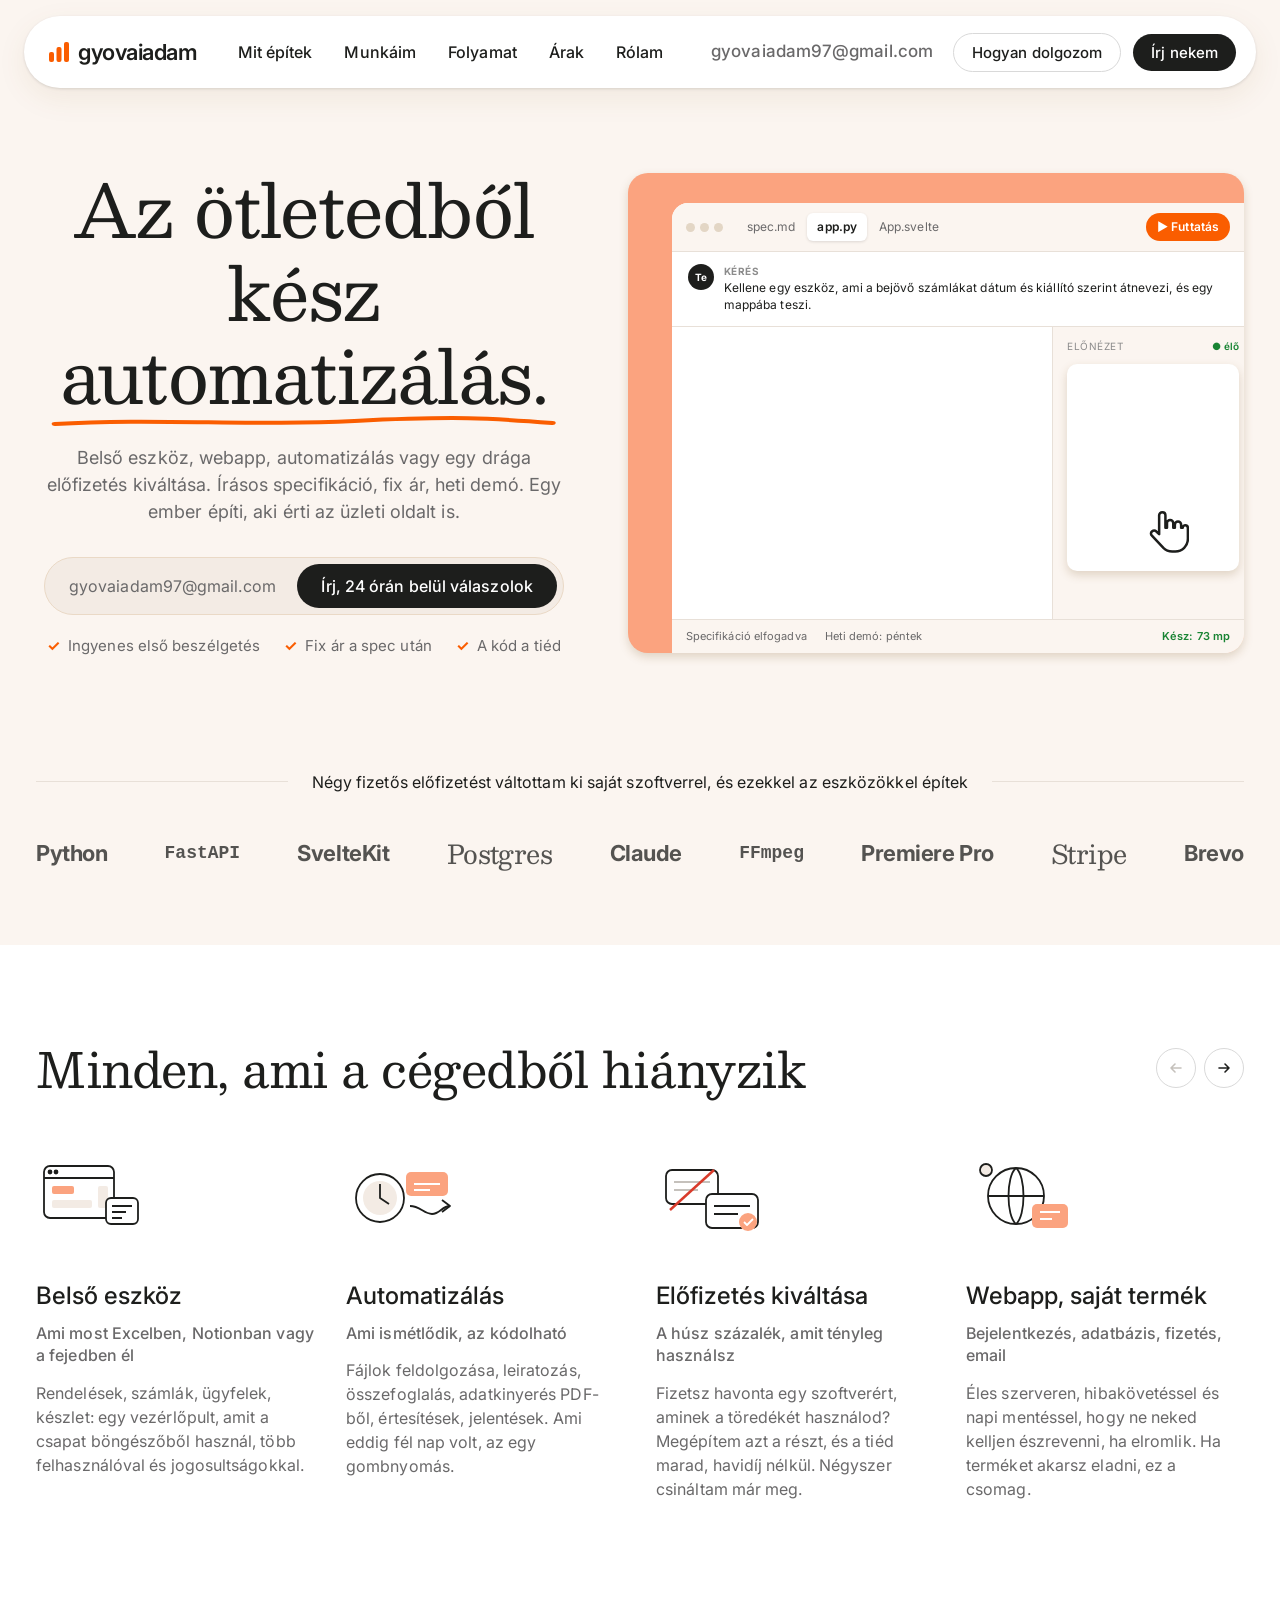
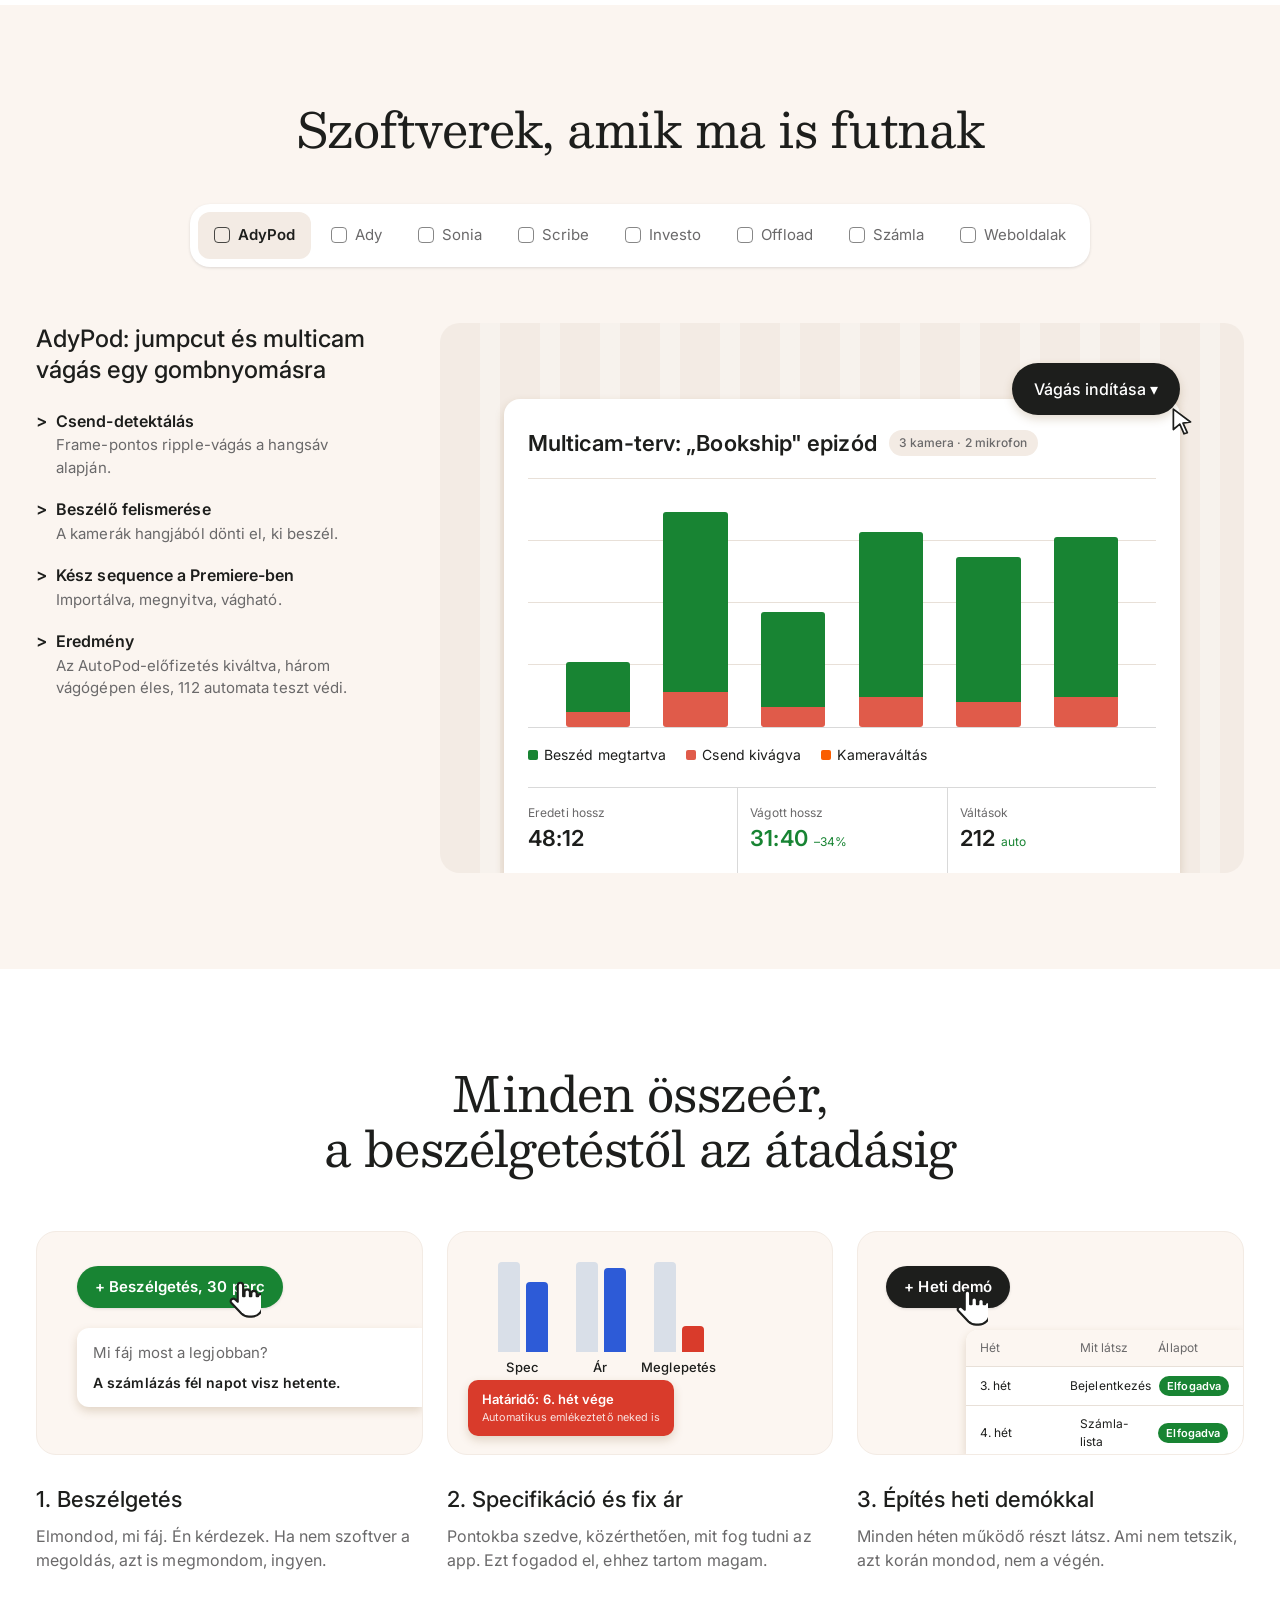
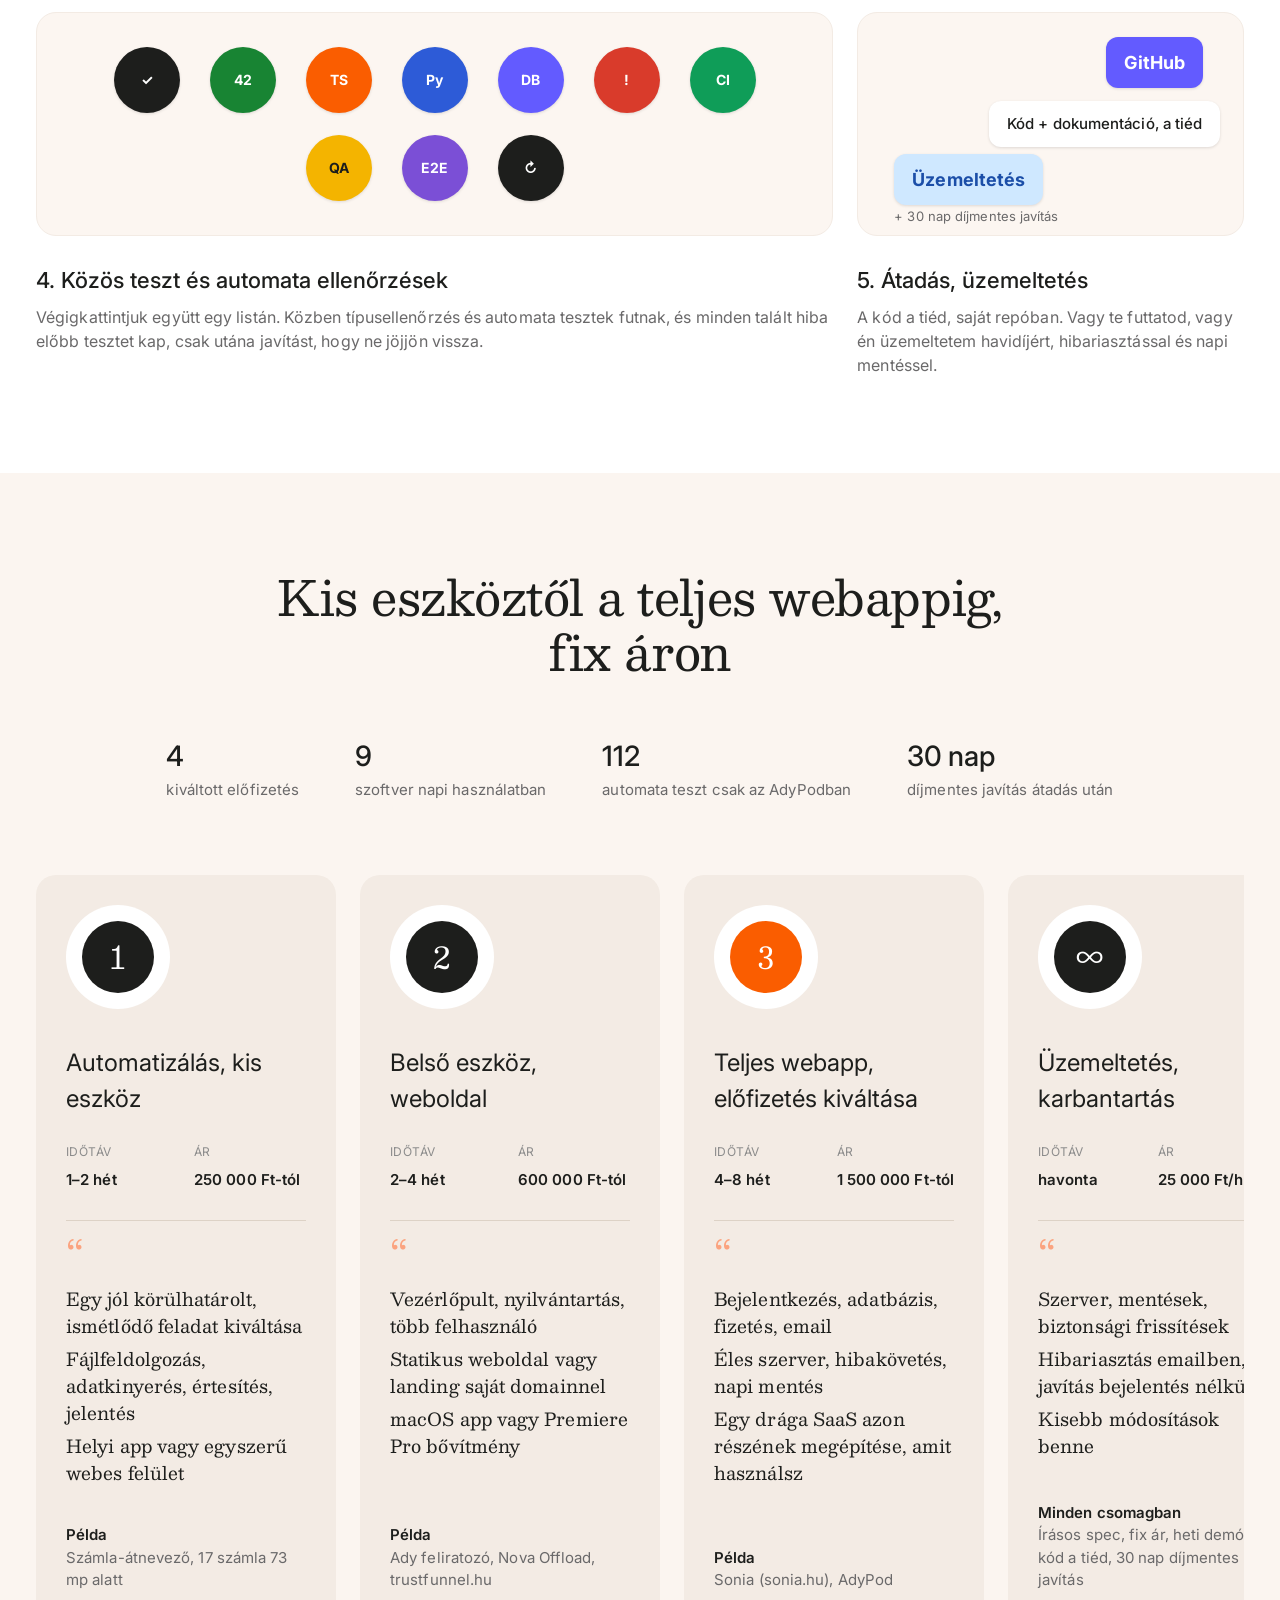
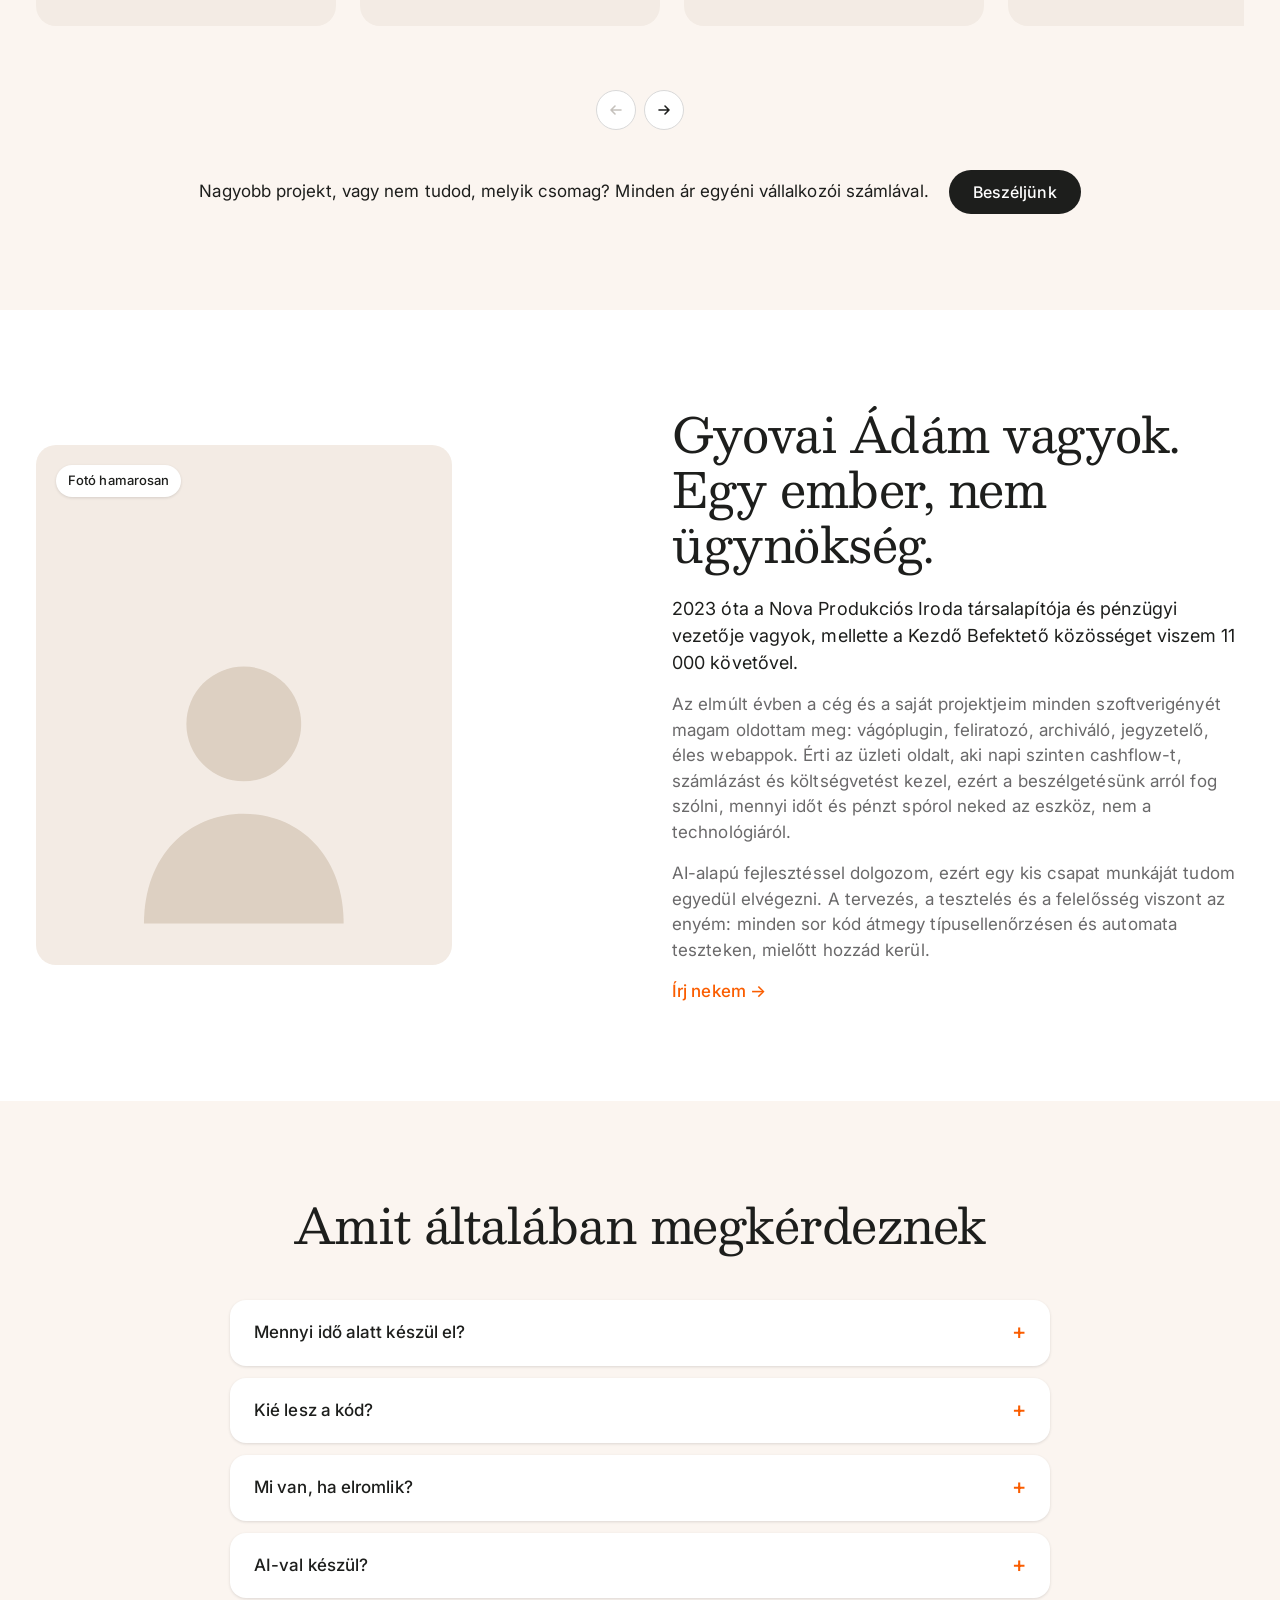
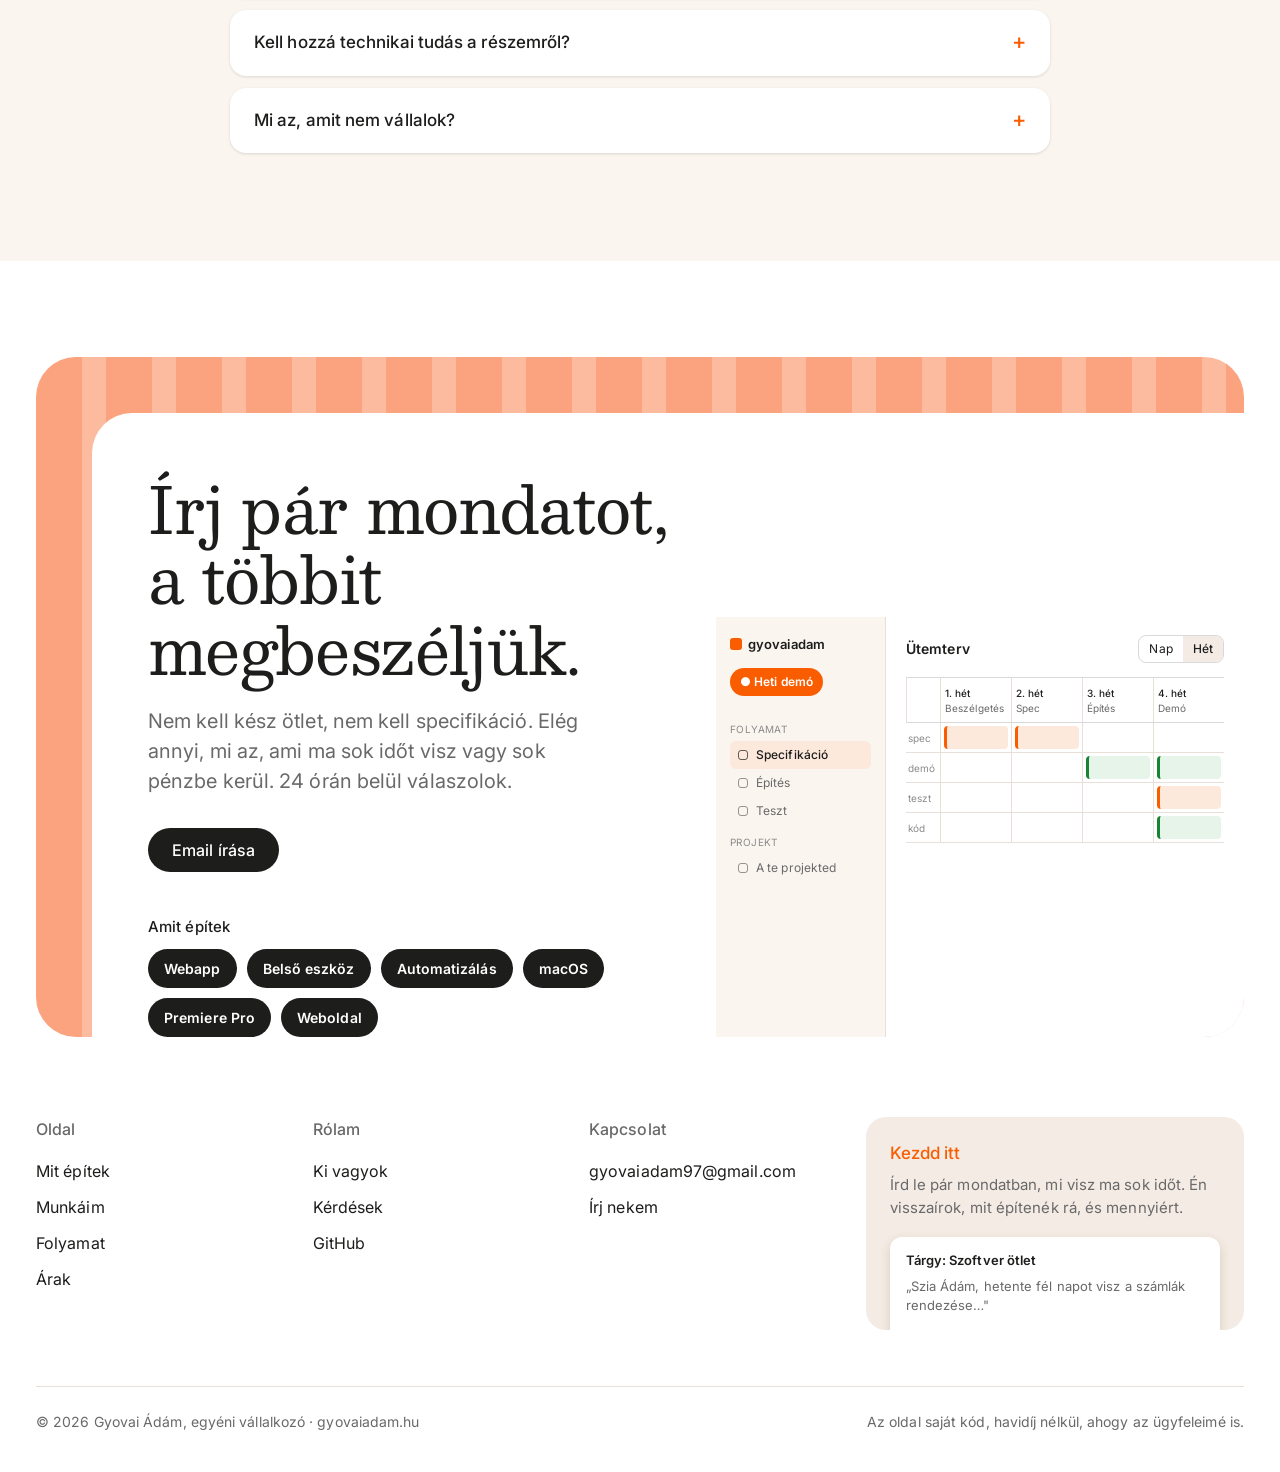
==== commit c5b96a3c: "Hero-grafika: animált kérés → kód → kész app ablak az ütemterv helyett Co-Authored-By: Claude Fable " ====
--- a/docs/index.html
+++ b/docs/index.html
@@ -46,34 +46,41 @@
       </div>
       <div class="checks"><span>Ingyenes első beszélgetés</span><span>Fix ár a spec után</span><span>A kód a tiéd</span></div>
     </div>
-    <div class="shot" aria-hidden="true">
-      <div class="app">
-        <div class="side">
-          <div class="brand"><i></i>gyovaiadam</div>
-          <span class="timer">● Heti demó</span>
-          <div class="grp">Folyamat</div>
-          <div class="it on">Specifikáció</div><div class="it">Építés</div><div class="it">Teszt</div>
-          <div class="grp">Projekt</div>
-          <div class="it">Számla-átnevező</div><div class="it">AdyPod</div><div class="it">Sonia</div>
-          <div class="grp">Átadás</div>
-          <div class="it">Kód + doksi</div><div class="it">Üzemeltetés</div>
-        </div>
-        <div class="main">
-          <div class="hd"><b>Ütemterv</b><span class="seg"><span>Nap</span><span class="on">Hét</span></span></div>
-          <span class="range">‹ &nbsp; 2026. szept. 7 – okt. 30 &nbsp; ›</span>
-          <div class="grid">
-            <div class="h"></div>
-            <div class="h"><b>1. hét</b>Beszélgetés</div><div class="h"><b>2. hét</b>Spec</div><div class="h"><b>3. hét</b>Építés</div><div class="h"><b>4. hét</b>Építés</div><div class="h"><b>5. hét</b>Építés</div><div class="h"><b>6. hét</b>Építés</div><div class="h"><b>7. hét</b>Teszt</div><div class="h"><b>8. hét</b>Átadás</div>
-            <div class="r">spec</div><div class="c"><i></i></div><div class="c"><i></i></div><div class="c"></div><div class="c"></div><div class="c"></div><div class="c"></div><div class="c"></div><div class="c"></div>
-            <div class="r">demó</div><div class="c"></div><div class="c"></div><div class="c"><i class="g"></i></div><div class="c"><i class="g"></i></div><div class="c"><i class="g"></i></div><div class="c"><i class="g"></i></div><div class="c"></div><div class="c"></div>
-            <div class="r">teszt</div><div class="c"></div><div class="c"></div><div class="c"></div><div class="c"></div><div class="c"></div><div class="c"></div><div class="c"><i></i></div><div class="c"></div>
-            <div class="r">kód</div><div class="c"></div><div class="c"></div><div class="c"></div><div class="c"></div><div class="c"></div><div class="c"></div><div class="c"></div><div class="c"><i class="g"></i></div>
-            <div class="r">üzem</div><div class="c"></div><div class="c"></div><div class="c"></div><div class="c"></div><div class="c"></div><div class="c"></div><div class="c"></div><div class="c"><i></i></div>
-          </div>
-          <span class="lock">30 nap díjmentes javítás</span>
-        </div>
+    <div class="shot dev" aria-hidden="true">
+      <div class="ide">
+        <div class="ide-top"><span class="dots"><i></i><i></i><i></i></span><span class="tabbar"><span>spec.md</span><span class="on">app.py</span><span>App.svelte</span></span><span class="run">▶ Futtatás</span></div>
+        <div class="ide-body">
+          <div class="req"><span class="av">Te</span><div><b>Kérés</b>Kellene egy eszköz, ami a bejövő számlákat dátum és kiállító szerint átnevezi, és egy mappába teszi.</div></div>
+          <div class="code">
+            <div class="ln" style="--i:0"><span class="n">1</span><span class="k">from</span> fastapi <span class="k">import</span> FastAPI</div>
+            <div class="ln" style="--i:1"><span class="n">2</span><span class="k">from</span> szamla <span class="k">import</span> kinyer, atnevez</div>
+            <div class="ln" style="--i:2"><span class="n">3</span></div>
+            <div class="ln" style="--i:3"><span class="n">4</span>app = FastAPI()</div>
+            <div class="ln" style="--i:4"><span class="n">5</span></div>
+            <div class="ln" style="--i:5"><span class="n">6</span><span class="d">@app.post</span>(<span class="s">"/feldolgoz"</span>)</div>
+            <div class="ln" style="--i:6"><span class="n">7</span><span class="k">def</span> <span class="f">feldolgoz</span>(zip_fajl):</div>
+            <div class="ln" style="--i:7"><span class="n">8</span>    <span class="k">for</span> pdf <span class="k">in</span> kicsomagol(zip_fajl):</div>
+            <div class="ln" style="--i:8"><span class="n">9</span>        datum, kiallito = kinyer(pdf)</div>
+            <div class="ln" style="--i:9"><span class="n">10</span>        atnevez(pdf, <span class="s">f"{datum}_{kiallito}.pdf"</span>)</div>
+            <div class="ln" style="--i:10"><span class="n">11</span>    <span class="k">return</span> {<span class="s">"kesz"</span>: <span class="c">True</span>}<span class="caret"></span></div>
+          </div>
+          <div class="prev">
+            <div class="prev-hd">Előnézet <span class="live">● élő</span></div>
+            <div class="ui">
+              <div class="ui-bar" style="--i:2"><i></i>Számla-átnevező</div>
+              <div class="drop" style="--i:5">ZIP ide dobva · 17 PDF</div>
+              <div class="li" style="--i:7"><em>✓</em>2026-08-14_Telekom.pdf</div>
+              <div class="li" style="--i:8"><em>✓</em>2026-08-19_Rackhost.pdf</div>
+              <div class="li" style="--i:9"><em>✓</em>2026-08-27_Brevo.pdf</div>
+              <div class="ui-btn" style="--i:10">Mappa megnyitása</div>
+            </div>
+            <div class="tests" style="--i:11">Tesztek: 12/12 ✓</div>
+          </div>
+        </div>
+        <div class="ide-foot"><span>Specifikáció elfogadva</span><span>Heti demó: péntek</span><span class="ok">Kész: 73 mp</span></div>
       </div>
       <svg class="cursor" viewBox="0 0 24 28" aria-hidden="true"><path d="M9 2c1.2 0 2 .9 2 2v8h1V9c0-1.1.9-2 2-2s2 .9 2 2v3h1v-2c0-1.1.9-2 2-2s2 .9 2 2v2h1c0-1 .9-1.6 1.7-1.6.9 0 1.6.8 1.6 1.8V19c0 4.5-3.6 8-8 8h-2c-2.2 0-4.2-.9-5.6-2.3L2.4 17c-.8-.8-.8-2 0-2.7s2-.8 2.8 0L7 16V4c0-1.1.9-2 2-2z" fill="#fff" stroke="#1d1e1c" stroke-width="1.6" stroke-linejoin="round"/></svg>
+    </div>
     </div>
   </div>
 </section>
--- a/docs/style.css
+++ b/docs/style.css
@@ -283,3 +283,42 @@
   .foot { grid-template-columns: 1fr; }
   .stats { gap: 28px; }
 }
+
+/* ===== Hero: szoftverkészítés-grafika (kérés → kód → kész app) ===== */
+.shot.dev .cursor { left: 84%; top: 70%; }
+.ide { background: #fff; border-radius: 16px 0 0 0; min-height: 440px; font-size: 12px; display: flex; flex-direction: column; overflow: hidden; }
+.ide-top { display: flex; align-items: center; gap: 14px; padding: 10px 14px; border-bottom: 1px solid var(--line); background: var(--cream); }
+.ide-top .dots { display: inline-flex; gap: 5px; } .ide-top .dots i { width: 9px; height: 9px; border-radius: 50%; background: #e3d6c5; }
+.ide-top .tabbar { display: inline-flex; gap: 2px; } .ide-top .tabbar span { padding: 5px 10px; border-radius: 6px; color: var(--gray); }
+.ide-top .tabbar span.on { background: #fff; color: var(--ink); font-weight: 600; box-shadow: var(--shadow-soft); }
+.ide-top .run { margin-left: auto; background: var(--orange); color: #fff; border-radius: 999px; padding: 5px 11px; font-weight: 600; }
+.ide-body { display: grid; grid-template-columns: 1.15fr 1fr; grid-template-rows: auto 1fr; flex: 1; }
+.req { grid-column: 1 / -1; display: flex; gap: 10px; padding: 12px 16px; border-bottom: 1px solid var(--line); background: #fff; align-items: flex-start; }
+.req .av { flex: none; width: 26px; height: 26px; border-radius: 50%; background: var(--ink); color: #fff; font-size: 10px; font-weight: 700; display: inline-flex; align-items: center; justify-content: center; }
+.req b { display: block; font-size: 10px; text-transform: uppercase; letter-spacing: .05em; color: var(--gray-2); margin-bottom: 2px; }
+.req div { color: var(--ink); line-height: 1.4; }
+.code { padding: 14px 12px 14px 8px; font-family: ui-monospace, Menlo, Consolas, monospace; font-size: 11.5px; line-height: 1.85; color: var(--ink); border-right: 1px solid var(--line); background: #fff; }
+.code .ln { white-space: pre; opacity: 0; animation: lineIn 14s linear infinite; animation-delay: calc(var(--i) * .55s); }
+.code .n { display: inline-block; width: 22px; color: #c5c1bc; text-align: right; margin-right: 10px; user-select: none; }
+.code .k { color: #a626a4; } .code .s { color: #188433; } .code .d { color: #fa5d00; } .code .f { color: #2d5bd7; } .code .c { color: #d93b2b; }
+.code .caret { display: inline-block; width: 1.5px; height: 12px; background: var(--ink); vertical-align: -2px; margin-left: 1px; animation: blink 1s steps(2) infinite; }
+@keyframes blink { 50% { opacity: 0; } }
+@keyframes lineIn { 0% { opacity: 0; transform: translateX(-4px); } 3% { opacity: 1; transform: none; } 82% { opacity: 1; } 88% { opacity: 0; } 100% { opacity: 0; } }
+.prev { background: var(--cream); padding: 12px 14px 48px; position: relative; }
+.prev-hd { font-size: 10px; text-transform: uppercase; letter-spacing: .05em; color: var(--gray-2); display: flex; justify-content: space-between; margin-bottom: 10px; }
+.prev-hd .live { color: var(--green); text-transform: none; letter-spacing: 0; font-weight: 600; }
+.ui { background: #fff; border-radius: 10px; box-shadow: var(--shadow); padding: 10px 12px 12px; min-height: 196px; }
+.ui > * { opacity: 0; animation: uiIn 14s ease-out infinite; animation-delay: calc(var(--i) * .55s + .4s); }
+@keyframes uiIn { 0% { opacity: 0; transform: translateY(6px); } 3% { opacity: 1; transform: none; } 82% { opacity: 1; } 88% { opacity: 0; } 100% { opacity: 0; } }
+.ui-bar { display: flex; align-items: center; gap: 6px; font-weight: 600; font-size: 12px; padding-bottom: 8px; border-bottom: 1px solid var(--line); margin-bottom: 8px; }
+.ui-bar i { width: 10px; height: 10px; border-radius: 3px; background: var(--orange); }
+.ui .drop { border: 1.5px dashed #e3d6c5; border-radius: 8px; padding: 8px; text-align: center; color: var(--gray); font-size: 11px; margin-bottom: 8px; background: var(--peach-2); }
+.ui .li { display: flex; align-items: center; gap: 6px; font-size: 10.5px; padding: 4px 0; color: var(--ink); white-space: nowrap; overflow: hidden; text-overflow: ellipsis; }
+.ui .li em { font-style: normal; color: var(--green); font-weight: 700; }
+.ui-btn { margin-top: 8px; background: var(--ink); color: #fff; border-radius: 999px; padding: 6px 10px; font-size: 11px; font-weight: 600; text-align: center; }
+.tests { position: absolute; right: 10px; bottom: 10px; background: var(--green); color: #fff; border-radius: 999px; padding: 6px 12px; font-weight: 700; font-size: 11px; box-shadow: var(--shadow); opacity: 0; animation: popIn 14s ease-out infinite; animation-delay: calc(var(--i) * .55s + .8s); }
+@keyframes popIn { 0% { opacity: 0; transform: scale(.7); } 3% { opacity: 1; transform: scale(1.06); } 5% { transform: scale(1); } 82% { opacity: 1; } 88% { opacity: 0; } 100% { opacity: 0; } }
+.ide-foot { display: flex; gap: 18px; padding: 8px 14px; border-top: 1px solid var(--line); background: var(--cream); color: var(--gray); font-size: 11px; }
+.ide-foot .ok { margin-left: auto; color: var(--green); font-weight: 600; }
+@media (max-width: 600px) { .ide-body { grid-template-columns: 1fr; } .code { border-right: 0; border-bottom: 1px solid var(--line); } .shot.dev .cursor { display: none; } }
+@media (prefers-reduced-motion: reduce) { .code .ln, .ui > *, .tests { opacity: 1 !important; animation: none !important; } }
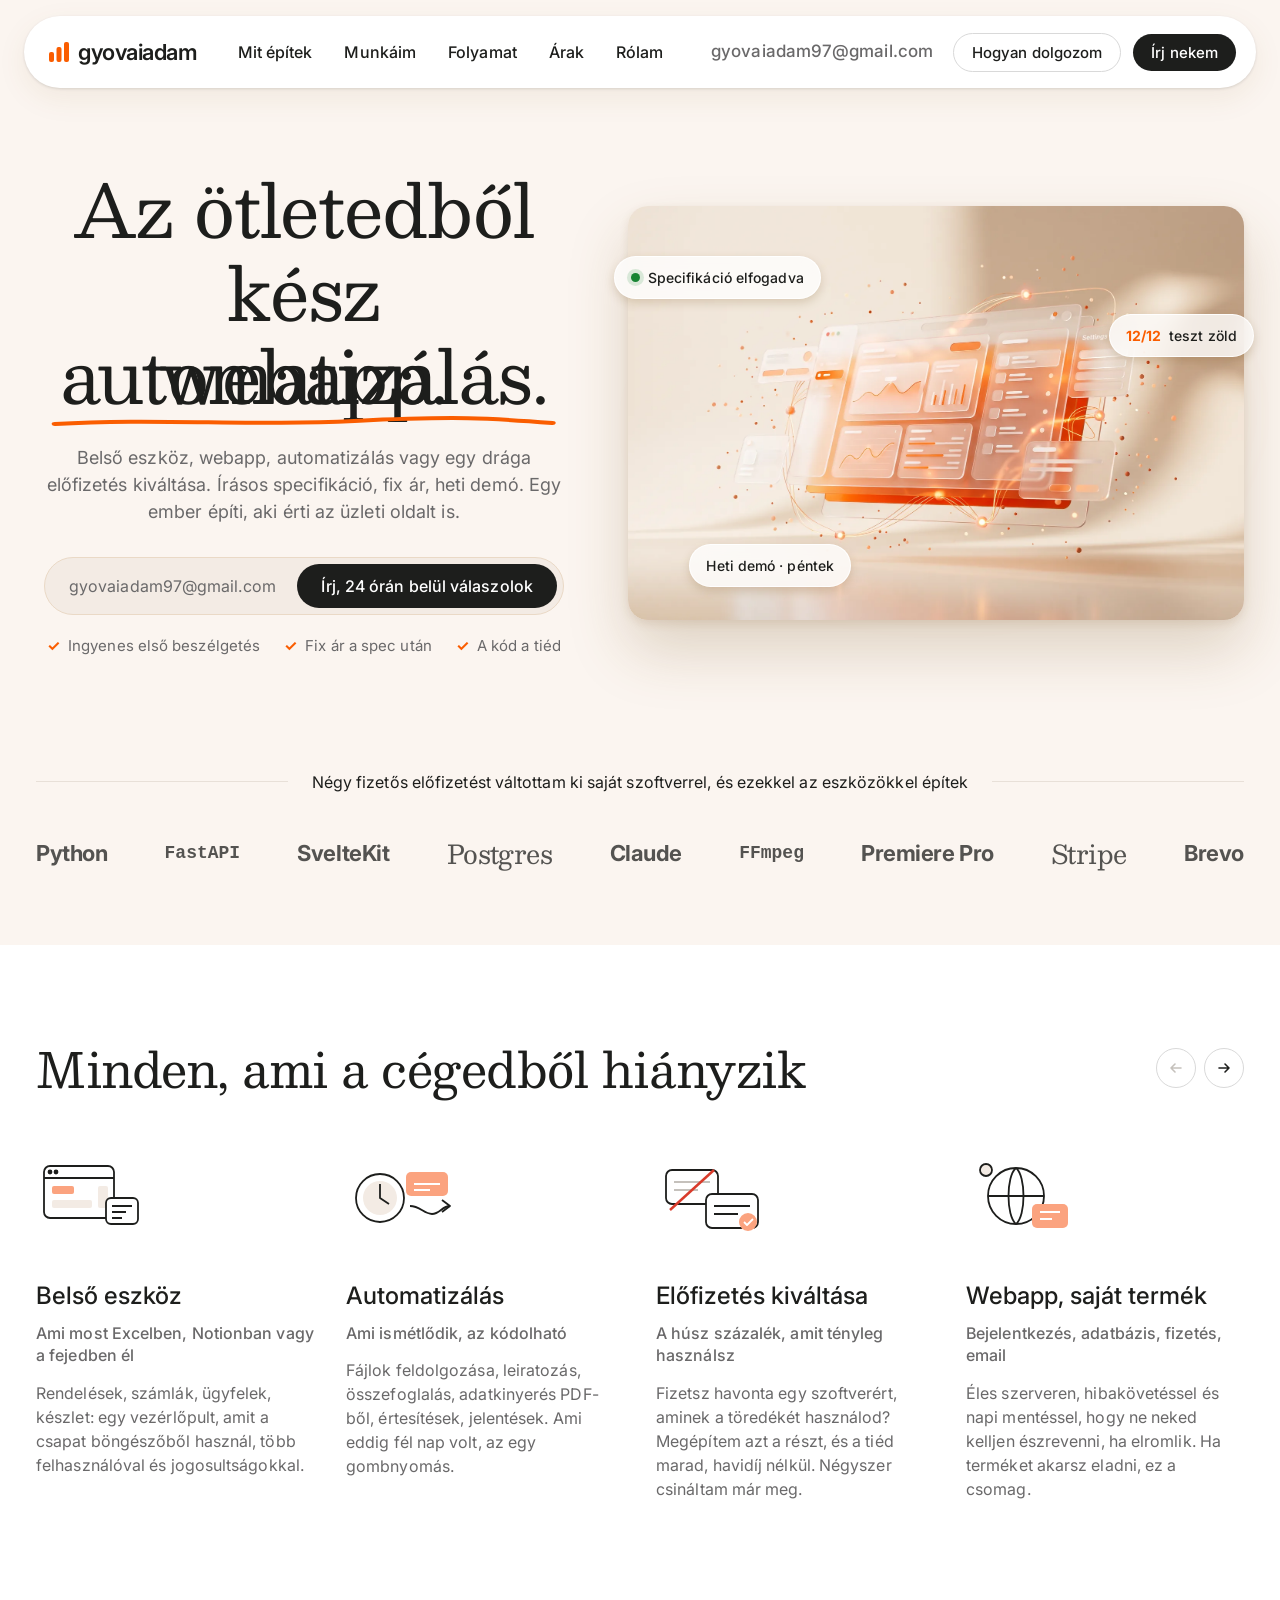
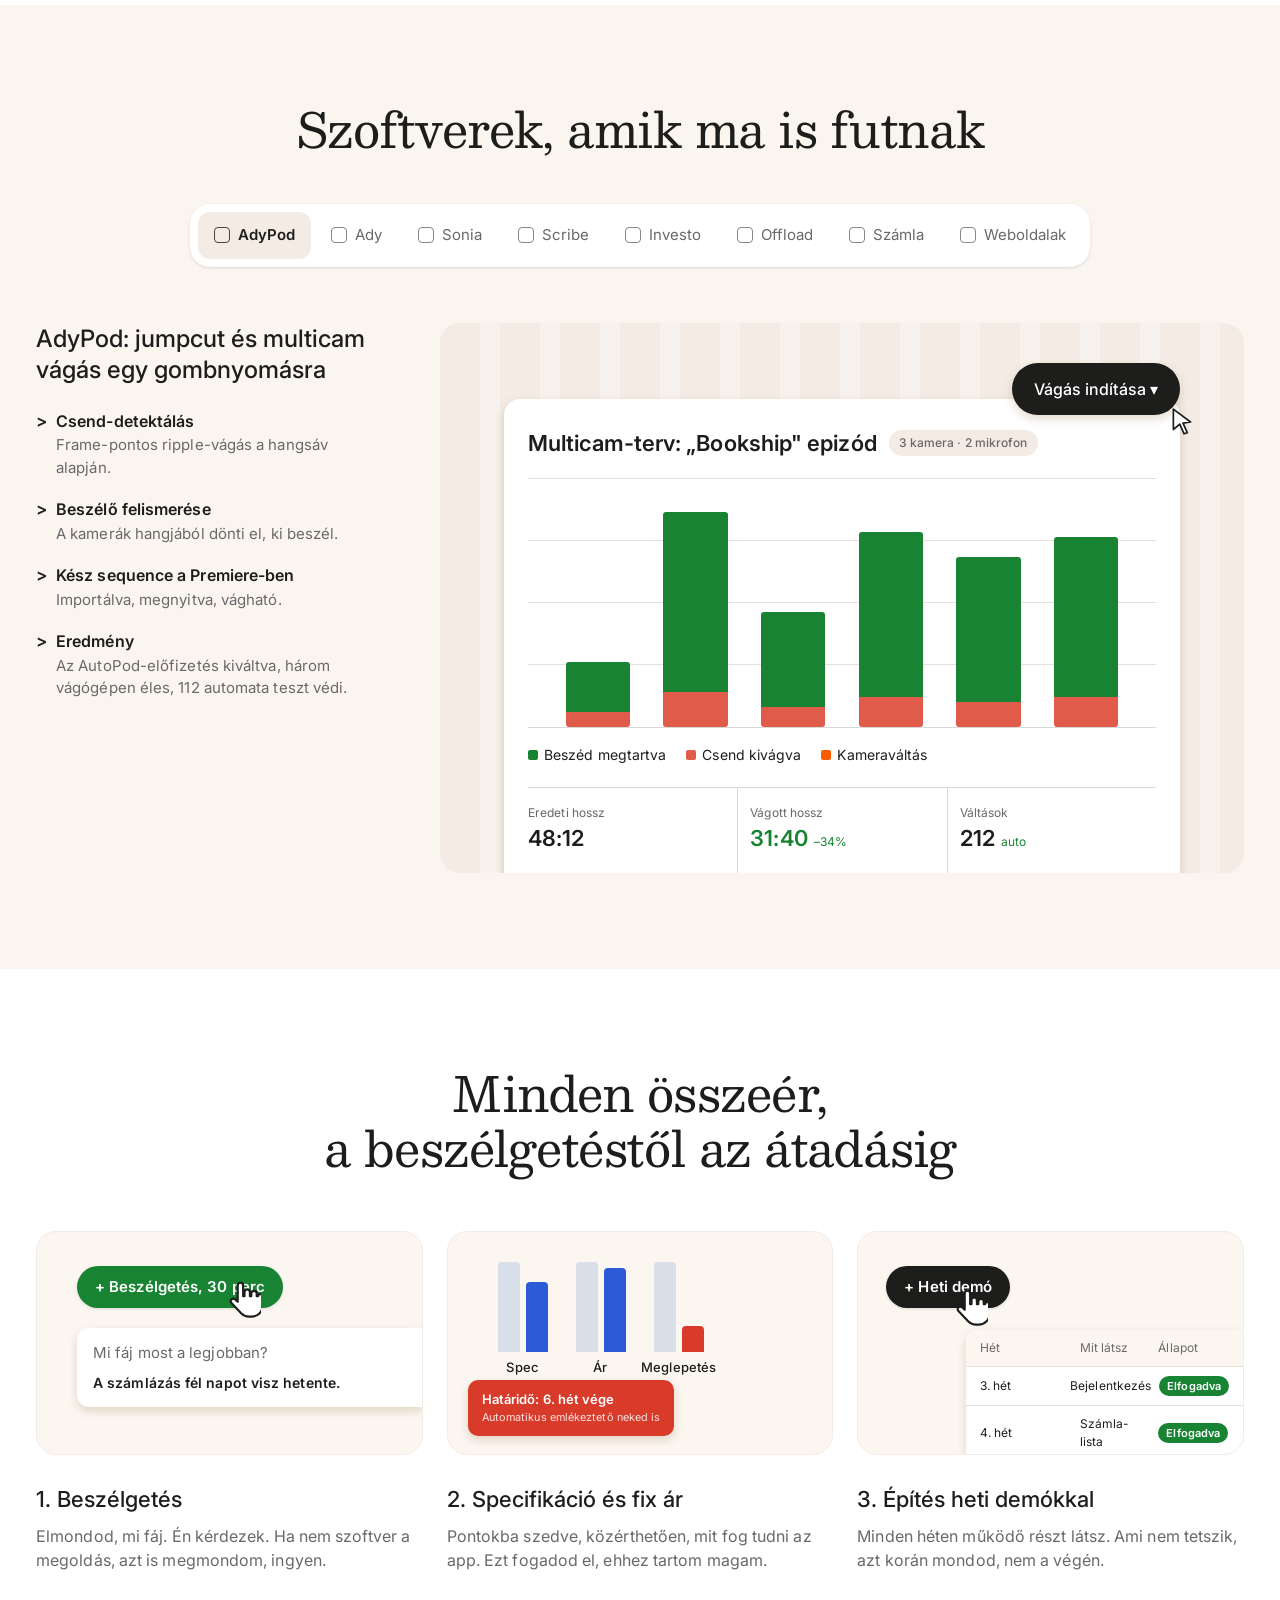
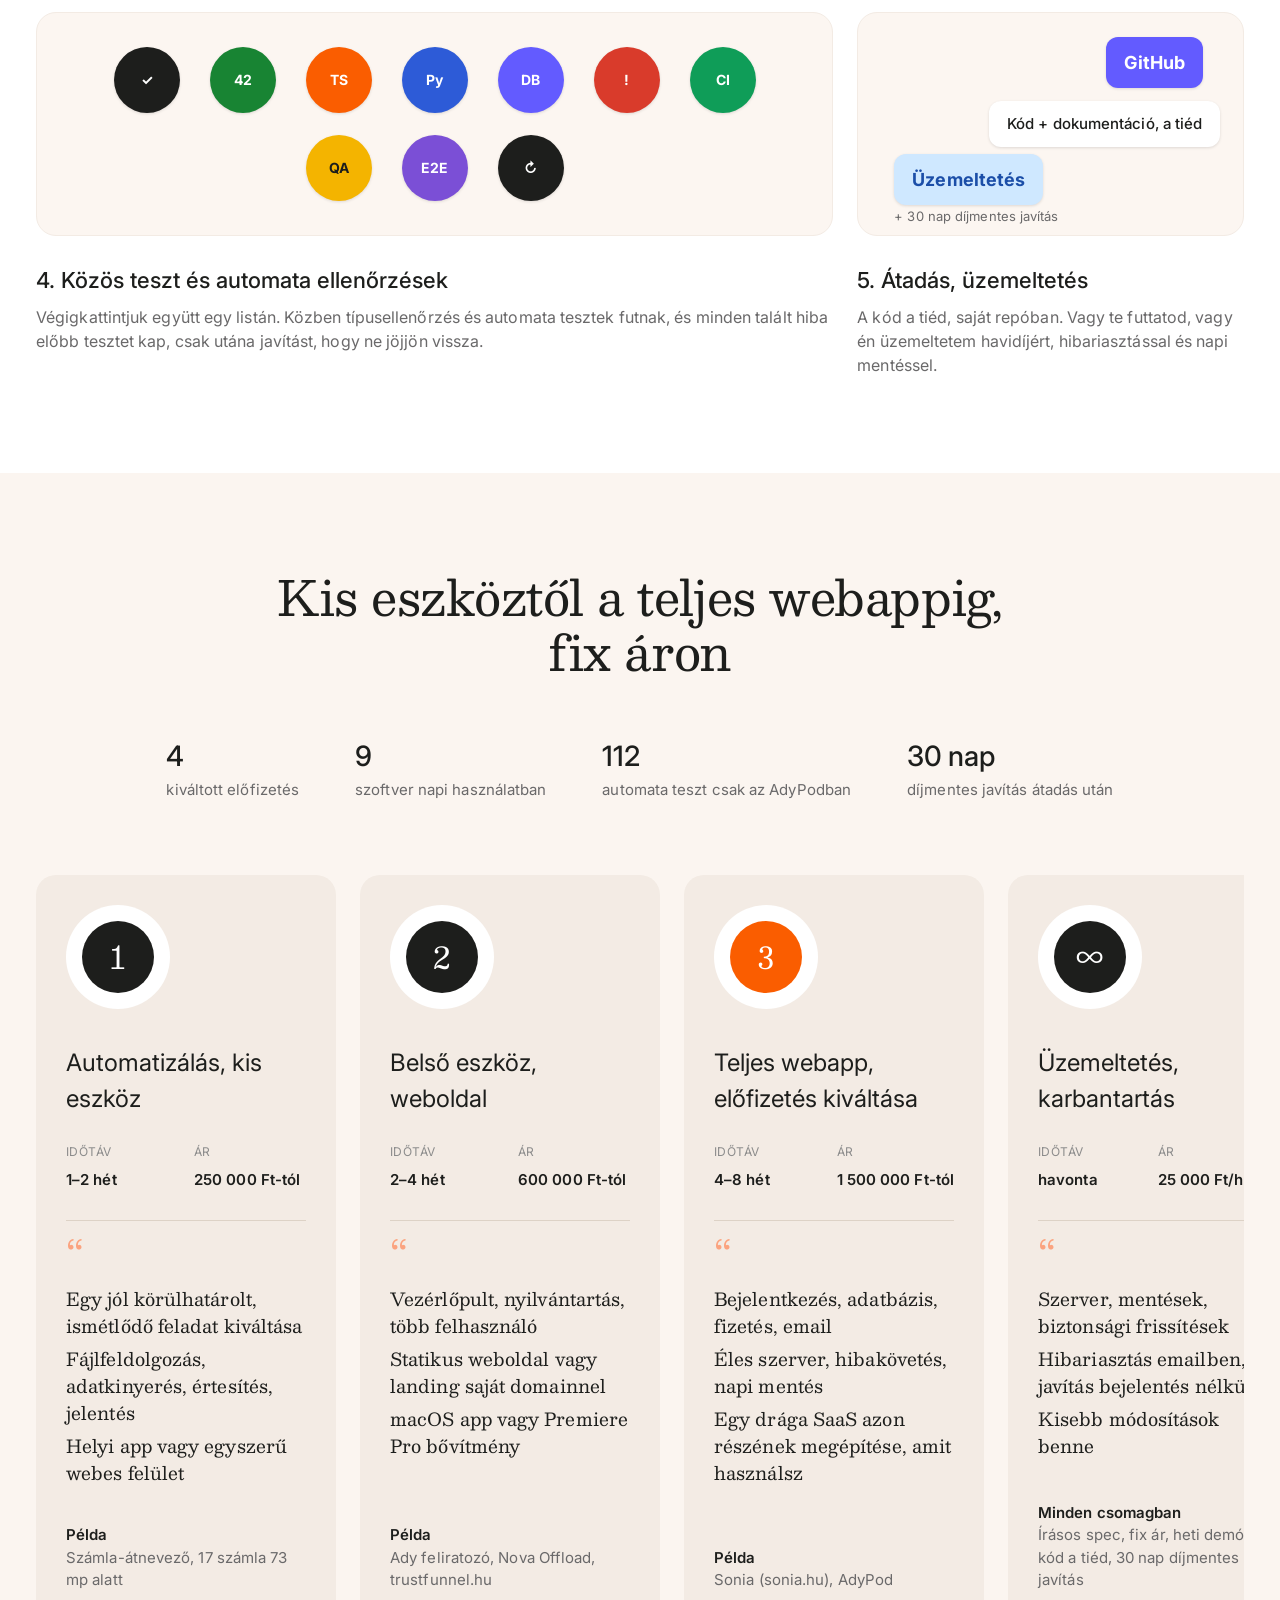
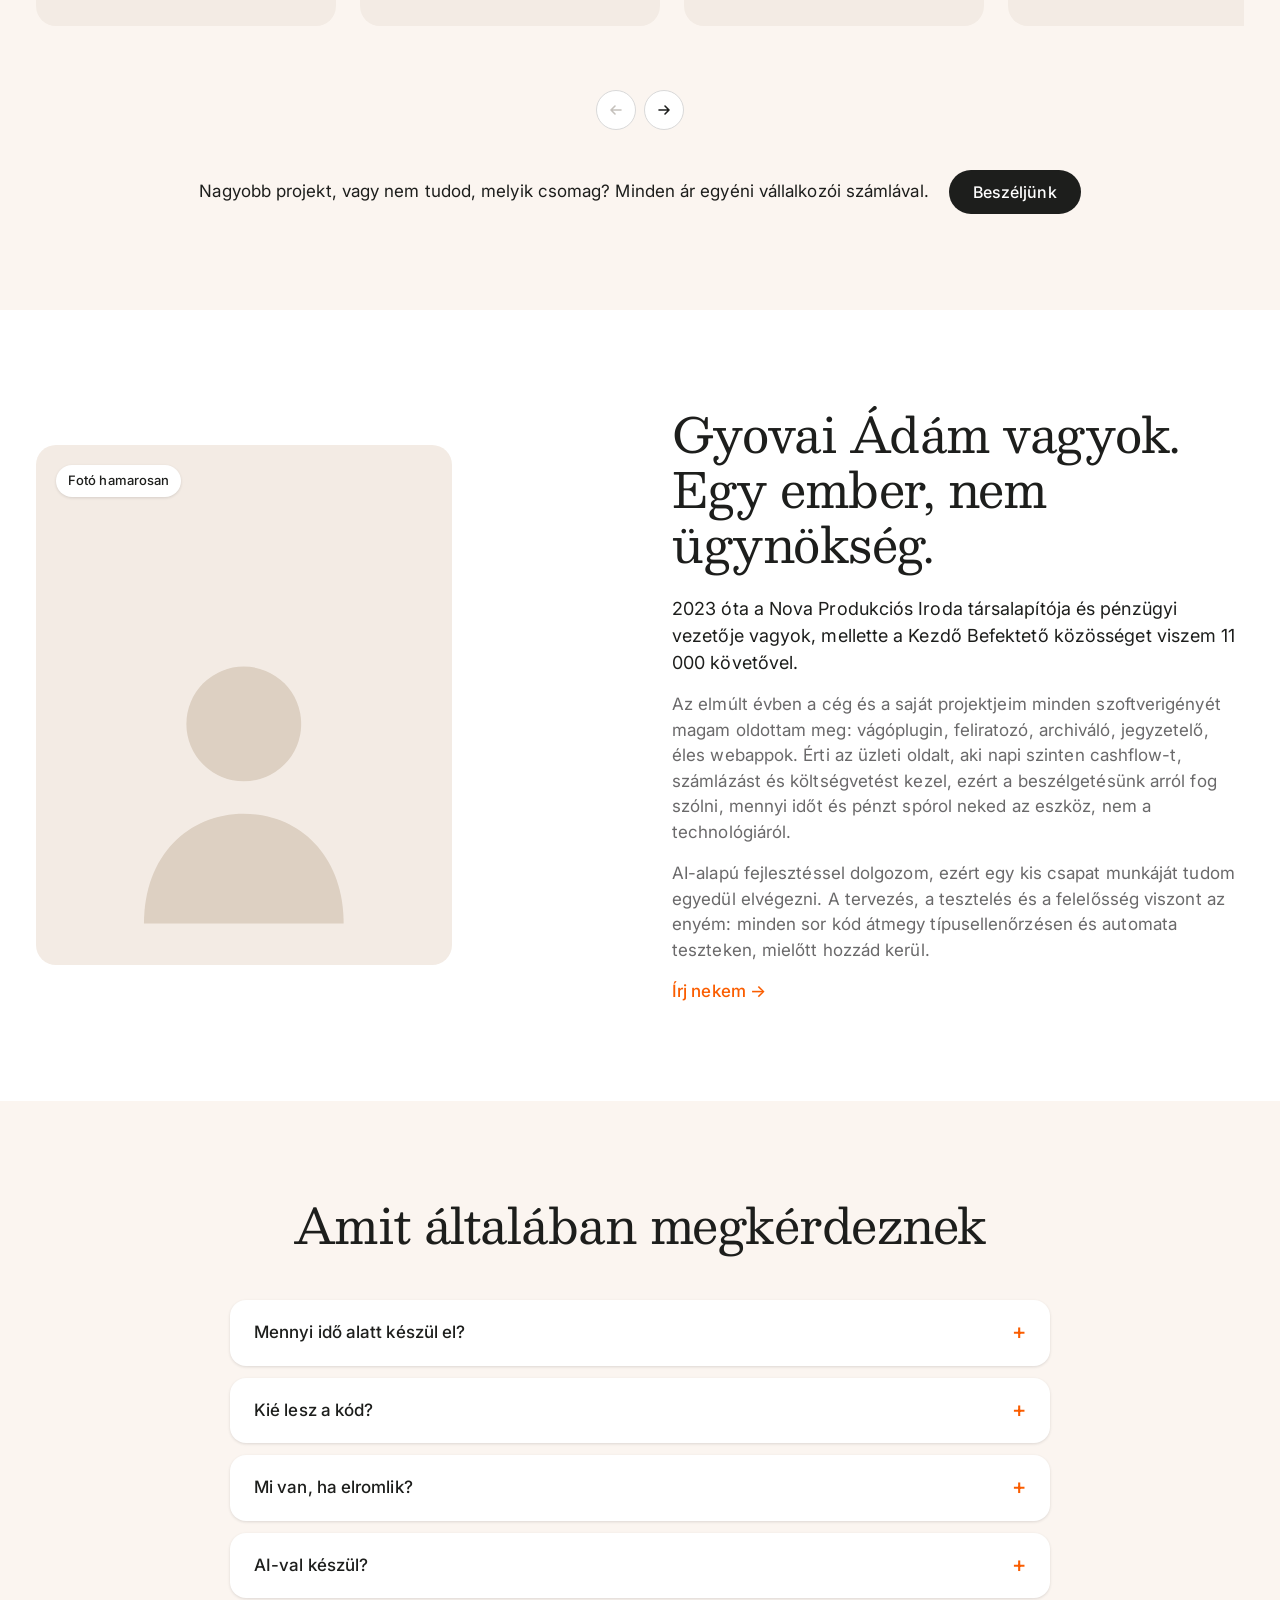
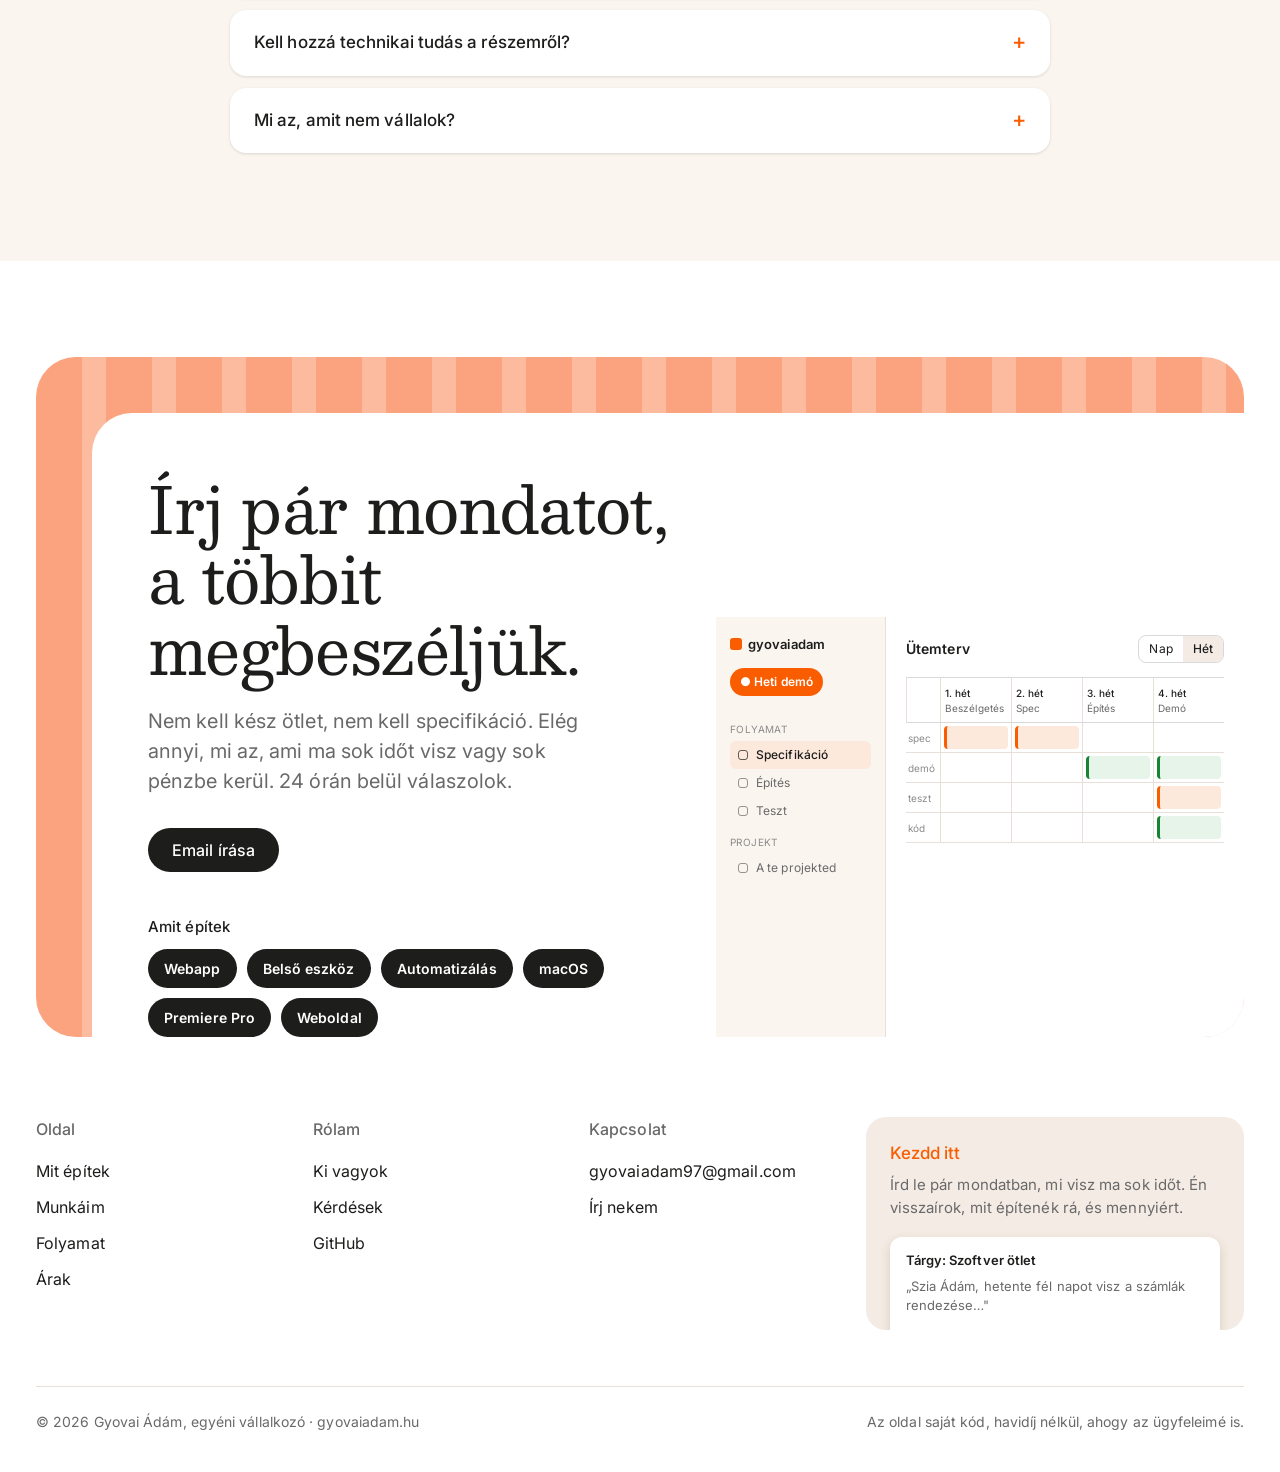
==== commit 6c2f7657: "Hero-látvány: Artlist 3D üvegpanel-render narancs fényáramokkal, glow + lebegés + üveg-jelvények Co-" ====
--- a/docs/index.html
+++ b/docs/index.html
@@ -46,40 +46,15 @@
       </div>
       <div class="checks"><span>Ingyenes első beszélgetés</span><span>Fix ár a spec után</span><span>A kód a tiéd</span></div>
     </div>
-    <div class="shot dev" aria-hidden="true">
-      <div class="ide">
-        <div class="ide-top"><span class="dots"><i></i><i></i><i></i></span><span class="tabbar"><span>spec.md</span><span class="on">app.py</span><span>App.svelte</span></span><span class="run">▶ Futtatás</span></div>
-        <div class="ide-body">
-          <div class="req"><span class="av">Te</span><div><b>Kérés</b>Kellene egy eszköz, ami a bejövő számlákat dátum és kiállító szerint átnevezi, és egy mappába teszi.</div></div>
-          <div class="code">
-            <div class="ln" style="--i:0"><span class="n">1</span><span class="k">from</span> fastapi <span class="k">import</span> FastAPI</div>
-            <div class="ln" style="--i:1"><span class="n">2</span><span class="k">from</span> szamla <span class="k">import</span> kinyer, atnevez</div>
-            <div class="ln" style="--i:2"><span class="n">3</span></div>
-            <div class="ln" style="--i:3"><span class="n">4</span>app = FastAPI()</div>
-            <div class="ln" style="--i:4"><span class="n">5</span></div>
-            <div class="ln" style="--i:5"><span class="n">6</span><span class="d">@app.post</span>(<span class="s">"/feldolgoz"</span>)</div>
-            <div class="ln" style="--i:6"><span class="n">7</span><span class="k">def</span> <span class="f">feldolgoz</span>(zip_fajl):</div>
-            <div class="ln" style="--i:7"><span class="n">8</span>    <span class="k">for</span> pdf <span class="k">in</span> kicsomagol(zip_fajl):</div>
-            <div class="ln" style="--i:8"><span class="n">9</span>        datum, kiallito = kinyer(pdf)</div>
-            <div class="ln" style="--i:9"><span class="n">10</span>        atnevez(pdf, <span class="s">f"{datum}_{kiallito}.pdf"</span>)</div>
-            <div class="ln" style="--i:10"><span class="n">11</span>    <span class="k">return</span> {<span class="s">"kesz"</span>: <span class="c">True</span>}<span class="caret"></span></div>
-          </div>
-          <div class="prev">
-            <div class="prev-hd">Előnézet <span class="live">● élő</span></div>
-            <div class="ui">
-              <div class="ui-bar" style="--i:2"><i></i>Számla-átnevező</div>
-              <div class="drop" style="--i:5">ZIP ide dobva · 17 PDF</div>
-              <div class="li" style="--i:7"><em>✓</em>2026-08-14_Telekom.pdf</div>
-              <div class="li" style="--i:8"><em>✓</em>2026-08-19_Rackhost.pdf</div>
-              <div class="li" style="--i:9"><em>✓</em>2026-08-27_Brevo.pdf</div>
-              <div class="ui-btn" style="--i:10">Mappa megnyitása</div>
-            </div>
-            <div class="tests" style="--i:11">Tesztek: 12/12 ✓</div>
-          </div>
-        </div>
-        <div class="ide-foot"><span>Specifikáció elfogadva</span><span>Heti demó: péntek</span><span class="ok">Kész: 73 mp</span></div>
-      </div>
-      <svg class="cursor" viewBox="0 0 24 28" aria-hidden="true"><path d="M9 2c1.2 0 2 .9 2 2v8h1V9c0-1.1.9-2 2-2s2 .9 2 2v3h1v-2c0-1.1.9-2 2-2s2 .9 2 2v2h1c0-1 .9-1.6 1.7-1.6.9 0 1.6.8 1.6 1.8V19c0 4.5-3.6 8-8 8h-2c-2.2 0-4.2-.9-5.6-2.3L2.4 17c-.8-.8-.8-2 0-2.7s2-.8 2.8 0L7 16V4c0-1.1.9-2 2-2z" fill="#fff" stroke="#1d1e1c" stroke-width="1.6" stroke-linejoin="round"/></svg>
+    <div class="vis" aria-hidden="true">
+      <div class="vis-glow"></div>
+      <picture class="vis-img">
+        <source media="(max-width: 700px)" srcset="img/hero-3d-m.webp">
+        <img src="img/hero-3d.webp" alt="" fetchpriority="high">
+      </picture>
+      <div class="chip c1"><i></i>Specifikáció elfogadva</div>
+      <div class="chip c2"><b>12/12</b> teszt zöld</div>
+      <div class="chip c3">Heti demó · péntek</div>
     </div>
     </div>
   </div>
--- a/docs/style.css
+++ b/docs/style.css
@@ -322,3 +322,20 @@
 .ide-foot .ok { margin-left: auto; color: var(--green); font-weight: 600; }
 @media (max-width: 600px) { .ide-body { grid-template-columns: 1fr; } .code { border-right: 0; border-bottom: 1px solid var(--line); } .shot.dev .cursor { display: none; } }
 @media (prefers-reduced-motion: reduce) { .code .ln, .ui > *, .tests { opacity: 1 !important; animation: none !important; } }
+
+/* ===== Hero: 3D látvány (Artlist-render) lebegő jelvényekkel ===== */
+.vis { position: relative; }
+.vis-glow { position: absolute; inset: 8% 4%; border-radius: 50%; background: radial-gradient(ellipse at 55% 55%, rgba(250,93,0,.28), rgba(251,163,127,.14) 45%, transparent 72%); filter: blur(28px); animation: glow 6s ease-in-out infinite; }
+@keyframes glow { 50% { opacity: .6; transform: scale(1.06); } }
+.vis-img { position: relative; display: block; border-radius: var(--r); overflow: hidden; box-shadow: 0 30px 60px rgba(123,85,31,.22), 0 4px 10px rgba(123,85,31,.12); animation: floatY 7s ease-in-out infinite; }
+.vis-img img { display: block; width: 100%; height: auto; }
+@keyframes floatY { 50% { transform: translateY(-8px); } }
+.vis .chip { position: absolute; background: rgba(255,255,255,.78); -webkit-backdrop-filter: blur(10px); backdrop-filter: blur(10px); border: 1px solid rgba(255,255,255,.9); border-radius: 999px; padding: 10px 16px; font-size: 14px; font-weight: 500; color: var(--ink); box-shadow: var(--shadow); display: inline-flex; align-items: center; gap: 8px; animation: floatY 6s ease-in-out infinite; }
+.vis .chip i { width: 9px; height: 9px; border-radius: 50%; background: var(--green); box-shadow: 0 0 0 4px rgba(24,132,51,.15); }
+.vis .chip b { color: var(--orange); font-weight: 700; }
+.vis .c1 { left: -14px; top: 12%; animation-delay: -1.5s; }
+.vis .c2 { right: -10px; top: 26%; animation-delay: -3s; }
+.vis .c3 { left: 10%; bottom: 8%; animation-delay: -4.5s; }
+@media (max-width: 900px) { .vis .c1 { left: 8px; } .vis .c2 { right: 8px; } }
+@media (prefers-reduced-motion: reduce) { .vis-img, .vis .chip, .vis-glow { animation: none; } }
+@media (max-width: 600px) { .vis .c2 { display: none; } }
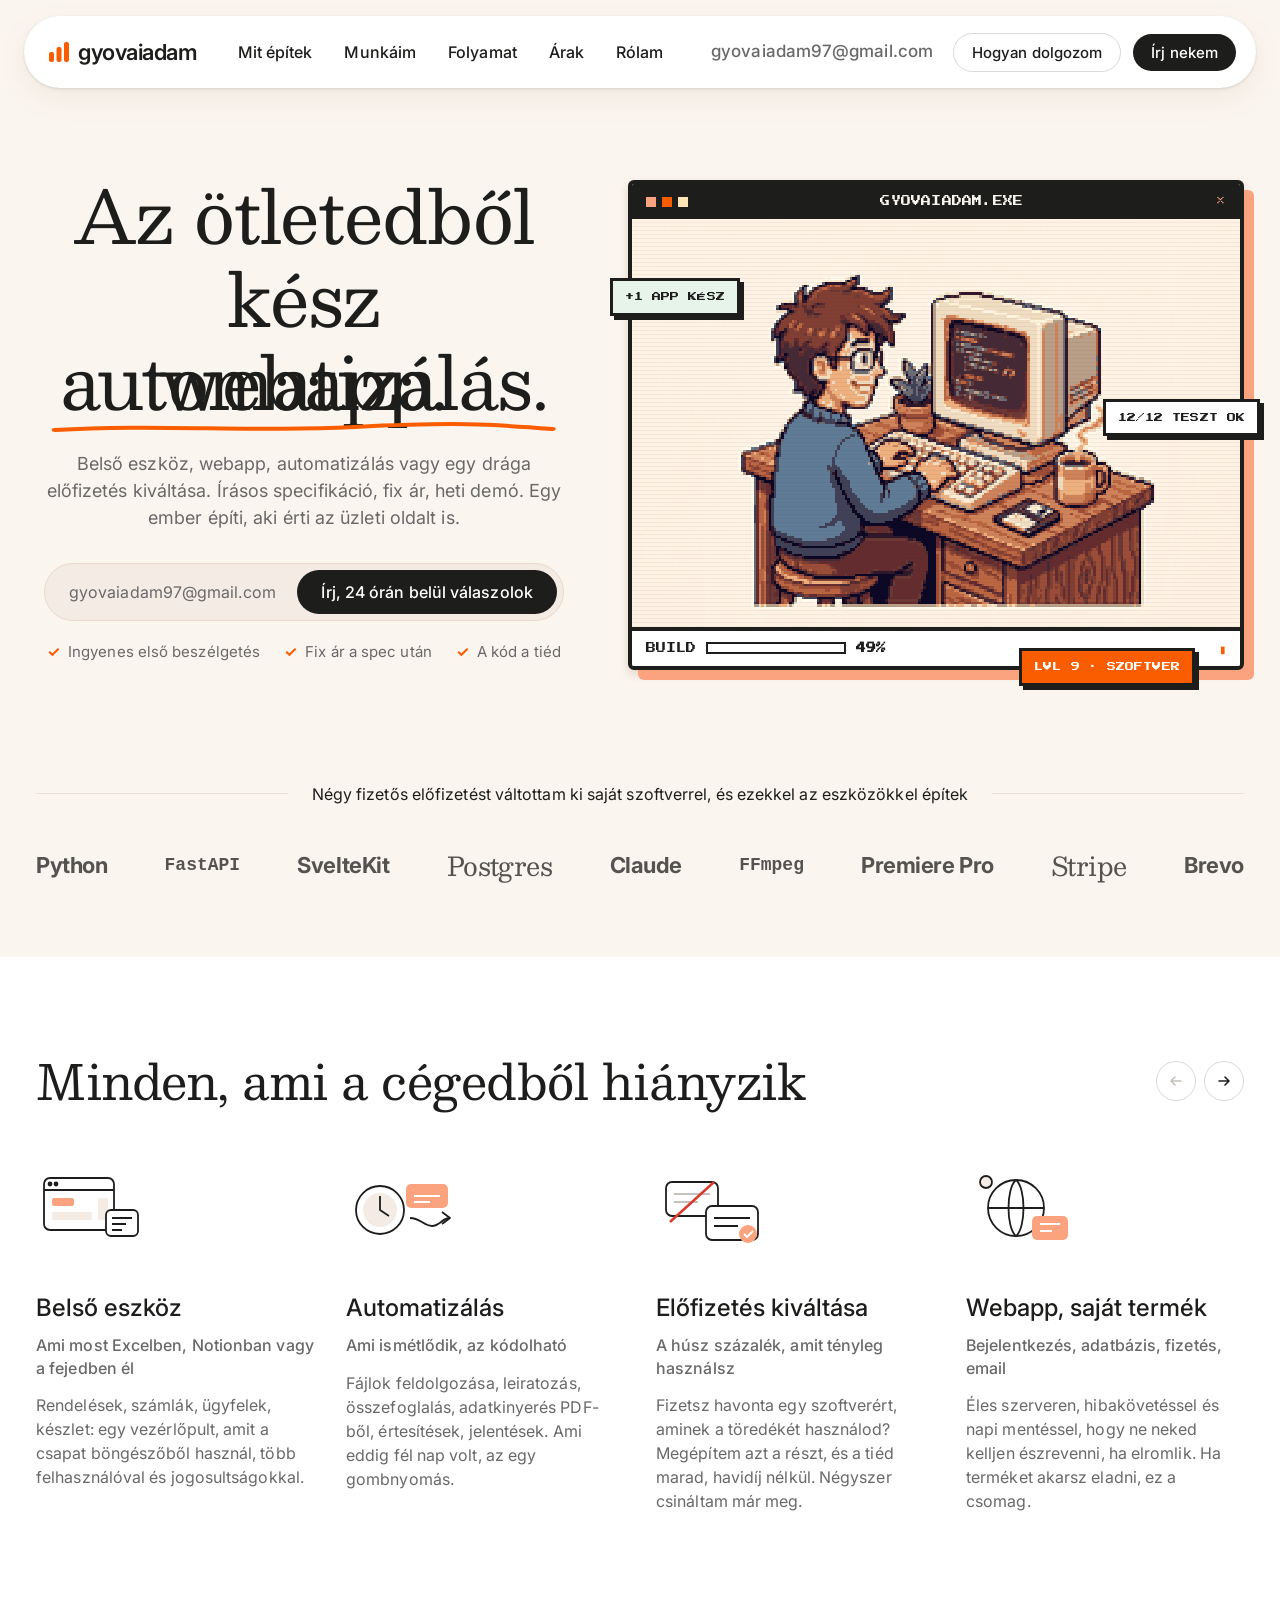
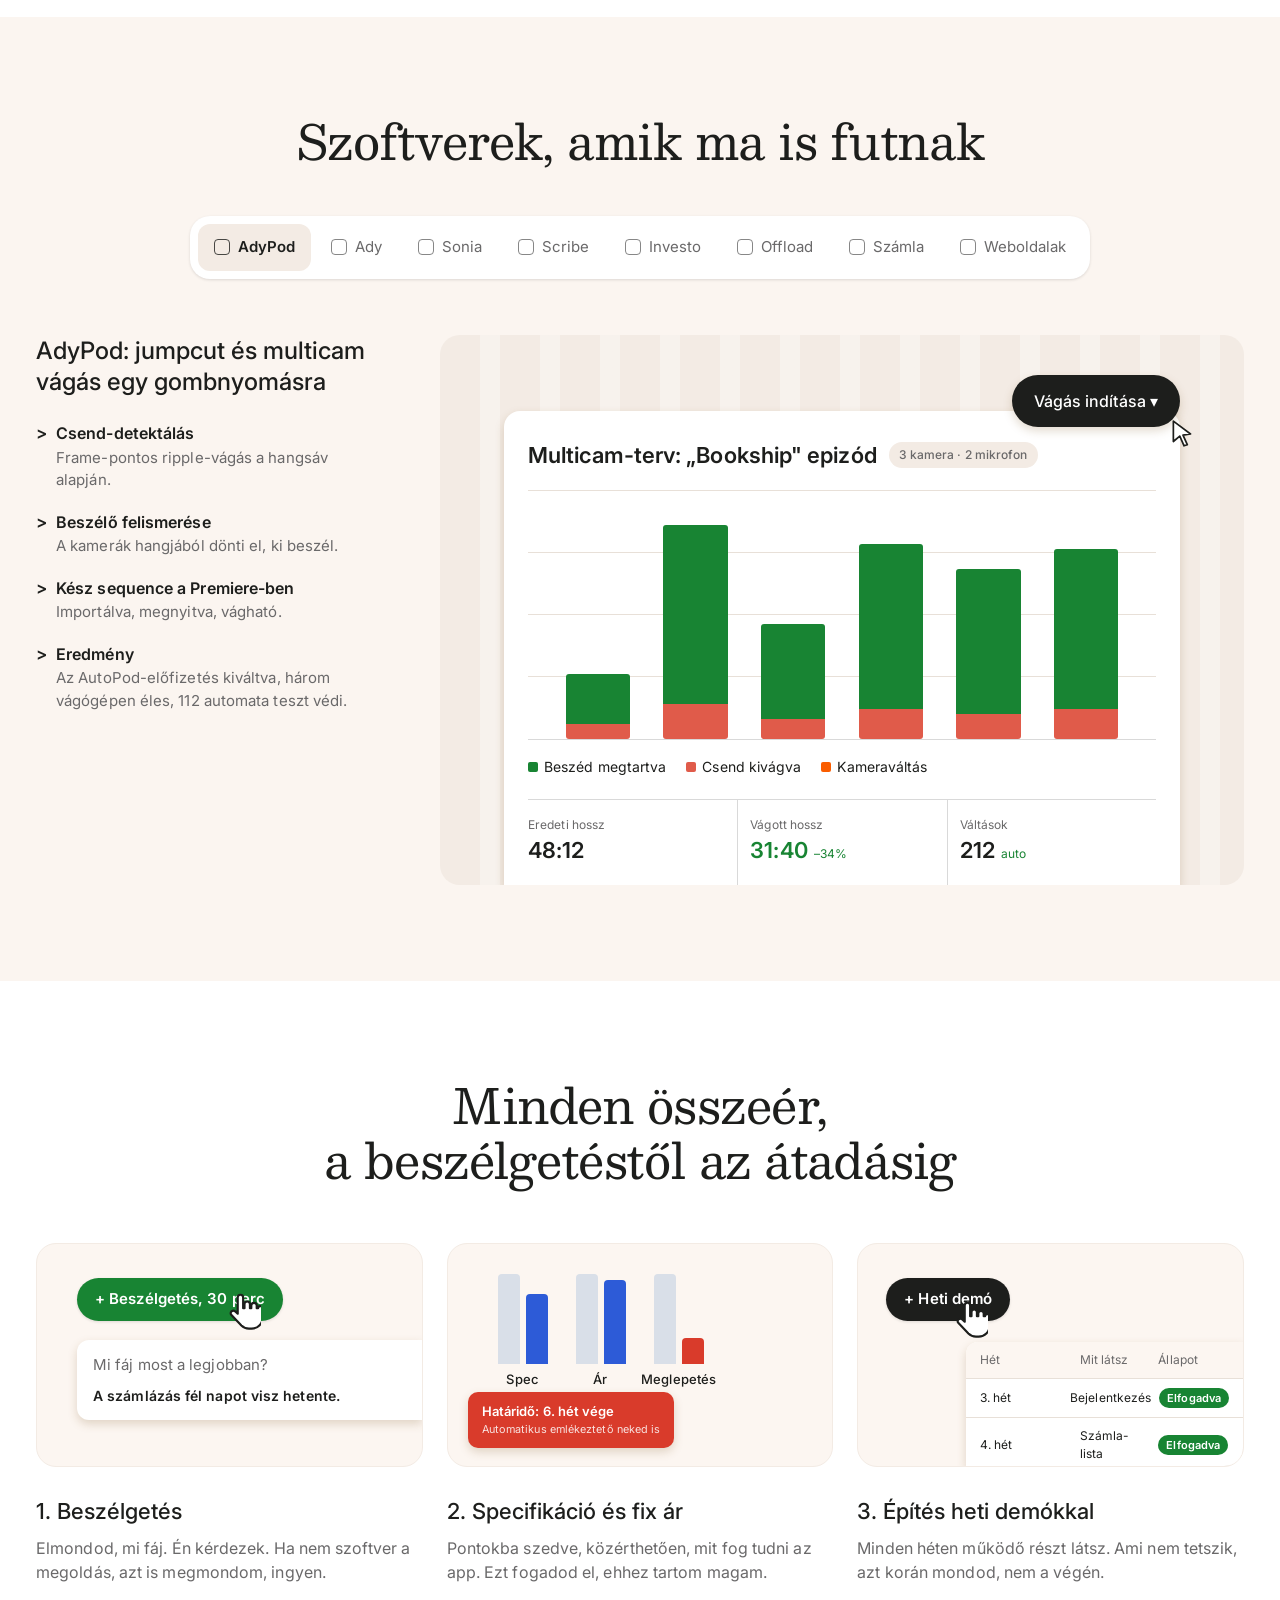
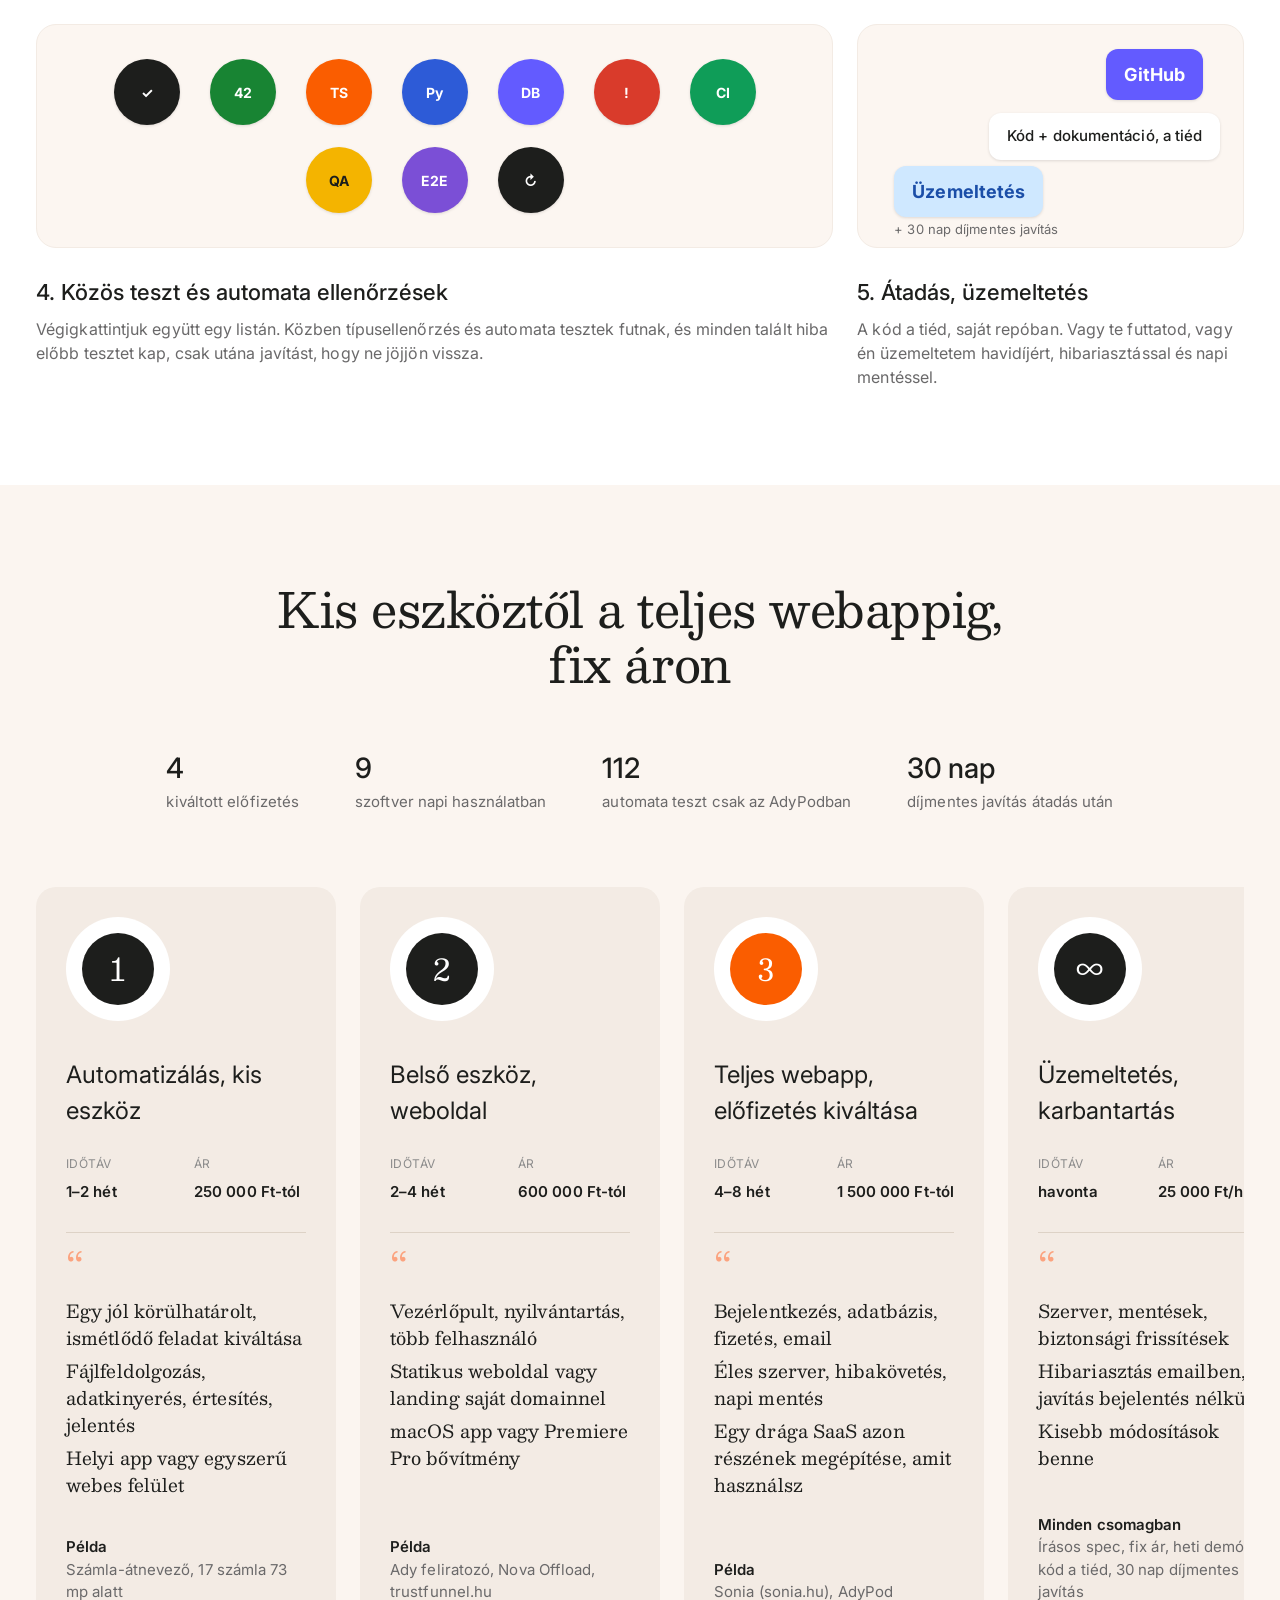
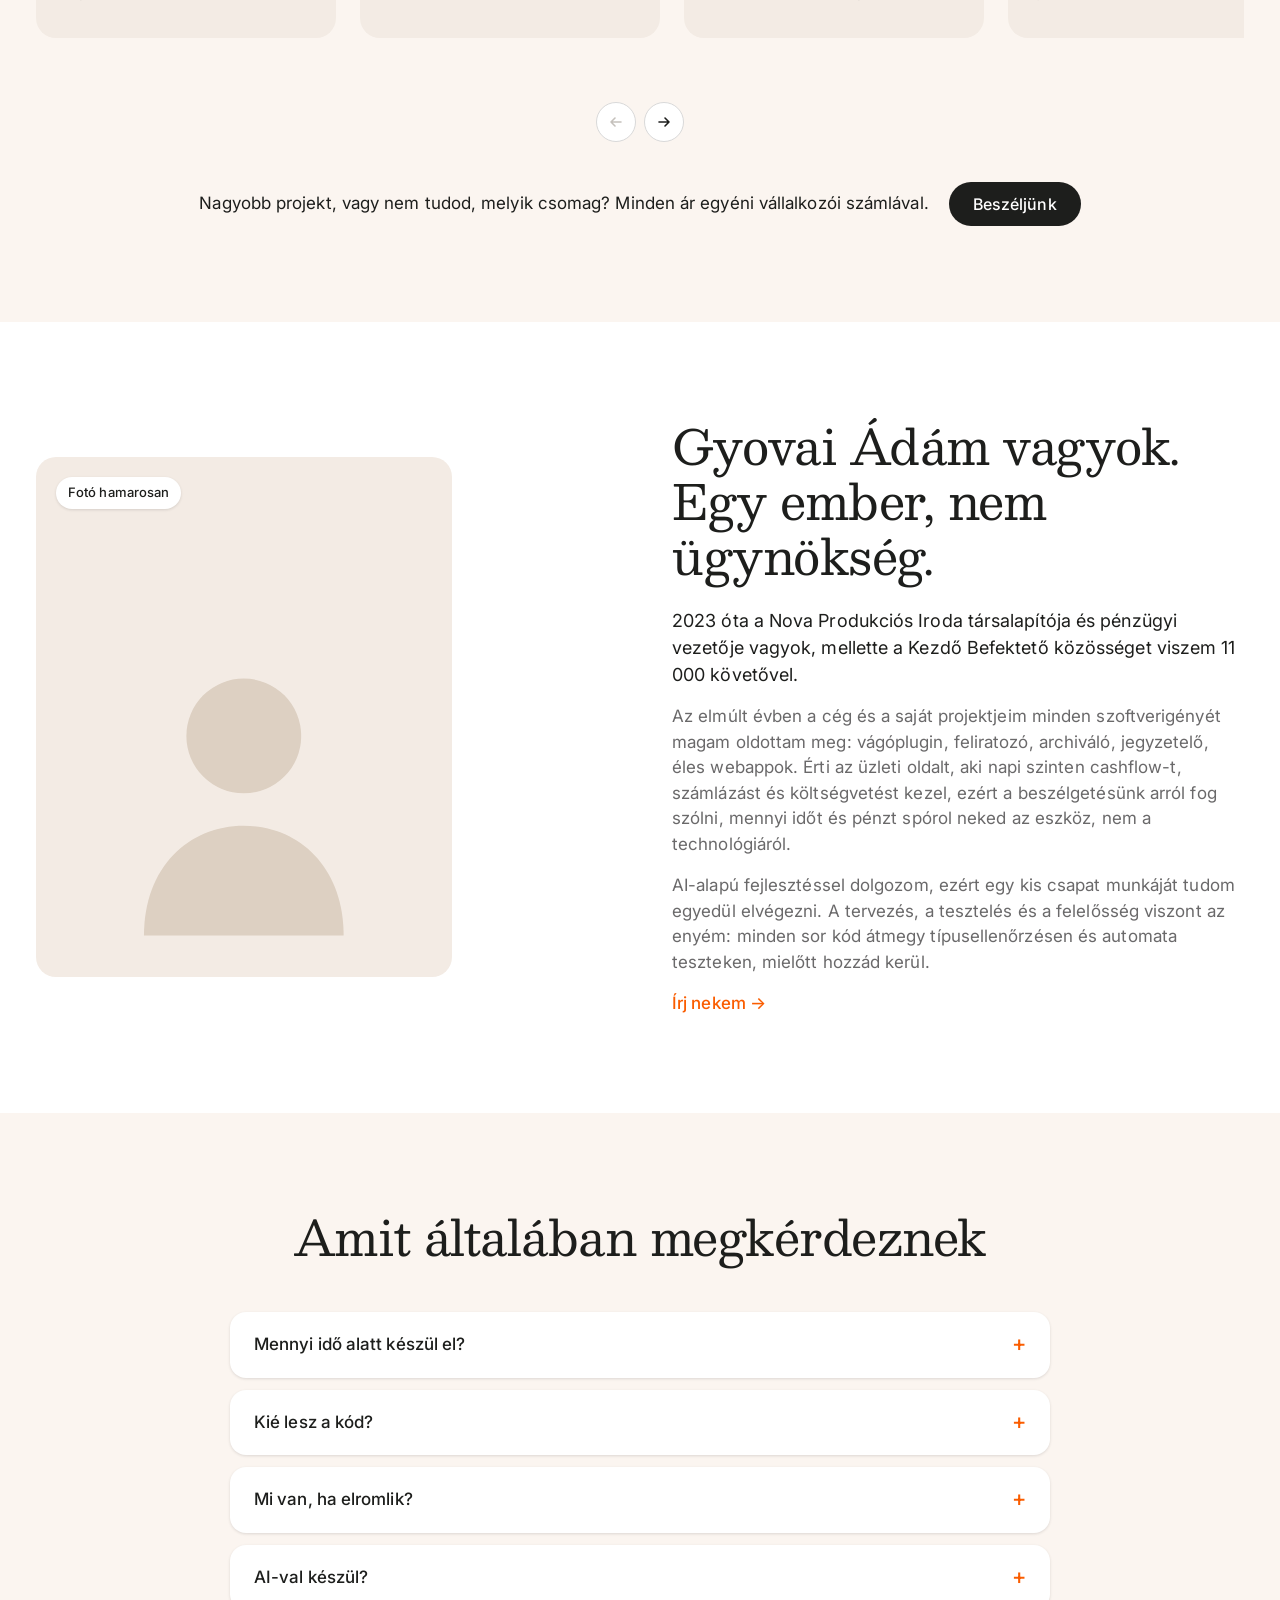
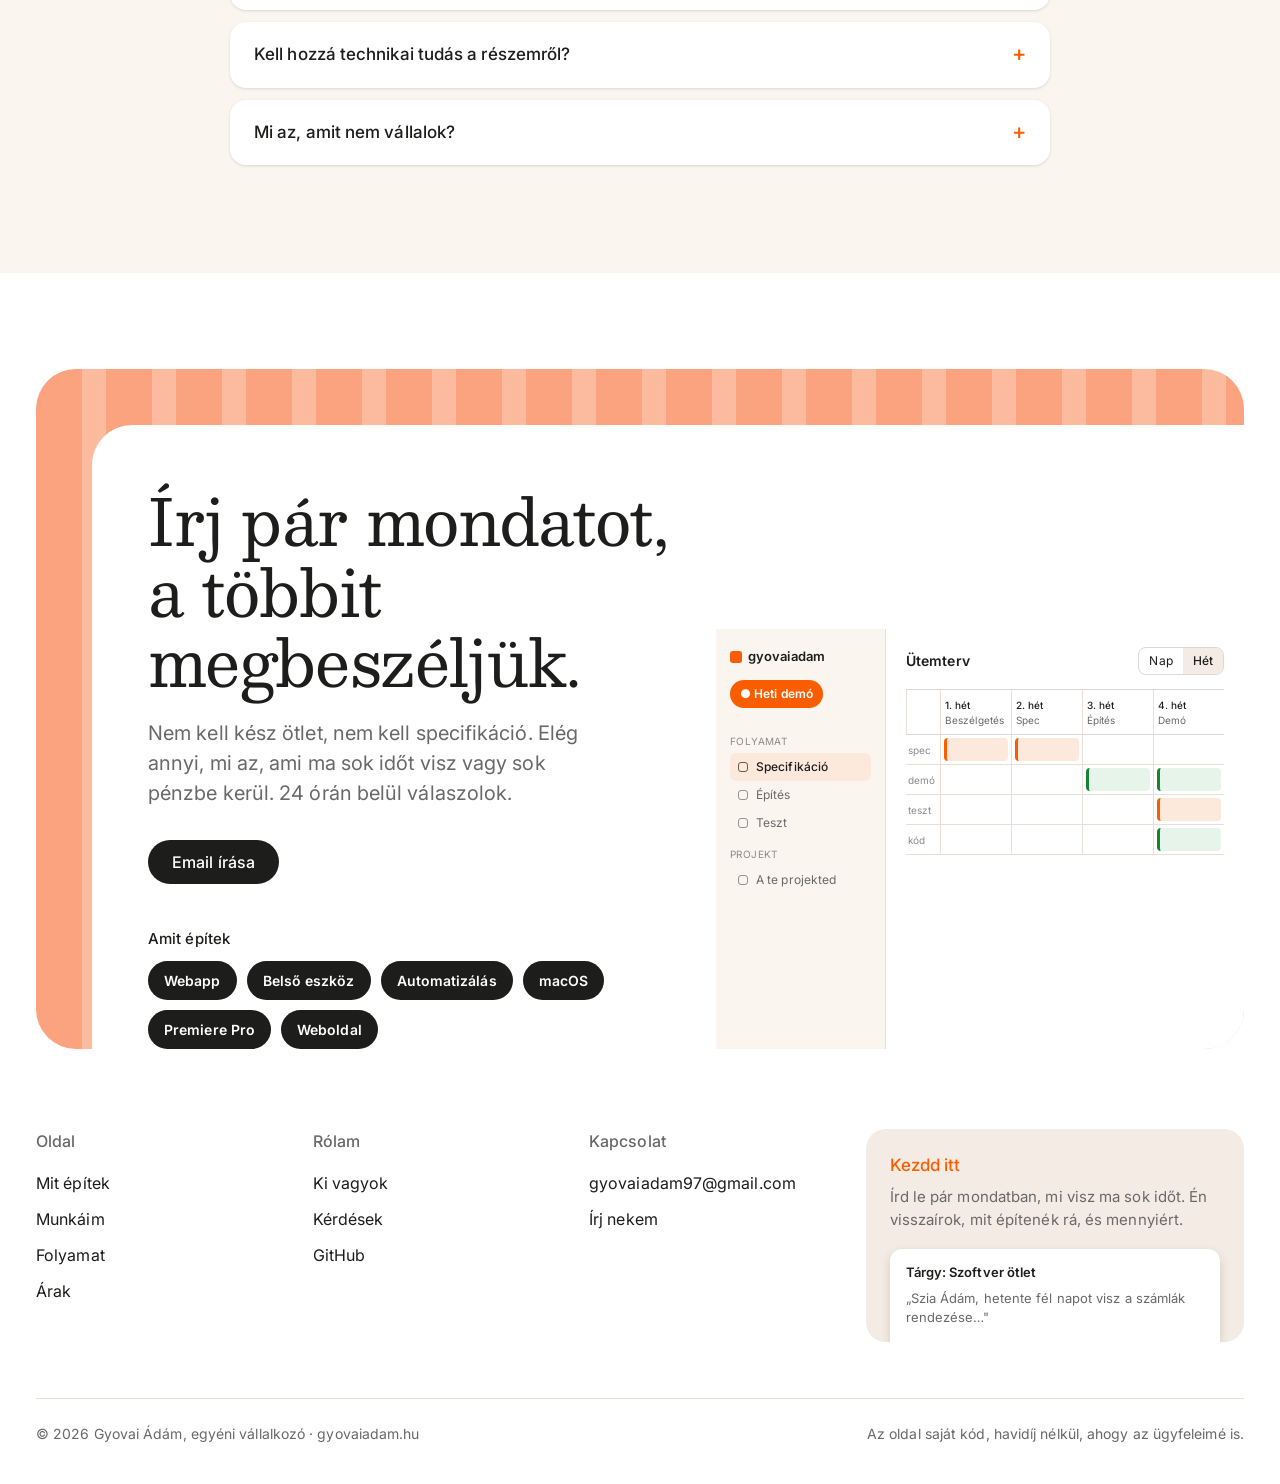
==== commit 8738f7c5: "Hero-látvány: pixeles retro programozó-jelenet (Artlist pixel art, valódi 240 px-es rácsra kvantálva" ====
--- a/docs/index.html
+++ b/docs/index.html
@@ -12,7 +12,7 @@
   <link rel="icon" href="data:image/svg+xml,%3Csvg xmlns='http://www.w3.org/2000/svg' viewBox='0 0 32 32'%3E%3Crect width='32' height='32' rx='8' fill='%23fbf5f0'/%3E%3Crect x='7' y='16' width='5' height='9' rx='2' fill='%23fa5d00'/%3E%3Crect x='13.5' y='10' width='5' height='15' rx='2' fill='%23fa5d00'/%3E%3Crect x='20' y='6' width='5' height='19' rx='2' fill='%23fa5d00'/%3E%3C/svg%3E">
   <link rel="preconnect" href="https://fonts.googleapis.com">
   <link rel="preconnect" href="https://fonts.gstatic.com" crossorigin>
-  <link href="https://fonts.googleapis.com/css2?family=Besley:wght@400;500&family=Inter:wght@400;500;600;700&display=swap" rel="stylesheet">
+  <link href="https://fonts.googleapis.com/css2?family=Besley:wght@400;500&family=Inter:wght@400;500;600;700&family=Press+Start+2P&display=swap" rel="stylesheet">
   <link rel="stylesheet" href="style.css">
 </head>
 <body>
@@ -46,15 +46,21 @@
       </div>
       <div class="checks"><span>Ingyenes első beszélgetés</span><span>Fix ár a spec után</span><span>A kód a tiéd</span></div>
     </div>
-    <div class="vis" aria-hidden="true">
-      <div class="vis-glow"></div>
-      <picture class="vis-img">
-        <source media="(max-width: 700px)" srcset="img/hero-3d-m.webp">
-        <img src="img/hero-3d.webp" alt="" fetchpriority="high">
-      </picture>
-      <div class="chip c1"><i></i>Specifikáció elfogadva</div>
-      <div class="chip c2"><b>12/12</b> teszt zöld</div>
-      <div class="chip c3">Heti demó · péntek</div>
+    <div class="px" aria-hidden="true">
+      <div class="px-win">
+        <div class="px-bar"><span class="px-dots"><i></i><i></i><i></i></span><span class="px-title">GYOVAIADAM.EXE</span><span class="px-x">×</span></div>
+        <div class="px-screen">
+          <img src="img/hero-pixel.png" alt="">
+          <div class="px-scan"></div>
+        </div>
+        <div class="px-status">
+          <span class="px-load">BUILD <span class="px-prog"><i></i></span> <b id="pxPct">0%</b></span>
+          <span class="px-blink">▮</span>
+        </div>
+      </div>
+      <div class="px-chip a">+1 APP KÉSZ</div>
+      <div class="px-chip b">12/12 TESZT OK</div>
+      <div class="px-chip c">LVL 9 · SZOFTVER</div>
     </div>
     </div>
   </div>
@@ -466,6 +472,8 @@
 
 <script>
 (function(){
+  // Pixel build-számláló
+  var pct=document.getElementById('pxPct'), pv=0; setInterval(function(){ pv=(pv+7)%108; pct.textContent=Math.min(pv,100)+'%'; },420);
   // Forgó szó a hero-ban
   var ws=[].slice.call(document.querySelectorAll('#rot .w')), wi=0;
   setInterval(function(){ ws[wi].classList.remove('on'); wi=(wi+1)%ws.length; ws[wi].classList.add('on'); },2600);
--- a/docs/style.css
+++ b/docs/style.css
@@ -339,3 +339,27 @@
 @media (max-width: 900px) { .vis .c1 { left: 8px; } .vis .c2 { right: 8px; } }
 @media (prefers-reduced-motion: reduce) { .vis-img, .vis .chip, .vis-glow { animation: none; } }
 @media (max-width: 600px) { .vis .c2 { display: none; } }
+
+/* ===== Hero: pixeles retro ablak ===== */
+.px { position: relative; padding: 12px 0 0; }
+.px-win { background: var(--peach); border: 4px solid var(--ink); border-radius: 6px; box-shadow: 10px 10px 0 var(--coral), var(--shadow); overflow: hidden; image-rendering: pixelated; }
+.px-bar { display: flex; align-items: center; gap: 12px; padding: 10px 14px; background: var(--ink); color: var(--cream); font-family: 'Press Start 2P', ui-monospace, monospace; font-size: 10px; letter-spacing: .02em; }
+.px-dots { display: inline-flex; gap: 6px; } .px-dots i { width: 10px; height: 10px; background: var(--coral); } .px-dots i:nth-child(2) { background: var(--orange); } .px-dots i:nth-child(3) { background: #fee3b5; }
+.px-title { flex: 1; text-align: center; } .px-x { color: var(--coral); }
+.px-screen { position: relative; background: var(--cream); }
+.px-screen img { display: block; width: 100%; height: auto; image-rendering: pixelated; image-rendering: crisp-edges; }
+.px-scan { position: absolute; inset: 0; background: repeating-linear-gradient(180deg, rgba(29,30,28,0) 0 3px, rgba(29,30,28,.05) 3px 4px); pointer-events: none; }
+.px-status { display: flex; justify-content: space-between; align-items: center; padding: 10px 14px; background: #fff; border-top: 4px solid var(--ink); font-family: 'Press Start 2P', ui-monospace, monospace; font-size: 10px; color: var(--ink); }
+.px-load { display: inline-flex; align-items: center; gap: 10px; }
+.px-prog { display: inline-block; width: 140px; height: 12px; border: 2px solid var(--ink); background: #fff; position: relative; }
+.px-prog i { position: absolute; left: 0; top: 0; bottom: 0; width: 0; background: var(--orange); animation: pxLoad 6.3s steps(15) infinite; }
+@keyframes pxLoad { 0% { width: 0; } 92% { width: 100%; } 100% { width: 100%; } }
+.px-blink { color: var(--orange); animation: blink 1s steps(2) infinite; }
+.px-chip { position: absolute; font-family: 'Press Start 2P', ui-monospace, monospace; font-size: 9px; background: #fff; border: 3px solid var(--ink); padding: 9px 12px; box-shadow: 4px 4px 0 var(--ink); color: var(--ink); white-space: nowrap; animation: pxBob 2.4s steps(2) infinite; }
+.px-chip.a { left: -18px; top: 22%; background: #e6f4ea; animation-delay: -.6s; }
+.px-chip.b { right: -16px; top: 46%; background: #fff; animation-delay: -1.2s; }
+.px-chip.c { right: 8%; bottom: -16px; background: var(--orange); color: #fff; animation-delay: -1.8s; }
+@keyframes pxBob { 50% { transform: translateY(-4px); } }
+@media (max-width: 900px) { .px-chip.a { left: 8px; } .px-chip.b { right: 8px; } }
+@media (max-width: 600px) { .px-chip.b { display: none; } .px-win { box-shadow: 6px 6px 0 var(--coral); } .px-prog { width: 80px; } }
+@media (prefers-reduced-motion: reduce) { .px-chip, .px-blink, .px-prog i { animation: none; } .px-prog i { width: 100%; } }
